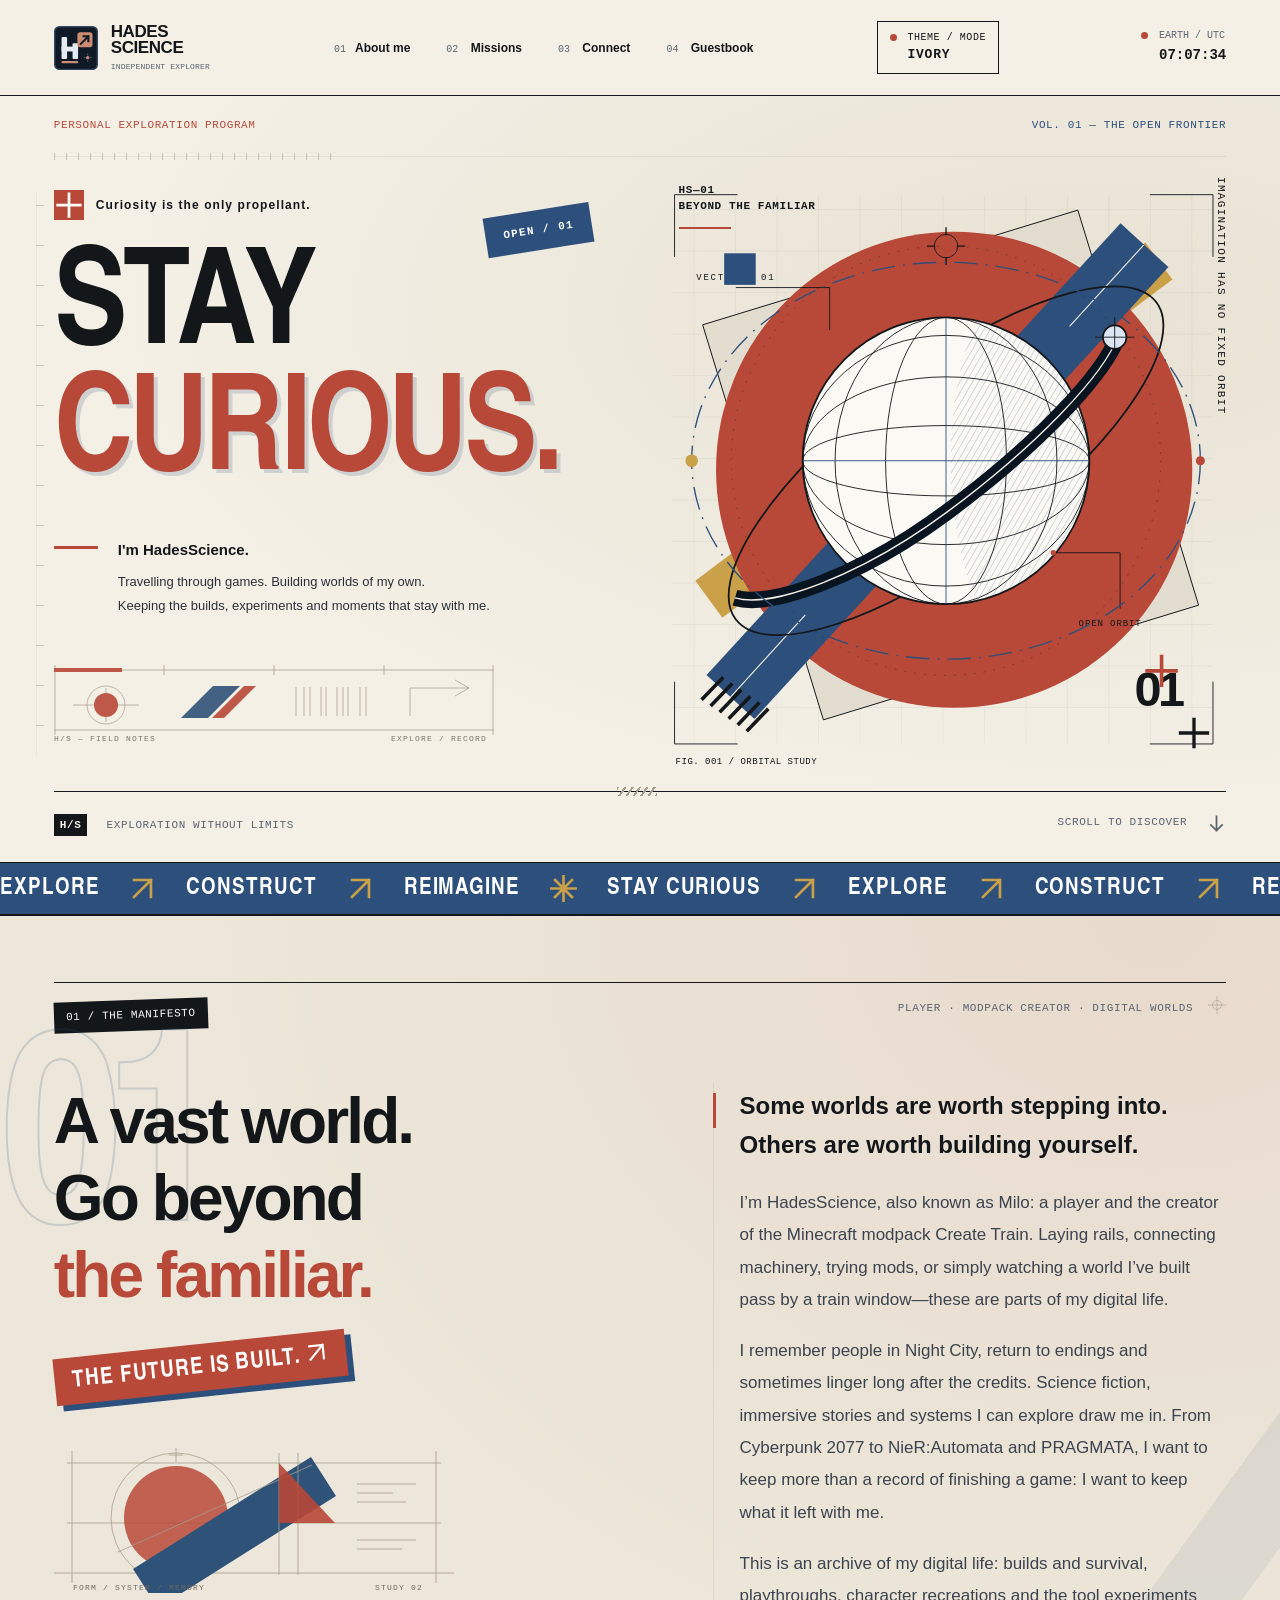
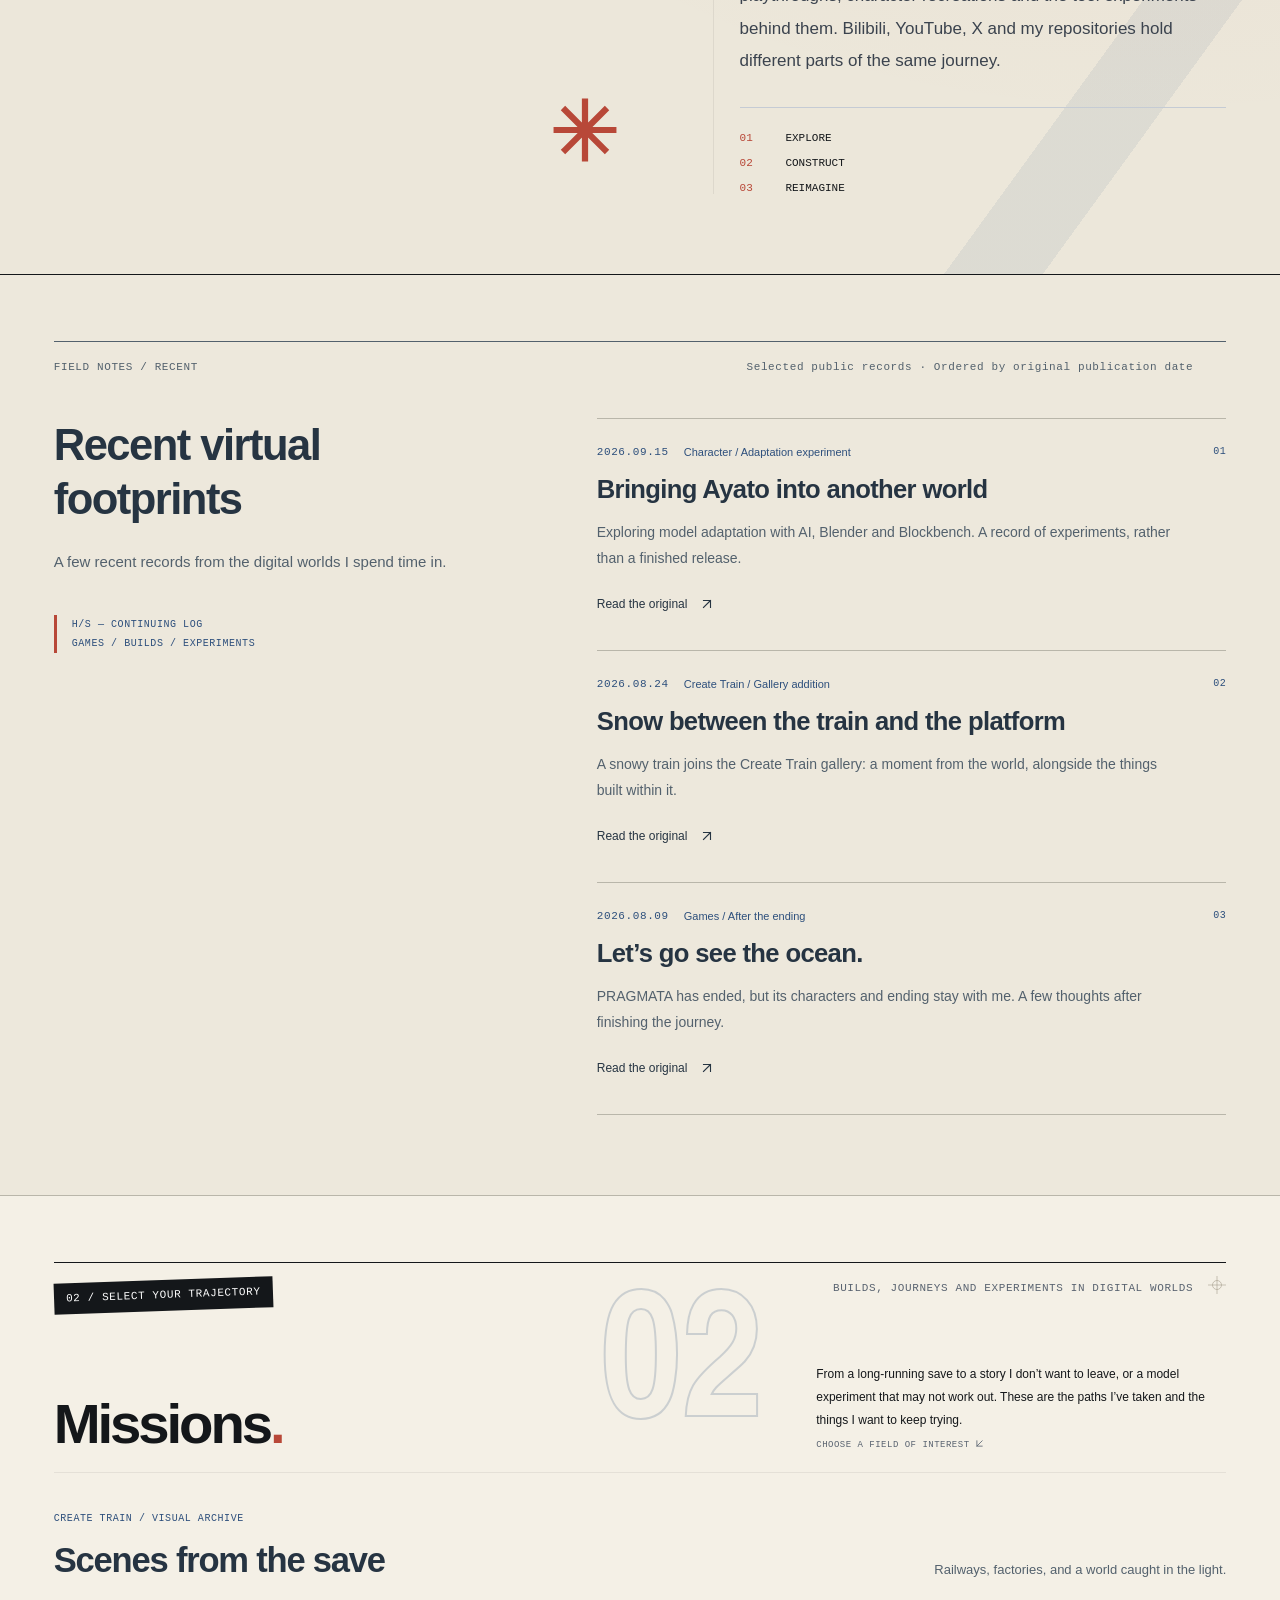
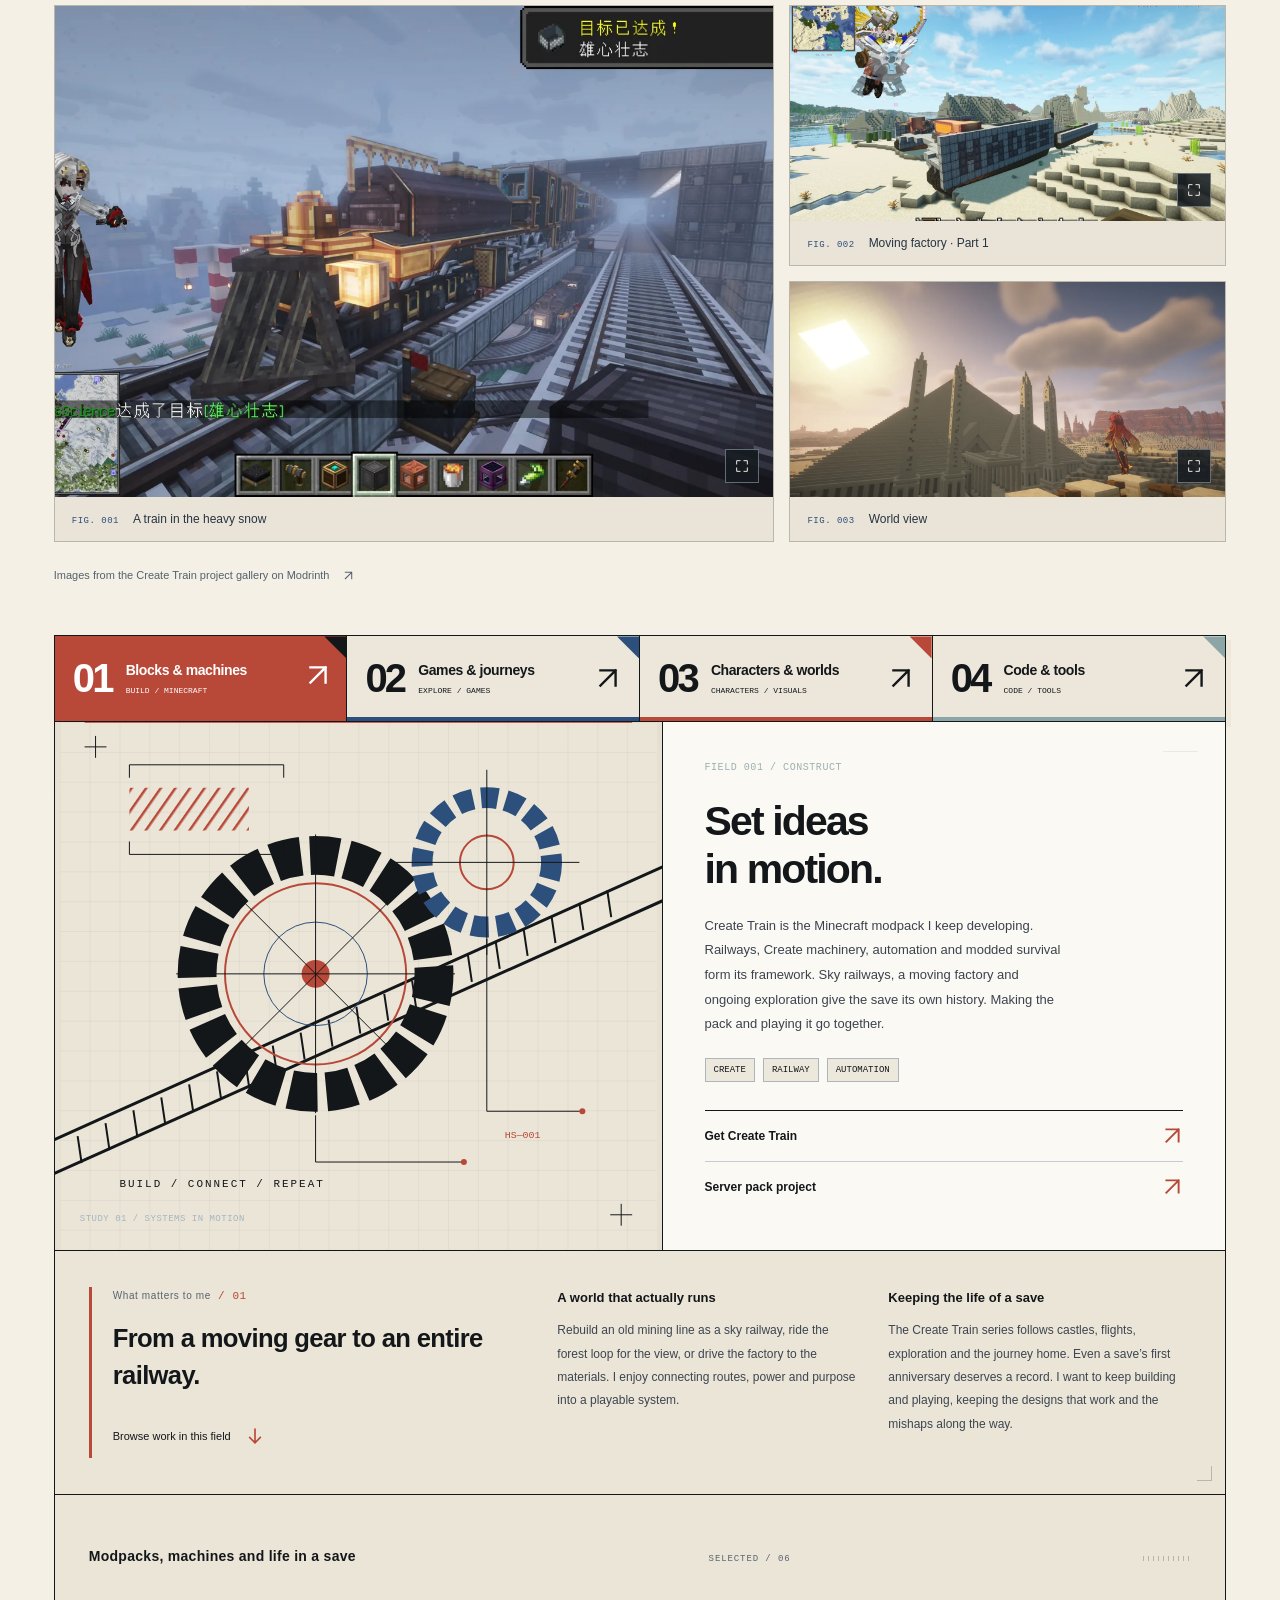
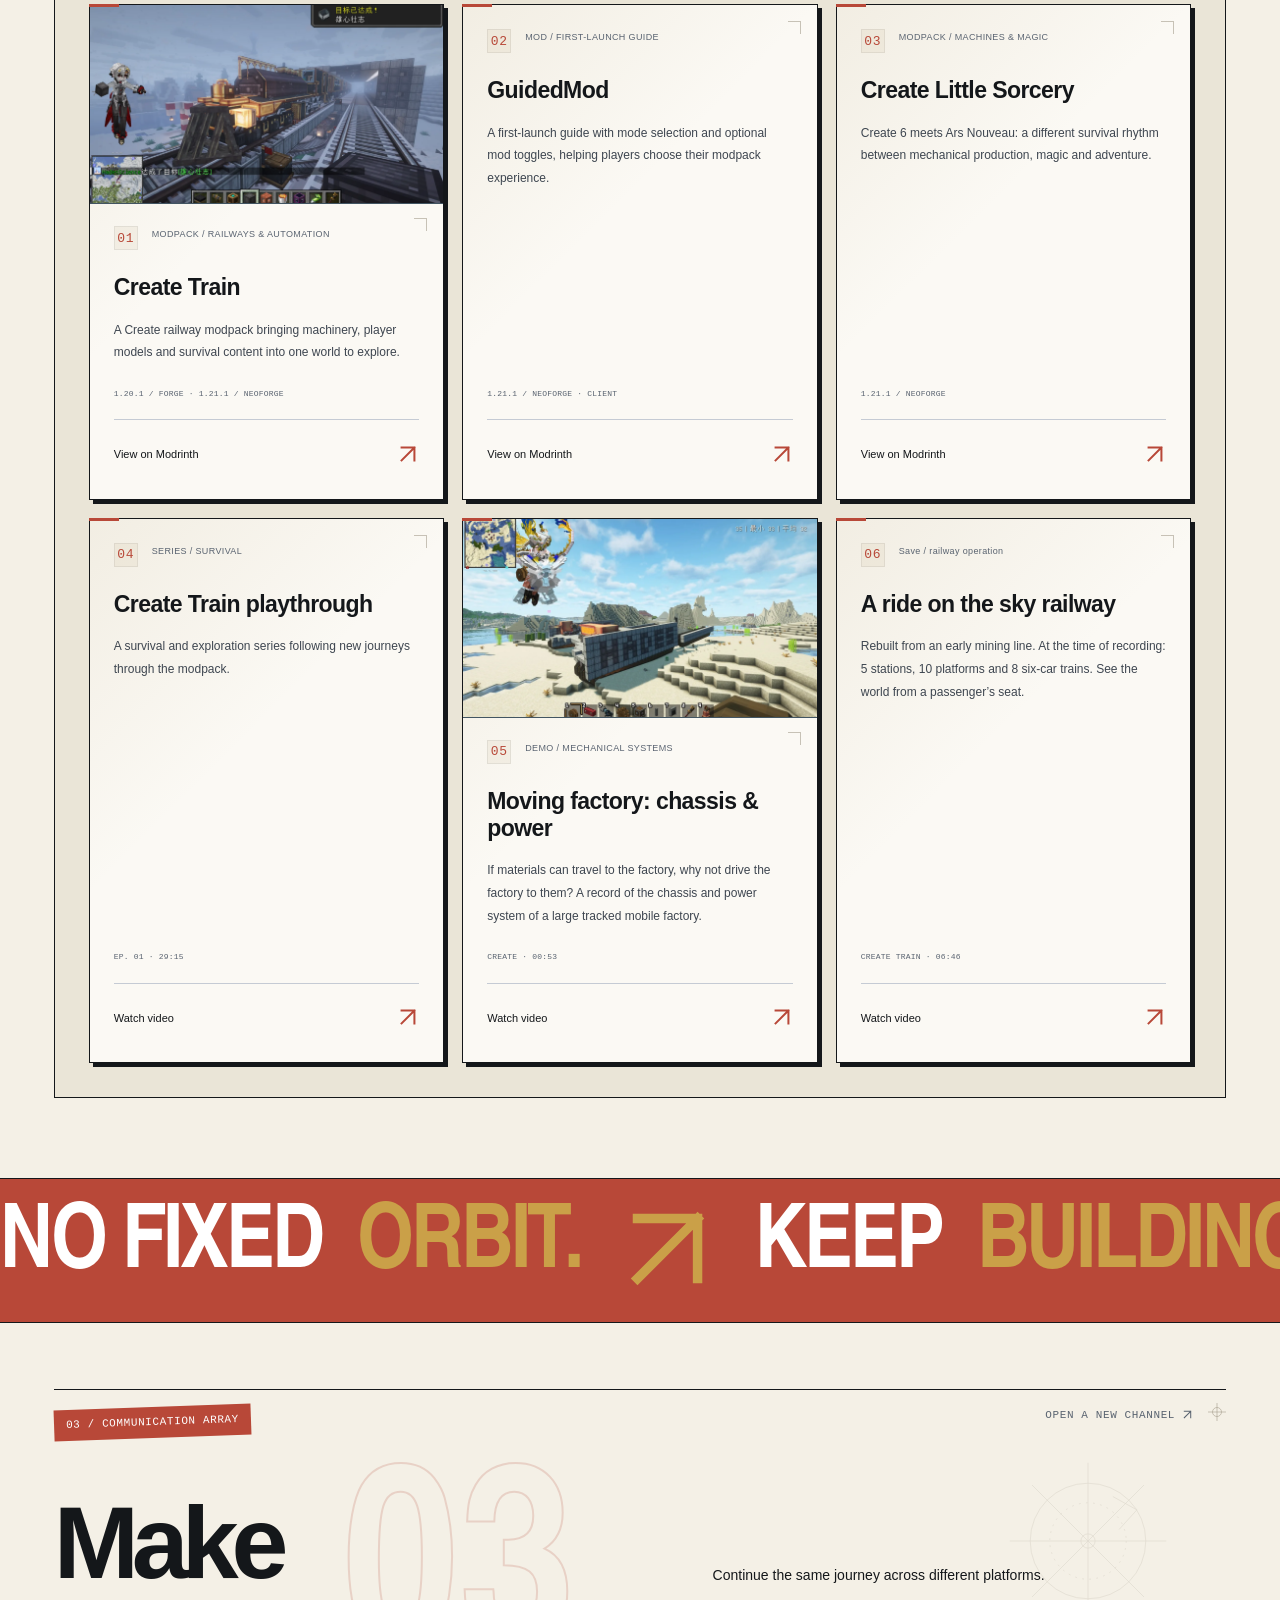
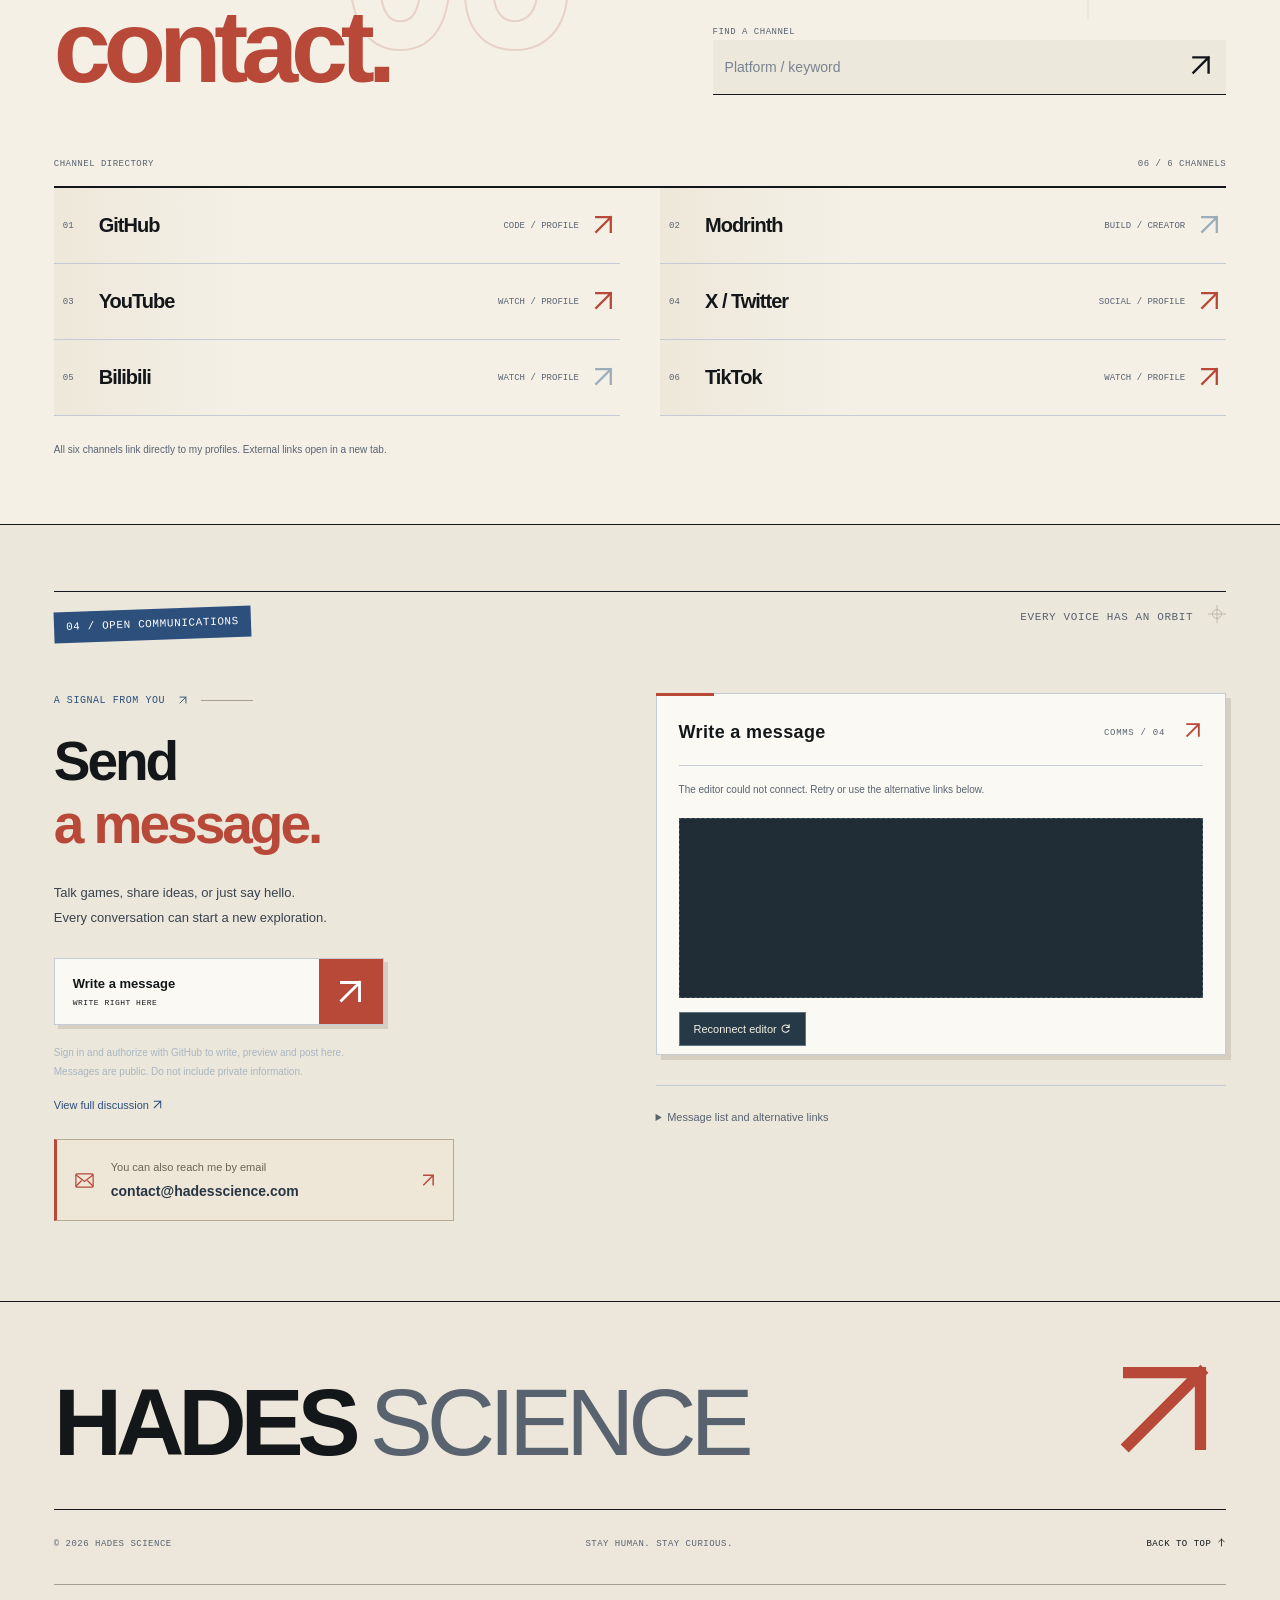
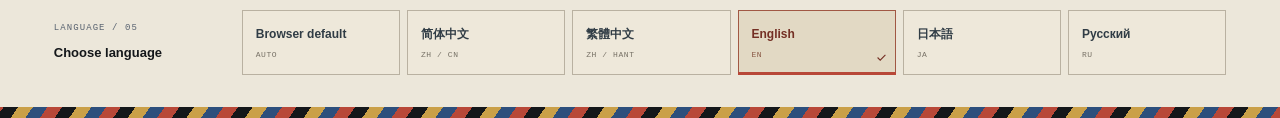
==== en/index.html @ 3c95ce99 "Add Create Train gallery and dated virtual-life footprints" ====
<!DOCTYPE html>
<html lang="en">
<head>
<meta charset="utf-8"><meta name="viewport" content="width=device-width,initial-scale=1"><meta name="theme-color" content="#151b21"><meta name="description" content="HadesScience’s digital life: Create Train, Minecraft railways and builds, game journeys, character models and tool experiments." data-i18n-attrs='{"content":"meta.description"}'><title>HadesScience — Personal Exploration Program</title><link rel="icon" type="image/x-icon" sizes="16x16 32x32 48x48 64x64" href="/favicon.ico?v=brand-fixed-20261018">
  <link rel="icon" type="image/svg+xml" sizes="any" href="/assets/insignia.svg?v=brand-fixed-20261018"><script>(()=>{let t;try{t=localStorage.getItem('hs-theme-preference');}catch{}if(t!=='ivory'&&t!=='mineral')t=matchMedia('(prefers-color-scheme: dark)').matches?'mineral':'ivory';document.documentElement.dataset.theme=t;const m=document.querySelector('meta[name="theme-color"]');if(m)m.content=t==='ivory'?'#f4f0e6':'#151b21';})();</script><link rel="stylesheet" href="/styles.css?v=virtual-footprints-20261019"><script src="/i18n.js?v=virtual-footprints-20261019" defer></script><script src="/script.js?v=virtual-footprints-20261019" defer></script><script src="/guestbook.js?v=languages-21" defer></script><script src="/guestbook-inline.js?v=languages-21" defer></script>
<link rel="apple-touch-icon" sizes="180x180" href="/apple-touch-icon.png?v=brand-fixed-20261018">
<link rel="canonical" href="https://hadesscience.com/en/">
<link rel="alternate" hreflang="zh-CN" href="https://hadesscience.com/zh-cn/">
<link rel="alternate" hreflang="zh-Hant" href="https://hadesscience.com/zh-hant/">
<link rel="alternate" hreflang="en" href="https://hadesscience.com/en/">
<link rel="alternate" hreflang="ja" href="https://hadesscience.com/ja/">
<link rel="alternate" hreflang="ru" href="https://hadesscience.com/ru/">
<link rel="alternate" hreflang="x-default" href="https://hadesscience.com/zh-cn/">
</head>
<body>
<svg xmlns="http://www.w3.org/2000/svg" class="icon-sprite" aria-hidden="true" focusable="false"><defs><symbol id="icon-arrow-ne" viewbox="0 0 24 24"><path d="M5 19 19 5M5 5h14v14"></path></symbol><symbol id="icon-arrow-sw" viewbox="0 0 24 24"><path d="M19 5 5 19M5 5v14h14"></path></symbol><symbol id="icon-arrow-down" viewbox="0 0 24 24"><path d="M12 3v18M5 14l7 7 7-7"></path></symbol><symbol id="icon-arrow-up" viewbox="0 0 24 24"><path d="M12 21V3M5 10l7-7 7 7"></path></symbol><symbol id="icon-spark" viewbox="0 0 24 24"><path d="M12 2v20M2 12h20M5 5l14 14M5 19 19 5"></path></symbol><symbol id="icon-plus" viewbox="0 0 24 24"><path d="M12 3v18M3 12h18"></path></symbol><symbol id="icon-refresh" viewbox="0 0 24 24"><path d="M20 4v6h-6M20 10a8 8 0 1 0-.5 6"></path></symbol></defs></svg>
<a class="skip-link" href="#main" data-i18n-nodes='["skip"]'>跳到正文</a>
<header class="masthead">
<a class="brand" href="#home" aria-label="HadesScience 首页" data-i18n-attrs='{"aria-label":"home"}'><span class="brand-symbol" aria-hidden="true"><img src="/assets/insignia.svg?v=brand-fixed-20261018" width="64" height="64" alt=""></span><span>HADES<br>SCIENCE<span class="brand-sub">INDEPENDENT EXPLORER</span></span></a>
<nav id="navigation" class="navigation" aria-label="主导航" data-i18n-attrs='{"aria-label":"nav.label"}'><a href="#manifesto" data-i18n-nodes='["nav.manifesto"]'><span>01</span>关于我</a><a href="#missions" data-i18n-nodes='["nav.missions"]'><span>02</span> 探索计划</a><a href="#contact" data-i18n-nodes='["nav.contact"]'><span>03</span> 联络站</a><a href="#guestbook" data-i18n-nodes='["nav.guestbook"]'><span>04</span> 留言板</a></nav>
<button id="theme-toggle" class="theme-toggle" type="button" aria-label="切换主题风格" data-i18n-attrs='{"aria-label":"theme.toggle"}'><span class="status-dot theme-dot" aria-hidden="true"></span><span>THEME / MODE<br><b id="theme-status">MINERAL</b></span></button>
<div class="header-clock"><span class="status-dot" aria-hidden="true"></span><span>EARTH / UTC<br><time id="utc-clock">--:--:--</time></span></div>
<button class="menu-toggle" type="button" aria-expanded="false" aria-controls="navigation" aria-label="打开导航" data-i18n-attrs='{"aria-label":"nav.open"}'><span></span><span></span></button>
</header>
<main id="main">
<section class="hero" id="home" aria-labelledby="hero-title">
<div class="hero-top mono"><span>PERSONAL EXPLORATION PROGRAM</span><span>VOL. 01 — THE OPEN FRONTIER</span></div>
<div class="hero-grid">
<div class="hero-copy"><p class="overline" data-i18n-nodes='["hero.kicker"]'><span class="cross" aria-hidden="true"><svg class="ui-icon" viewbox="0 0 24 24" aria-hidden="true" focusable="false"><use href="#icon-plus"></use></svg></span> 好奇心，是唯一的推进剂。</p><h1 id="hero-title">STAY<br><span>CURIOUS.</span></h1><div class="hero-intro"><span class="intro-rule" aria-hidden="true"></span><div><p data-i18n-nodes='["hero.intro"]'>我是 HadesScience。</p><p data-i18n-nodes='["hero.line1","hero.line2"]'>在游戏里旅行，也亲手构筑世界。<br>把创造、折腾与难忘的片段，留在这里。</p></div></div><div class="vector-register" aria-hidden="true"><svg viewbox="0 0 440 86" fill="none"><path class="register-line" d="M0 13h440M0 73h440M1 8v70m438-70v70M110 8v10m110-10v10m110-10v10"></path><path class="register-accent" d="M0 13h68" stroke-width="4"></path><path class="register-line" d="M19 48h66m-33-17v34"></path><circle class="register-fill" cx="52" cy="48" r="12"></circle><circle class="register-line" cx="52" cy="48" r="19"></circle><path class="register-blue" d="m127 61 32-32h27l-32 32z"></path><path class="register-accent-fill" d="m158 61 32-32h12l-32 32z"></path><path class="register-line" d="M242 30v29m8-29v29m6-29v29m11-29v29m5-29v29m11-29v29m6-29v29m5-29v29m12-29v29m6-29v29"></path><path class="register-line" d="M356 59V31h59m-14-8 14 8-14 8"></path><text x="0" y="84">H/S — FIELD NOTES</text><text x="337" y="84">EXPLORE / RECORD</text></svg></div></div>
<div class="orbital-poster"><div class="orbital-stage"><svg xmlns="http://www.w3.org/2000/svg" viewbox="0 0 650 680" fill="none" class="orbital-art" role="img" aria-label="深空蓝轨道与橙色圆盘构成的动态航天海报" data-i18n-attrs='{"aria-label":"hero.art"}'><defs><pattern id="orbital-grid" width="46" height="46" patternunits="userSpaceOnUse"><path d="M46 0H0v46" stroke="#91a6c2" stroke-opacity=".16" stroke-width=".8"></path></pattern><pattern id="orbital-hatch" width="6" height="6" patterntransform="rotate(30)" patternunits="userSpaceOnUse"><path d="M0 0v6" stroke="#91a6c2" stroke-width="1"></path></pattern><clippath id="orbital-sphere"><circle cx="326" cy="325" r="159"></circle></clippath></defs><path fill="url(#orbital-grid)" d="M22 30h600v609H22z"></path><path d="M25 99V30h70M552 30h70v69M25 570v69h70M552 639h70v-69" stroke="#91a6c2"></path><rect x="112" y="102" width="435" height="458" transform="rotate(-17 326 325)" fill="#4b6174"></rect><path d="M48 458 547 83 577 124 78 499z" fill="#aaa58d"></path><circle cx="335" cy="335" r="264" fill="#b47760"></circle><path d="M546 86 87 587" stroke="#091421" stroke-width="72"></path><path d="m545 86-82 90m-293 320-83 91" stroke="#dce6f3" stroke-width="1.2"></path><ellipse cx="326" cy="325" rx="292" ry="101" transform="rotate(-37 326 325)" stroke="#91a6c2" stroke-width="2"></ellipse><circle cx="326" cy="325" r="238" stroke="#91a6c2" stroke-width="1" stroke-dasharray="2 9" opacity=".38"></circle><circle cx="326" cy="325" r="159" fill="#1e2b36" stroke="#91a6c2" stroke-width="2"></circle><g class="globe-meridians" clip-path="url(#orbital-sphere)" stroke="#91a6c2" stroke-width="1"><ellipse cx="326" cy="325" rx="67" ry="159"></ellipse><ellipse cx="326" cy="325" rx="123" ry="159"></ellipse><path d="M326 166v318m-159-159h318"></path><ellipse cx="326" cy="325" rx="159" ry="39"></ellipse><ellipse cx="326" cy="325" rx="159" ry="93"></ellipse><ellipse cx="326" cy="325" rx="159" ry="139"></ellipse><path d="M365 159c-45 88-45 238 0 333h135V159z" fill="url(#orbital-hatch)" stroke="none" opacity=".45"></path></g><path d="M92 477c40 12 139-24 235-95s174-151 190-196" stroke="#091421" stroke-width="18"></path><path d="M92 477c40 12 139-24 235-95s174-151 190-196" stroke="#dce6f3" stroke-width="1.5"></path><circle cx="513" cy="188" r="13" fill="#dce6f3" stroke="#91a6c2" stroke-width="2"></circle><path d="M513 166v44m-22-22h44M197 183v-50H93m352 294h74v62" stroke="#91a6c2" stroke-width="1"></path><circle cx="197" cy="183" r="3" fill="#91a6c2"></circle><circle cx="445" cy="427" r="3" fill="#91a6c2"></circle><path d="m55 590 24-25m-14 32 24-25m-14 32 24-25m-14 32 24-25m-14 32 24-25m-14 32 24-25" stroke="#91a6c2" stroke-width="4"></path><text x="49" y="125" fill="#91a6c2" font-family="monospace" font-size="10" letter-spacing="2">VECTOR / 01</text><text x="473" y="508" fill="#91a6c2" font-family="monospace" font-size="10" letter-spacing="1">OPEN ORBIT</text><text x="535" y="597" fill="#91a6c2" font-family="Arial,sans-serif" font-size="54" font-weight="900" letter-spacing="-4">01</text><g class="orbit-satellite"><circle cx="326" cy="87" r="13" stroke="#91a6c2" stroke-width="1"></circle><circle cx="326" cy="87" r="6" fill="#91a6c2"></circle><path d="M326 66v9m0 24v9m-21-21h9m24 0h9" stroke="#91a6c2" stroke-width="1.5"></path></g><g class="orbit-counter"><ellipse cx="326" cy="325" rx="282" ry="220" stroke="#8ca5a7" stroke-width="1.5" stroke-dasharray="26 9 2 9"></ellipse><circle cx="44" cy="325" r="7" fill="#aaa58d"></circle><circle cx="608" cy="325" r="5" fill="#8ca5a7"></circle></g><g class="constructive-marker"><path d="M565 540v36m-18-18h36" stroke="#aaa58d" stroke-width="4"></path><path d="M80 95h35v35H80z" fill="#4b6174"></path></g></svg>
</div><span class="poster-label mono">HS—01<br>BEYOND THE FAMILIAR</span><span class="poster-edge mono">IMAGINATION HAS NO FIXED ORBIT</span><span class="poster-plus" aria-hidden="true"><svg class="ui-icon" viewbox="0 0 24 24" aria-hidden="true" focusable="false"><use href="#icon-plus"></use></svg></span><span class="poster-serial mono">FIG. 001 / ORBITAL STUDY</span></div>
</div>
<div class="hero-bottom mono"><span><b>H/S</b> EXPLORATION WITHOUT LIMITS</span><a href="#manifesto" aria-label="向下阅读个人介绍" data-i18n-nodes='["hero.scroll"]' data-i18n-attrs='{"aria-label":"hero.scrollLabel"}'>SCROLL TO DISCOVER <span aria-hidden="true"><svg class="ui-icon" viewbox="0 0 24 24" aria-hidden="true" focusable="false"><use href="#icon-arrow-down"></use></svg></span></a></div>
</section>
<div class="flight-ticker" aria-hidden="true"><div class="ticker-track"><span class="ticker-group">EXPLORE <i><svg class="ui-icon" viewbox="0 0 24 24" aria-hidden="true" focusable="false"><use href="#icon-arrow-ne"></use></svg></i> CONSTRUCT <i><svg class="ui-icon" viewbox="0 0 24 24" aria-hidden="true" focusable="false"><use href="#icon-arrow-ne"></use></svg></i> REIMAGINE <i><svg class="ui-icon" viewbox="0 0 24 24" aria-hidden="true" focusable="false"><use href="#icon-spark"></use></svg></i> STAY CURIOUS <i><svg class="ui-icon" viewbox="0 0 24 24" aria-hidden="true" focusable="false"><use href="#icon-arrow-ne"></use></svg></i> EXPLORE <i><svg class="ui-icon" viewbox="0 0 24 24" aria-hidden="true" focusable="false"><use href="#icon-arrow-ne"></use></svg></i> CONSTRUCT <i><svg class="ui-icon" viewbox="0 0 24 24" aria-hidden="true" focusable="false"><use href="#icon-arrow-ne"></use></svg></i> REIMAGINE <i><svg class="ui-icon" viewbox="0 0 24 24" aria-hidden="true" focusable="false"><use href="#icon-spark"></use></svg></i> STAY CURIOUS <i><svg class="ui-icon" viewbox="0 0 24 24" aria-hidden="true" focusable="false"><use href="#icon-arrow-ne"></use></svg></i> EXPLORE <i><svg class="ui-icon" viewbox="0 0 24 24" aria-hidden="true" focusable="false"><use href="#icon-arrow-ne"></use></svg></i> CONSTRUCT <i><svg class="ui-icon" viewbox="0 0 24 24" aria-hidden="true" focusable="false"><use href="#icon-arrow-ne"></use></svg></i> REIMAGINE <i><svg class="ui-icon" viewbox="0 0 24 24" aria-hidden="true" focusable="false"><use href="#icon-spark"></use></svg></i> STAY CURIOUS <i><svg class="ui-icon" viewbox="0 0 24 24" aria-hidden="true" focusable="false"><use href="#icon-arrow-ne"></use></svg></i> </span><span class="ticker-group">EXPLORE <i><svg class="ui-icon" viewbox="0 0 24 24" aria-hidden="true" focusable="false"><use href="#icon-arrow-ne"></use></svg></i> CONSTRUCT <i><svg class="ui-icon" viewbox="0 0 24 24" aria-hidden="true" focusable="false"><use href="#icon-arrow-ne"></use></svg></i> REIMAGINE <i><svg class="ui-icon" viewbox="0 0 24 24" aria-hidden="true" focusable="false"><use href="#icon-spark"></use></svg></i> STAY CURIOUS <i><svg class="ui-icon" viewbox="0 0 24 24" aria-hidden="true" focusable="false"><use href="#icon-arrow-ne"></use></svg></i> EXPLORE <i><svg class="ui-icon" viewbox="0 0 24 24" aria-hidden="true" focusable="false"><use href="#icon-arrow-ne"></use></svg></i> CONSTRUCT <i><svg class="ui-icon" viewbox="0 0 24 24" aria-hidden="true" focusable="false"><use href="#icon-arrow-ne"></use></svg></i> REIMAGINE <i><svg class="ui-icon" viewbox="0 0 24 24" aria-hidden="true" focusable="false"><use href="#icon-spark"></use></svg></i> STAY CURIOUS <i><svg class="ui-icon" viewbox="0 0 24 24" aria-hidden="true" focusable="false"><use href="#icon-arrow-ne"></use></svg></i> EXPLORE <i><svg class="ui-icon" viewbox="0 0 24 24" aria-hidden="true" focusable="false"><use href="#icon-arrow-ne"></use></svg></i> CONSTRUCT <i><svg class="ui-icon" viewbox="0 0 24 24" aria-hidden="true" focusable="false"><use href="#icon-arrow-ne"></use></svg></i> REIMAGINE <i><svg class="ui-icon" viewbox="0 0 24 24" aria-hidden="true" focusable="false"><use href="#icon-spark"></use></svg></i> STAY CURIOUS <i><svg class="ui-icon" viewbox="0 0 24 24" aria-hidden="true" focusable="false"><use href="#icon-arrow-ne"></use></svg></i> </span></div></div>
<section class="manifesto section" id="manifesto" aria-labelledby="manifesto-title"><div class="section-caption mono"><span>01 / THE MANIFESTO</span><span data-i18n-nodes='["manifesto.caption"]'>玩家 · 整合包作者 · 数字世界的记录者</span><span class="registration-mark" aria-hidden="true"><svg viewbox="0 0 24 24" fill="none"><circle cx="12" cy="12" r="6"></circle><path d="M12 0v24M0 12h24"></path></svg></span></div><div class="manifesto-grid"><div class="manifesto-title"><span class="construct-index" aria-hidden="true" data-drift>01</span><h2 id="manifesto-title" data-i18n-nodes='["manifesto.title1","manifesto.title2"]'>世界很大。<br>别停在<br><span data-i18n-nodes='["manifesto.title3"]'>已知之内。</span></h2><span class="manifesto-ribbon" aria-hidden="true">THE FUTURE IS BUILT. <svg class="ui-icon" viewbox="0 0 24 24" aria-hidden="true" focusable="false"><use href="#icon-arrow-ne"></use></svg></span><span class="manifesto-star" aria-hidden="true"><svg class="ui-icon" viewbox="0 0 24 24" aria-hidden="true" focusable="false"><use href="#icon-spark"></use></svg></span><div class="composition-study" aria-hidden="true"><svg viewbox="0 0 400 154" fill="none"><path class="study-line" d="M0 134h400M18 12v132M382 12v132M13 24h374M13 84h374"></path><circle class="study-disc" cx="122" cy="79" r="52"></circle><circle class="study-line" cx="122" cy="79" r="65"></circle><path class="study-bar" d="m79 130 178-112 25 39-178 112z"></path><path class="study-line" d="m64 113 194-87M225 14v122M244 14v122"></path><path class="study-accent" d="m225 24 56 60h-56z"></path><path class="study-line" d="M303 45h59m-59 9h36m-36 9h49m-49 38h59m-59 9h45M122 9v14m-7-7h14"></path><text x="19" y="151">FORM / SYSTEM / MEMORY</text><text x="321" y="151">STUDY 02</text></svg></div></div><div class="manifesto-copy"><p class="manifesto-lead" data-i18n-nodes='["manifesto.lead1","manifesto.lead2"]'>有些世界值得走进去。<br>有些世界，值得亲手建起来。</p><p data-i18n-nodes='["manifesto.body"]'>我是 HadesScience，也使用 Milo 这个名字。我是玩家，也是 Minecraft 整合包 Create Train 的作者。铺铁路、接传动、试模组，或只是坐上列车，看自己一点点搭起来的世界从窗外经过——这些都是我的虚拟生活。</p><p data-i18n-nodes='["about.journeys"]'>我也会在夜之城记住一个人，为一段结局反复回味，或在通关后久久不想离开。科幻、沉浸叙事与能自由探索的系统总能吸引我。从《赛博朋克 2077》到《尼尔：机械纪元》与《PRAGMATA》，我想留下的不只有通关记录，还有故事结束后的余韵。</p><p data-i18n-nodes='["manifesto.station"]'>这里存放我的虚拟生活：建造与生存、游戏实况、角色还原，以及让这些体验继续运转的工具实验。B 站、YouTube、X 与代码仓库，记录着同一个我在不同数字世界里的足迹。</p><div class="principles"><span data-i18n-nodes='["principle.explore"]'><b>01</b> EXPLORE / 探索</span><span data-i18n-nodes='["principle.build"]'><b>02</b> CONSTRUCT / 构筑</span><span data-i18n-nodes='["principle.create"]'><b>03</b> REIMAGINE / 重想</span></div></div></div></section>
<section class="virtual-trail section" id="virtual-trail" aria-labelledby="trail-title"><div class="section-caption mono"><span>FIELD NOTES / RECENT</span><span data-i18n-nodes='["trail.note"]' >选自公开记录 · 按原始发布时间排列</span></div><div class="trail-layout"><div class="trail-heading"><h2 data-i18n-nodes='["trail.title"]' id="trail-title">最近的虚拟足迹</h2><p data-i18n-nodes='["trail.intro"]' >在不同的数字世界里，留下几条近来的记录。</p><span class="trail-coordinate mono" aria-hidden="true">H/S — CONTINUING LOG<br>GAMES / BUILDS / EXPERIMENTS</span></div><ol class="trail-list"><li><article class="trail-entry"><div class="trail-meta"><time class="mono" datetime="2026-09-15">2026.09.15</time><span data-i18n-nodes='["trail.model.kind"]' >角色 / 适配实验</span></div><h3 data-i18n-nodes='["trail.model.title"]' >试着把绫人带进另一个世界</h3><p data-i18n-nodes='["trail.model.body"]' >继续探索 AI、Blender 与 Blockbench 的模型适配流程。这是尝试的记录，尚非成品发布。</p><a href="https://x.com/Milo_Hades/status/2099825494669889808" target="_blank" rel="noopener noreferrer"><span data-i18n-nodes='["trail.read"]' >查看原始记录</span><svg class="ui-icon" viewBox="0 0 24 24" aria-hidden="true"><use href="#icon-arrow-ne"></use></svg></a><span class="trail-number mono" aria-hidden="true">01</span></article></li><li><article class="trail-entry"><div class="trail-meta"><time class="mono" datetime="2026-08-24">2026.08.24</time><span data-i18n-nodes='["trail.snow.kind"]' >Create Train / 画廊收录</span></div><h3 data-i18n-nodes='["trail.snow.title"]' >雪落在列车与站台之间</h3><p data-i18n-nodes='["trail.snow.body"]' >把雪中的列车收入 Create Train 画廊。建造之外，也留住一个世界当时的模样。</p><a href="https://modrinth.com/modpack/create_train/gallery" target="_blank" rel="noopener noreferrer"><span data-i18n-nodes='["trail.read"]' >查看原始记录</span><svg class="ui-icon" viewBox="0 0 24 24" aria-hidden="true"><use href="#icon-arrow-ne"></use></svg></a><span class="trail-number mono" aria-hidden="true">02</span></article></li><li><article class="trail-entry"><div class="trail-meta"><time class="mono" datetime="2026-08-09">2026.08.09</time><span data-i18n-nodes='["trail.game.kind"]' >游戏 / 通关感想</span></div><h3 data-i18n-nodes='["trail.game.title"]' >去看大海吧。</h3><p data-i18n-nodes='["trail.game.body"]' >《PRAGMATA》告一段落，人物与结局留下的感受还在。把通关后的余韵写下来。</p><a href="https://x.com/Milo_Hades/status/2086317191205695578" target="_blank" rel="noopener noreferrer"><span data-i18n-nodes='["trail.read"]' >查看原始记录</span><svg class="ui-icon" viewBox="0 0 24 24" aria-hidden="true"><use href="#icon-arrow-ne"></use></svg></a><span class="trail-number mono" aria-hidden="true">03</span></article></li></ol></div></section>
<section class="missions section" id="missions" aria-labelledby="missions-title"><div class="section-caption mono"><span>02 / SELECT YOUR TRAJECTORY</span><span data-i18n-nodes='["missions.caption"]'>虚拟生活里的作品、旅程与实验</span><span class="registration-mark" aria-hidden="true"><svg viewbox="0 0 24 24" fill="none"><circle cx="12" cy="12" r="6"></circle><path d="M12 0v24M0 12h24"></path></svg></span></div><div class="section-heading"><span class="mission-index" aria-hidden="true" data-drift>02</span><h2 id="missions-title" data-i18n-nodes='["nav.missions"]'>探索计划<span class="orange">.</span></h2><p data-i18n-nodes='["missions.intro"]'>从一份长期游玩的存档，到一段舍不得结束的故事，再到一次未必成功的模型实验。这里记录我已经走过的路，也留下继续折腾的方向。<br><span class="mono">CHOOSE A FIELD OF INTEREST <svg class="ui-icon" viewbox="0 0 24 24" aria-hidden="true" focusable="false"><use href="#icon-arrow-sw"></use></svg></span></p></div>
<div class="save-gallery" aria-labelledby="gallery-title"><div class="gallery-heading"><div><span class="mono gallery-kicker">CREATE TRAIN / VISUAL ARCHIVE</span><h3 data-i18n-nodes='["gallery.title"]' id="gallery-title">来自存档的画面</h3></div><p data-i18n-nodes='["gallery.intro"]' >铁路、工厂，还有被光照亮的世界。</p></div><div class="save-gallery-grid"><figure class="save-frame"><button type="button" class="gallery-open" data-gallery="0" data-original="https://cdn.modrinth.com/data/ercfLWTY/images/711ce56a0e6b413732e1589ada411b223f347c52.png" aria-label="放大查看：雪中的列车"><img src="/assets/works/snow-train.webp" alt="雪中的列车" data-i18n-attrs='{"alt": "gallery.snow"}' width="1440" height="840" loading="lazy" decoding="async"><span class="gallery-zoom" aria-hidden="true"><svg viewBox="0 0 24 24" class="ui-icon"><path d="M4 9V4h5M15 4h5v5M20 15v5h-5M9 20H4v-5" fill="none" stroke="currentColor" stroke-width="1.5"/></svg></span></button><figcaption><span class="mono" aria-hidden="true">FIG. 001</span><span data-i18n-nodes='["gallery.snow"]' >雪中的列车</span></figcaption></figure><figure class="save-frame"><button type="button" class="gallery-open" data-gallery="1" data-original="https://cdn.modrinth.com/data/ercfLWTY/images/ab7bc8e9a4b9411de7f8172d5149e6c3c6d2244a.jpeg" aria-label="放大查看：移动工厂 · 第一部分"><img src="/assets/works/moving-factory.webp" alt="移动工厂 · 第一部分" data-i18n-attrs='{"alt": "gallery.factory"}' width="1440" height="840" loading="lazy" decoding="async"><span class="gallery-zoom" aria-hidden="true"><svg viewBox="0 0 24 24" class="ui-icon"><path d="M4 9V4h5M15 4h5v5M20 15v5h-5M9 20H4v-5" fill="none" stroke="currentColor" stroke-width="1.5"/></svg></span></button><figcaption><span class="mono" aria-hidden="true">FIG. 002</span><span data-i18n-nodes='["gallery.factory"]' >移动工厂 · 第一部分</span></figcaption></figure><figure class="save-frame"><button type="button" class="gallery-open" data-gallery="2" data-original="https://cdn.modrinth.com/data/ercfLWTY/images/2334d1ddd2b843ce19f6dee6181e4623cfd0ac6b.png" aria-label="放大查看：存档风景"><img src="/assets/works/world-view.webp" alt="存档风景" data-i18n-attrs='{"alt": "gallery.view"}' width="1440" height="840" loading="lazy" decoding="async"><span class="gallery-zoom" aria-hidden="true"><svg viewBox="0 0 24 24" class="ui-icon"><path d="M4 9V4h5M15 4h5v5M20 15v5h-5M9 20H4v-5" fill="none" stroke="currentColor" stroke-width="1.5"/></svg></span></button><figcaption><span class="mono" aria-hidden="true">FIG. 003</span><span data-i18n-nodes='["gallery.view"]' >存档风景</span></figcaption></figure></div><a class="gallery-source" href="https://modrinth.com/modpack/create_train/gallery" target="_blank" rel="noopener noreferrer"><span data-i18n-nodes='["gallery.source"]' >图片来自 Create Train 的 Modrinth 项目画廊</span><svg class="ui-icon" viewBox="0 0 24 24" aria-hidden="true"><use href="#icon-arrow-ne"></use></svg></a></div><div class="mission-tabs" role="tablist" aria-label="选择探索计划" data-i18n-attrs='{"aria-label":"missions.label"}'><button type="button" id="tab-build" role="tab" aria-selected="true" aria-controls="panel-build" data-mission="build"><span class="tab-number">01</span><span><b data-i18n-nodes='["build.tab"]'>方块与机械</b><small>BUILD / MINECRAFT</small></span><span class="tab-arrow" aria-hidden="true"><svg class="ui-icon" viewbox="0 0 24 24" aria-hidden="true" focusable="false"><use href="#icon-arrow-ne"></use></svg></span></button><button type="button" id="tab-explore" role="tab" aria-selected="false" aria-controls="panel-explore" tabindex="-1" data-mission="explore"><span class="tab-number">02</span><span><b data-i18n-nodes='["explore.tab"]'>游戏与旅程</b><small>EXPLORE / GAMES</small></span><span class="tab-arrow" aria-hidden="true"><svg class="ui-icon" viewbox="0 0 24 24" aria-hidden="true" focusable="false"><use href="#icon-arrow-ne"></use></svg></span></button><button type="button" id="tab-create" role="tab" aria-selected="false" aria-controls="panel-create" tabindex="-1" data-mission="create"><span class="tab-number">03</span><span><b data-i18n-nodes='["create.tab"]'>角色与重构</b><small>CHARACTERS / VISUALS</small></span><span class="tab-arrow" aria-hidden="true"><svg class="ui-icon" viewbox="0 0 24 24" aria-hidden="true" focusable="false"><use href="#icon-arrow-ne"></use></svg></span></button><button type="button" id="tab-tools" role="tab" aria-selected="false" aria-controls="panel-tools" tabindex="-1" data-mission="tools"><span class="tab-number">04</span><span><b data-i18n-nodes='["tools.tab"]'>代码与工具</b><small>CODE / TOOLS</small></span><span class="tab-arrow" aria-hidden="true"><svg class="ui-icon" viewbox="0 0 24 24" aria-hidden="true" focusable="false"><use href="#icon-arrow-ne"></use></svg></span></button></div>
<div class="mission-panel" id="panel-build" role="tabpanel" aria-labelledby="tab-build" tabindex="0"><div class="mission-visual blueprint"><svg xmlns="http://www.w3.org/2000/svg" viewbox="0 0 600 530" fill="none" class="construct-art" role="img" aria-label="深空蓝工业构成图，机械齿轮缓慢转动" data-i18n-attrs='{"aria-label":"build.art"}'><defs><pattern id="mechanical-grid" width="30" height="30" patternunits="userSpaceOnUse"><path d="M30 0H0v30" stroke="#b6c8df" stroke-opacity=".12" stroke-width=".7"></path></pattern><pattern id="mechanical-stripes" width="12" height="12" patternunits="userSpaceOnUse" patterntransform="rotate(35)"><path d="M0 0v12" stroke="#ca8c72" stroke-width="5"></path></pattern></defs><path fill="#18232d" d="M0 0h600v530H0z"></path><path fill="url(#mechanical-grid)" d="M0 0h600v530H0z"></path><path d="m-40 469 678-304m-687 274 678-304" stroke="#b6c8df" stroke-width="3"></path><path d="m-38 442 4 27m24-40 4 27m24-40 4 27m24-40 4 27m24-40 4 27m24-40 4 27m24-40 4 27m24-40 4 27m24-40 4 27m24-40 4 27m24-40 4 27m24-40 4 27m24-40 4 27m24-40 4 27m24-40 4 27m24-40 4 27m24-40 4 27m24-40 4 27m24-40 4 27m24-40 4 27m24-40 4 27m24-40 4 27" stroke="#b6c8df" stroke-width="2"></path><g class="gear-main"><circle cx="257" cy="253" r="119" stroke="#aaa58d" stroke-width="39" stroke-dasharray="28 9"></circle><circle cx="257" cy="253" r="91" stroke="#ca8c72" stroke-width="2"></circle><circle cx="257" cy="253" r="52" stroke="#b6c8df"></circle><circle cx="257" cy="253" r="14" fill="#ca8c72"></circle><path d="M257 113v280m-140-140h280m-233-93 187 187m0-187L164 347" stroke="#b6c8df" stroke-width="1"></path></g><g class="gear-secondary"><circle cx="429" cy="141" r="65" stroke="#7890a3" stroke-width="21" stroke-dasharray="17 8"></circle><circle cx="429" cy="141" r="27" stroke="#ca8c72" stroke-width="2"></circle><path d="M429 48v186m-92-93h185" stroke="#b6c8df" stroke-width="1"></path></g><path d="M70 66h120v43H70z" fill="url(#mechanical-stripes)"></path><path d="M70 56V43h155v13m-155 64v13h155v-13" stroke="#b6c8df"></path><path d="M257 395v47h149m23-224v173h96" stroke="#b6c8df" stroke-width="1"></path><circle cx="406" cy="442" r="3" fill="#ca8c72"></circle><circle cx="525" cy="391" r="3" fill="#ca8c72"></circle><text x="60" y="467" fill="#b6c8df" font-size="11" font-family="monospace" letter-spacing="2">BUILD / CONNECT / REPEAT</text><text x="447" y="418" fill="#ca8c72" font-size="10" font-family="monospace">HS—001</text><path d="M25 25h22m-11-11v22M553 495h22m-11-11v22" stroke="#b6c8df"></path><path class="diagram-scan" d="M25 0h550" stroke="#8ca5a7" stroke-width="2" opacity=".5"></path></svg>
<span class="visual-caption mono">STUDY 01 / SYSTEMS IN MOTION</span></div><div class="mission-copy"><span class="mono mission-code">FIELD 001 / CONSTRUCT</span><h3 data-i18n-nodes='["build.title1","build.title2"]'>让想象<br>开始运转。</h3><p data-i18n-nodes='["build.body"]'>Create Train 是我持续开发的 Minecraft 整合包。铁路、机械动力、自动化与模组生存，是这个世界的骨架；空中路网、移动工厂和一次次探索，则让存档慢慢有了自己的历史。开发整合包，也亲自进去玩，是同一件事的两面。</p><ul class="mission-tags"><li>CREATE</li><li>RAILWAY</li><li>AUTOMATION</li></ul><div class="mission-destinations"><a href="https://modrinth.com/modpack/create_train" target="_blank" rel="noopener noreferrer" data-i18n-nodes='["build.modrinth"]'>下载 Create Train <span aria-hidden="true"><svg class="ui-icon" viewbox="0 0 24 24" aria-hidden="true" focusable="false"><use href="#icon-arrow-ne"></use></svg></span></a><a href="https://github.com/HadesScience/Create-Train-Server" target="_blank" rel="noopener noreferrer" data-i18n-nodes='["build.github"]'>服务端项目 <span aria-hidden="true"><svg class="ui-icon" viewbox="0 0 24 24" aria-hidden="true" focusable="false"><use href="#icon-arrow-ne"></use></svg></span></a></div></div><section class="field-guide" aria-labelledby="focus-build"><div class="field-guide-heading"><span class="field-guide-label"><span data-i18n-nodes='["focus.label"]'>我在意的事</span><span class="mono" aria-hidden="true"> / 01</span></span><h4 id="focus-build" data-i18n-nodes='["focus.build.title"]'>从一段传动，到一整条铁路。</h4><a class="field-guide-link" href="#records-build"><span data-i18n-nodes='["focus.browse"]'>浏览这一方向的作品</span><svg class="ui-icon" viewbox="0 0 24 24" aria-hidden="true" focusable="false"><use href="#icon-arrow-down"></use></svg></a></div><dl class="field-guide-notes"><div><dt data-i18n-nodes='["focus.build.first.title"]'>让世界真正运转起来</dt><dd data-i18n-nodes='["focus.build.first.body"]'>把矿区旧线改成空中高速铁路，坐上环林线看沿途风景，或者干脆开着工厂去找材料。比起一件孤立的机器，我更喜欢把线路、动力与用途连成一个能游玩的系统。</dd></div><div><dt data-i18n-nodes='["focus.build.second.title"]'>把存档里的日子留下来</dt><dd data-i18n-nodes='["focus.build.second.body"]'>Create Train 实况从发现城堡、飞向远方，记录到探索与归途；存档一周年也值得单独留念。接下来仍想继续建设、继续游玩，把成功的设计和意外的翻车都留下。</dd></div></dl></section><div class="mission-records" id="records-build"><div class="records-heading"><h4 data-i18n-nodes='["records.projects"]'>整合包、机械与存档记录</h4><span class="mono" aria-hidden="true">SELECTED / 06</span></div><div class="record-grid"><article class="record-card"><img class="record-preview" src="/assets/works/snow-train.webp" alt="雪中的列车" data-i18n-attrs='{"alt": "gallery.snow"}' width="960" height="560" loading="lazy" decoding="async"><div class="record-top"><span class="mono" aria-hidden="true">01</span><span data-i18n-nodes='["record.train.kind"]' class="record-kind">整合包 / 铁路与自动化</span></div><h5>Create Train</h5><p data-i18n-nodes='["record.train.body"]'>以 Create 铁路为中心，组合机械、角色模型与生存内容，构建可以长期探索的模组世界。</p><small class="record-meta mono">1.20.1 / FORGE · 1.21.1 / NEOFORGE</small><a data-i18n-nodes='["record.modrinth"]' class="record-link" href="https://modrinth.com/modpack/create_train" target="_blank" rel="noopener noreferrer">在 Modrinth 查看<span aria-hidden="true"><svg class="ui-icon" viewbox="0 0 24 24" aria-hidden="true" focusable="false"><use href="#icon-arrow-ne"></use></svg></span></a></article><article class="record-card"><div class="record-top"><span class="mono" aria-hidden="true">02</span><span data-i18n-nodes='["record.guided.kind"]' class="record-kind">模组 / 启动引导</span></div><h5>GuidedMod</h5><p data-i18n-nodes='["record.guided.body"]'>为整合包制作首次启动引导、模式选择与可选模组开关，让玩家更清楚地选择自己的体验。</p><small class="record-meta mono">1.21.1 / NEOFORGE · CLIENT</small><a data-i18n-nodes='["record.modrinth"]' class="record-link" href="https://modrinth.com/mod/guidedmod" target="_blank" rel="noopener noreferrer">在 Modrinth 查看<span aria-hidden="true"><svg class="ui-icon" viewbox="0 0 24 24" aria-hidden="true" focusable="false"><use href="#icon-arrow-ne"></use></svg></span></a></article><article class="record-card"><div class="record-top"><span class="mono" aria-hidden="true">03</span><span data-i18n-nodes='["record.sorcery.kind"]' class="record-kind">整合包 / 机械与魔法</span></div><h5>Create Little Sorcery</h5><p data-i18n-nodes='["record.sorcery.body"]'>让 Create 6 与 Ars Nouveau 相遇，在机械生产、魔法与冒险之间，寻找另一种生存节奏。</p><small class="record-meta mono">1.21.1 / NEOFORGE</small><a data-i18n-nodes='["record.modrinth"]' class="record-link" href="https://modrinth.com/modpack/create-little-sorcery" target="_blank" rel="noopener noreferrer">在 Modrinth 查看<span aria-hidden="true"><svg class="ui-icon" viewbox="0 0 24 24" aria-hidden="true" focusable="false"><use href="#icon-arrow-ne"></use></svg></span></a></article><article class="record-card"><div class="record-top"><span class="mono" aria-hidden="true">04</span><span data-i18n-nodes='["record.series.kind"]' class="record-kind">系列 / 生存实况</span></div><h5 data-i18n-nodes='["record.series.title"]'>Create Train 实况</h5><p data-i18n-nodes='["record.series.body"]'>从新的征程到继续开拓，把整合包里的生存与探索串成连续记录。</p><small class="record-meta mono">EP. 01 · 29:15</small><a data-i18n-nodes='["record.watch"]' class="record-link" href="https://www.bilibili.com/video/BV11yZxBhE2Y/" target="_blank" rel="noopener noreferrer">观看视频<span aria-hidden="true"><svg class="ui-icon" viewbox="0 0 24 24" aria-hidden="true" focusable="false"><use href="#icon-arrow-ne"></use></svg></span></a></article><article class="record-card"><img class="record-preview" src="/assets/works/moving-factory.webp" alt="移动工厂 · 第一部分" data-i18n-attrs='{"alt": "gallery.factory"}' width="960" height="560" loading="lazy" decoding="async"><div class="record-top"><span class="mono" aria-hidden="true">05</span><span data-i18n-nodes='["record.factory.kind"]' class="record-kind">演示 / 机械系统</span></div><h5 data-i18n-nodes='["record.factory.title"]'>移动工厂：底盘与动力</h5><p data-i18n-nodes='["record.factory.body"]'>既然可以把材料送到工厂，为什么不能开着工厂去找材料？记录大型履带移动工厂的底盘与动力设计。</p><small class="record-meta mono">CREATE · 00:53</small><a data-i18n-nodes='["record.watch"]' class="record-link" href="https://www.bilibili.com/video/BV1cuqUBwEKt/" target="_blank" rel="noopener noreferrer">观看视频<span aria-hidden="true"><svg class="ui-icon" viewbox="0 0 24 24" aria-hidden="true" focusable="false"><use href="#icon-arrow-ne"></use></svg></span></a></article><article class="record-card"><div class="record-top"><span class="mono" aria-hidden="true">06</span><span class="record-kind" data-i18n-nodes='["record.rail.kind"]'>存档 / 铁路运行</span></div><h5 data-i18n-nodes='["record.rail.title"]'>沉浸式搭乘空中高速铁路</h5><p data-i18n-nodes='["record.rail.body"]'>由早期矿区线路改扩建而来。视频记录时已有 5 站、10 站台，8 列六节编组列车运行；从乘客视角看看这个世界。</p><small class="record-meta mono">CREATE TRAIN · 06:46</small><a class="record-link" target="_blank" rel="noopener noreferrer" data-i18n-nodes='["record.watch"]' href="https://www.bilibili.com/video/BV1UpYfz7ESd/">观看视频<span aria-hidden="true"><svg class="ui-icon" viewbox="0 0 24 24" aria-hidden="true" focusable="false"><use href="#icon-arrow-ne"></use></svg></span></a></article></div></div></div>
<div class="mission-panel" id="panel-explore" role="tabpanel" aria-labelledby="tab-explore" tabindex="0" hidden><div class="mission-visual exploration"><span class="world-circle" aria-hidden="true"></span><span class="world-lines" aria-hidden="true"></span><span class="world-type" aria-hidden="true">NO<br>LIMITS.</span><span class="visual-caption mono">STUDY 02 / WORLDS WORTH ENTERING</span></div><div class="mission-copy"><span class="mono mission-code">FIELD 002 / EXPLORE</span><h3 data-i18n-nodes='["explore.title1","explore.title2"]'>下一站，<br>另一个世界。</h3><p data-i18n-nodes='["explore.body"]'>科幻、沉浸叙事与动作 RPG，是我经常停留的地方。我会认真走完一段故事，也会保留旅途中普通的一刻：V 的早晨、一段同行、一次通关。游戏结束以后，人物和选择留下的感受还会继续。</p><ul class="game-log"><li><span>01</span> Cyberpunk 2077 <small data-i18n-nodes='["game.city"]'>城市 / 叙事</small></li><li><span>02</span> NieR:Automata <small data-i18n-nodes='["game.action"]'>动作 / 哲思</small></li><li><span>03</span> Red Dead Redemption 2 <small data-i18n-nodes='["game.world"]'>世界 / 故事</small></li><li><span>04</span> Portal 2 <small data-i18n-nodes='["game.puzzle"]'>空间 / 解谜</small></li><li><span>05</span> No Man’s Sky <small data-i18n-nodes='["game.space"]'>星海 / 探索</small></li></ul><a class="panel-link" href="https://space.bilibili.com/3537104449571135/upload" data-i18n-nodes='["explore.cta"]' target="_blank" rel="noopener noreferrer">观看 B 站游戏记录 <span aria-hidden="true"><svg class="ui-icon" viewbox="0 0 24 24" aria-hidden="true" focusable="false"><use href="#icon-arrow-ne"></use></svg></span></a></div><section class="field-guide" aria-labelledby="focus-explore"><div class="field-guide-heading"><span class="field-guide-label"><span data-i18n-nodes='["focus.label"]'>我在意的事</span><span class="mono" aria-hidden="true"> / 02</span></span><h4 id="focus-explore" data-i18n-nodes='["focus.explore.title"]'>有些游戏结束了，旅程还没有。</h4><a class="field-guide-link" href="#records-explore"><span data-i18n-nodes='["focus.browse"]'>浏览这一方向的作品</span><svg class="ui-icon" viewbox="0 0 24 24" aria-hidden="true" focusable="false"><use href="#icon-arrow-down"></use></svg></a></div><dl class="field-guide-notes"><div><dt data-i18n-nodes='["focus.explore.first.title"]'>会记住故事里的人</dt><dd data-i18n-nodes='["focus.explore.first.body"]'>在《赛博朋克 2077》里，我喜欢帕南，也偏爱星星结局。吸引我的不只是世界的规模，还有人物、关系与选择留下的感受。</dd></div><div><dt data-i18n-nodes='["focus.explore.second.title"]'>通关以后，仍然想起</dt><dd data-i18n-nodes='["focus.explore.second.body"]'>《PRAGMATA》让我为真结局继续努力，也记住了“去看大海吧”；《尼尔：机械纪元》的一周目终点，则留下另一种余韵。解开《传送门 2》的空间、继续探索《无人深空》，也是这份好奇心的去处。</dd></div></dl></section><div class="mission-records" id="records-explore"><div class="records-heading"><h4 data-i18n-nodes='["records.games"]'>留下来的游戏片段</h4><span class="mono" aria-hidden="true">SELECTED / 04</span></div><div class="record-grid two-records"><article class="record-card"><div class="record-top"><span class="mono" aria-hidden="true">01</span><span data-i18n-nodes='["record.cyber.kind"]' class="record-kind">游戏实况 / 叙事</span></div><h5 data-i18n-nodes='["record.cyber.title"]'>夜之城，太阳结局</h5><p data-i18n-nodes='["record.cyber.body"]'>《赛博朋克 2077》太阳结局的完整流程记录，保留这一段旅程。</p><small class="record-meta mono">CYBERPUNK 2077 · 01:00:03</small><a data-i18n-nodes='["record.watch"]' class="record-link" href="https://www.bilibili.com/video/BV1UCYqzWEQY/" target="_blank" rel="noopener noreferrer">观看视频<span aria-hidden="true"><svg class="ui-icon" viewbox="0 0 24 24" aria-hidden="true" focusable="false"><use href="#icon-arrow-ne"></use></svg></span></a></article><article class="record-card"><div class="record-top"><span class="mono" aria-hidden="true">02</span><span data-i18n-nodes='["record.cyber.kind"]' class="record-kind">游戏实况 / 叙事</span></div><h5 data-i18n-nodes='["record.nier.title"]'>NieR:Automata，一周目终点</h5><p data-i18n-nodes='["record.nier.body"]'>记录《尼尔：机械纪元》第一周目的收尾，关于旅途，也关于余韵。</p><small class="record-meta mono">NIER:AUTOMATA · 07:58</small><a data-i18n-nodes='["record.watch"]' class="record-link" href="https://www.bilibili.com/video/BV1A5byzXEFr/" target="_blank" rel="noopener noreferrer">观看视频<span aria-hidden="true"><svg class="ui-icon" viewbox="0 0 24 24" aria-hidden="true" focusable="false"><use href="#icon-arrow-ne"></use></svg></span></a></article><article class="record-card"><div class="record-top"><span class="mono" aria-hidden="true">03</span><span class="record-kind" data-i18n-nodes='["record.cyber.kind"]'>游戏实况 / 叙事</span></div><h5 data-i18n-nodes='["record.panam.title"]'>和帕南一行，前往荒坂塔</h5><p data-i18n-nodes='["record.panam.body"]'>保留与帕南一行同行的游戏实况。星星是我偏爱的结局；这段记录留下走向那个结局的旅程。</p><small class="record-meta mono">CYBERPUNK 2077 · 01:00:01</small><a class="record-link" target="_blank" rel="noopener noreferrer" data-i18n-nodes='["record.watch"]' href="https://www.bilibili.com/video/BV1NvX9YPEcX/">观看视频<span aria-hidden="true"><svg class="ui-icon" viewbox="0 0 24 24" aria-hidden="true" focusable="false"><use href="#icon-arrow-ne"></use></svg></span></a></article><article class="record-card"><img class="record-preview" src="/assets/works/pragmata.webp" alt="PRAGMATA：通关之后" data-i18n-attrs='{"alt": "record.pragmata.title"}' width="960" height="560" loading="lazy" decoding="async"><div class="record-top"><span class="mono" aria-hidden="true">04</span><span class="record-kind" data-i18n-nodes='["record.cyber.kind"]'>游戏实况 / 叙事</span></div><h5 data-i18n-nodes='["record.pragmata.title"]'>PRAGMATA：通关之后</h5><p data-i18n-nodes='["record.pragmata.body"]'>从预购到通关，再为真结局继续努力。“去看大海吧”留在了心里；游戏告一段落，感受还没有。</p><small class="record-meta mono">PRAGMATA · PLAYTHROUGH / REFLECTIONS</small><a class="record-link" target="_blank" rel="noopener noreferrer" data-i18n-nodes='["record.watch"]' href="https://www.bilibili.com/video/BV11vuH6cEqj/">观看视频<span aria-hidden="true"><svg class="ui-icon" viewbox="0 0 24 24" aria-hidden="true" focusable="false"><use href="#icon-arrow-ne"></use></svg></span></a><a class="record-link" target="_blank" rel="noopener noreferrer" data-i18n-nodes='["record.reflection"]' href="https://x.com/Milo_Hades/status/2086317191205695578">阅读通关感想<span aria-hidden="true"><svg class="ui-icon" viewbox="0 0 24 24" aria-hidden="true" focusable="false"><use href="#icon-arrow-ne"></use></svg></span></a></article></div></div></div>
<div class="mission-panel" id="panel-create" role="tabpanel" aria-labelledby="tab-create" tabindex="0" hidden><div class="mission-visual visual-culture"><span class="visual-disc" aria-hidden="true"></span><span class="visual-slash" aria-hidden="true"></span><span class="visual-word" aria-hidden="true">RE<br>FORM</span><span class="visual-caption mono">STUDY 03 / IMAGINATION, RECONSTRUCTED</span></div><div class="mission-copy"><span class="mono mission-code">FIELD 003 / REIMAGINE</span><h3 data-i18n-nodes='["create.title1","create.title2"]'>把喜欢的世界，<br>换一种方式重构。</h3><p data-i18n-nodes='["create.body"]'>喜欢一个角色或世界，我也会想换一种方式靠近它。在 Minecraft 里还原《圣斗士星矢》的黄金十二宫，或尝试把神里绫人的参考模型转为 YSM 适用的形式，都是把喜爱变成数字创作的过程。</p><ul class="mission-tags"><li>MINECRAFT BUILDS</li><li>CHARACTER MODELS</li><li>AI EXPERIMENTS</li></ul><p class="secondary-copy" data-i18n-nodes='["create.detail"]'>这里保留建筑还原与 AI 辅助模型实验的记录。参考素材、工具辅助和自己的尝试各有来源；过程中的截图是探索记录，不等于模型已经完成或发布。</p><a class="panel-link" href="https://www.youtube.com/@HadesScience" target="_blank" rel="noopener noreferrer" data-i18n-nodes='["create.youtube"]'>YouTube 频道主页 <span aria-hidden="true"><svg class="ui-icon" viewbox="0 0 24 24" aria-hidden="true" focusable="false"><use href="#icon-arrow-ne"></use></svg></span></a><a data-i18n-nodes='["create.bilibili"]' class="panel-link" href="https://space.bilibili.com/3537104449571135/upload" target="_blank" rel="noopener noreferrer">B 站实况、实验与创作<span aria-hidden="true"><svg class="ui-icon" viewbox="0 0 24 24" aria-hidden="true" focusable="false"><use href="#icon-arrow-ne"></use></svg></span></a></div><section class="field-guide" aria-labelledby="focus-create"><div class="field-guide-heading"><span class="field-guide-label"><span data-i18n-nodes='["focus.label"]'>我在意的事</span><span class="mono" aria-hidden="true"> / 03</span></span><h4 id="focus-create" data-i18n-nodes='["focus.create.title"]'>从圣域的台阶，到模型的轮廓。</h4><a class="field-guide-link" href="#records-create"><span data-i18n-nodes='["focus.browse"]'>浏览这一方向的作品</span><svg class="ui-icon" viewbox="0 0 24 24" aria-hidden="true" focusable="false"><use href="#icon-arrow-down"></use></svg></a></div><dl class="field-guide-notes"><div><dt data-i18n-nodes='["focus.create.first.title"]'>用方块留住一个熟悉的世界</dt><dd data-i18n-nodes='["focus.create.first.body"]'>黄金十二宫的还原，连接了我对《圣斗士星矢》和 Minecraft 的喜爱。柱廊、台阶与宫殿的轮廓，让原本在作品里见过的空间，变成可以自己走进去的地方。</dd></div><div><dt data-i18n-nodes='["focus.create.second.title"]'>试着把角色带进另一个游戏</dt><dd data-i18n-nodes='["focus.create.second.body"]'>我尝试让 AI 通过 MCP 连接 Blender 与 Blockbench，参考已有模型和三视图，探索 YSM 模型、UV 与骨骼适配。这条路线仍是实验；想继续弄清楚工具能做到哪里，也把尝试的过程留下。</dd></div></dl></section><div class="mission-records" id="records-create"><div class="records-heading"><h4 data-i18n-nodes='["records.videos"]'>建筑还原与角色实验</h4><span class="mono" aria-hidden="true">SELECTED / 02</span></div><div class="record-grid two-records"><article class="record-card"><div class="record-top"><span class="mono" aria-hidden="true">01</span><span data-i18n-nodes='["record.temple.kind"]' class="record-kind">创作 / 建筑还原</span></div><h5 data-i18n-nodes='["record.temple.title"]'>在 Minecraft 还原黄金十二宫</h5><p data-i18n-nodes='["record.temple.body"]'>把《圣斗士星矢》中的圣域建筑转化为方块世界里的空间。</p><small class="record-meta mono">SAINT SEIYA · 00:37</small><a data-i18n-nodes='["record.watch"]' class="record-link" href="https://www.bilibili.com/video/BV1TyvjerEv2/" target="_blank" rel="noopener noreferrer">观看视频<span aria-hidden="true"><svg class="ui-icon" viewbox="0 0 24 24" aria-hidden="true" focusable="false"><use href="#icon-arrow-ne"></use></svg></span></a></article><article class="record-card"><div class="record-top"><span class="mono" aria-hidden="true">02</span><span class="record-kind" data-i18n-nodes='["record.model.kind"]'>实验 / AI 辅助模型</span></div><h5 data-i18n-nodes='["record.model.title"]'>神里绫人 × YSM：适配尝试</h5><p data-i18n-nodes='["record.model.body"]'>以已有模型和三视图为参考，尝试用 AI、Blender 与 Blockbench 探索 YSM 适配。链接是过程记录，并非成品下载。</p><small class="record-meta mono">YSM · BLENDER / BLOCKBENCH · EXPERIMENT</small><a class="record-link" target="_blank" rel="noopener noreferrer" data-i18n-nodes='["record.process"]' href="https://x.com/Milo_Hades/status/2099825494669889808">查看实验记录<span aria-hidden="true"><svg class="ui-icon" viewbox="0 0 24 24" aria-hidden="true" focusable="false"><use href="#icon-arrow-ne"></use></svg></span></a></article></div></div></div>
<div class="mission-panel" id="panel-tools" role="tabpanel" aria-labelledby="tab-tools" tabindex="0" hidden=""><div class="mission-visual tools-visual"><svg class="construct-art" viewbox="0 0 600 530" fill="none" role="img" aria-label="由节点、连线与几何模块组成的代码工作流图" data-i18n-attrs='{"aria-label":"tools.art"}'><defs><pattern id="tools-grid" width="30" height="30" patternunits="userSpaceOnUse"><path d="M30 0H0v30" stroke="#98aebd" stroke-opacity=".15"></path></pattern></defs><path d="M0 0h600v530H0z" fill="#1b2933"></path><path d="M0 0h600v530H0z" fill="url(#tools-grid)"></path><path d="m-50 480 700-420" stroke="#4b6174" stroke-width="72"></path><rect x="84" y="87" width="432" height="340" fill="#17232c" stroke="#90a1aa"></rect><path d="M84 137h432" stroke="#90a1aa"></path><circle cx="110" cy="112" r="5" fill="#bf8e79"></circle><circle cx="130" cy="112" r="5" fill="#aaa58d"></circle><circle cx="150" cy="112" r="5" fill="#8ca5a7"></circle><path d="m185 200-45 45 45 45m230-90 45 45-45 45m-83-105-56 120" stroke="#bf8e79" stroke-width="12"></path><path d="M160 355h280M160 375h175" stroke="#677c8c" stroke-width="4"></path><g class="tools-flow" stroke="#aaa58d" stroke-width="2" stroke-dasharray="5 7"><path d="M38 181h46m432 169h47M300 427v55"></path></g><path d="M24 168h26v26H24zM550 337h26v26h-26zM287 469h26v26h-26z" fill="#8ca5a7"></path><text x="350" y="115" fill="#98aebd" font-size="10" font-family="monospace" letter-spacing="2">INPUT / OUTPUT</text><text x="89" y="461" fill="#98aebd" font-size="10" font-family="monospace" letter-spacing="2">SMALL TOOLS / REAL PROBLEMS</text></svg><span class="visual-caption mono">STUDY 04 / CONNECT THE PIECES</span></div><div class="mission-copy"><span class="mono mission-code">FIELD 004 / DEVELOP</span><h3><span data-i18n-nodes='["tools.title1"]'>从问题出发，</span><br><span data-i18n-nodes='["tools.title2"]'>做一个工具。</span></h3><p data-i18n-nodes='["tools.body"]'>遇到工具不顺手、工作流衔接不上，或兼容性出了问题，我也会尝试自己动手处理。这里放着一些实际问题带来的适配与修复，以及留给后来使用者的说明。</p><ul class="mission-tags"><li>OPEN SOURCE</li><li>WORKFLOWS</li><li>COMPATIBILITY</li></ul><p data-i18n-nodes='["tools.detail"]' class="secondary-copy">独立工具、基于上游的适配，以及开源项目的分支实验，是不同的参与方式。具体实现和来源都留在仓库中。</p><a data-i18n-nodes='["tools.github"]' class="panel-link" href="https://github.com/HadesScience" target="_blank" rel="noopener noreferrer">更多公开代码<span aria-hidden="true"><svg class="ui-icon" viewbox="0 0 24 24" aria-hidden="true" focusable="false"><use href="#icon-arrow-ne"></use></svg></span></a></div><section class="field-guide" aria-labelledby="focus-tools"><div class="field-guide-heading"><span class="field-guide-label"><span data-i18n-nodes='["focus.label"]'>我在意的事</span><span class="mono" aria-hidden="true"> / 04</span></span><h4 id="focus-tools" data-i18n-nodes='["focus.tools.title"]'>有个问题，那就试着把它解决。</h4><a class="field-guide-link" href="#records-tools"><span data-i18n-nodes='["focus.browse"]'>浏览这一方向的作品</span><svg class="ui-icon" viewbox="0 0 24 24" aria-hidden="true" focusable="false"><use href="#icon-arrow-down"></use></svg></a></div><dl class="field-guide-notes"><div><dt data-i18n-nodes='["focus.tools.first.title"]'>工具要能用在自己的环境里</dt><dd data-i18n-nodes='["focus.tools.first.body"]'>Browser Use for Codex 是围绕上游浏览器工具做的适配封装。我关注它如何进入日常工作流，也整理 Windows PowerShell 下的使用细节。</dd></div><div><dt data-i18n-nodes='["focus.tools.second.title"]'>解决了，也把过程说明白</dt><dd data-i18n-nodes='["focus.tools.second.body"]'>CC Switch Gemini Fixer 来自具体的兼容问题。把修复方式与使用说明留在仓库，是为了让一次折腾留下可以继续使用的东西。</dd></div></dl></section><div class="mission-records" id="records-tools"><div class="records-heading"><h4 data-i18n-nodes='["records.tools"]'>测试、适配与修复记录</h4><span class="mono" aria-hidden="true">SELECTED / 03</span></div><div class="record-grid two-records"><article class="record-card"><div class="record-top"><span class="mono" aria-hidden="true">01</span><span data-i18n-nodes='["record.browser.kind"]' class="record-kind">适配 / 基于上游项目</span></div><h5>Browser Use for Codex</h5><p data-i18n-nodes='["record.browser.body"]'>将 Browser Use CLI 工作流封装为 Codex 插件，补充 Windows PowerShell 使用说明。浏览器能力来自上游项目。</p><small class="record-meta mono">CODEX PLUGIN · WINDOWS / POWERSHELL</small><a data-i18n-nodes='["record.source"]' class="record-link" href="https://github.com/HadesScience/browser-use-codex-plugin" target="_blank" rel="noopener noreferrer">查看代码与说明<span aria-hidden="true"><svg class="ui-icon" viewbox="0 0 24 24" aria-hidden="true" focusable="false"><use href="#icon-arrow-ne"></use></svg></span></a></article><article class="record-card"><div class="record-top"><span class="mono" aria-hidden="true">02</span><span data-i18n-nodes='["record.fixer.kind"]' class="record-kind">工具 / 兼容性修复</span></div><h5>CC Switch Gemini Fixer</h5><p data-i18n-nodes='["record.fixer.body"]'>面向 Windows 上的 CC Switch 与 Gemini 工具调用兼容问题制作的修复工具，原理与使用方式记录在仓库。</p><small class="record-meta mono">WINDOWS · COMPATIBILITY UTILITY</small><a data-i18n-nodes='["record.source"]' class="record-link" href="https://github.com/HadesScience/cc-switch-gemini-fixer" target="_blank" rel="noopener noreferrer">查看代码与说明<span aria-hidden="true"><svg class="ui-icon" viewbox="0 0 24 24" aria-hidden="true" focusable="false"><use href="#icon-arrow-ne"></use></svg></span></a></article><article class="record-card"><div class="record-top"><span class="mono" aria-hidden="true">03</span><span data-i18n-nodes='["record.test.kind"]' class="record-kind">实验 / 性能对比</span></div><h5 data-i18n-nodes='["record.test.title"]'>有 C2ME，与没有 C2ME</h5><p data-i18n-nodes='["record.test.body"]'>记录高速飞行时的区块加载对比。YouTube 版简介列出 Minecraft 1.20.1、Forge 47.4.1 与 270 多个模组的测试环境。</p><small class="record-meta mono">C2ME · 04:25</small><a data-i18n-nodes='["record.watch"]' class="record-link" href="https://www.bilibili.com/video/BV1XQvDBpECe/" target="_blank" rel="noopener noreferrer">观看视频<span aria-hidden="true"><svg class="ui-icon" viewbox="0 0 24 24" aria-hidden="true" focusable="false"><use href="#icon-arrow-ne"></use></svg></span></a></article></div></div></div></section>
<div class="interlude" aria-hidden="true"><div class="marquee-track"><span class="marquee-group"><span>NO FIXED</span><b>ORBIT.</b><i><svg class="ui-icon" viewbox="0 0 24 24" aria-hidden="true" focusable="false"><use href="#icon-arrow-ne"></use></svg></i><span>KEEP</span><b>BUILDING.</b><i><svg class="ui-icon" viewbox="0 0 24 24" aria-hidden="true" focusable="false"><use href="#icon-spark"></use></svg></i></span><span class="marquee-group"><span>NO FIXED</span><b>ORBIT.</b><i><svg class="ui-icon" viewbox="0 0 24 24" aria-hidden="true" focusable="false"><use href="#icon-arrow-ne"></use></svg></i><span>KEEP</span><b>BUILDING.</b><i><svg class="ui-icon" viewbox="0 0 24 24" aria-hidden="true" focusable="false"><use href="#icon-spark"></use></svg></i></span></div></div>
<section class="contact section" id="contact" aria-labelledby="contact-title"><div class="section-caption mono"><span>03 / COMMUNICATION ARRAY</span><span class="contact-caption">OPEN A NEW CHANNEL <svg class="ui-icon" viewbox="0 0 24 24" aria-hidden="true" focusable="false"><use href="#icon-arrow-ne"></use></svg></span><span class="registration-mark" aria-hidden="true"><svg viewbox="0 0 24 24" fill="none"><circle cx="12" cy="12" r="6"></circle><path d="M12 0v24M0 12h24"></path></svg></span></div><div class="contact-heading"><span class="contact-index" aria-hidden="true" data-drift>03</span><h2 id="contact-title" data-i18n-nodes='["contact.title1"]'>建立<br><span data-i18n-nodes='["contact.title2"]'>连接。</span></h2><div><p data-i18n-nodes='["contact.intro"]'>在不同的平台，继续同一场探索。</p><label class="channel-search"><span class="mono" data-i18n-nodes='["search.heading"]'>FIND A CHANNEL</span><span class="input-row"><input id="channel-search" type="search" placeholder="查找平台 / 关键词" aria-label="查找平台或关键词" data-i18n-attrs='{"aria-label":"search.label","placeholder":"search.placeholder"}'><span aria-hidden="true"><svg class="ui-icon" viewbox="0 0 24 24" aria-hidden="true" focusable="false"><use href="#icon-arrow-ne"></use></svg></span></span></label></div><svg class="contact-orbit-detail" viewbox="0 0 180 180" fill="none" aria-hidden="true"><circle cx="90" cy="90" r="65"></circle><circle cx="90" cy="90" r="43" stroke-dasharray="2 6"></circle><path d="M90 2v176M2 90h176M27 27l126 126M27 153 153 27"></path><path d="m118 40 27 15-20 22"></path><circle cx="90" cy="90" r="8"></circle></svg></div>
<div class="directory-head mono"><span data-i18n-nodes='["channel.directory"]'>CHANNEL DIRECTORY</span><span id="channel-count" role="status" aria-live="polite" data-i18n-runtime="">06 / 6 CHANNELS</span></div><div class="channel-directory">
<a class="channel" href="https://github.com/HadesScience" target="_blank" rel="noopener noreferrer" data-keywords="代码 开源 创作 github code open source software コード 開発 オープンソース код разработка открытый исходный код 程式碼 開源"><span class="channel-index">01</span><strong>GitHub</strong><span class="channel-kind" data-i18n-nodes='["channel.code"]'>CODE / 个人主页</span><span class="channel-arrow" aria-hidden="true"><svg class="ui-icon" viewbox="0 0 24 24" aria-hidden="true" focusable="false"><use href="#icon-arrow-ne"></use></svg></span></a>
<a class="channel" href="https://modrinth.com/user/HadesScience" target="_blank" rel="noopener noreferrer" data-keywords="minecraft 模组 整合包 创作 modrinth mods modpack minecraft train create モッド 鉄道 сборки моды поезда 模組 整合包 機械動力"><span class="channel-index">02</span><strong>Modrinth</strong><span class="channel-kind" data-i18n-nodes='["channel.build"]'>BUILD / 作者主页</span><span class="channel-arrow" aria-hidden="true"><svg class="ui-icon" viewbox="0 0 24 24" aria-hidden="true" focusable="false"><use href="#icon-arrow-ne"></use></svg></span></a>


<a class="channel" href="https://www.youtube.com/@HadesScience" target="_blank" rel="noopener noreferrer" data-keywords="youtube 视频 video videos channel 動画 映像 видео канал 影片 頻道"><span class="channel-index">03</span><strong>YouTube</strong><span class="channel-kind" data-i18n-nodes='["channel.watch"]'>WATCH / 个人主页</span><span class="channel-arrow" aria-hidden="true"><svg class="ui-icon" viewbox="0 0 24 24" aria-hidden="true" focusable="false"><use href="#icon-arrow-ne"></use></svg></span></a>

<a class="channel" href="https://x.com/Milo_Hades" target="_blank" rel="noopener noreferrer" data-keywords="x twitter 推特 社交 social news posts ソーシャル 投稿 новости общение 社群 貼文"><span class="channel-index">04</span><strong>X / Twitter</strong><span class="channel-kind" data-i18n-nodes='["channel.social"]'>SOCIAL / 个人主页</span><span class="channel-arrow" aria-hidden="true"><svg class="ui-icon" viewbox="0 0 24 24" aria-hidden="true" focusable="false"><use href="#icon-arrow-ne"></use></svg></span></a>



<a class="channel" href="https://space.bilibili.com/3537104449571135" target="_blank" rel="noopener noreferrer" data-keywords="bilibili 哔哩哔哩 b站 视频 video videos 動画 видео 影片 嗶哩嗶哩"><span class="channel-index">05</span><strong>Bilibili</strong><span class="channel-kind" data-i18n-nodes='["channel.watch"]'>WATCH / 个人主页</span><span class="channel-arrow" aria-hidden="true"><svg class="ui-icon" viewbox="0 0 24 24" aria-hidden="true" focusable="false"><use href="#icon-arrow-ne"></use></svg></span></a>
<a class="channel" href="https://www.tiktok.com/@hadesscience" target="_blank" rel="noopener noreferrer" data-keywords="tiktok 短视频 视频 video shorts short clips ショート動画 короткие видео 短影音"><span class="channel-index">06</span><strong>TikTok</strong><span class="channel-kind" data-i18n-nodes='["channel.watch"]'>WATCH / 个人主页</span><span class="channel-arrow" aria-hidden="true"><svg class="ui-icon" viewbox="0 0 24 24" aria-hidden="true" focusable="false"><use href="#icon-arrow-ne"></use></svg></span></a>
</div><div class="empty-channels" hidden><p data-i18n-nodes='["search.empty"]'>没有找到这个频道。</p><button type="button" id="reset-search" data-i18n-nodes='["search.reset"]'>重置搜索 <svg class="ui-icon" viewbox="0 0 24 24" aria-hidden="true" focusable="false"><use href="#icon-arrow-ne"></use></svg></button></div><p class="directory-note" data-i18n-nodes='["channel.note"]'>六个平台均直达个人主页，所有外链在新标签页打开。</p>
</section>

<section class="guestbook section" id="guestbook" aria-labelledby="guestbook-title">
  <div class="section-caption mono"><span>04 / OPEN COMMUNICATIONS</span><span>EVERY VOICE HAS AN ORBIT</span><span class="registration-mark" aria-hidden="true"><svg viewbox="0 0 24 24" fill="none"><circle cx="12" cy="12" r="6"></circle><path d="M12 0v24M0 12h24"></path></svg></span></div>
  <div class="guestbook-layout">
    <div class="guestbook-intro">
      <p class="guestbook-kicker mono">A SIGNAL FROM YOU <svg class="ui-icon" viewbox="0 0 24 24" aria-hidden="true" focusable="false"><use href="#icon-arrow-ne"></use></svg></p>
      <h2 id="guestbook-title" data-i18n-nodes='["guest.title1"]'>留下<br><span data-i18n-nodes='["guest.title2"]'>一条讯息。</span></h2>
      <p data-i18n-nodes='["guest.intro1","guest.intro2"]'>关于游戏、创作，或只是打声招呼。<br>每一次交流，都可能是新探索的起点。</p>
      <a class="guestbook-write" href="#guestbook-editor"><span data-i18n-nodes='["guest.write"]'>在这里写留言<small>WRITE RIGHT HERE</small></span><span aria-hidden="true"><svg class="ui-icon" viewbox="0 0 24 24" aria-hidden="true" focusable="false"><use href="#icon-arrow-ne"></use></svg></span></a>
      <p class="guestbook-notice" data-i18n-nodes='["guest.notice"]'>首次留言需完成 GitHub 登录授权，随后即可在页内编辑器中输入、预览和发布。留言会公开展示，请勿填写私人信息。</p>
      <a class="guestbook-thread" href="https://github.com/HadesScience/hadesscience-personal-website/issues/1" target="_blank" rel="noopener noreferrer" data-i18n-nodes='["guest.thread"]'>查看完整讨论 <svg class="ui-icon" viewbox="0 0 24 24" aria-hidden="true" focusable="false"><use href="#icon-arrow-ne"></use></svg></a>
    <a class="guestbook-email" href="mailto:contact@hadesscience.com"><svg class="email-envelope" viewbox="0 0 24 24" fill="none" aria-hidden="true" focusable="false"><rect x="3" y="5" width="18" height="14" rx="1"></rect><path d="m3 6 9 7 9-7M3 18l6-6m12 6-6-6"></path></svg><span><small data-i18n-nodes='["guest.email"]'>也可以通过邮件联系</small><strong>contact@hadesscience.com</strong></span><svg class="ui-icon" viewbox="0 0 24 24" aria-hidden="true" focusable="false"><use href="#icon-arrow-ne"></use></svg></a></div>
    <div class="guestbook-feed">
      <div class="guestbook-editor" id="guestbook-editor" aria-labelledby="guestbook-editor-title">
        <div class="guestbook-editor-heading"><h3 id="guestbook-editor-title" data-i18n-nodes='["guest.editorTitle"]'>写一条讯息</h3><span class="mono">COMMS / 04 <span aria-hidden="true"><svg class="ui-icon" viewbox="0 0 24 24" aria-hidden="true" focusable="false"><use href="#icon-arrow-ne"></use></svg></span></span></div>
        <p id="guestbook-inline-status" data-i18n-message="guest.connecting" class="guestbook-inline-status" role="status" aria-live="polite" data-i18n-runtime="" data-i18n-nodes='["guest.connecting"]'>正在连接页内留言编辑器…</p>
        <div id="guestbook-widget" class="guestbook-widget"></div>
        <button type="button" id="guestbook-inline-retry" hidden data-i18n-nodes='["guest.retryEditor"]'>重新连接留言编辑器 <svg class="ui-icon" viewbox="0 0 24 24" aria-hidden="true" focusable="false"><use href="#icon-refresh"></use></svg></button>
      </div>
      <details class="guestbook-readback" id="guestbook-readback"><summary data-i18n-nodes='["guest.readback"]'>查看留言列表与备用入口</summary>
      <div class="guestbook-toolbar"><span class="mono">PUBLIC TRANSMISSIONS</span><button id="guestbook-refresh" type="button" data-i18n-nodes='["guest.refresh"]'>刷新留言 <span aria-hidden="true"><svg class="ui-icon" viewbox="0 0 24 24" aria-hidden="true" focusable="false"><use href="#icon-refresh"></use></svg></span></button></div>
      <p class="guestbook-status" id="guestbook-status" data-i18n-message="guest.idle" role="status" aria-live="polite" data-i18n-runtime="" data-i18n-nodes='["guest.idle"]'>滚动至此，读取公开留言。</p>
      <span class="guestbook-spinner" id="guestbook-spinner" aria-hidden="true" hidden></span>
      <div class="guestbook-empty" id="guestbook-empty" hidden><span class="empty-orbit" aria-hidden="true"><svg class="ui-icon" viewbox="0 0 24 24" aria-hidden="true" focusable="false"><use href="#icon-arrow-ne"></use></svg></span><p data-i18n-nodes='["guest.empty"]'>还没有留言。</p><small data-i18n-nodes='["guest.first"]'>第一条讯息，或许就来自你。</small></div>
      <div id="guestbook-messages" class="guestbook-messages" aria-label="公开留言" aria-busy="false" data-i18n-attrs='{"aria-label":"guest.public"}'></div>
      <button type="button" class="guestbook-more" id="guestbook-more" hidden data-i18n-nodes='["guest.more"]'>继续读取留言 <svg class="ui-icon" viewbox="0 0 24 24" aria-hidden="true" focusable="false"><use href="#icon-arrow-down"></use></svg></button>
      <p class="guestbook-order" data-i18n-nodes='["guest.order"]'>按发布时间排列 · 留言长期保存在 GitHub</p><a class="guestbook-thread" href="https://github.com/HadesScience/hadesscience-personal-website/issues/1#new_comment_field" target="_blank" rel="noopener noreferrer" data-i18n-nodes='["guest.github"]'>前往 GitHub 留言 <svg class="ui-icon" viewbox="0 0 24 24" aria-hidden="true" focusable="false"><use href="#icon-arrow-ne"></use></svg></a></details>
    </div>
  </div>
  <noscript><p data-i18n-nodes='["noscript.please",null]'>请<a href="https://github.com/HadesScience/hadesscience-personal-website/issues/1" target="_blank" rel="noopener noreferrer" data-i18n-nodes='["noscript.github"]'>前往 GitHub 查看和发布留言 <svg class="ui-icon" viewbox="0 0 24 24" aria-hidden="true" focusable="false"><use href="#icon-arrow-ne"></use></svg></a>。</p></noscript>
</section>

</main>
<footer class="footer"><a class="footer-wordmark" href="#home">HADES<span>SCIENCE</span><span class="footer-arrow" aria-hidden="true"><svg class="ui-icon" viewbox="0 0 24 24" aria-hidden="true" focusable="false"><use href="#icon-arrow-ne"></use></svg></span></a><div class="footer-meta mono"><span>© <span id="year">2026</span> HADES SCIENCE</span><span>STAY HUMAN. STAY CURIOUS.</span><a href="#home" data-i18n-nodes='["footer.top"]'>BACK TO TOP <svg class="ui-icon" viewbox="0 0 24 24" aria-hidden="true" focusable="false"><use href="#icon-arrow-up"></use></svg></a></div><div class="language-settings"><div class="language-heading"><span class="mono">LANGUAGE / 05</span><span data-i18n-nodes='["lang.label"]'>选择语言</span></div><div class="language-options" role="group" aria-label="选择语言" data-i18n-attrs='{"aria-label":"lang.label"}'><button type="button" class="language-option" aria-pressed="false" data-language="auto"><span class="language-name" data-i18n-nodes='["lang.auto"]'>跟随浏览器</span><span class="language-code mono">AUTO</span><svg class="language-check" viewbox="0 0 20 20" fill="none" aria-hidden="true" focusable="false"><path d="m4 10 4 4 8-8"></path></svg></button><button type="button" class="language-option" aria-pressed="false" data-language="zh-CN"><span class="language-name">简体中文</span><span class="language-code mono">ZH / CN</span><svg class="language-check" viewbox="0 0 20 20" fill="none" aria-hidden="true" focusable="false"><path d="m4 10 4 4 8-8"></path></svg></button><button type="button" class="language-option" aria-pressed="false" data-language="zh-Hant"><span class="language-name">繁體中文</span><span class="language-code mono">ZH / HANT</span><svg class="language-check" viewbox="0 0 20 20" fill="none" aria-hidden="true" focusable="false"><path d="m4 10 4 4 8-8"></path></svg></button><button type="button" class="language-option" aria-pressed="false" data-language="en"><span class="language-name">English</span><span class="language-code mono">EN</span><svg class="language-check" viewbox="0 0 20 20" fill="none" aria-hidden="true" focusable="false"><path d="m4 10 4 4 8-8"></path></svg></button><button type="button" class="language-option" aria-pressed="false" data-language="ja"><span class="language-name">日本語</span><span class="language-code mono">JA</span><svg class="language-check" viewbox="0 0 20 20" fill="none" aria-hidden="true" focusable="false"><path d="m4 10 4 4 8-8"></path></svg></button><button type="button" class="language-option" aria-pressed="false" data-language="ru"><span class="language-name">Русский</span><span class="language-code mono">RU</span><svg class="language-check" viewbox="0 0 20 20" fill="none" aria-hidden="true" focusable="false"><path d="m4 10 4 4 8-8"></path></svg></button></div></div><div class="hazard-line" aria-hidden="true"></div></footer>
<noscript><p class="noscript-note" data-i18n-nodes='["noscript.note"]'>页面导航与外链均可使用；探索计划全部展示。频道搜索和网页内的留言读取需要启用 JavaScript。</p><style>*,*::before,*::after{animation:none!important}.mission-panel[hidden]{display:grid!important}</style></noscript>
<dialog class="gallery-dialog" aria-labelledby="gallery-dialog-title"><div class="gallery-dialog-toolbar"><span id="gallery-dialog-title"></span><span class="mono gallery-counter"></span><button type="button" class="gallery-close"><span data-i18n-nodes='["gallery.close"]' >关闭图片</span> ×</button></div><img class="gallery-full-image" alt=""><div class="gallery-dialog-bottom"><button type="button" class="gallery-prev">← <span data-i18n-nodes='["gallery.prev"]' >上一张</span></button><a class="gallery-original" target="_blank" rel="noopener noreferrer"><span data-i18n-nodes='["gallery.original"]' >查看原图</span><svg class="ui-icon" viewBox="0 0 24 24" aria-hidden="true"><use href="#icon-arrow-ne"></use></svg></a><button type="button" class="gallery-next"><span data-i18n-nodes='["gallery.next"]' >下一张</span> →</button></div></dialog></body>
</html>
---- styles.css ----
@font-face{font-family:OrbitDisplay;src:url(assets/display.otf) format("opentype");font-weight:900;font-display:swap}
:root{--paper:#ece9df;--ink:#232520;--orange:#f14a24;--muted:#696b60;--line:#b8b8ab;--mono:'Courier New',monospace;--sans:Arial,'Helvetica Neue','Microsoft YaHei',sans-serif;--header:96px}*{box-sizing:border-box}html{scroll-behavior:smooth;scroll-padding-top:var(--header)}body{margin:0;background:var(--paper);color:var(--ink);font-family:var(--sans);-webkit-font-smoothing:antialiased}::selection{background:var(--orange);color:var(--paper)}a{color:inherit;text-decoration:none}button,input{font:inherit}button,a,input{-webkit-tap-highlight-color:transparent}button{cursor:pointer}button:focus-visible,a:focus-visible,input:focus-visible,[tabindex]:focus-visible{outline:3px solid var(--orange);outline-offset:5px}button{color:inherit}img{display:block;max-width:100%}[hidden]{display:none!important}h1,h2,h3,p{margin:0}a,button{touch-action:manipulation}.mono{font-family:var(--mono);font-size:11px;letter-spacing:.055em;line-height:1.5}.orange{color:var(--orange)}.skip-link{position:fixed;z-index:100;top:8px;left:8px;background:var(--ink);color:var(--paper);padding:14px;transform:translateY(-150%)}.skip-link:focus{transform:translateY(0)}
.masthead{height:var(--header);display:flex;align-items:center;justify-content:space-between;padding:0 4.2%;border-bottom:1px solid var(--ink);position:sticky;top:0;z-index:30;background:var(--paper)}.brand{display:flex;align-items:center;gap:13px;font-size:17px;font-weight:900;line-height:.95;letter-spacing:-.025em}.brand-symbol{width:44px;height:44px;border:3px solid var(--ink);display:grid;place-items:center;font-size:36px;position:relative}.brand-symbol>span{position:absolute;right:-8px;top:-11px;background:var(--orange);font-size:24px;line-height:25px}.brand-sub{display:block;font:8px var(--mono);letter-spacing:.02em;margin-top:6px}.navigation{display:flex;gap:36px}.navigation a{font-weight:700;font-size:12px;position:relative;padding:12px 0}.navigation a span{font:10px var(--mono);margin-right:9px;color:var(--muted)}.navigation a::after{position:absolute;content:'';height:3px;width:0;background:var(--orange);bottom:0;left:0;transition:width .2s}.navigation a:hover::after,.navigation a[aria-current]::after{width:100%}.header-clock{display:flex;align-items:flex-start;gap:11px;font:10px/1.6 var(--mono)}.header-clock time{font-weight:700;font-size:14px}.status-dot{width:7px;height:7px;border-radius:50%;background:var(--orange);margin-top:4px}.menu-toggle{display:none}
.hero{padding:0 4.2%;overflow:hidden}.hero-top{display:flex;justify-content:space-between;padding:21px 0 22px}.hero-grid{display:grid;grid-template-columns:1.02fr 1fr;min-height:600px;border-bottom:1px solid var(--ink)}.hero-copy{padding:33px 0 48px;position:relative;z-index:2}.overline{font-size:12px;font-weight:700;display:flex;align-items:center;gap:12px;letter-spacing:.09em}.cross{color:var(--orange);font-size:30px;font-family:var(--mono);line-height:.6}h1{font-family:OrbitDisplay,Impact,'Arial Narrow',Arial,sans-serif;font-size:clamp(80px,10.5vw,178px);letter-spacing:-.035em;line-height:.94;font-weight:900;margin:31px 0 33px}h1>span{color:var(--orange)}.hero-intro{display:flex;gap:20px;align-items:flex-start;font-size:13px;line-height:1.9}.intro-rule{height:3px;width:44px;background:var(--orange);margin-top:10px;flex-shrink:0}.hero-intro p:first-child{font-size:15px;font-weight:700;margin-bottom:5px}.orbital-poster{position:relative;min-width:0;align-self:stretch;margin:0 -2% 0 1%;overflow:hidden}.orbital-poster img{height:100%;width:100%;object-fit:contain}.poster-label{position:absolute;top:25px;left:27px;font-weight:700}.poster-edge{writing-mode:vertical-rl;position:absolute;right:9px;top:20px;letter-spacing:.12em}.poster-plus{position:absolute;bottom:34px;right:26px;font:36px var(--mono)}.poster-serial{position:absolute;bottom:22px;left:24px;font-size:9px}.hero-bottom{display:flex;justify-content:space-between;align-items:center;padding:22px 0 26px}.hero-bottom b{background:var(--ink);color:var(--paper);padding:5px 6px;margin-right:12px}.hero-bottom a{display:flex;gap:20px}.hero-bottom a>span{font-size:19px;line-height:1}
.section{padding:66px 4.2% 80px;scroll-margin-top:0}.section-caption{display:flex;justify-content:space-between;gap:20px;border-top:1px solid currentColor;padding-top:17px;margin-bottom:53px}.manifesto{background:var(--ink);color:var(--paper)}.manifesto .section-caption{color:#c8c8b8}.manifesto-grid{display:grid;grid-template-columns:1.1fr 1fr;gap:8%}.manifesto-title{position:relative}h2{font-size:clamp(40px,4.4vw,76px);line-height:1.1;font-weight:800;letter-spacing:-.055em}.manifesto h2{font-size:clamp(44px,5vw,86px);line-height:1.2;letter-spacing:-.045em}.manifesto h2 span{color:var(--orange)}.manifesto-star{position:absolute;right:10%;bottom:-15px;color:var(--orange);font-size:100px;font-family:Arial,sans-serif;line-height:1}.manifesto-copy{padding:4px 0 0;max-width:560px}.manifesto-copy>p{font-size:17px;line-height:1.9;color:#c6c7bb;margin-top:19px}.manifesto-copy>.manifesto-lead{font-size:24px;font-weight:700;line-height:1.6;color:var(--paper);margin:0 0 23px}.principles{display:flex;flex-direction:column;gap:13px;font:11px var(--mono);margin-top:30px;border-top:1px solid #57594f;padding-top:24px}.principles b{font-weight:400;color:var(--orange);margin-right:26px}.section-heading{display:flex;justify-content:space-between;align-items:flex-end;margin-bottom:38px}.section-heading>p{font-size:12px;line-height:1.9}.section-heading>p>.mono{font-size:9px;color:var(--muted)}.mission-tabs{display:grid;grid-template-columns:repeat(3,1fr);border:1px solid var(--ink);margin-bottom:0}.mission-tabs button{border:0;border-right:1px solid var(--ink);background:transparent;text-align:left;display:flex;align-items:center;padding:22px 23px;gap:22px;min-width:0;transition:background .2s}.mission-tabs button:last-child{border-right:0}.mission-tabs button:hover{background:#d9d7cc}.mission-tabs button[aria-selected=true]{background:var(--orange)}.tab-number{font-size:40px;font-weight:800;letter-spacing:-.07em}.mission-tabs b{display:block;font-size:16px;letter-spacing:-.03em}.mission-tabs small{display:block;font:9px var(--mono);margin-top:8px}.tab-arrow{font-size:26px;margin-left:auto}.mission-panel{display:grid;grid-template-columns:1.08fr 1fr;border:1px solid var(--ink);border-top:0;min-height:466px}.mission-visual{position:relative;overflow:hidden;min-height:450px;border-right:1px solid var(--ink)}.blueprint{background:var(--ink);color:var(--paper)}.blueprint img{width:100%;height:100%;object-fit:cover}.visual-caption{position:absolute;bottom:24px;left:25px;font-size:9px}.mission-copy{padding:38px 42px;display:flex;flex-direction:column;align-items:flex-start}.mission-code{color:var(--muted);font-size:10px;margin-bottom:23px}.mission-copy h3{font-size:clamp(34px,3.2vw,54px);line-height:1.15;letter-spacing:-.045em;margin-bottom:21px}.mission-copy>p{font-size:13px;line-height:1.9;max-width:360px}.mission-tags{list-style:none;display:flex;flex-wrap:wrap;gap:8px;padding:0;margin:21px 0 28px;font:9px var(--mono)}.mission-tags li{padding:6px 8px;border:1px solid #adafa2}.mission-destinations{margin-top:auto;width:100%;border-top:1px solid var(--ink)}.mission-destinations>a,.panel-link{display:flex;align-items:center;justify-content:space-between;font-size:12px;font-weight:700;padding:13px 0;gap:14px}.mission-destinations a:first-child{border-bottom:1px solid var(--line)}.mission-destinations a span,.panel-link span{font-size:21px;color:var(--orange)}.mission-destinations>a:hover,.panel-link:hover{color:var(--orange)}.panel-link{border-top:1px solid var(--ink);width:100%;margin-top:auto}.secondary-copy{color:var(--muted);margin-bottom:25px}.exploration{background:var(--orange)}.world-circle{position:absolute;width:300px;height:300px;border:1px solid var(--ink);border-radius:50%;top:70px;left:calc(50% - 150px);background:repeating-radial-gradient(ellipse at 40% 30%,transparent 0 13px,#232520 14px 15px,transparent 16px 27px)}.world-lines{position:absolute;border:1px solid var(--ink);border-radius:50%;width:480px;height:150px;top:43%;left:calc(50% - 240px);transform:rotate(-30deg);background:var(--orange)}.world-type{position:absolute;font-family:OrbitDisplay,Impact,'Arial Narrow',sans-serif;font-weight:900;font-size:86px;letter-spacing:-.04em;line-height:.9;left:30px;top:30px}.game-log{list-style:none;margin:5px 0 25px;padding:0;width:100%}.game-log li{padding:9px 0;display:flex;gap:10px;align-items:center;border-bottom:1px solid var(--line);font-size:11px;font-weight:700}.game-log li>span{font:9px var(--mono);color:var(--muted)}.game-log small{margin-left:auto;font-size:9px;font-weight:400;white-space:nowrap}.visual-culture{background:#d6d8cd}.visual-disc{position:absolute;background:var(--orange);width:350px;height:350px;border-radius:50%;top:60px;left:17%}.visual-slash{position:absolute;width:95px;height:700px;background:var(--ink);top:-130px;left:37%;transform:rotate(36deg)}.visual-word{font-weight:900;font-family:OrbitDisplay,Impact,'Arial Narrow',sans-serif;font-size:110px;letter-spacing:-.07em;line-height:.9;position:absolute;left:30px;top:65px;color:var(--paper);mix-blend-mode:difference}.interlude{display:flex;align-items:center;justify-content:space-between;background:var(--orange);padding:14px 4.2% 18px;overflow:hidden;border-top:1px solid var(--ink);border-bottom:1px solid var(--ink);gap:20px}.interlude>span:first-child{font-family:OrbitDisplay,Impact,'Arial Narrow',sans-serif;font-size:clamp(50px,8vw,140px);font-weight:900;white-space:nowrap;letter-spacing:-.04em;line-height:1.05}.interlude-arrow{font-size:clamp(70px,12vw,180px);font-weight:400;line-height:.7}
.contact{padding-bottom:65px}.contact-heading{display:grid;grid-template-columns:1.1fr 1fr;gap:8%;align-items:end;margin-bottom:58px}.contact-heading h2{font-size:clamp(70px,8vw,136px);line-height:1.02;letter-spacing:-.07em}.contact-heading h2>span{color:var(--orange)}.contact-heading>div{padding-bottom:5px}.contact-heading p{font-size:14px;margin-bottom:37px}.channel-search{display:block}.channel-search>.mono{font-size:9px;color:var(--muted)}.input-row{display:flex;align-items:center;border-bottom:1px solid var(--ink);padding:7px 0}.input-row input{min-width:0;width:100%;background:none;border:0;color:var(--ink);padding:12px 0;font-size:14px;border-radius:0}.input-row input:focus{outline:0}.input-row:focus-within{outline:2px solid var(--orange);outline-offset:5px}.input-row>span{font-size:26px}.directory-head{display:flex;justify-content:space-between;padding:0 0 15px;border-bottom:2px solid var(--ink);font-size:9px}.channel-directory{display:grid;grid-template-columns:1fr 1fr;column-gap:40px}.channel{display:grid;grid-template-columns:24px 1fr auto 20px;gap:12px;align-items:center;border-bottom:1px solid var(--line);padding:23px 0;transition:color .2s}.channel:hover{color:var(--orange)}.channel-index{font:9px var(--mono);color:var(--muted)}.channel strong{font-size:20px;letter-spacing:-.05em}.channel-kind{font:9px var(--mono);color:var(--muted)}.channel-arrow{font-size:25px;font-weight:400;text-align:right}.directory-note{font-size:10px;line-height:1.8;color:var(--muted);margin-top:25px}.empty-channels{padding:45px 0;border-bottom:1px solid var(--line)}.empty-channels>p{font-size:16px;margin-bottom:18px}.empty-channels button{border:1px solid var(--ink);background:transparent;padding:11px 20px;font-size:12px}.empty-channels button:hover{background:var(--ink);color:var(--paper)}.footer{background:var(--ink);color:var(--paper);padding:45px 4.2% 0;overflow:hidden}.footer-wordmark{display:flex;align-items:baseline;gap:.16em;font-size:clamp(28px,7.4vw,130px);letter-spacing:-.065em;font-weight:900;line-height:1.1}.footer-wordmark>span:first-child{font-weight:400}.footer-arrow{margin-left:auto;color:var(--orange);font-size:1.3em;line-height:.8}.footer-meta{display:flex;align-items:center;justify-content:space-between;border-top:1px solid #66685d;padding:28px 0 32px;margin-top:35px;font-size:9px;color:#c6c7b9}.footer-meta a:hover{color:var(--orange)}.hazard-line{height:8px;width:110%;margin-left:-5%;background:repeating-linear-gradient(-55deg,var(--orange) 0 9px,var(--ink) 9px 18px)}.noscript-note{background:var(--orange);color:var(--ink);padding:20px;font-size:13px}
@media(min-width:1600px){.hero-grid{min-height:700px}.hero-copy{padding-top:50px}h1{margin-top:42px;margin-bottom:40px}.section{padding-top:85px;padding-bottom:100px}.hero-intro{font-size:15px}.mission-panel{min-height:550px}.mission-copy{padding:48px 60px}.mission-visual{min-height:530px}.mission-copy>p{font-size:15px;max-width:430px}.game-log li{font-size:13px}.game-log small{font-size:11px}.channel strong{font-size:25px}.channel-kind{font-size:11px}}
@media(max-width:1100px){:root{--header:82px}.navigation{gap:22px}.hero-grid{min-height:550px}.hero-copy{padding-top:28px}h1{font-size:9.5vw}.orbital-poster{margin:0 -10% 0 -2%}.hero-top{font-size:9px}.hero-intro{font-size:12px}.hero-bottom{font-size:9px}.mission-tabs button{padding:18px 15px;gap:14px}.tab-number{font-size:34px}.mission-tabs b{font-size:14px}.mission-tabs small{font-size:8px}.mission-copy{padding:29px 27px}.channel-directory{column-gap:28px}.channel{gap:9px}.channel strong{font-size:18px}.channel-kind{font-size:8px}.manifesto-star{font-size:80px;right:2%;bottom:0}}
@media(max-width:760px){:root{--header:74px}.masthead{padding:0 6%}.brand{font-size:15px;gap:11px}.brand-symbol{width:36px;height:36px;font-size:29px}.brand-symbol>span{font-size:21px;line-height:21px;top:-8px;right:-7px}.brand-sub{font-size:6px;margin-top:5px}.header-clock{font-size:8px;margin-left:auto;margin-right:28px;gap:7px}.header-clock time{font-size:11px}.status-dot{width:5px;height:5px}.menu-toggle{display:flex;flex-direction:column;justify-content:center;gap:7px;width:36px;height:44px;border:0;background:transparent;padding:0 4px}.menu-toggle span{display:block;width:27px;height:2px;background:var(--ink);transition:transform .2s}.menu-toggle[aria-expanded=true] span:first-child{transform:translateY(4.5px) rotate(45deg)}.menu-toggle[aria-expanded=true] span:last-child{transform:translateY(-4.5px) rotate(-45deg)}.navigation{display:none;position:absolute;left:0;right:0;top:calc(var(--header) - 1px);padding:15px 6% 24px;border-bottom:1px solid var(--ink);background:var(--paper)}.navigation.open{display:flex;flex-direction:column;gap:0}.navigation a{font-size:17px;padding:17px 0;border-top:1px solid var(--line)}.navigation a::after{display:none}.navigation a span{font-size:11px;margin-right:18px}.hero{padding:0 6%}.hero-top{padding:17px 0 7px;font-size:8px}.hero-top>span:last-child{display:none}.hero-grid{grid-template-columns:1fr;min-height:0}.hero-copy{padding:29px 0 0}.overline{font-size:10px}h1{font-size:clamp(70px,17vw,125px);margin:24px 0 26px;line-height:.92}.hero-intro{gap:15px;font-size:12px;line-height:1.8}.hero-intro p:first-child{font-size:13px}.intro-rule{width:33px}.orbital-poster{margin:20px -3% 0;aspect-ratio:1.07;max-height:500px}.poster-label{top:17px;left:18px;font-size:9px}.poster-edge{font-size:8px;right:5px}.poster-serial{bottom:20px;left:17px;font-size:8px}.poster-plus{bottom:22px;right:17px;font-size:27px}.hero-bottom{padding:18px 0 21px;font-size:8px;gap:15px}.hero-bottom>span:nth-child(2){display:none}.hero-bottom b{padding:4px;margin-right:6px}.hero-bottom a{gap:7px;font-size:7px}.section{padding:43px 6% 50px}.section-caption{font-size:8px;margin-bottom:33px;padding-top:13px}.section-caption>span:last-child{font-size:8px}.manifesto-grid{grid-template-columns:1fr;gap:37px}.manifesto h2{font-size:clamp(42px,11.5vw,70px);line-height:1.15}.manifesto-star{right:0;bottom:0;font-size:82px}.manifesto-copy{max-width:none}.manifesto-copy>.manifesto-lead{font-size:21px;line-height:1.6;margin-bottom:20px}.manifesto-copy>p{font-size:15px;line-height:1.9}.principles{font-size:9px;gap:11px;padding-top:20px;margin-top:23px}.section-heading{align-items:flex-start;gap:18px;flex-direction:column;margin-bottom:25px}.section-heading h2{font-size:43px}.section-heading>p{font-size:11px}.section-heading>p>.mono{font-size:8px}.mission-tabs button{padding:14px 10px;flex-direction:column;gap:8px;align-items:flex-start;position:relative}.tab-number{font-size:28px}.mission-tabs b{font-size:12px}.mission-tabs small{font-size:6.5px;letter-spacing:0;margin-top:5px}.tab-arrow{position:absolute;top:13px;right:10px;font-size:19px}.mission-panel{grid-template-columns:1fr;min-height:0}.mission-visual{border-right:0;border-bottom:1px solid var(--ink);min-height:0;height:auto;aspect-ratio:1.3}.mission-copy{padding:28px 24px;min-height:400px}.mission-code{font-size:9px;margin-bottom:20px}.mission-copy h3{font-size:36px;margin-bottom:20px}.mission-copy>p{font-size:12px;max-width:none;line-height:1.95}.mission-tags{margin:20px 0 25px;font-size:8px;gap:7px}.mission-tags li{padding:5px 6px}.mission-destinations>a,.panel-link{font-size:11px}.mission-visual .visual-caption{font-size:7px;left:20px;bottom:18px}.game-log li{font-size:10px;padding:11px 0}.game-log small{font-size:8px}.world-circle{width:230px;height:230px;left:calc(50% - 115px);top:20px}.world-lines{height:90px;width:350px;left:calc(50% - 175px)}.world-type{font-size:66px;left:22px;top:25px}.visual-disc{width:220px;height:220px;top:20px;left:19%}.visual-slash{height:450px;width:60px;top:-100px}.visual-word{font-size:85px;left:23px;top:29px}.interlude{padding:18px 6%;gap:10px}.interlude>span:first-child{font-size:8.4vw}.interlude-arrow{font-size:14vw}.contact-heading{grid-template-columns:1fr;gap:35px;margin-bottom:34px}.contact-heading h2{font-size:clamp(48px,15vw,76px);line-height:.95}.contact-heading h2 br{display:none}.contact-heading h2>span{margin-left:.05em}.contact-heading p{font-size:12px;margin-bottom:23px}.channel-search>.mono{font-size:8px}.input-row input{font-size:12px}.contact-caption{display:none}.channel-directory{grid-template-columns:1fr;column-gap:0}.channel{grid-template-columns:22px 1fr auto 18px;gap:10px;padding:19px 0}.channel strong{font-size:21px}.channel-kind{font-size:8px}.channel-index{font-size:9px}.channel-arrow{font-size:23px}.directory-note{font-size:9px;margin-top:22px;line-height:1.9}.footer{padding:31px 6% 0}.footer-wordmark{font-size:7.5vw;gap:.13em}.footer-meta{font-size:7px;flex-wrap:wrap;gap:17px;padding:22px 0;margin-top:25px}.footer-meta>span:nth-child(2){display:none}.footer-meta a{margin-left:auto}.hazard-line{height:6px}.empty-channels>p{font-size:14px}}
@media(prefers-reduced-motion:reduce){html{scroll-behavior:auto}*,*::before,*::after{transition:none!important;animation:none!important}}
@media(min-width:761px) and (max-width:900px){.channel-directory{grid-template-columns:1fr}.channel{grid-template-columns:24px minmax(0,1fr) auto 24px}.channel strong{font-size:22px}.channel-kind{font-size:10px}}
/* Deep-space palette and motion system. */
:root{--space:#071b35;--space-mid:#123957;--signal:#8db7d3;--reading-progress:0}
.hero h1,.contact-heading h2{color:var(--space)}
.masthead::after{content:'';position:absolute;bottom:-2px;left:0;width:100%;height:3px;background:linear-gradient(90deg,var(--space) 0 72%,var(--orange) 72%);transform:scaleX(var(--reading-progress));transform-origin:left;pointer-events:none}
.manifesto{background-color:var(--space);background-image:radial-gradient(ellipse at 90% 0,rgba(31,79,116,.55),transparent 60%)}
.manifesto .section-caption{color:var(--signal)}.manifesto-copy>p{color:#c4d0dc}.principles{border-color:#38506c}.manifesto .manifesto-lead{color:var(--paper)}
.footer{background:var(--space)}.footer-meta{border-color:#344f6b;color:#b7c9db}.hazard-line{background:repeating-linear-gradient(-55deg,var(--orange) 0 9px,var(--space) 9px 18px)}
.blueprint{background:var(--space)}.brand-symbol{border-color:var(--space);color:var(--space)}.brand{color:var(--space)}
.orbital-stage{position:absolute;inset:0;--pointer-x:0px;--pointer-y:0px;--scroll-drift:0px;transform:translate3d(var(--pointer-x),calc(var(--pointer-y) + var(--scroll-drift)),0);transition:transform .8s cubic-bezier(.2,.65,.25,1);will-change:transform}
.orbital-art,.construct-art{display:block;width:100%;height:100%}.construct-art{position:absolute;inset:0}
.globe-meridians{transform-origin:326px 325px;animation:orbital-turn 100s linear infinite}
.orbit-satellite{transform-origin:326px 325px;animation:orbital-turn 28s linear infinite}
.gear-main{transform-origin:257px 253px;animation:orbital-turn 36s linear infinite}
.gear-secondary{transform-origin:429px 141px;animation:orbital-turn 23s linear infinite reverse}
.manifesto-star{animation:orbital-turn 48s linear infinite}.interlude-arrow{animation:arrow-drift 4s ease-in-out infinite}
.status-dot{animation:signal-breathe 3.4s ease-in-out infinite}
.hero .overline{animation:entry-lift .8s .05s both}.hero h1{animation:title-arrival 1.2s .16s cubic-bezier(.16,1,.3,1) both}.hero-intro{animation:entry-lift .9s .38s both}.orbital-poster{animation:poster-arrival 1.5s .18s cubic-bezier(.16,1,.3,1) both}
.poster-label::after{content:'';display:block;margin-top:12px;width:52px;height:2px;background:var(--space);transform-origin:left;animation:rule-draw 1.3s .9s both}
[data-reveal]{transition:opacity .8s cubic-bezier(.16,1,.3,1),transform .8s cubic-bezier(.16,1,.3,1);transition-delay:var(--reveal-delay,0ms)}
.motion-ready [data-reveal]:not(.is-revealed){opacity:0;transform:translate3d(0,26px,0)}
.mission-panel.is-entering .mission-copy{animation:panel-copy-in .65s cubic-bezier(.16,1,.3,1) both}
.mission-panel.is-entering .mission-visual{animation:panel-visual-in .8s cubic-bezier(.16,1,.3,1) both}.tab-arrow,.channel-arrow,.panel-link>span,.mission-destinations a>span{transition:transform .3s cubic-bezier(.16,1,.3,1)}
.tab-number{transition:transform .3s}.mission-tabs button:hover .tab-number{transform:translateY(-3px)}.mission-tabs button:hover .tab-arrow,.mission-tabs button[aria-selected=true] .tab-arrow{transform:translate(3px,-3px)}
.channel{position:relative}.channel::before{content:'';position:absolute;inset:0 -9px;background:var(--space);z-index:-1;transform:scaleX(0);transform-origin:left;transition:transform .35s cubic-bezier(.16,1,.3,1)}.channel{isolation:isolate}.channel:hover::before{transform:scaleX(1)}.channel:hover{color:var(--paper)}.channel:hover .channel-index,.channel:hover .channel-kind{color:#b0c6da}.channel:hover .channel-arrow{color:var(--orange);transform:translate(3px,-3px)}.panel-link:hover>span,.mission-destinations a:hover>span{transform:translate(3px,-3px)}
.motion-outside,.motion-outside *{animation-play-state:paused!important}
:root[data-motion=paused] *,:root[data-motion=paused] *::before,:root[data-motion=paused] *::after{animation-play-state:paused!important}
:root[data-motion=paused] .hero .overline,:root[data-motion=paused] .hero h1,:root[data-motion=paused] .hero-intro,:root[data-motion=paused] .orbital-poster,:root[data-motion=paused] .poster-label::after{animation:none!important;opacity:1;clip-path:none;transform:none}
:root[data-motion=paused] [data-reveal]{opacity:1!important;transform:none!important;transition:none!important}
:root[data-motion=paused] .orbital-stage{transform:none;transition:none}
@keyframes orbital-turn{to{transform:rotate(360deg)}}
@keyframes entry-lift{from{opacity:0;transform:translateY(20px)}to{opacity:1;transform:translateY(0)}}
@keyframes title-arrival{from{opacity:0;transform:translateY(28px)}to{opacity:1;transform:translateY(0)}}
@keyframes poster-arrival{from{opacity:0;transform:translateY(20px) scale(.95)}to{opacity:1;transform:translateY(0) scale(1)}}
@keyframes rule-draw{from{transform:scaleX(0)}to{transform:scaleX(1)}}
@keyframes panel-copy-in{from{opacity:0;transform:translateY(18px)}to{opacity:1;transform:translateY(0)}}
@keyframes panel-visual-in{from{opacity:.45;clip-path:inset(0 100% 0 0)}to{opacity:1;clip-path:inset(0 0 0 0)}}
@keyframes arrow-drift{0%,100%{transform:translate(0,0)}50%{transform:translate(8px,-8px)}}
@keyframes signal-breathe{0%,100%{box-shadow:0 0 0 0 rgba(241,74,36,0)}50%{box-shadow:0 0 0 5px rgba(241,74,36,.12)}}
@media(max-width:760px){.hero-bottom>span:first-child{font-size:0}.hero-bottom>span:first-child b{font-size:8px}.orbital-stage{--scroll-drift:0px!important;--pointer-x:0px!important;--pointer-y:0px!important}.interlude-arrow{animation-duration:5s}}
@media(prefers-reduced-motion:reduce){.hero .overline,.hero h1,.hero-intro,.orbital-poster,.poster-label::after{animation:none!important;opacity:1;clip-path:none;transform:none}.motion-ready [data-reveal]{opacity:1!important;transform:none!important}.orbital-stage{transform:none!important}.mission-panel.is-entering .mission-copy,.mission-panel.is-entering .mission-visual{opacity:1;clip-path:none;transform:none}}
:root[data-motion=paused]{scroll-behavior:auto}
:root[data-motion=paused] *,:root[data-motion=paused] *::before,:root[data-motion=paused] *::after{transition:none!important}
:root[data-motion=paused] .mission-panel.is-entering .mission-copy,:root[data-motion=paused] .mission-panel.is-entering .mission-visual{animation:none!important;opacity:1;clip-path:none;transform:none}
/* Night-flight edition: charcoal hulls, blue instruments and silver typography. */
:root{color-scheme:dark;--night:#080c13;--surface:#101927;--surface-raised:#172840;--paper:#e4eaf2;--ink:#0b1220;--orange:#ff7546;--muted:#9bacc1;--line:#344356;--space:#07101e;--space-mid:#10213a;--signal:#90afd4}
body{background:var(--night);color:var(--paper)}::selection{background:var(--orange);color:var(--ink)}
.masthead{background:#0b111b;border-color:var(--line)}.masthead::after{background:linear-gradient(90deg,var(--signal) 0 72%,var(--orange) 72%)}.brand,.brand-symbol{color:var(--paper)}.brand-symbol{border-color:var(--paper)}.brand-symbol>span{color:var(--ink)}.brand-sub{color:var(--muted)}.header-clock{color:var(--muted)}.header-clock time{color:var(--paper)}
.hero{background:radial-gradient(ellipse at 85% 28%,#101e32 0,transparent 58%)}.hero h1,.contact-heading h2{color:var(--paper)}.hero-top{color:var(--muted)}.hero-grid{border-color:var(--line)}.hero-intro{color:#b9c8da}.hero-intro p:first-child{color:var(--paper)}.poster-label,.poster-edge,.poster-plus,.poster-serial{color:#9eafc5}.poster-label::after{background:var(--signal)}.hero-bottom{color:var(--muted)}.hero-bottom b{background:var(--paper);color:var(--ink)}
.manifesto{background-color:#0d1c30;background-image:radial-gradient(ellipse at 90% 0,rgba(39,77,117,.32),transparent 60%);color:var(--paper);border-top:1px solid #263c55;border-bottom:1px solid #263c55}.manifesto-copy>p{color:#b8c9dd}.manifesto .manifesto-lead{color:var(--paper)}.principles{border-color:#3b516d}
.missions>.section-caption,.contact>.section-caption{color:var(--muted);border-color:var(--line)}.mission-tabs,.mission-tabs button,.mission-panel,.mission-visual{border-color:var(--line)}.mission-tabs{background:#0c1420}.mission-tabs button:hover{background:#172b45}.mission-tabs button[aria-selected=true]{background:var(--orange);color:var(--ink)}.mission-panel{background:var(--surface)}.mission-copy>p{color:#bdccdf}.mission-tags li{border-color:#4c607b;color:#bdccdf}.mission-destinations,.panel-link{border-color:#53647b}.mission-destinations a:first-child{border-color:var(--line)}.mission-copy>.secondary-copy{color:var(--muted)}.blueprint{background:#0a1728;color:var(--muted)}
.exploration{background:#101f34}.world-circle{border-color:#829cbd;background:repeating-radial-gradient(ellipse at 40% 30%,transparent 0 13px,#6683a4 14px 15px,transparent 16px 27px)}.world-lines{border-color:#819bbb;background:#0c1726}.world-type{color:var(--paper)}.visual-culture{background:#0f1c2e}.visual-slash{background:#050b13}.visual-word{color:var(--paper);mix-blend-mode:normal}.visual-caption{color:#b3c6dd}
.interlude{background:#0c1625;color:var(--orange);border-color:var(--line)}.interlude-arrow{color:#9eb8d9}.input-row{border-color:#61738e;background:#0c1420;padding-left:12px;padding-right:12px}.input-row input{color:var(--paper)}.input-row input::placeholder{color:#91a1b8;opacity:1}.directory-head{border-color:#61738e;color:var(--muted)}
.channel::before{background:var(--surface-raised)}.channel:hover{color:#fff}.channel:hover .channel-kind,.channel:hover .channel-index{color:#c0d0e4}.channel:hover .channel-arrow{color:var(--orange)}.empty-channels button{color:var(--paper);border-color:#61738e}.empty-channels button:hover{background:var(--orange);color:var(--ink)}
.footer{background:#05080e;border-top:1px solid #263345;color:var(--paper)}.footer-meta{border-color:#344356;color:#9faec2}.skip-link{background:var(--orange);color:var(--ink)}.noscript-note{color:var(--ink)}
@media(max-width:760px){.navigation{background:#0b111b;border-color:var(--line)}.navigation a{border-color:var(--line)}.menu-toggle span{background:var(--paper)}}
/* Kinetic constructivism: hard geometry, chromatic fields, moving typography. */
:root{--electric:#3c63f3;--acid:#d8ef65;--ice:#83d7e5}
.hero-top>span:first-child{color:var(--acid)}.hero-top>span:last-child{color:var(--ice)}.hero .overline{color:var(--acid)}.hero .cross{background:var(--acid);color:var(--ink);padding:7px 4px;line-height:.5;animation:cross-quarter 8s ease-in-out infinite}
.hero h1>span{text-shadow:5px 5px 0 #2848ad}.hero-copy::after{content:'OPEN / 01';position:absolute;right:9%;top:53px;background:var(--electric);color:#fff;font:bold 11px var(--mono);letter-spacing:.12em;padding:14px 18px;transform:rotate(-9deg);animation:stamp-float 6s ease-in-out infinite;z-index:-1}
.masthead::after{background:linear-gradient(90deg,var(--electric) 0 46%,var(--acid) 46% 73%,var(--orange) 73%)}.navigation a[aria-current]{color:var(--acid)}.navigation a::after{background:var(--acid)}
.orbit-counter{transform-origin:326px 325px;animation:counter-orbit 32s linear infinite}.globe-meridians{animation-duration:44s}.orbit-satellite{animation-duration:14s}.gear-main{animation-duration:16s}.gear-secondary{animation-duration:11s}.constructive-marker{animation:marker-drift 5s ease-in-out infinite}.diagram-scan{animation:diagram-scan 5s ease-in-out infinite}
.flight-ticker{overflow:hidden;background:var(--acid);color:var(--ink);border-block:1px solid var(--ink);padding:11px 0;position:relative;z-index:3}.ticker-track,.marquee-track{display:flex;width:max-content;animation:ticker-flow 28s linear infinite;will-change:transform}.ticker-group{display:flex;align-items:center;flex-shrink:0;gap:29px;padding-right:29px;white-space:nowrap;font:900 23px OrbitDisplay,Arial,sans-serif;letter-spacing:.04em}.ticker-group i{font:normal 29px Arial;line-height:.8}.flight-ticker:hover .ticker-track,.interlude:hover .marquee-track{animation-play-state:paused}
.manifesto{position:relative;overflow:hidden;background-image:linear-gradient(126deg,transparent 0 83%,rgba(65,107,255,.15) 83% 88%,transparent 88%),radial-gradient(ellipse at 90% 0,rgba(39,77,117,.32),transparent 60%)}
.manifesto .section-caption>span:first-child{color:var(--ink);background:var(--acid);padding:7px 12px;transform:rotate(-2deg)}.manifesto-title{isolation:isolate}.construct-index{position:absolute;left:-14px;top:-55px;color:transparent;-webkit-text-stroke:2px var(--electric);font:900 clamp(200px,21vw,360px)/1 OrbitDisplay,Arial;letter-spacing:-.07em;opacity:.35;z-index:-1;transform:translateX(var(--drift,0px));transition:transform .5s ease-out;pointer-events:none}
.manifesto-title h2{position:relative}.manifesto-ribbon{display:inline-block;background:var(--acid);color:var(--ink);font:900 clamp(14px,1.8vw,27px) OrbitDisplay,Arial;letter-spacing:.04em;padding:9px 18px;margin:30px 0 10px;transform:rotate(-6deg);box-shadow:9px 9px 0 var(--electric)}.manifesto-star{right:0;bottom:30px;font-size:68px;color:var(--ice);animation-duration:16s}
.section-heading{position:relative;isolation:isolate}.mission-index{position:absolute;right:36%;top:-75px;z-index:-1;font:900 clamp(130px,14vw,240px)/1 OrbitDisplay,Arial;color:transparent;-webkit-text-stroke:2px var(--electric);opacity:.5;transform:translateX(var(--drift,0px));transition:transform .5s ease-out;pointer-events:none}
.missions>.section-caption>span:first-child{color:#fff;background:var(--electric);padding:7px 12px;transform:rotate(-2deg)}.mission-tabs button{position:relative;overflow:hidden}.mission-tabs button::before{content:'';position:absolute;bottom:0;left:0;height:4px;width:100%;background:var(--tab-color)}.mission-tabs button::after{content:'';position:absolute;top:0;right:0;width:22px;height:22px;clip-path:polygon(100% 0,100% 100%,0 0);background:var(--tab-color)}.mission-tabs button[data-mission=build]{--tab-color:var(--acid)}.mission-tabs button[data-mission=explore]{--tab-color:var(--electric)}.mission-tabs button[data-mission=create]{--tab-color:var(--orange)}.mission-tabs button[aria-selected=true]{background:var(--tab-color)}.mission-tabs button[data-mission=explore][aria-selected=true]{color:#fff}.mission-tabs button[aria-selected=true]::after{background:var(--ink)}
.mission-tags li:nth-child(1){color:var(--acid);border-color:#718341}.mission-tags li:nth-child(2){color:var(--ice);border-color:#387080}.mission-tags li:nth-child(3){color:#a8bcff;border-color:#4b60a9}.mission-code{color:var(--ice)}.blueprint{box-shadow:inset 0 0 100px rgba(65,107,255,.12)}
.interlude{padding:18px 0 22px;background:var(--electric);border-block:1px solid #8ca7ff;color:#fff}.marquee-track{animation-duration:34s;animation-direction:reverse}.marquee-group{display:flex;align-items:center;gap:35px;padding-right:35px;flex-shrink:0;font:900 clamp(54px,7vw,120px)/1.05 OrbitDisplay,Arial;letter-spacing:-.035em;white-space:nowrap}.marquee-group b{color:var(--acid);font-weight:900}.marquee-group i{font:normal 1.15em Arial;line-height:.8;color:var(--acid)}
.contact-heading{position:relative;isolation:isolate}.contact-index{position:absolute;left:28%;top:-30px;font:900 clamp(160px,20vw,340px)/1 OrbitDisplay,Arial;z-index:-1;color:transparent;-webkit-text-stroke:2px var(--orange);opacity:.2;pointer-events:none;transform:translateX(var(--drift,0px));transition:transform .5s ease-out}.contact>.section-caption>span:first-child{background:var(--orange);color:var(--ink);padding:7px 12px;transform:rotate(-2deg)}.contact-heading h2>span{color:var(--acid)}.channel:nth-child(3n+1) .channel-arrow{color:var(--acid)}.channel:nth-child(3n+2) .channel-arrow{color:#92adff}.channel:nth-child(3n) .channel-arrow{color:var(--orange)}.channel::before{background:linear-gradient(110deg,#1d3260,#172840)}.footer-wordmark>span:first-child{color:#9fb9ff}.footer-arrow{color:var(--acid)}.hazard-line{height:11px;background:repeating-linear-gradient(-55deg,var(--acid) 0 12px,var(--electric) 12px 24px,var(--orange) 24px 36px,var(--space) 36px 48px)}
.mission-panel.is-entering .mission-visual{animation:construct-wipe .85s cubic-bezier(.16,1,.3,1) both}.mission-panel.is-entering .mission-copy{animation:panel-copy-in .75s .12s cubic-bezier(.16,1,.3,1) both}
@keyframes ticker-flow{to{transform:translateX(-50%)}}
@keyframes counter-orbit{to{transform:rotate(-360deg)}}
@keyframes marker-drift{0%,100%{transform:translate(0,0)}50%{transform:translate(-9px,7px)}}
@keyframes diagram-scan{0%{transform:translateY(35px);opacity:0}15%{opacity:.5}85%{opacity:.5}100%{transform:translateY(495px);opacity:0}}
@keyframes stamp-float{0%,100%{transform:translateY(0) rotate(-9deg)}50%{transform:translateY(-8px) rotate(-5deg)}}
@keyframes cross-quarter{0%,30%{transform:rotate(0)}50%,80%{transform:rotate(90deg)}100%{transform:rotate(180deg)}}
@keyframes construct-wipe{from{opacity:.4;clip-path:polygon(0 0,0 0,0 100%,0 100%)}to{opacity:1;clip-path:polygon(0 0,100% 0,100% 100%,0 100%)}}
@media(max-width:1100px){.hero-copy::after{right:3%;top:52px;font-size:8px;padding:10px 12px}.manifesto-star{font-size:52px;bottom:35px}.mission-index{right:37%;top:-48px}.manifesto-ribbon{font-size:17px}}
@media(max-width:760px){.hero-copy::after{right:0;top:21px;font-size:7px;padding:8px 10px}.hero h1>span{text-shadow:3px 3px 0 #2848ad}.ticker-group{font-size:19px;gap:21px;padding-right:21px}.ticker-group i{font-size:23px}.flight-ticker{padding:10px 0}.manifesto-ribbon{font-size:17px;margin-top:26px}.manifesto-star{font-size:46px;bottom:35px;right:0}.construct-index{font-size:240px;top:-25px;left:10%}.mission-index{font-size:145px;right:0;top:-30px}.contact-index{font-size:180px;top:-45px;left:36%}.section-caption>span:first-child{font-size:7px;padding:6px 8px}.section-caption{align-items:center}.interlude{padding:15px 0 17px}.marquee-group{font-size:57px;gap:24px;padding-right:24px}.marquee-track{animation-duration:28s}}
:root[data-motion=paused] [data-drift]{transform:none!important}
@media(prefers-reduced-motion:reduce){.hero-copy::after{transform:rotate(-9deg)}[data-drift]{transform:none!important}.ticker-track,.marquee-track{will-change:auto}}
.ticker-track,.marquee-track{flex-shrink:0}

.ticker-track{animation-duration:42s}
/* A quieter palette: smoke blue, clay and warm mineral tones. */
:root{--night:#151b21;--surface:#202932;--surface-raised:#2a3844;--paper:#cfd3d5;--ink:#1b2025;--orange:#ca8c72;--muted:#a2aeb8;--line:#3b4853;--space:#111820;--space-mid:#24323e;--signal:#9aabb8;--electric:#526d85;--acid:#b2ab8e;--ice:#8fa8aa}
body{background:var(--night)}.masthead{background:#192128;border-color:var(--line)}.hero{background:radial-gradient(ellipse at 85% 28%,#23313e 0,transparent 60%)}.hero h1>span{text-shadow:3px 3px 0 #34434f}.hero-intro{color:#aebac3}.hero-intro p:first-child{color:var(--paper)}.hero-copy::after{background:#4c6275;color:#e0e3e5}.hero .overline,.hero-top>span:first-child{color:#bab59f}.hero .cross{background:#aaa58d}.poster-label,.poster-edge,.poster-plus,.poster-serial{color:#98a7b3}
.flight-ticker{background:#2b353e;color:#bdb8a5;border-color:#58616a}.ticker-group{font-weight:900}.manifesto{background-color:#1b2834;border-color:#35424e;background-image:linear-gradient(126deg,transparent 0 83%,rgba(91,116,137,.12) 83% 88%,transparent 88%),radial-gradient(ellipse at 90% 0,rgba(74,99,119,.2),transparent 60%)}.manifesto-copy>p{color:#adb9c2}.manifesto .manifesto-lead{color:var(--paper)}.manifesto .section-caption>span:first-child,.manifesto-ribbon{background:#aaa58d}.manifesto-star{color:#8fa5a6}
.mission-tabs{background:#19232c}.mission-tabs button:hover{background:#2b3946}.mission-panel{background:var(--surface)}.mission-copy>p{color:#b1bdc5}.mission-tabs button[data-mission=explore][aria-selected=true]{color:#e8ebed}.mission-tags li:nth-child(1){color:#bcb59c;border-color:#6a695b}.mission-tags li:nth-child(2){color:#a1b5b6;border-color:#526c71}.mission-tags li:nth-child(3){color:#a1b0be;border-color:#586b7a}.mission-code{color:#9cb1b3}.blueprint{background:#18232d;box-shadow:inset 0 0 100px rgba(82,109,133,.08)}
.exploration{background:#24323e}.world-circle{border-color:#80929f;background:repeating-radial-gradient(ellipse at 40% 30%,transparent 0 13px,#657b8c 14px 15px,transparent 16px 27px)}.world-lines{border-color:#8495a1;background:#1e2b35}.visual-culture{background:#24323c}.visual-slash{background:#151e25}.visual-caption{color:#a6b5bf}.interlude{background:#2a3946;border-color:#566571;color:#c4ccd1}.marquee-group b,.marquee-group i{color:#b8b19a}
.input-row{background:#1c2730;border-color:#586a78}.input-row input::placeholder{color:#9caab5}.channel::before{background:#2c3b48}.channel:hover{color:#e0e4e6}.channel:nth-child(3n+2) .channel-arrow{color:#9badbb}.channel:hover .channel-kind,.channel:hover .channel-index{color:#b5c2cc}.contact>.section-caption>span:first-child{background:#bf8e79}.footer{background:#10161b;border-color:#35424d}.footer-wordmark>span:first-child{color:#9caebb}.footer-meta{color:#a4b0b8;border-color:#35434e}.hazard-line{background:repeating-linear-gradient(-55deg,#aaa58d 0 12px,#526d85 12px 24px,#ba846e 24px 36px,#202b34 36px 48px)}
@media(max-width:760px){.navigation{background:#192128}.hero h1>span{text-shadow:2px 2px 0 #34434f}}
/* A public guestbook, backed by the repository's dedicated conversation. */
.guestbook{background:#1a252f;border-top:1px solid var(--line)}.guestbook>.section-caption{color:var(--muted);border-color:#465560}.guestbook>.section-caption>span:first-child{display:inline-block;background:#526d85;color:#e7ebee;padding:7px 12px;transform:rotate(-2deg)}.guestbook-layout{display:grid;grid-template-columns:1fr 1.15fr;gap:9%}.guestbook-kicker{font-size:10px;color:var(--acid);margin-bottom:22px}.guestbook-intro h2{font-size:clamp(40px,4.3vw,72px);line-height:1.15}.guestbook-intro h2>span{color:var(--orange)}.guestbook-intro>p:not(.guestbook-kicker){font-size:13px;line-height:1.9;color:#b0bdc7;margin-top:25px}.guestbook-write{display:flex;justify-content:space-between;align-items:stretch;max-width:330px;border:1px solid #74828c;margin-top:27px;background:#24333f}.guestbook-write>span:first-child{padding:17px 18px;font-size:13px;font-weight:700}.guestbook-write small{display:block;margin-top:7px;font:8px var(--mono);letter-spacing:.06em}.guestbook-write>span:last-child{display:grid;place-items:center;font-size:31px;width:64px;background:var(--orange);color:var(--ink)}.guestbook-write:hover{background:#314451}.guestbook-write>span:last-child{transition:background .25s}.guestbook-write:hover>span:last-child{background:#d49a81}.guestbook-intro>.guestbook-notice{font-size:10px!important;line-height:1.9!important;color:#a8b6c1!important;max-width:335px;margin-top:18px!important}.guestbook-thread{display:inline-block;margin-top:18px;font-size:11px;color:var(--signal)}.guestbook-thread:hover{color:var(--orange)}.guestbook-feed{min-width:0;position:relative}.guestbook-toolbar{border-bottom:2px solid #5a6e7e;display:flex;justify-content:space-between;align-items:center;gap:18px;padding-bottom:16px}.guestbook-toolbar>.mono{font-size:10px;color:#b2c0cb}.guestbook-toolbar button{min-height:36px;background:transparent;border:1px solid #607483;padding:8px 11px;font-size:11px}.guestbook-toolbar button>span{color:var(--orange);margin-left:7px}.guestbook-toolbar button:hover{background:#2c3c48}.guestbook-toolbar button:disabled,.guestbook-more:disabled{opacity:.6;cursor:wait}.guestbook-status{font-size:11px;line-height:1.8;color:#b1c0cb;padding:17px 0}.guestbook-empty{border:1px solid #405562;background:#202e39;min-height:230px;padding:32px;text-align:left}.empty-orbit{display:block;font:60px/1 var(--sans);color:#889f9f;margin-bottom:18px}.guestbook-empty>p{font-size:19px;font-weight:700}.guestbook-empty>small{display:block;color:#aabcc9;font-size:12px;margin-top:12px}.guestbook-order{font-size:9px;color:#9faeb9;line-height:1.8;padding-top:17px}.guestbook-message{border-bottom:1px solid #40515e;padding:22px 0;animation:entry-lift .4s both}.guestbook-message-head{display:flex;gap:12px;align-items:center;margin-bottom:15px}.guestbook-monogram{background:#314656;color:#d2dcdf;width:34px;height:34px;display:grid;place-items:center;font:bold 14px var(--mono);flex-shrink:0}.guestbook-message-meta{display:flex;flex-direction:column;gap:5px;min-width:0}.guestbook-author{font-size:12px;font-weight:700;overflow-wrap:anywhere}.guestbook-date{font:9px var(--mono);color:#9eafbc}.guestbook-permalink{margin-left:auto;font-size:20px;color:var(--orange);padding:6px}.guestbook-author:hover{color:var(--orange)}.guestbook-body{font-size:13px;line-height:1.85;white-space:pre-wrap;overflow-wrap:anywhere;color:#c1ccd3;margin-left:46px;max-height:420px;overflow:auto;padding-right:8px}.guestbook-more{display:block;width:100%;min-height:44px;padding:13px;background:#253744;color:var(--paper);border:1px solid #617482;margin-top:23px;font-size:12px}.guestbook-more:hover{background:#344c5d}.guestbook-spinner{display:block;width:20px;height:20px;border:2px solid #405463;border-top-color:var(--orange);border-radius:50%;animation:orbital-turn 1s linear infinite;margin:12px 0 25px}.guestbook noscript p{font-size:12px;padding-top:20px}.guestbook noscript a{color:var(--orange)}
@media(max-width:1100px){.navigation{gap:21px}.navigation a span{margin-right:6px}.guestbook-layout{gap:6%}.guestbook-toolbar>.mono{font-size:8px}}
@media(max-width:760px){.navigation{gap:0}.guestbook-layout{grid-template-columns:1fr;gap:38px}.guestbook-intro h2{font-size:43px}.guestbook-kicker{font-size:9px;margin-bottom:18px}.guestbook-intro>p:not(.guestbook-kicker){font-size:12px;margin-top:20px}.guestbook-write{max-width:none}.guestbook-intro>.guestbook-notice{max-width:none;font-size:10px!important}.guestbook-toolbar>.mono{font-size:9px}.guestbook-message{padding:20px 0}.guestbook-body{margin-left:0;font-size:12px}.guestbook-empty{min-height:210px;padding:25px}.guestbook-status{font-size:10px}.guestbook>.section-caption>span:last-child{font-size:6px}}
@media(prefers-reduced-motion:reduce){.guestbook-message{animation:none}}
@media(max-width:760px){[data-drift]{transform:none!important}}
.guestbook-editor{scroll-margin-top:calc(var(--header) + 22px)}.guestbook-editor-heading{display:flex;justify-content:space-between;align-items:center;border-bottom:2px solid #5a6e7e;padding-bottom:19px;gap:16px}.guestbook-editor-heading h3{font-size:19px;font-weight:700}.guestbook-editor-heading>.mono{color:var(--muted);font-size:9px}.guestbook-inline-status{font-size:11px;line-height:1.9;color:#acbac5;padding:15px 0}.guestbook-widget{min-height:180px}.guestbook-widget .utterances{max-width:none;width:100%;margin:0}.guestbook-widget .utterances-frame{color-scheme:normal;background:transparent}.guestbook-readback{margin-top:28px;border-top:1px solid #435560;padding-top:17px}.guestbook-readback>summary{cursor:pointer;font-size:11px;color:var(--muted);line-height:1.8}.guestbook-readback[open]>summary{margin-bottom:22px}.guestbook-readback .guestbook-toolbar>.mono{font-size:8px}.guestbook-inline-status+#guestbook-widget:empty{border:1px dashed #435560;background:#202c36}#guestbook-inline-retry{font-size:11px;padding:10px 14px;border:1px solid #607483;background:#263947;color:var(--paper);margin-top:14px}@media(max-width:760px){.guestbook-editor-heading h3{font-size:18px}.guestbook-inline-status{font-size:10px}.guestbook-widget{min-height:210px}.guestbook-layout{gap:32px}}

/* Match the communications panel to the site's mineral palette.
   The transparent child document declares a light color scheme; match it on
   the iframe element to avoid the browser painting an opaque white canvas. */
.guestbook-editor{position:relative;border:1px solid #435360;background:#202c36;padding:24px 22px 8px;box-shadow:7px 7px 0 #15212b}
.guestbook-editor::before{content:"";position:absolute;top:-1px;left:-1px;width:58px;height:3px;background:var(--orange)}
.guestbook-editor-heading{padding-bottom:17px;border-bottom:1px solid #435360;align-items:center}
.guestbook-editor-heading h3{font-size:18px;letter-spacing:.02em}
.guestbook-editor-heading>.mono{color:#a7b4bc;letter-spacing:.08em}
.guestbook-editor-heading>.mono>span{color:var(--orange);font-size:20px;vertical-align:middle;margin-left:12px}
.guestbook-inline-status{color:#a7b6c1;font-size:10px;padding:14px 0 19px}
.guestbook-widget{background:transparent}
.guestbook-widget .utterances-frame{display:block;width:100%;border:0;color-scheme:normal;background:transparent}
.guestbook-readback{border-color:#354652;margin-top:30px}
.guestbook-readback>summary{padding:5px 0;color:#9babb7}
.guestbook-readback>summary:hover{color:var(--orange)}
@media(max-width:760px){.guestbook-editor{padding:20px 14px 4px;box-shadow:4px 4px 0 #15212b}.guestbook-editor-heading h3{font-size:17px}.guestbook-editor-heading>.mono{font-size:8px}.guestbook-editor-heading>.mono>span{margin-left:5px}.guestbook-inline-status{padding-bottom:15px}}

/* Keep the interface text fixed while preserving editable controls. */
body{-webkit-user-select:none;user-select:none}
input,textarea,[contenteditable]:not([contenteditable="false"]){-webkit-user-select:text;user-select:text}


/* Deterministic vector icons: no platform font or emoji rendering. */
.icon-sprite{position:absolute;width:0;height:0;overflow:hidden;pointer-events:none}
.ui-icon{display:inline-block;width:1em;height:1em;flex:none;vertical-align:-.125em;fill:none;stroke:currentColor;stroke-width:2.2;stroke-linecap:square;stroke-linejoin:miter;pointer-events:none}
.brand-symbol>.ui-icon{width:.78em;height:.78em}
.brand-symbol>span{display:flex;align-items:center;justify-content:center}
.brand-symbol>span>.ui-icon{width:1em;height:1em}
.hero .cross{display:inline-flex;align-items:center;justify-content:center;width:1em;height:1em;padding:4px;vertical-align:middle}
.manifesto-star{width:1em;height:1em;display:block}
.manifesto-star>.ui-icon{display:block;width:100%;height:100%;vertical-align:0}
.ticker-group i,.marquee-group i{display:inline-flex;align-items:center;justify-content:center;flex:none}
.empty-orbit>.ui-icon{display:block;margin:0 auto}

/* The header, favicon and iOS touch icon share one vector brand mark. */
.brand-symbol{border:0;background:transparent}
.brand-symbol>img{display:block;width:100%;height:100%;object-fit:contain}


/* One language control at the foot of the page{display:flex;align-items:center;justify-content:flex-end;gap:14px;padding:0 0 28px;color:var(--muted);font:11px var(--sans)}
.navigation{margin-left:auto;margin-right:clamp(16px,2.4vw,36px);gap:clamp(12px,2vw,36px)}
html[lang="ru"] .navigation a{font-size:11px}
html[lang="ru"] .manifesto h2{font-size:clamp(36px,4.2vw,68px)}
html[lang="ru"] .contact-heading h2{font-size:clamp(36px,4.8vw,78px);letter-spacing:-.045em}
html[lang="en"] .contact-heading h2{font-size:clamp(48px,6.2vw,104px)}
html[lang="ru"] .guestbook-intro h2,html[lang="en"] .guestbook-intro h2{font-size:clamp(36px,4vw,66px)}
.mission-tabs b,.mission-copy h3,.guestbook-editor-heading h3{overflow-wrap:anywhere}
@media(max-width:760px){.navigation{margin:0}.navigation.open{gap:0}html[lang="ru"] .navigation a{font-size:16px}html[lang="ru"] .contact-heading h2{font-size:clamp(36px,10vw,64px)}html[lang="en"] .contact-heading h2{font-size:clamp(42px,12vw,72px)}html[lang="ru"] .manifesto h2{font-size:clamp(36px,9.5vw,64px)}.channel-kind{font-size:9px}}

/* Field notes: published projects, recordings and practical tools. */
.mission-tabs{grid-template-columns:repeat(4,minmax(0,1fr))}
.mission-tabs button[data-mission=tools]{--tab-color:#8ca5a7}
.mission-tabs button{gap:14px;padding:20px 18px}
.mission-tabs small{font-size:8px}
.mission-tabs b{font-size:14px}
.mission-visual.tools-visual{background:#1b2933}
.mission-copy>.panel-link+.panel-link{margin-top:0}
.mission-records{grid-column:1/-1;min-width:0;padding:34px;border-top:1px solid var(--line);background:#18222b}
.records-heading{display:flex;justify-content:space-between;align-items:baseline;gap:20px;margin-bottom:22px}
.records-heading h4{font-size:14px;font-weight:700;color:#c7d1d7;letter-spacing:.02em}
.records-heading>.mono{font-size:9px;color:#93a5b1;flex-shrink:0;letter-spacing:.1em}
.record-grid{display:grid;grid-template-columns:repeat(3,minmax(0,1fr));gap:18px}
.record-grid.two-records{grid-template-columns:repeat(2,minmax(0,1fr))}
.record-card{min-width:0;display:flex;flex-direction:column;align-items:stretch;padding:24px;background:#202d37;border:1px solid #42525e;position:relative;transition:background .25s,border-color .25s,transform .25s}
.record-card::before{content:"";position:absolute;top:-1px;left:-1px;width:30px;height:3px;background:#8ca5a7;transition:width .35s}
.record-card:hover,.record-card:focus-within{background:#263641;border-color:#80939e;transform:translateY(-3px)}
.record-card:hover::before,.record-card:focus-within::before{width:64px}
.record-top{display:flex;gap:14px;align-items:flex-start;margin-bottom:24px;color:#afbaa9}
.record-top>.mono{font-size:13px;line-height:1.5;color:#bd9986;flex-shrink:0}
.record-kind{font:9px/1.8 var(--sans);letter-spacing:.04em;color:#9fb0bb;overflow-wrap:anywhere}
.record-card h5{font:700 clamp(20px,1.8vw,28px)/1.18 var(--sans);color:#d5dce0;letter-spacing:-.025em;margin:0 0 17px;overflow-wrap:anywhere}
.record-card>p{font-size:12px;line-height:1.9;color:#adbcc6;margin:0 0 22px}
.record-meta{font-size:8px;line-height:1.9;color:#91a6b4;letter-spacing:.025em;margin-top:auto;padding-bottom:18px;overflow-wrap:anywhere}
.record-link{border-top:1px solid #455663;display:flex;align-items:center;justify-content:space-between;gap:14px;padding-top:15px;font-size:11px;line-height:1.8;color:#c9d1d5}
.record-link>span{color:var(--orange);font-size:22px;transition:transform .25s;flex-shrink:0}
.record-link:hover,.record-link:focus-visible{color:var(--orange)}
.record-link:hover>span{transform:translate(3px,-3px)}
.record-link:focus-visible{outline:2px solid var(--orange);outline-offset:5px}
.tools-flow{animation:tools-flow 3s linear infinite}
@keyframes tools-flow{to{stroke-dashoffset:-48}}
:root[data-motion=paused] .tools-flow{animation:none}
@media(min-width:761px) and (max-width:1100px){.mission-tabs button{padding:17px 12px;gap:9px}.mission-tabs b{font-size:12px}.mission-tabs small{font-size:7px}.record-grid{gap:12px}.record-card{padding:20px}.mission-records{padding:26px}}
@media(max-width:760px){.mission-tabs{grid-template-columns:repeat(2,minmax(0,1fr))}.mission-tabs button{flex-direction:row;align-items:center;padding:17px 14px;gap:13px;border-bottom:1px solid var(--line)}.mission-tabs button:nth-child(2){border-right:0}.mission-tabs button:nth-child(n+3){border-bottom:0}.mission-tabs b{font-size:13px}.mission-tabs small{font-size:7px}.mission-tabs .tab-arrow{display:none}.mission-records{padding:25px 20px}.records-heading{align-items:flex-start;gap:12px}.records-heading h4{font-size:13px;line-height:1.6}.records-heading>.mono{font-size:8px;padding-top:4px}.record-grid,.record-grid.two-records{grid-template-columns:1fr;gap:16px}.record-card{padding:23px}.record-top{margin-bottom:19px}.record-card h5{font-size:25px}.record-kind{font-size:9px}.record-card>p{font-size:12px}.record-link{min-height:42px}.record-card:hover{transform:none}}
@media(prefers-reduced-motion:reduce){.tools-flow{animation:none}.record-card,.record-card::before,.record-link>span{transition:none}.record-card:hover,.record-card:focus-within{transform:none}}

/* Editorial field guides connect each collection to the questions behind it. */
.field-guide{grid-column:1/-1;display:grid;grid-template-columns:minmax(0,1fr) minmax(0,1.5fr);gap:46px;padding:36px 34px;border-top:1px solid var(--line);background:#1c2933;min-width:0}
.field-guide-heading{min-width:0;border-left:3px solid var(--orange);padding-left:21px;display:flex;flex-direction:column;align-items:flex-start}
.field-guide-label{display:block;color:#a5b9b9;font-size:10px;line-height:1.8;letter-spacing:.06em;margin-bottom:15px}
.field-guide-label>.mono{color:#be9c87}
.field-guide h4{font-size:clamp(20px,2vw,29px);line-height:1.45;letter-spacing:-.025em;color:#d5dce0;overflow-wrap:anywhere;margin:0 0 20px}
.field-guide-link{display:inline-flex;align-items:center;gap:15px;color:#c4cdd2;font-size:11px;line-height:1.7;min-height:44px;margin-top:auto;padding:8px 0}
.field-guide-link>.ui-icon{color:var(--orange);width:18px;height:18px;flex-shrink:0}
.field-guide-link:hover{color:var(--orange)}
.field-guide-link:focus-visible{outline:2px solid var(--orange);outline-offset:5px}
.field-guide-notes{display:grid;grid-template-columns:repeat(2,minmax(0,1fr));gap:28px;margin:0;min-width:0}
.field-guide-notes>div{min-width:0}
.field-guide dt{font-size:13px;line-height:1.7;font-weight:700;color:#c5d0d6;margin:0 0 10px}
.field-guide dd{font-size:12px;line-height:1.95;color:#aabac5;margin:0;overflow-wrap:anywhere}
.mission-records{scroll-margin-top:calc(var(--header) + 20px)}
.missions>.section-heading>p{max-width:410px;margin-left:26px}
@media(min-width:761px) and (max-width:1100px){.field-guide{gap:28px;padding:30px 26px;grid-template-columns:minmax(0,1fr) minmax(0,1.3fr)}.field-guide-notes{grid-template-columns:1fr;gap:20px}}
@media(max-width:760px){.field-guide{grid-template-columns:1fr;gap:24px;padding:28px 20px}.field-guide-heading{padding-left:17px}.field-guide h4{font-size:23px;max-width:32ch;margin-bottom:12px}.field-guide-label{margin-bottom:10px}.field-guide-notes{grid-template-columns:1fr;gap:22px}.field-guide-notes>div{border-top:1px solid #3c4e5b;padding-top:18px}.field-guide dt{font-size:14px;margin-bottom:8px}.field-guide dd{font-size:12px}.missions>.section-heading>p{margin-left:0;max-width:none}}

/* =====================================================================
   THEME TOGGLE BUTTON
   ===================================================================== */
.theme-toggle {
  display: flex;
  align-items: flex-start;
  gap: 10px;
  background: transparent;
  border: 1px solid var(--line);
  padding: 8px 12px;
  color: inherit;
  font: 10px/1.55 var(--mono);
  letter-spacing: .055em;
  text-align: left;
  cursor: pointer;
  margin-left: 0;
  margin-right: 18px;
  transition: border-color .2s, background-color .2s, color .2s;
  flex-shrink: 0;
}
.theme-toggle:hover {
  border-color: var(--orange);
  background: rgba(255, 117, 70, 0.08);
}
.theme-toggle:focus-visible {
  outline: 2px solid var(--orange);
  outline-offset: 3px;
}
.theme-toggle .theme-dot {
  width: 7px;
  height: 7px;
  border-radius: 50%;
  background: var(--orange);
  margin-top: 4px;
  flex-shrink: 0;
  transition: background-color .25s;
}
.theme-toggle b {
  display: block;
  font-size: 13px;
  font-weight: 800;
  letter-spacing: .06em;
  color: var(--paper);
}

@media(max-width: 900px) {
  .theme-toggle {
    margin-right: 12px;
    padding: 6px 10px;
    gap: 8px;
  }
}
@media(max-width: 760px) {
  .theme-toggle {
    font-size: 8px;
    line-height: 1.4;
    padding: 5px 8px;
    margin-left: auto;
    margin-right: 10px;
    gap: 6px;
  }
  .theme-toggle b {
    font-size: 10px;
  }
  .header-clock {
    margin-left: 0;
    margin-right: 16px;
  }
}

/* =====================================================================
   THEME: IVORY (Avant-Garde Constructivist Light / 至上主义米白 - 柔和低饱和)
   Foundation: #f4f0e6 (Warm rice-white paper)
   Ink: #14171a (Asphalt black)
   Primary Accent: #b84838 (Muted terracotta vermilion / 陶土赭红)
   Secondary Accent: #2d4f7c (Prussian slate indigo / 普鲁士灰靛蓝)
   Tertiary Accent: #caa048 (Warm ochre gold / 芥末赭黄)
   ===================================================================== */
html[data-theme="ivory"] {
  color-scheme: light;
  --night: #f4f0e6;
  --surface: #ede8dc;
  --surface-raised: #e2dccf;
  --paper: #f4f0e6;
  --ink: #14171a;
  --orange: #b84838;
  --blue: #2d4f7c;
  --gold: #caa048;
  --muted: #596370;
  --line: #c5cbd4;
  --space: #14171a;
  --space-mid: #2b3544;
  --signal: #2d4f7c;
  --electric: #2d4f7c;
  --acid: #b84838;
  --ice: #3c6f7e;
}

html[data-theme="ivory"] body {
  background: var(--paper);
  color: var(--ink);
}

html[data-theme="ivory"] ::selection {
  background: var(--orange);
  color: #fff;
}

/* Masthead in Ivory */
html[data-theme="ivory"] .masthead {
  background: var(--paper);
  border-color: var(--ink);
}
html[data-theme="ivory"] .masthead::after {
  background: linear-gradient(90deg, var(--blue) 0 50%, var(--orange) 50% 100%);
}
html[data-theme="ivory"] .brand,
html[data-theme="ivory"] .brand-symbol {
  color: var(--ink);
  border-color: var(--ink);
}
html[data-theme="ivory"] .brand-symbol>span {
  background: var(--orange);
  color: #fff;
}
html[data-theme="ivory"] .brand-sub {
  color: var(--muted);
}
html[data-theme="ivory"] .navigation {
  background: var(--paper);
  border-color: var(--ink);
}
html[data-theme="ivory"] .navigation a {
  color: var(--ink);
  border-color: var(--line);
}
html[data-theme="ivory"] .navigation a span {
  color: var(--muted);
}
html[data-theme="ivory"] .navigation a:hover,
html[data-theme="ivory"] .navigation a[aria-current] {
  color: var(--orange);
}
html[data-theme="ivory"] .navigation a::after {
  background: var(--orange);
}
html[data-theme="ivory"] .header-clock {
  color: var(--muted);
}
html[data-theme="ivory"] .header-clock time {
  color: var(--ink);
}
html[data-theme="ivory"] .status-dot {
  background: var(--orange);
}
html[data-theme="ivory"] .theme-toggle {
  border-color: var(--ink);
  color: var(--ink);
}
html[data-theme="ivory"] .theme-toggle:hover {
  border-color: var(--orange);
  background: rgba(184, 72, 56, 0.08);
}
html[data-theme="ivory"] .theme-toggle b {
  color: var(--ink);
}
html[data-theme="ivory"] .theme-toggle .theme-dot {
  background: var(--orange);
}
html[data-theme="ivory"] .menu-toggle span {
  background: var(--ink);
}

/* Hero in Ivory */
html[data-theme="ivory"] .hero {
  background: radial-gradient(ellipse at 85% 28%, #e8e2d4 0, transparent 65%);
}
html[data-theme="ivory"] .hero-top>span:first-child {
  color: var(--orange);
}
html[data-theme="ivory"] .hero-top>span:last-child {
  color: var(--blue);
}
html[data-theme="ivory"] .hero .overline {
  color: var(--ink);
}
html[data-theme="ivory"] .hero .cross {
  background: var(--orange);
  color: #fff;
}
html[data-theme="ivory"] .hero h1,
html[data-theme="ivory"] .contact-heading h2 {
  color: var(--ink);
}
html[data-theme="ivory"] .hero h1>span {
  color: var(--orange);
  text-shadow: 4px 4px 0 rgba(45, 79, 124, 0.18);
}
html[data-theme="ivory"] .hero-copy::after {
  background: var(--blue);
  color: #fff;
}
html[data-theme="ivory"] .hero-intro {
  color: #2b3038;
}
html[data-theme="ivory"] .hero-intro p:first-child {
  color: var(--ink);
}
html[data-theme="ivory"] .intro-rule {
  background: var(--orange);
}
html[data-theme="ivory"] .hero-grid {
  border-color: var(--ink);
}
html[data-theme="ivory"] .hero-bottom {
  color: var(--muted);
  border-color: var(--ink);
}
html[data-theme="ivory"] .hero-bottom b {
  background: var(--ink);
  color: var(--paper);
}
html[data-theme="ivory"] .poster-label,
html[data-theme="ivory"] .poster-edge,
html[data-theme="ivory"] .poster-plus,
html[data-theme="ivory"] .poster-serial {
  color: var(--ink);
}
html[data-theme="ivory"] .poster-label::after {
  background: var(--orange);
}

/* Flight Ticker in Ivory - Prussian Indigo Banner */
html[data-theme="ivory"] .flight-ticker {
  background: var(--blue);
  color: #fff;
  border-color: var(--ink);
}
html[data-theme="ivory"] .ticker-group i {
  color: var(--gold);
}

/* Manifesto in Ivory - Warm Parchment Base (No Dark Blocks) */
html[data-theme="ivory"] .manifesto {
  background-color: #ece7da;
  background-image: linear-gradient(126deg, transparent 0 83%, rgba(45, 79, 124, 0.08) 83% 88%, transparent 88%), radial-gradient(ellipse at 90% 0, rgba(184, 72, 56, 0.08), transparent 60%);
  color: var(--ink);
  border-color: var(--ink);
}
html[data-theme="ivory"] .manifesto .section-caption {
  color: var(--muted);
  border-color: var(--ink);
}
html[data-theme="ivory"] .manifesto .section-caption>span:first-child {
  background: var(--ink);
  color: #fff;
}
html[data-theme="ivory"] .manifesto h2 {
  color: var(--ink);
}
html[data-theme="ivory"] .manifesto h2 span {
  color: var(--orange);
}
html[data-theme="ivory"] .manifesto-ribbon {
  background: var(--orange);
  color: #fff;
  box-shadow: 6px 6px 0 var(--blue);
}
html[data-theme="ivory"] .manifesto-star {
  color: var(--orange);
}
html[data-theme="ivory"] .manifesto-copy>p {
  color: #3b434e;
}
html[data-theme="ivory"] .manifesto .manifesto-lead {
  color: var(--ink);
}
html[data-theme="ivory"] .principles {
  border-color: var(--line);
  color: var(--ink);
}
html[data-theme="ivory"] .principles b {
  color: var(--orange);
}
html[data-theme="ivory"] .construct-index {
  -webkit-text-stroke: 2px var(--blue);
  opacity: .18;
}

/* Missions in Ivory */
html[data-theme="ivory"] .missions>.section-caption {
  color: var(--muted);
  border-color: var(--ink);
}
html[data-theme="ivory"] .missions>.section-caption>span:first-child {
  background: var(--ink);
  color: #fff;
}
html[data-theme="ivory"] .mission-index {
  -webkit-text-stroke: 2px var(--blue);
  opacity: .2;
}
html[data-theme="ivory"] .section-heading h2 {
  color: var(--ink);
}
html[data-theme="ivory"] .mission-tabs {
  background: #ece7da;
  border-color: var(--ink);
}
html[data-theme="ivory"] .mission-tabs button {
  border-color: var(--ink);
  color: var(--ink);
}
html[data-theme="ivory"] .mission-tabs button:hover {
  background: #dfd9cb;
}
html[data-theme="ivory"] .mission-tabs button[aria-selected=true] {
  color: #fff;
}
html[data-theme="ivory"] .mission-tabs button[data-mission=build][aria-selected=true] {
  background: var(--orange);
}
html[data-theme="ivory"] .mission-tabs button[data-mission=explore][aria-selected=true] {
  background: var(--blue);
}
html[data-theme="ivory"] .mission-tabs button[data-mission=create][aria-selected=true] {
  background: #387562;
}
html[data-theme="ivory"] .mission-tabs button[data-mission=tools][aria-selected=true] {
  background: #14171a;
}
html[data-theme="ivory"] .mission-panel {
  background: #fbf9f4;
  border-color: var(--ink);
}
html[data-theme="ivory"] .mission-visual {
  border-color: var(--ink);
}
html[data-theme="ivory"] .mission-copy {
  color: var(--ink);
}
html[data-theme="ivory"] .mission-copy h3 {
  color: var(--ink);
}
html[data-theme="ivory"] .mission-copy>p {
  color: #3b434e;
}
html[data-theme="ivory"] .mission-tags li {
  background: #ede8dc;
  border-color: #adb5bf;
  color: var(--ink);
}
html[data-theme="ivory"] .mission-destinations,
html[data-theme="ivory"] .panel-link {
  border-color: var(--ink);
  color: var(--ink);
}
html[data-theme="ivory"] .mission-destinations a:first-child {
  border-color: var(--line);
}
html[data-theme="ivory"] .mission-destinations>a:hover,
html[data-theme="ivory"] .panel-link:hover {
  color: var(--orange);
}

/* Records and Field Guide in Ivory */
html[data-theme="ivory"] .mission-records {
  background: #eae5d7;
  border-color: var(--ink);
}
html[data-theme="ivory"] .records-heading h4 {
  color: var(--ink);
}
html[data-theme="ivory"] .records-heading>.mono {
  color: var(--muted);
}
html[data-theme="ivory"] .record-card {
  background: #fbf9f4;
  border: 1px solid var(--ink);
  box-shadow: 4px 4px 0 var(--ink);
}
html[data-theme="ivory"] .record-card::before {
  background: var(--orange);
}
html[data-theme="ivory"] .record-card:hover,
html[data-theme="ivory"] .record-card:focus-within {
  background: #fff;
  border-color: var(--ink);
  box-shadow: 6px 6px 0 var(--orange);
}
html[data-theme="ivory"] .record-card h5 {
  color: var(--ink);
}
html[data-theme="ivory"] .record-card>p {
  color: #3e4650;
}
html[data-theme="ivory"] .record-top {
  color: var(--ink);
}
html[data-theme="ivory"] .record-top>.mono {
  color: var(--orange);
}
html[data-theme="ivory"] .record-kind {
  color: var(--muted);
}
html[data-theme="ivory"] .record-meta {
  color: var(--muted);
}
html[data-theme="ivory"] .record-link {
  color: var(--ink);
  border-color: var(--line);
}
html[data-theme="ivory"] .record-link:hover,
html[data-theme="ivory"] .record-link:focus-visible {
  color: var(--orange);
}
html[data-theme="ivory"] .field-guide {
  background: #eae5d7;
  border-color: var(--ink);
}
html[data-theme="ivory"] .field-guide-heading {
  border-left-color: var(--orange);
}
html[data-theme="ivory"] .field-guide-label {
  color: var(--muted);
}
html[data-theme="ivory"] .field-guide-label>.mono {
  color: var(--orange);
}
html[data-theme="ivory"] .field-guide h4 {
  color: var(--ink);
}
html[data-theme="ivory"] .field-guide-link {
  color: var(--ink);
}
html[data-theme="ivory"] .field-guide dt {
  color: var(--ink);
}
html[data-theme="ivory"] .field-guide dd {
  color: #3d4550;
}

/* Interlude in Ivory - Terracotta Canvas with Ochre Type */
html[data-theme="ivory"] .interlude {
  background: var(--orange);
  border-color: var(--ink);
  color: #fff;
}
html[data-theme="ivory"] .marquee-group b {
  color: var(--gold);
}
html[data-theme="ivory"] .marquee-group i {
  color: var(--gold);
}

/* Contact in Ivory */
html[data-theme="ivory"] .contact {
  background: var(--paper);
}
html[data-theme="ivory"] .contact>.section-caption {
  color: var(--muted);
  border-color: var(--ink);
}
html[data-theme="ivory"] .contact>.section-caption>span:first-child {
  background: var(--orange);
  color: #fff;
}
html[data-theme="ivory"] .contact-index {
  -webkit-text-stroke: 2px var(--orange);
  opacity: .18;
}
html[data-theme="ivory"] .directory-head {
  border-color: var(--ink);
  color: var(--muted);
}
html[data-theme="ivory"] .channel {
  border-color: var(--line);
  color: var(--ink);
}
html[data-theme="ivory"] .channel::before {
  background: var(--ink);
}
html[data-theme="ivory"] .channel:hover {
  color: #f4f0e6;
}
html[data-theme="ivory"] .channel:hover .channel-kind,
html[data-theme="ivory"] .channel:hover .channel-index {
  color: #aab8c6;
}
html[data-theme="ivory"] .channel:hover .channel-arrow {
  color: var(--orange);
}
html[data-theme="ivory"] .input-row {
  background: #ede8dc;
  border-color: var(--ink);
}
html[data-theme="ivory"] .input-row input {
  color: var(--ink);
}
html[data-theme="ivory"] .input-row input::placeholder {
  color: #79838f;
}
html[data-theme="ivory"] .empty-channels button {
  color: var(--ink);
  border-color: var(--ink);
}
html[data-theme="ivory"] .empty-channels button:hover {
  background: var(--ink);
  color: var(--paper);
}

/* Guestbook in Ivory */
html[data-theme="ivory"] .guestbook {
  background: #ece7db;
  border-color: var(--ink);
}
html[data-theme="ivory"] .guestbook>.section-caption {
  border-color: var(--ink);
  color: var(--muted);
}
html[data-theme="ivory"] .guestbook>.section-caption>span:first-child {
  background: var(--blue);
  color: #fff;
}
html[data-theme="ivory"] .guestbook-intro h2 {
  color: var(--ink);
}
html[data-theme="ivory"] .guestbook-intro>p:not(.guestbook-kicker) {
  color: #3a424d;
}
html[data-theme="ivory"] .guestbook-kicker {
  color: var(--blue);
}
html[data-theme="ivory"] .guestbook-write {
  background: #fbf9f4;
  border: 1px solid var(--line);
  box-shadow: 4px 4px 0 #d5cfc2;
}
html[data-theme="ivory"] .guestbook-write>span:first-child {
  color: var(--ink);
}
html[data-theme="ivory"] .guestbook-write>span:last-child {
  background: var(--orange);
  color: #fff;
}
html[data-theme="ivory"] .guestbook-write:hover {
  background: #fff;
  border-color: var(--orange);
}
html[data-theme="ivory"] .guestbook-editor {
  background: #fbf9f4;
  border: 1px solid var(--line);
  box-shadow: 5px 5px 0 #d5cfc2;
}
html[data-theme="ivory"] .guestbook-editor-heading {
  border-color: var(--line);
}
html[data-theme="ivory"] .guestbook-editor-heading h3 {
  color: var(--ink);
}
html[data-theme="ivory"] .guestbook-editor-heading>.mono {
  color: var(--muted);
}
html[data-theme="ivory"] .guestbook-inline-status {
  color: var(--muted);
}
html[data-theme="ivory"] .guestbook-toolbar {
  border-color: var(--line);
}
html[data-theme="ivory"] .guestbook-toolbar button {
  border-color: var(--line);
  color: var(--ink);
}
html[data-theme="ivory"] .guestbook-toolbar button:hover {
  background: #ede8dc;
}
html[data-theme="ivory"] .guestbook-empty {
  background: #fbf9f4;
  border: 1px solid var(--line);
  color: var(--ink);
}
html[data-theme="ivory"] .guestbook-empty>small {
  color: var(--muted);
}
html[data-theme="ivory"] .guestbook-message {
  border-color: var(--line);
}
html[data-theme="ivory"] .guestbook-monogram {
  background: var(--ink);
  color: #fff;
}
html[data-theme="ivory"] .guestbook-author {
  color: var(--ink);
}
html[data-theme="ivory"] .guestbook-date {
  color: var(--muted);
}
html[data-theme="ivory"] .guestbook-body {
  color: #2b3038;
}
html[data-theme="ivory"] .guestbook-more {
  background: #fbf9f4;
  color: var(--ink);
  border: 1px solid var(--line);
}
html[data-theme="ivory"] .guestbook-more:hover {
  background: #ede8dc;
}
html[data-theme="ivory"] .guestbook-readback {
  border-color: var(--line);
}
html[data-theme="ivory"] .guestbook-readback>summary {
  color: var(--muted);
}
html[data-theme="ivory"] .guestbook-thread {
  color: var(--blue);
}

/* Footer in Ivory - Warm Parchment with Ink Boundaries */
html[data-theme="ivory"] .footer {
  background: #ece7da;
  border-top: 1px solid var(--ink);
  color: var(--ink);
}
html[data-theme="ivory"] .footer-wordmark {
  color: var(--ink);
}
html[data-theme="ivory"] .footer-wordmark>span:first-child {
  color: var(--muted);
}
html[data-theme="ivory"] .footer-arrow {
  color: var(--orange);
}
html[data-theme="ivory"] .footer-meta {
  border-color: var(--ink);
  color: var(--muted);
}
html[data-theme="ivory"] .footer-meta a {
  color: var(--ink);
}
html[data-theme="ivory"] .footer-meta a:hover {
  color: var(--orange);
}
html[data-theme="ivory"] .hazard-line {
  background: repeating-linear-gradient(
    -55deg,
    var(--orange) 0 12px,
    var(--blue) 12px 24px,
    var(--gold) 24px 36px,
    var(--ink) 36px 48px
  );
}

/* =====================================================================
   SVG ANIMATIONS & GRAPHICS ADAPTATION (IVORY THEME)
   Transforms all hardcoded dark SVG elements into constructivist draft art
   ===================================================================== */

/* 1. Hero Orbital Poster SVG */
html[data-theme="ivory"] #orbital-grid path {
  stroke: #14171a;
  stroke-opacity: 0.12;
}
html[data-theme="ivory"] .orbital-art path[fill="url(#orbital-grid)"] {
  fill: url(#orbital-grid);
}
html[data-theme="ivory"] .orbital-art path[stroke="#91a6c2"] {
  stroke: #14171a;
}
html[data-theme="ivory"] .orbital-art rect[transform*="-17"] {
  fill: #e3ddd0;
  stroke: #14171a;
  stroke-width: 1px;
}
html[data-theme="ivory"] .orbital-art path[fill="#aaa58d"] {
  fill: var(--gold);
}
html[data-theme="ivory"] .orbital-art circle[fill="#b47760"] {
  fill: var(--orange);
}
html[data-theme="ivory"] .orbital-art path[stroke-width="72"] {
  stroke: var(--blue);
}
html[data-theme="ivory"] .orbital-art path[stroke="#dce6f3"] {
  stroke: #f4f0e6;
}
html[data-theme="ivory"] .orbital-art circle[r="159"] {
  fill: #fbf9f4;
  stroke: #14171a;
}
html[data-theme="ivory"] .orbital-art .globe-meridians {
  stroke: var(--blue);
}
html[data-theme="ivory"] #orbital-hatch path {
  stroke: var(--blue);
}
html[data-theme="ivory"] .orbital-art ellipse {
  stroke: #14171a;
}
html[data-theme="ivory"] .orbital-art circle[fill="#91a6c2"] {
  fill: var(--orange);
}
html[data-theme="ivory"] .orbital-art circle[stroke="#91a6c2"] {
  stroke: #14171a;
}
html[data-theme="ivory"] .orbital-art text {
  fill: #14171a;
}
html[data-theme="ivory"] .orbital-art .orbit-satellite circle[fill] {
  fill: var(--orange);
}
html[data-theme="ivory"] .orbital-art .orbit-satellite path {
  stroke: #14171a;
}
html[data-theme="ivory"] .orbital-art .orbit-counter ellipse {
  stroke: var(--blue);
}
html[data-theme="ivory"] .orbital-art .orbit-counter circle[fill="#aaa58d"] {
  fill: var(--gold);
}
html[data-theme="ivory"] .orbital-art .orbit-counter circle[fill="#8ca5a7"] {
  fill: var(--orange);
}
html[data-theme="ivory"] .orbital-art .constructive-marker path[stroke="#aaa58d"] {
  stroke: var(--orange);
}
html[data-theme="ivory"] .orbital-art .constructive-marker path[fill="#4b6174"] {
  fill: var(--blue);
}

/* 2. Build Panel Mechanical Gear Blueprint SVG */
html[data-theme="ivory"] .blueprint {
  background: #eae5d7;
  color: var(--ink);
  box-shadow: inset 0 0 80px rgba(0, 0, 0, 0.04);
}
html[data-theme="ivory"] #panel-build .construct-art path[fill="#18232d"] {
  fill: #eae5d7;
}
html[data-theme="ivory"] #mechanical-grid path {
  stroke: #14171a;
  stroke-opacity: 0.12;
}
html[data-theme="ivory"] #mechanical-stripes path {
  stroke: var(--orange);
}
html[data-theme="ivory"] .gear-main circle[stroke-dasharray] {
  stroke: #14171a;
}
html[data-theme="ivory"] .gear-main circle[stroke="#ca8c72"] {
  stroke: var(--orange);
}
html[data-theme="ivory"] .gear-main circle[r="52"] {
  stroke: var(--blue);
}
html[data-theme="ivory"] .gear-main circle[fill="#ca8c72"] {
  fill: var(--orange);
}
html[data-theme="ivory"] .gear-main path {
  stroke: #14171a;
}
html[data-theme="ivory"] .gear-secondary circle[stroke-dasharray] {
  stroke: var(--blue);
}
html[data-theme="ivory"] .gear-secondary circle[stroke="#ca8c72"] {
  stroke: var(--orange);
}
html[data-theme="ivory"] .gear-secondary path {
  stroke: #14171a;
}
html[data-theme="ivory"] #panel-build .construct-art path[stroke="#b6c8df"] {
  stroke: #14171a;
}
html[data-theme="ivory"] #panel-build .construct-art circle[fill="#ca8c72"] {
  fill: var(--orange);
}
html[data-theme="ivory"] #panel-build .construct-art text {
  fill: #14171a;
}
html[data-theme="ivory"] #panel-build .construct-art text[fill="#ca8c72"] {
  fill: var(--orange);
}
html[data-theme="ivory"] #panel-build .diagram-scan {
  stroke: var(--orange);
  opacity: .8;
}

/* 3. Explore Panel Visual (World Circles) */
html[data-theme="ivory"] .exploration {
  background: #fbf9f4;
}
html[data-theme="ivory"] .world-circle {
  border-color: #14171a;
  background: repeating-radial-gradient(ellipse at 40% 30%, transparent 0 13px, var(--blue) 14px 15px, transparent 16px 27px);
}
html[data-theme="ivory"] .world-lines {
  border-color: var(--orange);
  background: #eae5d7;
}
html[data-theme="ivory"] .world-type {
  color: #14171a;
}
html[data-theme="ivory"] .exploration .visual-caption {
  color: var(--muted);
}
html[data-theme="ivory"] .game-log li {
  border-bottom-color: var(--line);
  color: var(--ink);
}
html[data-theme="ivory"] .game-log li>span {
  color: var(--orange);
}
html[data-theme="ivory"] .game-log small {
  color: var(--muted);
}

/* 4. Create Panel Visual (Visual Culture / Suprematist Cut) */
html[data-theme="ivory"] .visual-culture {
  background: #eae5d7;
}
html[data-theme="ivory"] .visual-disc {
  background: var(--orange);
}
html[data-theme="ivory"] .visual-slash {
  background: var(--blue);
}
html[data-theme="ivory"] .visual-word {
  color: #fff;
  mix-blend-mode: difference;
}
html[data-theme="ivory"] .visual-culture .visual-caption {
  color: var(--muted);
}

/* 5. Tools Panel Visual (Code Workflow Diagram SVG) */
html[data-theme="ivory"] .mission-visual.tools-visual {
  background: #eae5d7;
}
html[data-theme="ivory"] #panel-tools .construct-art path[fill="#1b2933"] {
  fill: #eae5d7;
}
html[data-theme="ivory"] #tools-grid path {
  stroke: #14171a;
  stroke-opacity: 0.12;
}
html[data-theme="ivory"] #panel-tools .construct-art path[stroke-width="72"] {
  stroke: #e2dbcb;
}
html[data-theme="ivory"] #panel-tools .construct-art rect[fill="#17232c"] {
  fill: #fbf9f4;
  stroke: #14171a;
  stroke-width: 2px;
}
html[data-theme="ivory"] #panel-tools .construct-art path[stroke="#90a1aa"] {
  stroke: #14171a;
}
html[data-theme="ivory"] #panel-tools .construct-art circle[fill="#bf8e79"] {
  fill: var(--orange);
}
html[data-theme="ivory"] #panel-tools .construct-art circle[fill="#aaa58d"] {
  fill: var(--gold);
}
html[data-theme="ivory"] #panel-tools .construct-art circle[fill="#8ca5a7"] {
  fill: var(--blue);
}
html[data-theme="ivory"] #panel-tools .construct-art path[stroke="#bf8e79"] {
  stroke: var(--blue);
}
html[data-theme="ivory"] #panel-tools .construct-art path[stroke="#677c8c"] {
  stroke: #14171a;
}
html[data-theme="ivory"] #panel-tools .tools-flow {
  stroke: var(--orange);
}
html[data-theme="ivory"] #panel-tools .construct-art path[fill="#8ca5a7"] {
  fill: #14171a;
}
html[data-theme="ivory"] #panel-tools .construct-art text {
  fill: #14171a;
}
html[data-theme="ivory"] .tools-visual .visual-caption {
  color: var(--muted);
}


/* Registration, print geometry and field-note details shared by both themes. */
:root {
  --detail-rule: #5b7181;
  --detail-faint: rgba(141,164,181,.12);
  --detail-blue: #536d85;
  --detail-disc: #b9816b;
  --detail-sheet: rgba(58,79,95,.22);
  --detail-text: #aab9c3;
}
html[data-theme="ivory"] {
  --detail-rule: #a69e8e;
  --detail-faint: rgba(68,70,64,.09);
  --detail-blue: #2f5278;
  --detail-disc: #b84838;
  --detail-sheet: rgba(194,177,136,.13);
  --detail-text: #6e695e;
}
.hero-copy {isolation:isolate}
.vector-register {width:min(440px,86%);margin-top:38px;opacity:.9}
.vector-register svg {display:block;width:100%;height:auto;overflow:visible}
.vector-register text,.composition-study text {font:8px 'Courier New',monospace;letter-spacing:1.2px;fill:var(--detail-text)}
.register-line,.study-line {stroke:var(--detail-rule);stroke-width:.8}
.register-accent {stroke:var(--orange)}
.register-fill,.register-accent-fill {fill:var(--orange)}
.register-blue {fill:var(--detail-blue)}
.hero-top {position:relative;border-bottom:1px solid var(--detail-faint)}
.hero-top::after {content:'';position:absolute;left:0;bottom:-4px;width:24%;height:7px;background:repeating-linear-gradient(90deg,var(--detail-rule) 0 1px,transparent 1px 12px);opacity:.55}
.hero-grid {position:relative}
.hero-grid::before {content:'';position:absolute;left:-18px;top:34px;bottom:34px;width:7px;pointer-events:none;border-left:1px solid var(--detail-faint);background:repeating-linear-gradient(0deg,transparent 0 31px,var(--detail-rule) 31px 32px,transparent 32px 40px);opacity:.5}
.hero-bottom {position:relative}
.hero-bottom::after {content:'';position:absolute;left:48%;top:-5px;width:40px;height:9px;background:repeating-linear-gradient(-55deg,var(--detail-rule) 0 2px,transparent 2px 6px)}
.section-caption {position:relative;padding-right:33px}
.registration-mark {position:absolute;right:0;top:13px;width:18px;height:18px;flex:none;color:var(--detail-rule)}
.registration-mark svg {display:block;width:100%;height:100%;stroke:currentColor;stroke-width:.8}
.manifesto-title {align-self:stretch}
.composition-study {width:min(400px,80%);margin-top:38px;overflow:hidden}
.composition-study svg {display:block;width:100%;height:auto}
.study-disc {fill:var(--detail-disc);opacity:.84}
.study-bar {fill:var(--detail-blue)}
.study-accent {fill:var(--acid);opacity:.9}
.manifesto-copy {border-left:1px solid var(--detail-faint);padding-left:26px}
.manifesto-copy>.manifesto-lead {position:relative}
.manifesto-copy>.manifesto-lead::before {content:'';position:absolute;left:-27px;top:6px;width:3px;height:35px;background:var(--orange)}
.missions>.section-heading {padding-bottom:17px;border-bottom:1px solid var(--detail-faint)}
.mission-tabs {box-shadow:5px 5px 0 var(--detail-sheet)}
.mission-copy {background-image:linear-gradient(var(--detail-faint),var(--detail-faint));background-size:35px 1px;background-repeat:no-repeat;background-position:right 27px top 29px}
.field-guide {position:relative}
.field-guide::after {content:'';position:absolute;right:13px;bottom:13px;width:14px;height:14px;border-right:1px solid var(--detail-rule);border-bottom:1px solid var(--detail-rule);pointer-events:none;opacity:.65}
.record-card {background-image:linear-gradient(135deg,var(--detail-sheet),transparent 42%)}
.record-top {position:relative}
.record-top::after {content:'';position:absolute;right:-8px;top:-8px;width:12px;height:12px;border-top:1px solid var(--detail-rule);border-right:1px solid var(--detail-rule);opacity:.6}
.record-top>.mono {display:grid;place-items:center;min-width:24px;min-height:24px;border:1px solid var(--detail-faint);background:var(--detail-sheet)}
.records-heading {position:relative}
.records-heading::after {content:'';height:5px;width:48px;flex:none;background:repeating-linear-gradient(90deg,var(--detail-rule) 0 1px,transparent 1px 5px);opacity:.7}
.contact-heading {position:relative;isolation:isolate}
.contact-orbit-detail {position:absolute;right:5%;top:-30px;width:160px;height:160px;z-index:-1;stroke:var(--detail-rule);stroke-width:.7;opacity:.27;pointer-events:none}
.channel-directory {position:relative}
.channel {background-image:linear-gradient(90deg,var(--detail-sheet),transparent 35%);background-size:100% 100%;padding-left:9px;padding-right:9px}
.guestbook-intro {position:relative}
.guestbook-kicker {display:flex;align-items:center;gap:13px}
.guestbook-kicker::after {content:'';height:1px;width:52px;background:var(--detail-rule)}
.footer {background-image:linear-gradient(90deg,transparent calc(100% - 1px),var(--detail-faint) 0),linear-gradient(transparent calc(100% - 1px),var(--detail-faint) 0);background-size:72px 72px}
html[data-theme="ivory"] .record-card {background-image:linear-gradient(135deg,rgba(194,177,136,.16),transparent 42%)}
@media(max-width:1100px) {
  .vector-register {margin-top:28px;width:min(380px,90%)}
  .manifesto-copy {padding-left:20px}
  .manifesto-copy>.manifesto-lead::before {left:-21px}
  .composition-study {width:84%;margin-top:27px}
}
@media(max-width:760px) {
  .vector-register {width:100%;max-width:340px;margin-top:29px;margin-bottom:10px}
  .hero-grid::before {display:none}
  .hero-top::after {width:42%;opacity:.35}
  .hero-bottom::after {left:44%;width:28px}
  .section-caption {padding-right:24px}
  .registration-mark {width:13px;height:13px;top:15px}
  .composition-study {width:68%;max-width:260px;margin-top:22px}
  .manifesto-copy {border-left:0;padding-left:0}
  .manifesto-copy>.manifesto-lead::before {display:none}
  .mission-tabs {box-shadow:3px 3px 0 var(--detail-sheet)}
  .contact-orbit-detail {width:120px;height:120px;right:0;top:0;opacity:.16}
  .records-heading::after {display:none}
  .footer {background-size:48px 48px}
}
/* Language edition selector and direct correspondence card. */
.language-settings{display:grid;grid-template-columns:160px minmax(0,1fr);gap:28px;align-items:center;border-top:1px solid var(--detail-rule);padding:25px 0 32px;margin-top:0;min-width:0}
.language-heading{display:flex;flex-direction:column;gap:8px;color:var(--paper);font:600 13px/1.5 var(--sans)}
.language-heading>.mono{font-size:9px;letter-spacing:.12em;color:var(--muted);font-weight:400}
.language-options{display:grid;grid-template-columns:repeat(6,minmax(0,1fr));gap:7px;min-width:0}
.language-option{position:relative;min-height:65px;min-width:0;padding:12px 13px 10px;text-align:left;border:1px solid #4a5d6b;background:#202e39;color:#c4d0d8;transition:background .18s,border-color .18s,color .18s}
.language-name{display:block;font:600 12px/1.5 var(--sans);padding-right:10px;overflow-wrap:anywhere}
.language-code{display:block;margin-top:6px;font-size:8px;letter-spacing:.07em;color:#8d9faa}
.language-check{position:absolute;right:7px;bottom:10px;width:13px;height:13px;stroke:currentColor;stroke-width:1.7;opacity:0}
.language-option::after{content:'';position:absolute;left:-1px;right:-1px;bottom:-1px;height:3px;background:transparent}
.language-option:hover{background:#2b3e4c;border-color:#8b9caa;color:#edf0ef}
.language-option[aria-pressed=true]{background:#30414e;border-color:#ad9d86;color:#e7decd}
.language-option[aria-pressed=true]::after{background:var(--orange)}
.language-option[aria-pressed=true] .language-check{opacity:1}
.language-option[aria-pressed=true] .language-code{color:#c4b89f}
.language-option:focus-visible{outline:2px solid var(--orange);outline-offset:3px}
.guestbook-email{display:flex;align-items:center;gap:15px;width:100%;max-width:400px;padding:18px 16px;margin-top:26px;border:1px solid #516675;border-left:3px solid var(--orange);background:#22323e;color:#d0dce2;transition:background .18s,border-color .18s}
.guestbook-email .email-envelope{flex:none;width:23px;height:23px;stroke:var(--orange);stroke-width:1.3}
.guestbook-email>span{min-width:0}
.guestbook-email small{display:block;font:11px/1.7 var(--sans);color:#aebfc9;margin-bottom:5px}
.guestbook-email strong{display:block;font:600 14px/1.5 var(--sans);overflow-wrap:anywhere}
.guestbook-email>.ui-icon{margin-left:auto;flex:none;width:17px;color:var(--orange)}
.guestbook-email:hover{background:#2c414f;border-color:#99aab5}
html[data-theme=ivory] .language-heading{color:#14171a}
html[data-theme=ivory] .language-option{background:#eee8da;color:#303c45;border-color:#b9b1a1}
html[data-theme=ivory] .language-code{color:#777166}
html[data-theme=ivory] .language-option:hover{background:#e1d9c7;border-color:#857967;color:#14171a}
html[data-theme=ivory] .language-option[aria-pressed=true]{background:#e2d9c4;border-color:#a15844;color:#742f24}
html[data-theme=ivory] .language-option[aria-pressed=true] .language-code{color:#895844}
html[data-theme=ivory] .guestbook-email{background:#eee7d8;border-color:#b6aa96;border-left-color:var(--orange);color:#253543}
html[data-theme=ivory] .guestbook-email small{color:#6b6257}
html[data-theme=ivory] .guestbook-email:hover{background:#e3d9c5;border-color:#937e63}
@media(max-width:1100px){.language-settings{grid-template-columns:120px minmax(0,1fr);gap:20px}.language-options{grid-template-columns:repeat(3,minmax(0,1fr))}.language-option{min-height:60px}}
@media(max-width:760px){.language-settings{grid-template-columns:1fr;gap:17px;padding:23px 0 28px}.language-heading{flex-direction:row;justify-content:space-between;align-items:center;font-size:12px}.language-heading>.mono{font-size:8px}.language-options{gap:8px}.language-option{padding:11px 10px 10px;min-height:65px}.language-name{font-size:11px;padding-right:0}.language-code{font-size:7px;margin-top:7px}.language-check{right:5px;bottom:9px;width:12px}.guestbook-email{max-width:none;margin-top:22px;padding:16px 13px;gap:12px}.guestbook-email strong{font-size:13px}.guestbook-email small{font-size:10px}}
@media(prefers-reduced-motion:reduce){.language-option,.guestbook-email{transition:none}}

/* Real project imagery and dated virtual-life records. */
.virtual-trail,.save-gallery{--archive-text:#d5dce0;--archive-muted:#a8b8c4;--archive-line:#425562;--archive-surface:#1c2832;--archive-accent:#9cb6ba;color:var(--archive-text)}
.virtual-trail{background:#19242e;border-bottom:1px solid var(--archive-line)}
.virtual-trail .section-caption{color:var(--archive-muted);margin-bottom:42px}
.trail-layout{display:grid;grid-template-columns:.82fr 1.18fr;gap:9%}
.trail-heading h2{font-size:clamp(32px,3.4vw,58px);line-height:1.25;letter-spacing:-.035em;max-width:8em}
.trail-heading>p{font-size:15px;line-height:1.9;color:var(--archive-muted);max-width:28em;margin-top:22px}
.trail-coordinate{display:block;margin-top:38px;color:var(--archive-accent);font-size:10px;line-height:1.9;padding-left:15px;border-left:3px solid var(--orange)}
.trail-list{list-style:none;margin:0;padding:0;border-top:1px solid var(--archive-line)}
.trail-entry{position:relative;padding:25px 34px 27px 0;border-bottom:1px solid var(--archive-line)}
.trail-meta{display:flex;flex-wrap:wrap;align-items:center;gap:15px;margin-bottom:12px;color:var(--archive-accent)}
.trail-meta>span{font-size:11px}.trail-meta time{font-size:11px}
.trail-entry h3{font-size:clamp(20px,2vw,27px);line-height:1.4;letter-spacing:-.025em}
.trail-entry>p{font-size:14px;line-height:1.85;color:var(--archive-muted);margin:12px 0 15px;max-width:42em}
.trail-entry>a{display:inline-flex;align-items:center;gap:14px;font-size:12px;min-height:36px;border-bottom:1px solid transparent}
.trail-entry>a:hover{color:var(--archive-accent);border-color:currentColor}
.trail-number{position:absolute;right:0;top:25px;color:var(--archive-accent);font-size:10px}
.save-gallery{margin:0 0 44px}.gallery-heading{display:flex;align-items:flex-end;justify-content:space-between;gap:30px;margin-bottom:23px}.gallery-kicker{color:var(--archive-accent);font-size:10px;display:block;margin-bottom:13px}.gallery-heading h3{font-size:clamp(27px,2.7vw,42px);line-height:1.25;letter-spacing:-.035em;margin:0}.gallery-heading>p{font-size:13px;line-height:1.8;color:var(--archive-muted);max-width:24em}
.save-gallery-grid{display:grid;grid-template-columns:1.65fr 1fr;grid-template-rows:repeat(2,minmax(0,1fr));gap:15px;height:clamp(410px,42vw,650px)}
.save-frame{margin:0;min-width:0;min-height:0;display:flex;flex-direction:column;background:var(--archive-surface);border:1px solid var(--archive-line)}
.save-frame:first-child{grid-row:span 2}.gallery-open{border:0;padding:0;position:relative;overflow:hidden;background:var(--archive-surface);display:block;flex:1;min-height:0;width:100%;text-align:left;color:var(--archive-text)}
.gallery-open img{width:100%;height:100%;object-fit:cover;transition:transform .5s ease;object-position:center}.gallery-open:hover img{transform:scale(1.025)}
.gallery-open:focus-visible{z-index:1;outline-offset:-4px}.gallery-zoom{position:absolute;bottom:14px;right:14px;width:34px;height:34px;display:grid;place-items:center;background:#151b21dd;color:#ece9df;border:1px solid #a2b4bd88}
.save-frame figcaption{display:flex;align-items:baseline;gap:14px;padding:13px 17px;font-size:12px;line-height:1.5;flex-shrink:0}.save-frame figcaption>.mono{font-size:9px;color:var(--archive-accent);white-space:nowrap}
.gallery-source{display:flex;align-items:center;gap:13px;width:fit-content;margin-top:17px;color:var(--archive-muted);font-size:11px;line-height:1.8;min-height:32px}.gallery-source:hover{color:var(--archive-text)}.gallery-source .ui-icon{flex-shrink:0}
.record-card>.record-preview{width:calc(100% + 48px);max-width:none;margin:-24px -24px 22px;aspect-ratio:16/9;height:auto;object-fit:cover;border-bottom:1px solid var(--archive-line,#425562)}
.gallery-dialog{width:min(1280px,94vw);max-width:94vw;max-height:94dvh;padding:18px;background:#151b21;color:#e0e6e8;border:1px solid #6b818e;overflow:auto}
.gallery-dialog::backdrop{background:#080d13ec}.gallery-dialog-toolbar,.gallery-dialog-bottom{display:flex;align-items:center;gap:20px;justify-content:space-between}.gallery-dialog-toolbar{margin-bottom:16px}.gallery-dialog-toolbar>span:first-child{font-size:15px;font-weight:700;flex:1}.gallery-counter{color:#9cb6ba}.gallery-dialog button,.gallery-original{border:1px solid #526572;background:transparent;color:inherit;padding:10px 14px;font-size:12px;min-height:44px;display:inline-flex;align-items:center;gap:10px}.gallery-dialog button:hover,.gallery-original:hover{background:#2a3b47}.gallery-full-image{width:100%;max-height:73dvh;object-fit:contain;height:auto;background:#0b1118}.gallery-dialog-bottom{margin-top:16px}.gallery-active{overflow:hidden}
html[data-theme="ivory"] .virtual-trail,html[data-theme="ivory"] .save-gallery{--archive-text:#263442;--archive-muted:#53616d;--archive-line:#b9b6aa;--archive-surface:#eae4d8;--archive-accent:#2d4f7c}
html[data-theme="ivory"] .virtual-trail{background:#ede8dc}
html[data-theme="ivory"] .gallery-dialog{background:#f4f0e6;color:#263442;border-color:#8e9a9f}
html[data-theme="ivory"] .gallery-dialog button:hover,html[data-theme="ivory"] .gallery-original:hover{background:#e2dccf}
html[data-theme="ivory"] .gallery-counter{color:#2d4f7c}
@media(min-width:761px) and (max-width:1100px){.record-card>.record-preview{width:calc(100% + 40px);margin:-20px -20px 20px}.trail-layout{gap:6%;grid-template-columns:.8fr 1.2fr}}
@media(max-width:760px){.virtual-trail .section-caption{margin-bottom:30px;flex-wrap:wrap;gap:10px}.virtual-trail .section-caption>span{font-size:9px}.trail-layout{grid-template-columns:1fr;gap:28px}.trail-heading h2{font-size:34px;max-width:none}.trail-heading>p{font-size:14px;margin-top:16px}.trail-coordinate{display:none}.trail-entry{padding-top:22px;padding-bottom:23px}.trail-meta{gap:9px}.trail-meta>span,.trail-meta time{font-size:10px}.trail-entry>p{font-size:14px}.trail-entry h3{font-size:22px}.gallery-heading{display:block;margin-bottom:18px}.gallery-heading>p{margin-top:14px;font-size:13px}.save-gallery{margin-bottom:30px}.save-gallery-grid{display:flex;flex-direction:column;height:auto;gap:16px}.gallery-open{flex:auto;aspect-ratio:16/10}.gallery-open img{height:100%}.save-frame figcaption{padding:12px 14px}.gallery-source{font-size:10px}.record-card>.record-preview{width:calc(100% + 46px);margin:-23px -23px 21px}.gallery-dialog{padding:12px;width:96vw;max-width:96vw}.gallery-dialog-toolbar{gap:8px}.gallery-dialog-toolbar>span:first-child{font-size:13px}.gallery-dialog button,.gallery-original{padding:9px;font-size:11px}.gallery-counter{font-size:9px}.gallery-dialog-bottom{gap:8px;flex-wrap:wrap}.gallery-full-image{max-height:65dvh}}
@media(prefers-reduced-motion:reduce){.gallery-open img{transition:none}.gallery-open:hover img{transform:none}}
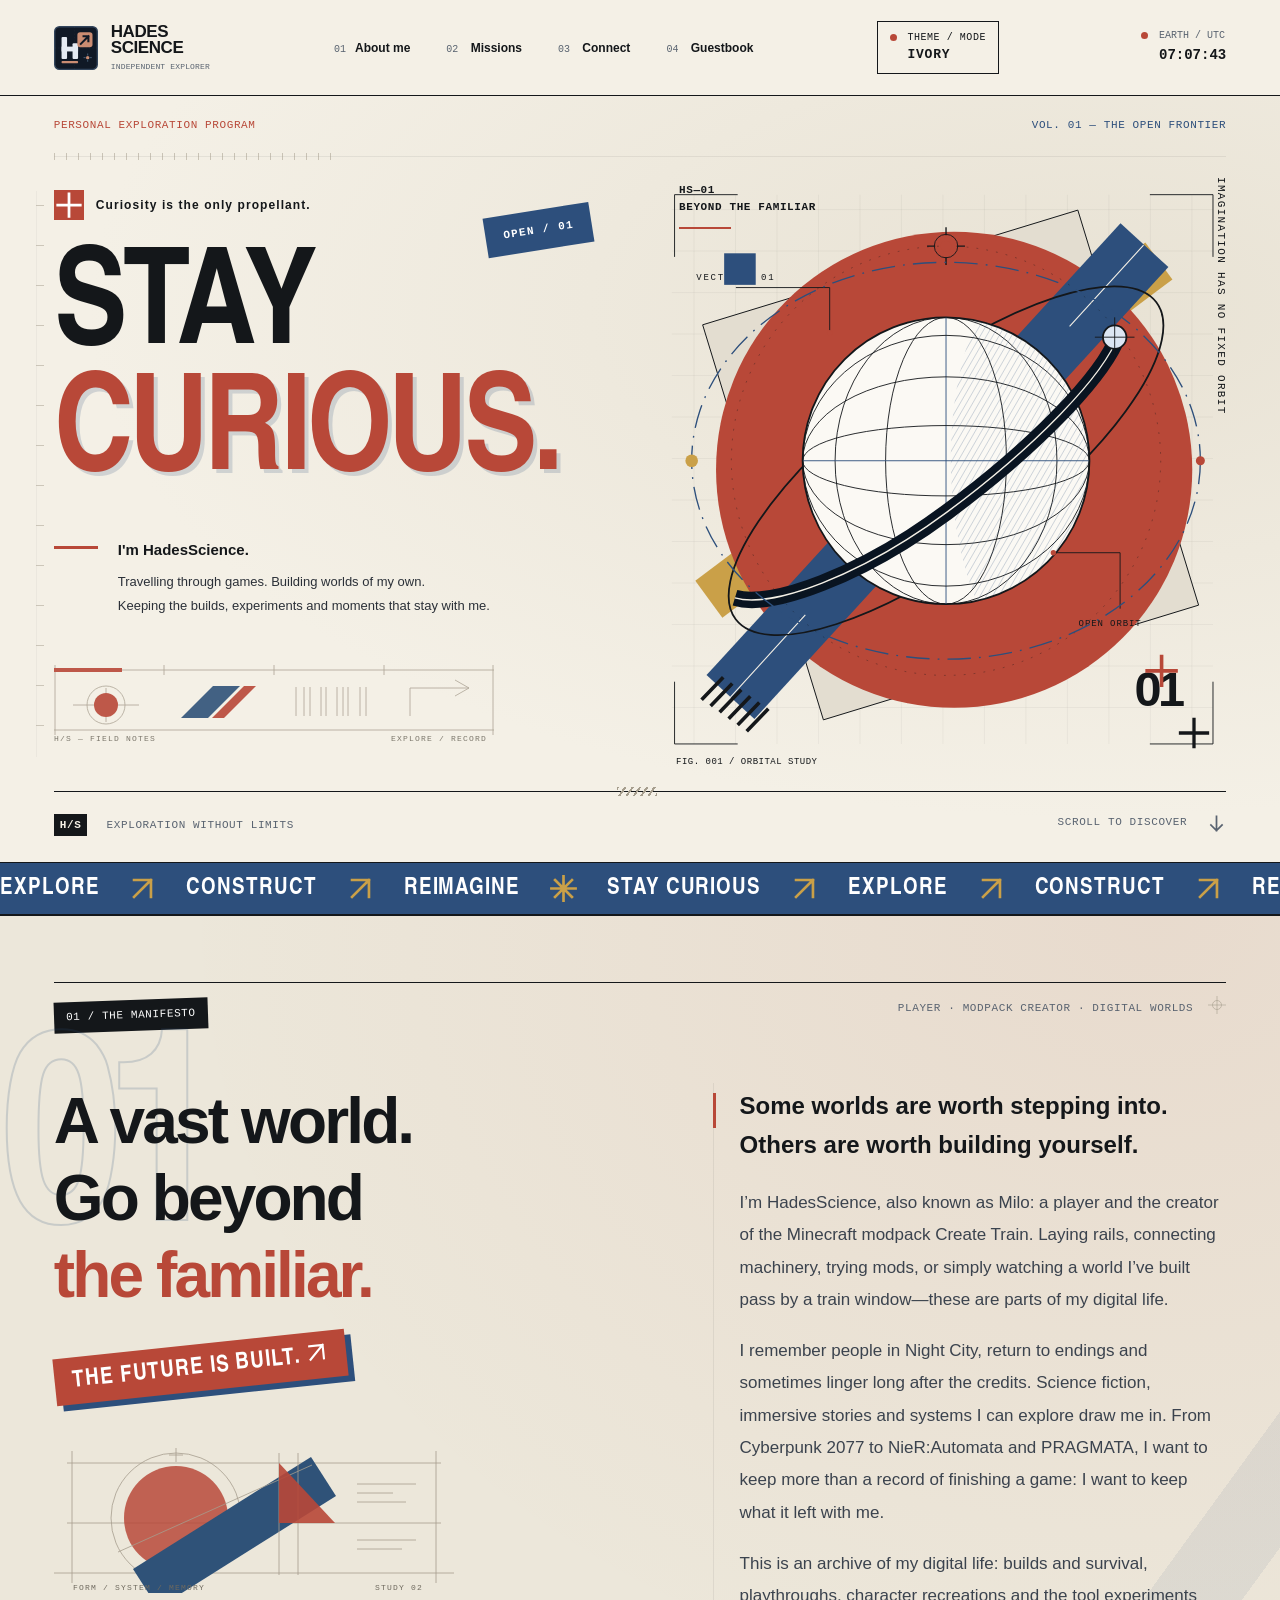
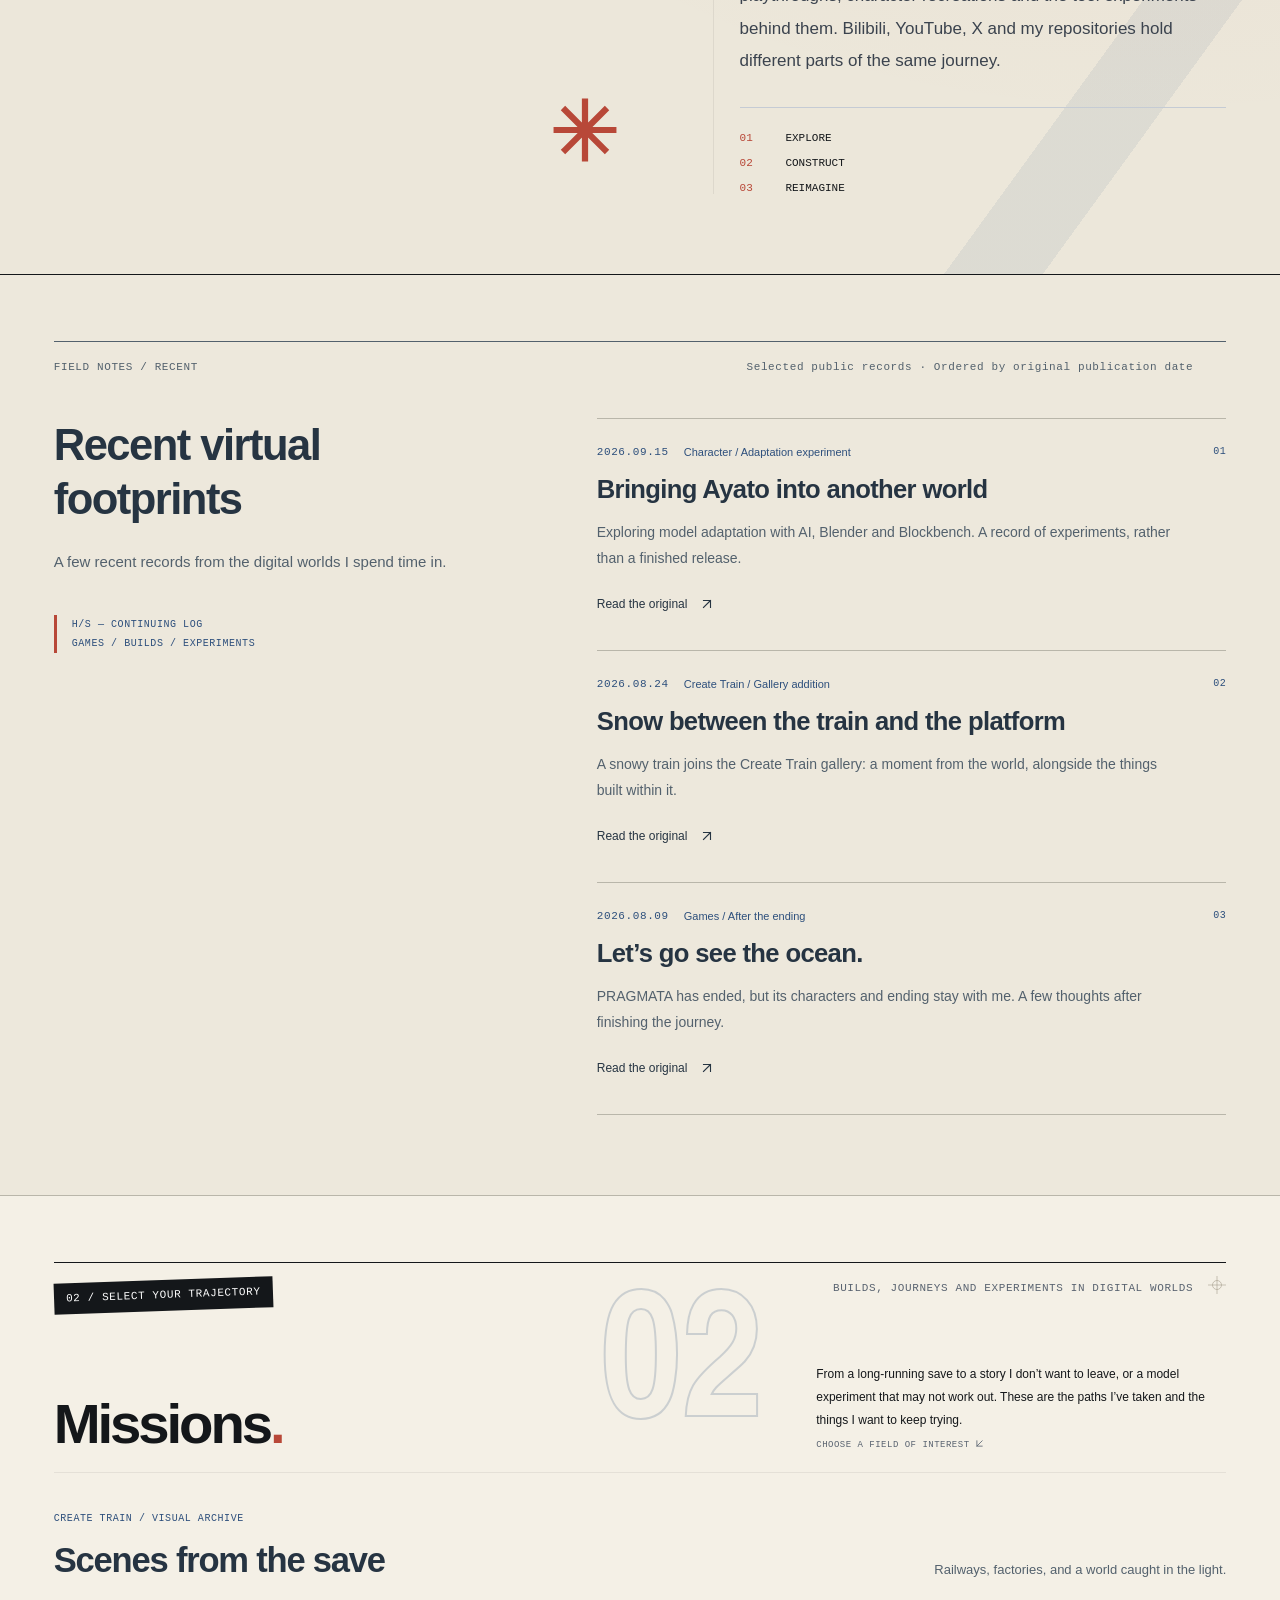
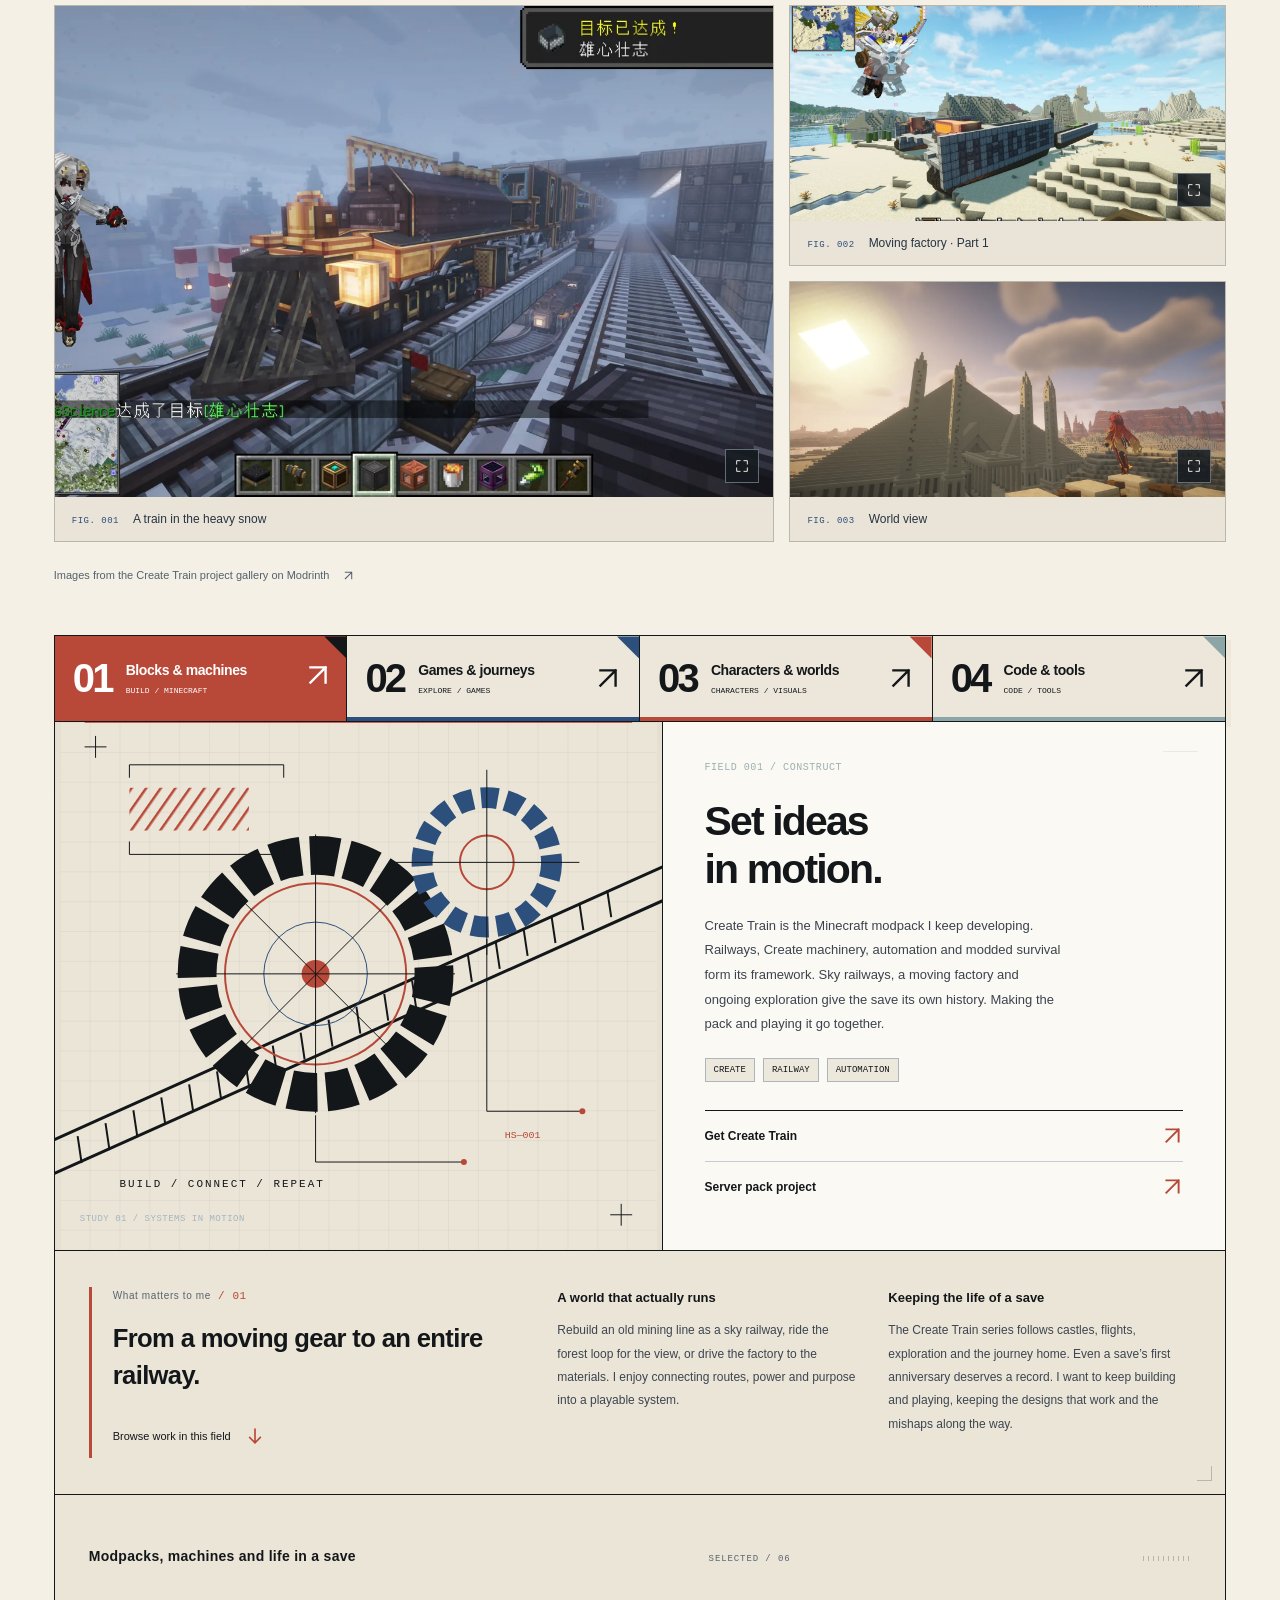
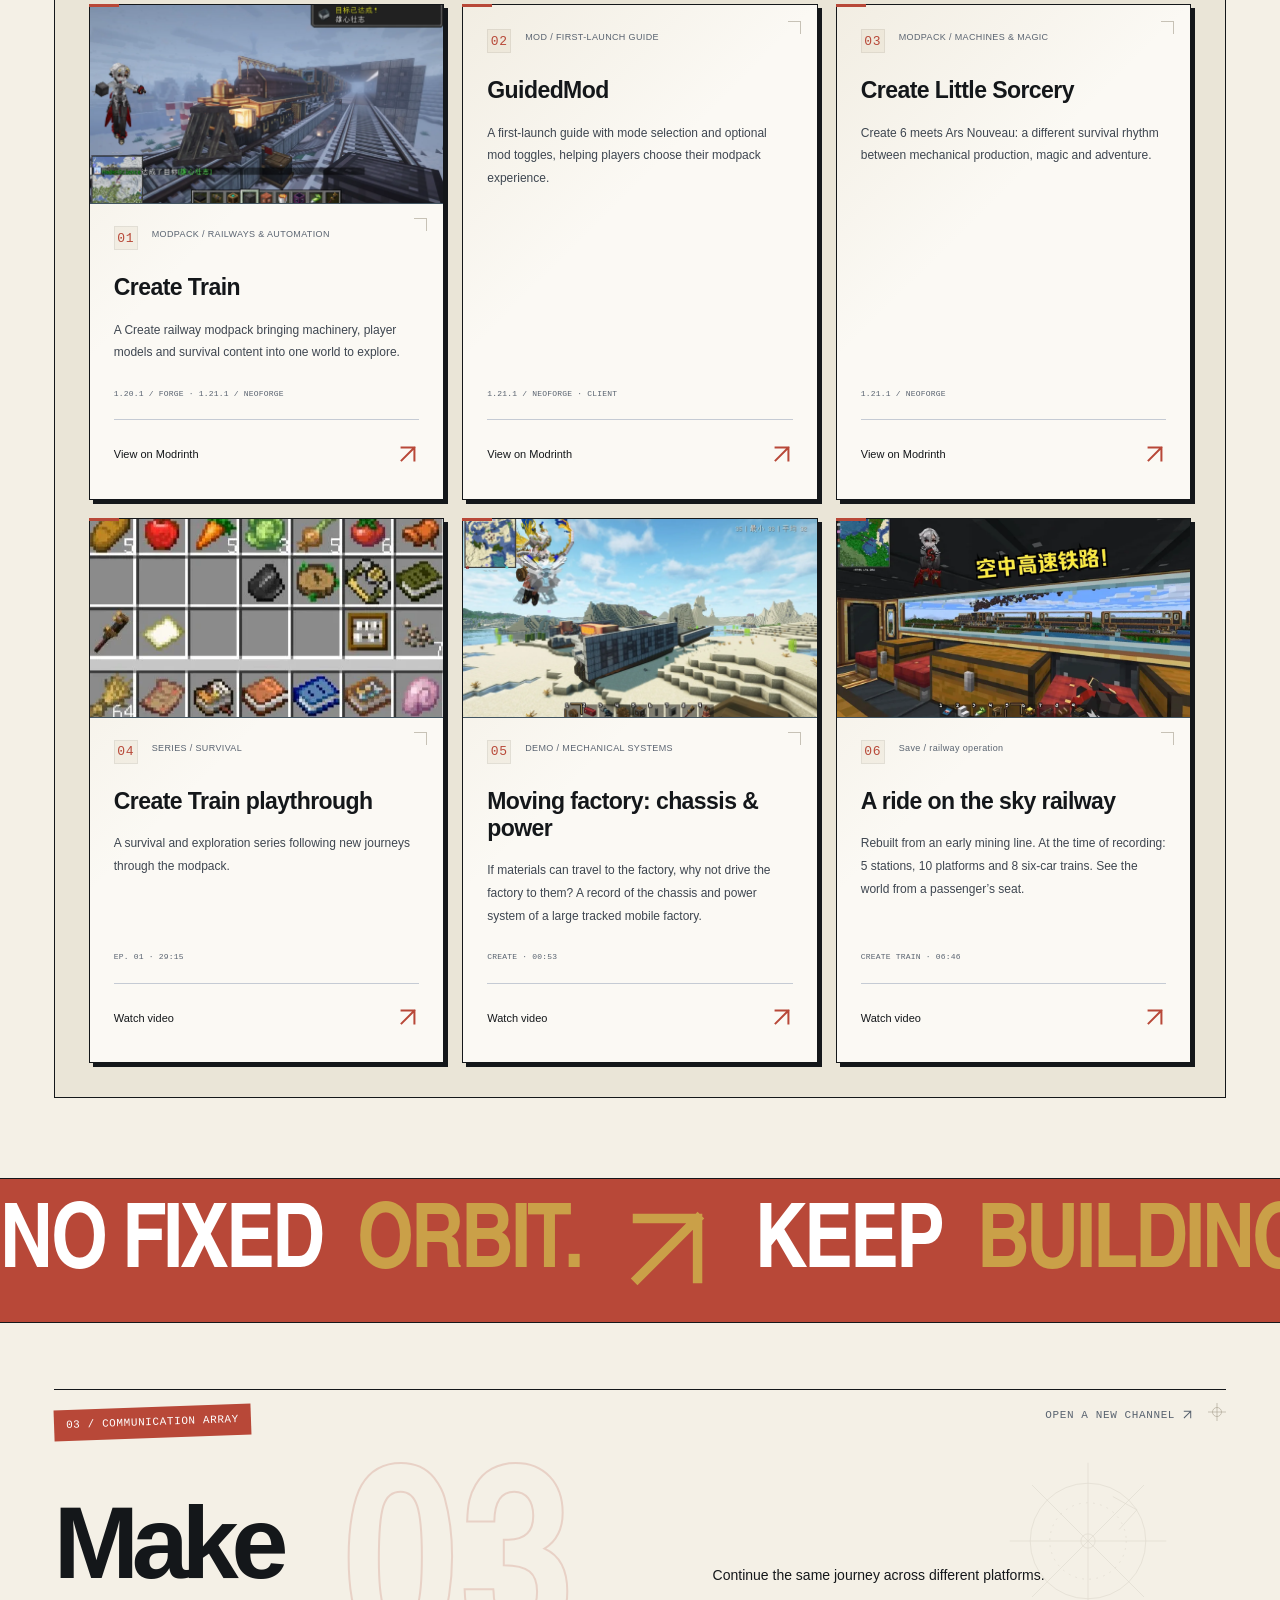
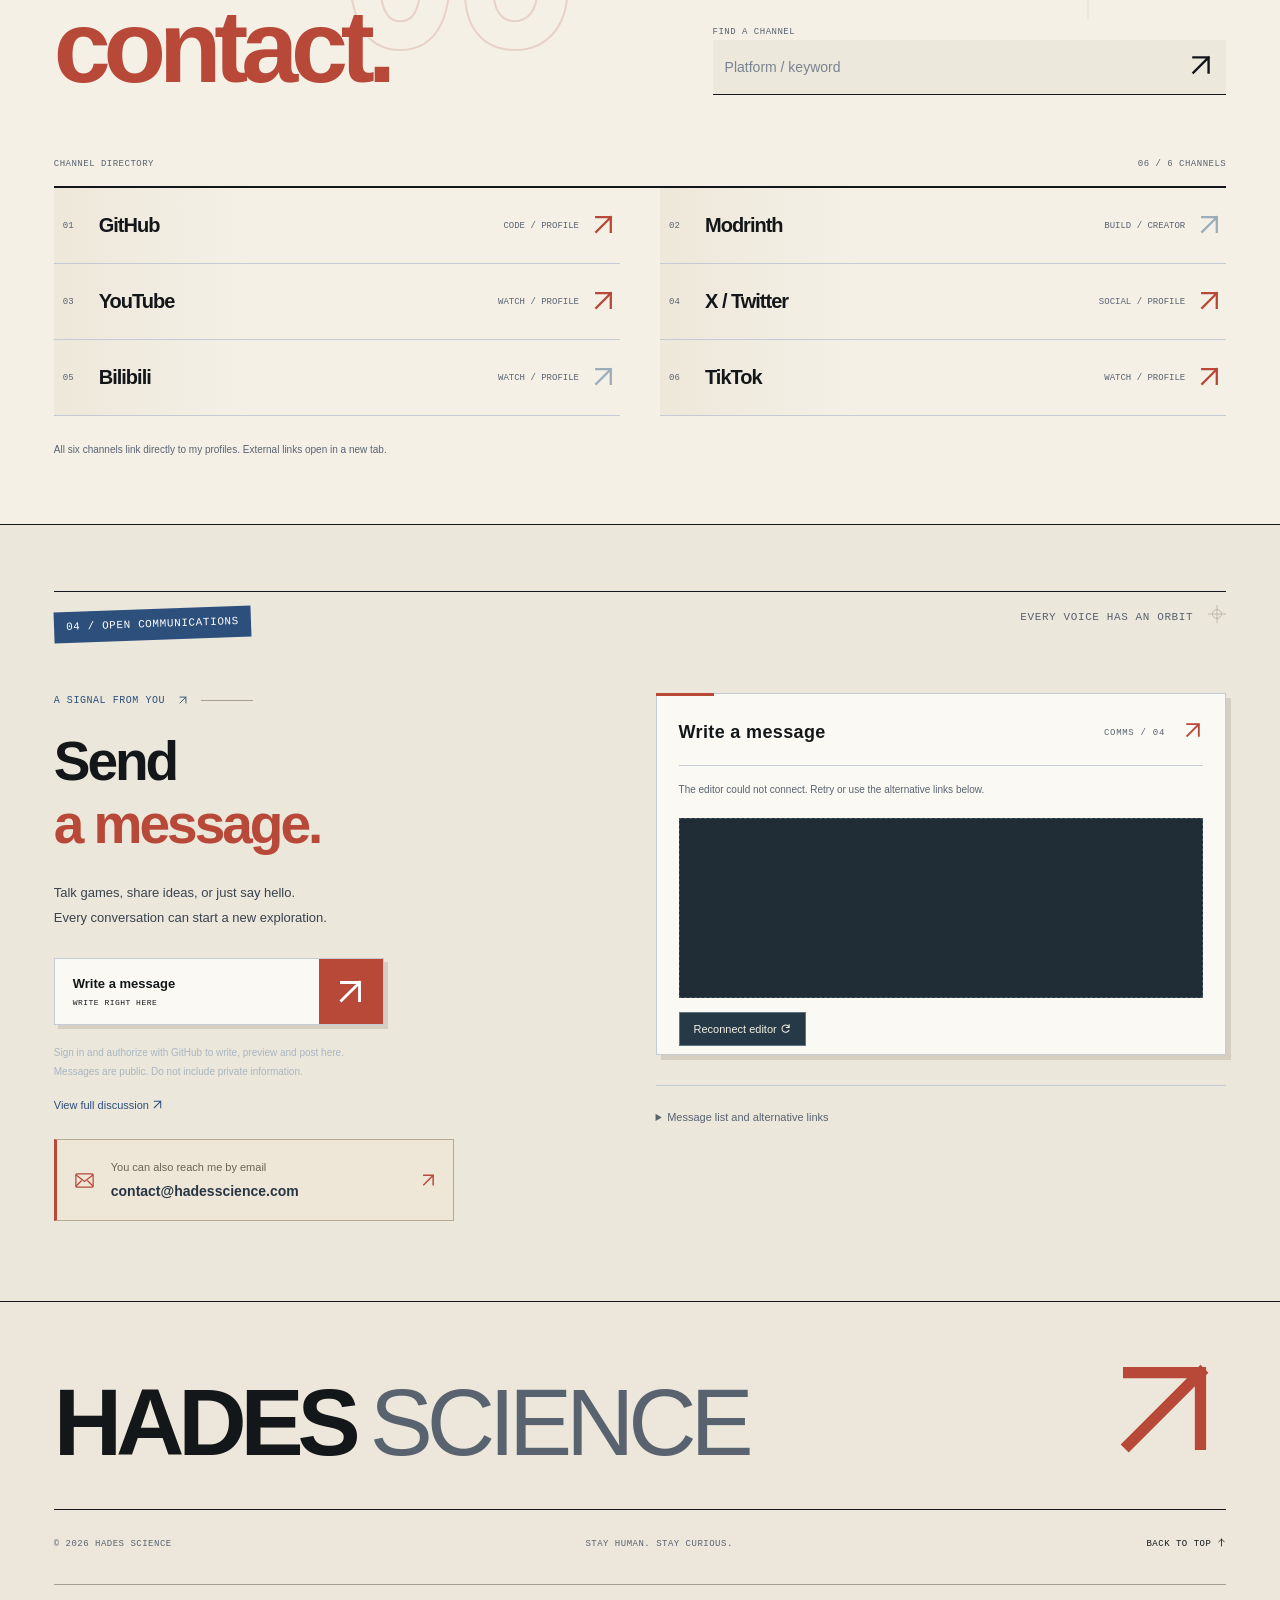
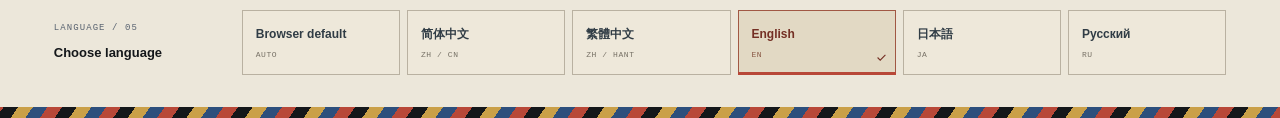
==== commit 0160d6c2: "Fill missing video cards with verified Bilibili cover images" ====
--- a/en/index.html
+++ b/en/index.html
@@ -38,10 +38,10 @@
 <section class="missions section" id="missions" aria-labelledby="missions-title"><div class="section-caption mono"><span>02 / SELECT YOUR TRAJECTORY</span><span data-i18n-nodes='["missions.caption"]'>虚拟生活里的作品、旅程与实验</span><span class="registration-mark" aria-hidden="true"><svg viewbox="0 0 24 24" fill="none"><circle cx="12" cy="12" r="6"></circle><path d="M12 0v24M0 12h24"></path></svg></span></div><div class="section-heading"><span class="mission-index" aria-hidden="true" data-drift>02</span><h2 id="missions-title" data-i18n-nodes='["nav.missions"]'>探索计划<span class="orange">.</span></h2><p data-i18n-nodes='["missions.intro"]'>从一份长期游玩的存档，到一段舍不得结束的故事，再到一次未必成功的模型实验。这里记录我已经走过的路，也留下继续折腾的方向。<br><span class="mono">CHOOSE A FIELD OF INTEREST <svg class="ui-icon" viewbox="0 0 24 24" aria-hidden="true" focusable="false"><use href="#icon-arrow-sw"></use></svg></span></p></div>
 <div class="save-gallery" aria-labelledby="gallery-title"><div class="gallery-heading"><div><span class="mono gallery-kicker">CREATE TRAIN / VISUAL ARCHIVE</span><h3 data-i18n-nodes='["gallery.title"]' id="gallery-title">来自存档的画面</h3></div><p data-i18n-nodes='["gallery.intro"]' >铁路、工厂，还有被光照亮的世界。</p></div><div class="save-gallery-grid"><figure class="save-frame"><button type="button" class="gallery-open" data-gallery="0" data-original="https://cdn.modrinth.com/data/ercfLWTY/images/711ce56a0e6b413732e1589ada411b223f347c52.png" aria-label="放大查看：雪中的列车"><img src="/assets/works/snow-train.webp" alt="雪中的列车" data-i18n-attrs='{"alt": "gallery.snow"}' width="1440" height="840" loading="lazy" decoding="async"><span class="gallery-zoom" aria-hidden="true"><svg viewBox="0 0 24 24" class="ui-icon"><path d="M4 9V4h5M15 4h5v5M20 15v5h-5M9 20H4v-5" fill="none" stroke="currentColor" stroke-width="1.5"/></svg></span></button><figcaption><span class="mono" aria-hidden="true">FIG. 001</span><span data-i18n-nodes='["gallery.snow"]' >雪中的列车</span></figcaption></figure><figure class="save-frame"><button type="button" class="gallery-open" data-gallery="1" data-original="https://cdn.modrinth.com/data/ercfLWTY/images/ab7bc8e9a4b9411de7f8172d5149e6c3c6d2244a.jpeg" aria-label="放大查看：移动工厂 · 第一部分"><img src="/assets/works/moving-factory.webp" alt="移动工厂 · 第一部分" data-i18n-attrs='{"alt": "gallery.factory"}' width="1440" height="840" loading="lazy" decoding="async"><span class="gallery-zoom" aria-hidden="true"><svg viewBox="0 0 24 24" class="ui-icon"><path d="M4 9V4h5M15 4h5v5M20 15v5h-5M9 20H4v-5" fill="none" stroke="currentColor" stroke-width="1.5"/></svg></span></button><figcaption><span class="mono" aria-hidden="true">FIG. 002</span><span data-i18n-nodes='["gallery.factory"]' >移动工厂 · 第一部分</span></figcaption></figure><figure class="save-frame"><button type="button" class="gallery-open" data-gallery="2" data-original="https://cdn.modrinth.com/data/ercfLWTY/images/2334d1ddd2b843ce19f6dee6181e4623cfd0ac6b.png" aria-label="放大查看：存档风景"><img src="/assets/works/world-view.webp" alt="存档风景" data-i18n-attrs='{"alt": "gallery.view"}' width="1440" height="840" loading="lazy" decoding="async"><span class="gallery-zoom" aria-hidden="true"><svg viewBox="0 0 24 24" class="ui-icon"><path d="M4 9V4h5M15 4h5v5M20 15v5h-5M9 20H4v-5" fill="none" stroke="currentColor" stroke-width="1.5"/></svg></span></button><figcaption><span class="mono" aria-hidden="true">FIG. 003</span><span data-i18n-nodes='["gallery.view"]' >存档风景</span></figcaption></figure></div><a class="gallery-source" href="https://modrinth.com/modpack/create_train/gallery" target="_blank" rel="noopener noreferrer"><span data-i18n-nodes='["gallery.source"]' >图片来自 Create Train 的 Modrinth 项目画廊</span><svg class="ui-icon" viewBox="0 0 24 24" aria-hidden="true"><use href="#icon-arrow-ne"></use></svg></a></div><div class="mission-tabs" role="tablist" aria-label="选择探索计划" data-i18n-attrs='{"aria-label":"missions.label"}'><button type="button" id="tab-build" role="tab" aria-selected="true" aria-controls="panel-build" data-mission="build"><span class="tab-number">01</span><span><b data-i18n-nodes='["build.tab"]'>方块与机械</b><small>BUILD / MINECRAFT</small></span><span class="tab-arrow" aria-hidden="true"><svg class="ui-icon" viewbox="0 0 24 24" aria-hidden="true" focusable="false"><use href="#icon-arrow-ne"></use></svg></span></button><button type="button" id="tab-explore" role="tab" aria-selected="false" aria-controls="panel-explore" tabindex="-1" data-mission="explore"><span class="tab-number">02</span><span><b data-i18n-nodes='["explore.tab"]'>游戏与旅程</b><small>EXPLORE / GAMES</small></span><span class="tab-arrow" aria-hidden="true"><svg class="ui-icon" viewbox="0 0 24 24" aria-hidden="true" focusable="false"><use href="#icon-arrow-ne"></use></svg></span></button><button type="button" id="tab-create" role="tab" aria-selected="false" aria-controls="panel-create" tabindex="-1" data-mission="create"><span class="tab-number">03</span><span><b data-i18n-nodes='["create.tab"]'>角色与重构</b><small>CHARACTERS / VISUALS</small></span><span class="tab-arrow" aria-hidden="true"><svg class="ui-icon" viewbox="0 0 24 24" aria-hidden="true" focusable="false"><use href="#icon-arrow-ne"></use></svg></span></button><button type="button" id="tab-tools" role="tab" aria-selected="false" aria-controls="panel-tools" tabindex="-1" data-mission="tools"><span class="tab-number">04</span><span><b data-i18n-nodes='["tools.tab"]'>代码与工具</b><small>CODE / TOOLS</small></span><span class="tab-arrow" aria-hidden="true"><svg class="ui-icon" viewbox="0 0 24 24" aria-hidden="true" focusable="false"><use href="#icon-arrow-ne"></use></svg></span></button></div>
 <div class="mission-panel" id="panel-build" role="tabpanel" aria-labelledby="tab-build" tabindex="0"><div class="mission-visual blueprint"><svg xmlns="http://www.w3.org/2000/svg" viewbox="0 0 600 530" fill="none" class="construct-art" role="img" aria-label="深空蓝工业构成图，机械齿轮缓慢转动" data-i18n-attrs='{"aria-label":"build.art"}'><defs><pattern id="mechanical-grid" width="30" height="30" patternunits="userSpaceOnUse"><path d="M30 0H0v30" stroke="#b6c8df" stroke-opacity=".12" stroke-width=".7"></path></pattern><pattern id="mechanical-stripes" width="12" height="12" patternunits="userSpaceOnUse" patterntransform="rotate(35)"><path d="M0 0v12" stroke="#ca8c72" stroke-width="5"></path></pattern></defs><path fill="#18232d" d="M0 0h600v530H0z"></path><path fill="url(#mechanical-grid)" d="M0 0h600v530H0z"></path><path d="m-40 469 678-304m-687 274 678-304" stroke="#b6c8df" stroke-width="3"></path><path d="m-38 442 4 27m24-40 4 27m24-40 4 27m24-40 4 27m24-40 4 27m24-40 4 27m24-40 4 27m24-40 4 27m24-40 4 27m24-40 4 27m24-40 4 27m24-40 4 27m24-40 4 27m24-40 4 27m24-40 4 27m24-40 4 27m24-40 4 27m24-40 4 27m24-40 4 27m24-40 4 27m24-40 4 27m24-40 4 27" stroke="#b6c8df" stroke-width="2"></path><g class="gear-main"><circle cx="257" cy="253" r="119" stroke="#aaa58d" stroke-width="39" stroke-dasharray="28 9"></circle><circle cx="257" cy="253" r="91" stroke="#ca8c72" stroke-width="2"></circle><circle cx="257" cy="253" r="52" stroke="#b6c8df"></circle><circle cx="257" cy="253" r="14" fill="#ca8c72"></circle><path d="M257 113v280m-140-140h280m-233-93 187 187m0-187L164 347" stroke="#b6c8df" stroke-width="1"></path></g><g class="gear-secondary"><circle cx="429" cy="141" r="65" stroke="#7890a3" stroke-width="21" stroke-dasharray="17 8"></circle><circle cx="429" cy="141" r="27" stroke="#ca8c72" stroke-width="2"></circle><path d="M429 48v186m-92-93h185" stroke="#b6c8df" stroke-width="1"></path></g><path d="M70 66h120v43H70z" fill="url(#mechanical-stripes)"></path><path d="M70 56V43h155v13m-155 64v13h155v-13" stroke="#b6c8df"></path><path d="M257 395v47h149m23-224v173h96" stroke="#b6c8df" stroke-width="1"></path><circle cx="406" cy="442" r="3" fill="#ca8c72"></circle><circle cx="525" cy="391" r="3" fill="#ca8c72"></circle><text x="60" y="467" fill="#b6c8df" font-size="11" font-family="monospace" letter-spacing="2">BUILD / CONNECT / REPEAT</text><text x="447" y="418" fill="#ca8c72" font-size="10" font-family="monospace">HS—001</text><path d="M25 25h22m-11-11v22M553 495h22m-11-11v22" stroke="#b6c8df"></path><path class="diagram-scan" d="M25 0h550" stroke="#8ca5a7" stroke-width="2" opacity=".5"></path></svg>
-<span class="visual-caption mono">STUDY 01 / SYSTEMS IN MOTION</span></div><div class="mission-copy"><span class="mono mission-code">FIELD 001 / CONSTRUCT</span><h3 data-i18n-nodes='["build.title1","build.title2"]'>让想象<br>开始运转。</h3><p data-i18n-nodes='["build.body"]'>Create Train 是我持续开发的 Minecraft 整合包。铁路、机械动力、自动化与模组生存，是这个世界的骨架；空中路网、移动工厂和一次次探索，则让存档慢慢有了自己的历史。开发整合包，也亲自进去玩，是同一件事的两面。</p><ul class="mission-tags"><li>CREATE</li><li>RAILWAY</li><li>AUTOMATION</li></ul><div class="mission-destinations"><a href="https://modrinth.com/modpack/create_train" target="_blank" rel="noopener noreferrer" data-i18n-nodes='["build.modrinth"]'>下载 Create Train <span aria-hidden="true"><svg class="ui-icon" viewbox="0 0 24 24" aria-hidden="true" focusable="false"><use href="#icon-arrow-ne"></use></svg></span></a><a href="https://github.com/HadesScience/Create-Train-Server" target="_blank" rel="noopener noreferrer" data-i18n-nodes='["build.github"]'>服务端项目 <span aria-hidden="true"><svg class="ui-icon" viewbox="0 0 24 24" aria-hidden="true" focusable="false"><use href="#icon-arrow-ne"></use></svg></span></a></div></div><section class="field-guide" aria-labelledby="focus-build"><div class="field-guide-heading"><span class="field-guide-label"><span data-i18n-nodes='["focus.label"]'>我在意的事</span><span class="mono" aria-hidden="true"> / 01</span></span><h4 id="focus-build" data-i18n-nodes='["focus.build.title"]'>从一段传动，到一整条铁路。</h4><a class="field-guide-link" href="#records-build"><span data-i18n-nodes='["focus.browse"]'>浏览这一方向的作品</span><svg class="ui-icon" viewbox="0 0 24 24" aria-hidden="true" focusable="false"><use href="#icon-arrow-down"></use></svg></a></div><dl class="field-guide-notes"><div><dt data-i18n-nodes='["focus.build.first.title"]'>让世界真正运转起来</dt><dd data-i18n-nodes='["focus.build.first.body"]'>把矿区旧线改成空中高速铁路，坐上环林线看沿途风景，或者干脆开着工厂去找材料。比起一件孤立的机器，我更喜欢把线路、动力与用途连成一个能游玩的系统。</dd></div><div><dt data-i18n-nodes='["focus.build.second.title"]'>把存档里的日子留下来</dt><dd data-i18n-nodes='["focus.build.second.body"]'>Create Train 实况从发现城堡、飞向远方，记录到探索与归途；存档一周年也值得单独留念。接下来仍想继续建设、继续游玩，把成功的设计和意外的翻车都留下。</dd></div></dl></section><div class="mission-records" id="records-build"><div class="records-heading"><h4 data-i18n-nodes='["records.projects"]'>整合包、机械与存档记录</h4><span class="mono" aria-hidden="true">SELECTED / 06</span></div><div class="record-grid"><article class="record-card"><img class="record-preview" src="/assets/works/snow-train.webp" alt="雪中的列车" data-i18n-attrs='{"alt": "gallery.snow"}' width="960" height="560" loading="lazy" decoding="async"><div class="record-top"><span class="mono" aria-hidden="true">01</span><span data-i18n-nodes='["record.train.kind"]' class="record-kind">整合包 / 铁路与自动化</span></div><h5>Create Train</h5><p data-i18n-nodes='["record.train.body"]'>以 Create 铁路为中心，组合机械、角色模型与生存内容，构建可以长期探索的模组世界。</p><small class="record-meta mono">1.20.1 / FORGE · 1.21.1 / NEOFORGE</small><a data-i18n-nodes='["record.modrinth"]' class="record-link" href="https://modrinth.com/modpack/create_train" target="_blank" rel="noopener noreferrer">在 Modrinth 查看<span aria-hidden="true"><svg class="ui-icon" viewbox="0 0 24 24" aria-hidden="true" focusable="false"><use href="#icon-arrow-ne"></use></svg></span></a></article><article class="record-card"><div class="record-top"><span class="mono" aria-hidden="true">02</span><span data-i18n-nodes='["record.guided.kind"]' class="record-kind">模组 / 启动引导</span></div><h5>GuidedMod</h5><p data-i18n-nodes='["record.guided.body"]'>为整合包制作首次启动引导、模式选择与可选模组开关，让玩家更清楚地选择自己的体验。</p><small class="record-meta mono">1.21.1 / NEOFORGE · CLIENT</small><a data-i18n-nodes='["record.modrinth"]' class="record-link" href="https://modrinth.com/mod/guidedmod" target="_blank" rel="noopener noreferrer">在 Modrinth 查看<span aria-hidden="true"><svg class="ui-icon" viewbox="0 0 24 24" aria-hidden="true" focusable="false"><use href="#icon-arrow-ne"></use></svg></span></a></article><article class="record-card"><div class="record-top"><span class="mono" aria-hidden="true">03</span><span data-i18n-nodes='["record.sorcery.kind"]' class="record-kind">整合包 / 机械与魔法</span></div><h5>Create Little Sorcery</h5><p data-i18n-nodes='["record.sorcery.body"]'>让 Create 6 与 Ars Nouveau 相遇，在机械生产、魔法与冒险之间，寻找另一种生存节奏。</p><small class="record-meta mono">1.21.1 / NEOFORGE</small><a data-i18n-nodes='["record.modrinth"]' class="record-link" href="https://modrinth.com/modpack/create-little-sorcery" target="_blank" rel="noopener noreferrer">在 Modrinth 查看<span aria-hidden="true"><svg class="ui-icon" viewbox="0 0 24 24" aria-hidden="true" focusable="false"><use href="#icon-arrow-ne"></use></svg></span></a></article><article class="record-card"><div class="record-top"><span class="mono" aria-hidden="true">04</span><span data-i18n-nodes='["record.series.kind"]' class="record-kind">系列 / 生存实况</span></div><h5 data-i18n-nodes='["record.series.title"]'>Create Train 实况</h5><p data-i18n-nodes='["record.series.body"]'>从新的征程到继续开拓，把整合包里的生存与探索串成连续记录。</p><small class="record-meta mono">EP. 01 · 29:15</small><a data-i18n-nodes='["record.watch"]' class="record-link" href="https://www.bilibili.com/video/BV11yZxBhE2Y/" target="_blank" rel="noopener noreferrer">观看视频<span aria-hidden="true"><svg class="ui-icon" viewbox="0 0 24 24" aria-hidden="true" focusable="false"><use href="#icon-arrow-ne"></use></svg></span></a></article><article class="record-card"><img class="record-preview" src="/assets/works/moving-factory.webp" alt="移动工厂 · 第一部分" data-i18n-attrs='{"alt": "gallery.factory"}' width="960" height="560" loading="lazy" decoding="async"><div class="record-top"><span class="mono" aria-hidden="true">05</span><span data-i18n-nodes='["record.factory.kind"]' class="record-kind">演示 / 机械系统</span></div><h5 data-i18n-nodes='["record.factory.title"]'>移动工厂：底盘与动力</h5><p data-i18n-nodes='["record.factory.body"]'>既然可以把材料送到工厂，为什么不能开着工厂去找材料？记录大型履带移动工厂的底盘与动力设计。</p><small class="record-meta mono">CREATE · 00:53</small><a data-i18n-nodes='["record.watch"]' class="record-link" href="https://www.bilibili.com/video/BV1cuqUBwEKt/" target="_blank" rel="noopener noreferrer">观看视频<span aria-hidden="true"><svg class="ui-icon" viewbox="0 0 24 24" aria-hidden="true" focusable="false"><use href="#icon-arrow-ne"></use></svg></span></a></article><article class="record-card"><div class="record-top"><span class="mono" aria-hidden="true">06</span><span class="record-kind" data-i18n-nodes='["record.rail.kind"]'>存档 / 铁路运行</span></div><h5 data-i18n-nodes='["record.rail.title"]'>沉浸式搭乘空中高速铁路</h5><p data-i18n-nodes='["record.rail.body"]'>由早期矿区线路改扩建而来。视频记录时已有 5 站、10 站台，8 列六节编组列车运行；从乘客视角看看这个世界。</p><small class="record-meta mono">CREATE TRAIN · 06:46</small><a class="record-link" target="_blank" rel="noopener noreferrer" data-i18n-nodes='["record.watch"]' href="https://www.bilibili.com/video/BV1UpYfz7ESd/">观看视频<span aria-hidden="true"><svg class="ui-icon" viewbox="0 0 24 24" aria-hidden="true" focusable="false"><use href="#icon-arrow-ne"></use></svg></span></a></article></div></div></div>
-<div class="mission-panel" id="panel-explore" role="tabpanel" aria-labelledby="tab-explore" tabindex="0" hidden><div class="mission-visual exploration"><span class="world-circle" aria-hidden="true"></span><span class="world-lines" aria-hidden="true"></span><span class="world-type" aria-hidden="true">NO<br>LIMITS.</span><span class="visual-caption mono">STUDY 02 / WORLDS WORTH ENTERING</span></div><div class="mission-copy"><span class="mono mission-code">FIELD 002 / EXPLORE</span><h3 data-i18n-nodes='["explore.title1","explore.title2"]'>下一站，<br>另一个世界。</h3><p data-i18n-nodes='["explore.body"]'>科幻、沉浸叙事与动作 RPG，是我经常停留的地方。我会认真走完一段故事，也会保留旅途中普通的一刻：V 的早晨、一段同行、一次通关。游戏结束以后，人物和选择留下的感受还会继续。</p><ul class="game-log"><li><span>01</span> Cyberpunk 2077 <small data-i18n-nodes='["game.city"]'>城市 / 叙事</small></li><li><span>02</span> NieR:Automata <small data-i18n-nodes='["game.action"]'>动作 / 哲思</small></li><li><span>03</span> Red Dead Redemption 2 <small data-i18n-nodes='["game.world"]'>世界 / 故事</small></li><li><span>04</span> Portal 2 <small data-i18n-nodes='["game.puzzle"]'>空间 / 解谜</small></li><li><span>05</span> No Man’s Sky <small data-i18n-nodes='["game.space"]'>星海 / 探索</small></li></ul><a class="panel-link" href="https://space.bilibili.com/3537104449571135/upload" data-i18n-nodes='["explore.cta"]' target="_blank" rel="noopener noreferrer">观看 B 站游戏记录 <span aria-hidden="true"><svg class="ui-icon" viewbox="0 0 24 24" aria-hidden="true" focusable="false"><use href="#icon-arrow-ne"></use></svg></span></a></div><section class="field-guide" aria-labelledby="focus-explore"><div class="field-guide-heading"><span class="field-guide-label"><span data-i18n-nodes='["focus.label"]'>我在意的事</span><span class="mono" aria-hidden="true"> / 02</span></span><h4 id="focus-explore" data-i18n-nodes='["focus.explore.title"]'>有些游戏结束了，旅程还没有。</h4><a class="field-guide-link" href="#records-explore"><span data-i18n-nodes='["focus.browse"]'>浏览这一方向的作品</span><svg class="ui-icon" viewbox="0 0 24 24" aria-hidden="true" focusable="false"><use href="#icon-arrow-down"></use></svg></a></div><dl class="field-guide-notes"><div><dt data-i18n-nodes='["focus.explore.first.title"]'>会记住故事里的人</dt><dd data-i18n-nodes='["focus.explore.first.body"]'>在《赛博朋克 2077》里，我喜欢帕南，也偏爱星星结局。吸引我的不只是世界的规模，还有人物、关系与选择留下的感受。</dd></div><div><dt data-i18n-nodes='["focus.explore.second.title"]'>通关以后，仍然想起</dt><dd data-i18n-nodes='["focus.explore.second.body"]'>《PRAGMATA》让我为真结局继续努力，也记住了“去看大海吧”；《尼尔：机械纪元》的一周目终点，则留下另一种余韵。解开《传送门 2》的空间、继续探索《无人深空》，也是这份好奇心的去处。</dd></div></dl></section><div class="mission-records" id="records-explore"><div class="records-heading"><h4 data-i18n-nodes='["records.games"]'>留下来的游戏片段</h4><span class="mono" aria-hidden="true">SELECTED / 04</span></div><div class="record-grid two-records"><article class="record-card"><div class="record-top"><span class="mono" aria-hidden="true">01</span><span data-i18n-nodes='["record.cyber.kind"]' class="record-kind">游戏实况 / 叙事</span></div><h5 data-i18n-nodes='["record.cyber.title"]'>夜之城，太阳结局</h5><p data-i18n-nodes='["record.cyber.body"]'>《赛博朋克 2077》太阳结局的完整流程记录，保留这一段旅程。</p><small class="record-meta mono">CYBERPUNK 2077 · 01:00:03</small><a data-i18n-nodes='["record.watch"]' class="record-link" href="https://www.bilibili.com/video/BV1UCYqzWEQY/" target="_blank" rel="noopener noreferrer">观看视频<span aria-hidden="true"><svg class="ui-icon" viewbox="0 0 24 24" aria-hidden="true" focusable="false"><use href="#icon-arrow-ne"></use></svg></span></a></article><article class="record-card"><div class="record-top"><span class="mono" aria-hidden="true">02</span><span data-i18n-nodes='["record.cyber.kind"]' class="record-kind">游戏实况 / 叙事</span></div><h5 data-i18n-nodes='["record.nier.title"]'>NieR:Automata，一周目终点</h5><p data-i18n-nodes='["record.nier.body"]'>记录《尼尔：机械纪元》第一周目的收尾，关于旅途，也关于余韵。</p><small class="record-meta mono">NIER:AUTOMATA · 07:58</small><a data-i18n-nodes='["record.watch"]' class="record-link" href="https://www.bilibili.com/video/BV1A5byzXEFr/" target="_blank" rel="noopener noreferrer">观看视频<span aria-hidden="true"><svg class="ui-icon" viewbox="0 0 24 24" aria-hidden="true" focusable="false"><use href="#icon-arrow-ne"></use></svg></span></a></article><article class="record-card"><div class="record-top"><span class="mono" aria-hidden="true">03</span><span class="record-kind" data-i18n-nodes='["record.cyber.kind"]'>游戏实况 / 叙事</span></div><h5 data-i18n-nodes='["record.panam.title"]'>和帕南一行，前往荒坂塔</h5><p data-i18n-nodes='["record.panam.body"]'>保留与帕南一行同行的游戏实况。星星是我偏爱的结局；这段记录留下走向那个结局的旅程。</p><small class="record-meta mono">CYBERPUNK 2077 · 01:00:01</small><a class="record-link" target="_blank" rel="noopener noreferrer" data-i18n-nodes='["record.watch"]' href="https://www.bilibili.com/video/BV1NvX9YPEcX/">观看视频<span aria-hidden="true"><svg class="ui-icon" viewbox="0 0 24 24" aria-hidden="true" focusable="false"><use href="#icon-arrow-ne"></use></svg></span></a></article><article class="record-card"><img class="record-preview" src="/assets/works/pragmata.webp" alt="PRAGMATA：通关之后" data-i18n-attrs='{"alt": "record.pragmata.title"}' width="960" height="560" loading="lazy" decoding="async"><div class="record-top"><span class="mono" aria-hidden="true">04</span><span class="record-kind" data-i18n-nodes='["record.cyber.kind"]'>游戏实况 / 叙事</span></div><h5 data-i18n-nodes='["record.pragmata.title"]'>PRAGMATA：通关之后</h5><p data-i18n-nodes='["record.pragmata.body"]'>从预购到通关，再为真结局继续努力。“去看大海吧”留在了心里；游戏告一段落，感受还没有。</p><small class="record-meta mono">PRAGMATA · PLAYTHROUGH / REFLECTIONS</small><a class="record-link" target="_blank" rel="noopener noreferrer" data-i18n-nodes='["record.watch"]' href="https://www.bilibili.com/video/BV11vuH6cEqj/">观看视频<span aria-hidden="true"><svg class="ui-icon" viewbox="0 0 24 24" aria-hidden="true" focusable="false"><use href="#icon-arrow-ne"></use></svg></span></a><a class="record-link" target="_blank" rel="noopener noreferrer" data-i18n-nodes='["record.reflection"]' href="https://x.com/Milo_Hades/status/2086317191205695578">阅读通关感想<span aria-hidden="true"><svg class="ui-icon" viewbox="0 0 24 24" aria-hidden="true" focusable="false"><use href="#icon-arrow-ne"></use></svg></span></a></article></div></div></div>
-<div class="mission-panel" id="panel-create" role="tabpanel" aria-labelledby="tab-create" tabindex="0" hidden><div class="mission-visual visual-culture"><span class="visual-disc" aria-hidden="true"></span><span class="visual-slash" aria-hidden="true"></span><span class="visual-word" aria-hidden="true">RE<br>FORM</span><span class="visual-caption mono">STUDY 03 / IMAGINATION, RECONSTRUCTED</span></div><div class="mission-copy"><span class="mono mission-code">FIELD 003 / REIMAGINE</span><h3 data-i18n-nodes='["create.title1","create.title2"]'>把喜欢的世界，<br>换一种方式重构。</h3><p data-i18n-nodes='["create.body"]'>喜欢一个角色或世界，我也会想换一种方式靠近它。在 Minecraft 里还原《圣斗士星矢》的黄金十二宫，或尝试把神里绫人的参考模型转为 YSM 适用的形式，都是把喜爱变成数字创作的过程。</p><ul class="mission-tags"><li>MINECRAFT BUILDS</li><li>CHARACTER MODELS</li><li>AI EXPERIMENTS</li></ul><p class="secondary-copy" data-i18n-nodes='["create.detail"]'>这里保留建筑还原与 AI 辅助模型实验的记录。参考素材、工具辅助和自己的尝试各有来源；过程中的截图是探索记录，不等于模型已经完成或发布。</p><a class="panel-link" href="https://www.youtube.com/@HadesScience" target="_blank" rel="noopener noreferrer" data-i18n-nodes='["create.youtube"]'>YouTube 频道主页 <span aria-hidden="true"><svg class="ui-icon" viewbox="0 0 24 24" aria-hidden="true" focusable="false"><use href="#icon-arrow-ne"></use></svg></span></a><a data-i18n-nodes='["create.bilibili"]' class="panel-link" href="https://space.bilibili.com/3537104449571135/upload" target="_blank" rel="noopener noreferrer">B 站实况、实验与创作<span aria-hidden="true"><svg class="ui-icon" viewbox="0 0 24 24" aria-hidden="true" focusable="false"><use href="#icon-arrow-ne"></use></svg></span></a></div><section class="field-guide" aria-labelledby="focus-create"><div class="field-guide-heading"><span class="field-guide-label"><span data-i18n-nodes='["focus.label"]'>我在意的事</span><span class="mono" aria-hidden="true"> / 03</span></span><h4 id="focus-create" data-i18n-nodes='["focus.create.title"]'>从圣域的台阶，到模型的轮廓。</h4><a class="field-guide-link" href="#records-create"><span data-i18n-nodes='["focus.browse"]'>浏览这一方向的作品</span><svg class="ui-icon" viewbox="0 0 24 24" aria-hidden="true" focusable="false"><use href="#icon-arrow-down"></use></svg></a></div><dl class="field-guide-notes"><div><dt data-i18n-nodes='["focus.create.first.title"]'>用方块留住一个熟悉的世界</dt><dd data-i18n-nodes='["focus.create.first.body"]'>黄金十二宫的还原，连接了我对《圣斗士星矢》和 Minecraft 的喜爱。柱廊、台阶与宫殿的轮廓，让原本在作品里见过的空间，变成可以自己走进去的地方。</dd></div><div><dt data-i18n-nodes='["focus.create.second.title"]'>试着把角色带进另一个游戏</dt><dd data-i18n-nodes='["focus.create.second.body"]'>我尝试让 AI 通过 MCP 连接 Blender 与 Blockbench，参考已有模型和三视图，探索 YSM 模型、UV 与骨骼适配。这条路线仍是实验；想继续弄清楚工具能做到哪里，也把尝试的过程留下。</dd></div></dl></section><div class="mission-records" id="records-create"><div class="records-heading"><h4 data-i18n-nodes='["records.videos"]'>建筑还原与角色实验</h4><span class="mono" aria-hidden="true">SELECTED / 02</span></div><div class="record-grid two-records"><article class="record-card"><div class="record-top"><span class="mono" aria-hidden="true">01</span><span data-i18n-nodes='["record.temple.kind"]' class="record-kind">创作 / 建筑还原</span></div><h5 data-i18n-nodes='["record.temple.title"]'>在 Minecraft 还原黄金十二宫</h5><p data-i18n-nodes='["record.temple.body"]'>把《圣斗士星矢》中的圣域建筑转化为方块世界里的空间。</p><small class="record-meta mono">SAINT SEIYA · 00:37</small><a data-i18n-nodes='["record.watch"]' class="record-link" href="https://www.bilibili.com/video/BV1TyvjerEv2/" target="_blank" rel="noopener noreferrer">观看视频<span aria-hidden="true"><svg class="ui-icon" viewbox="0 0 24 24" aria-hidden="true" focusable="false"><use href="#icon-arrow-ne"></use></svg></span></a></article><article class="record-card"><div class="record-top"><span class="mono" aria-hidden="true">02</span><span class="record-kind" data-i18n-nodes='["record.model.kind"]'>实验 / AI 辅助模型</span></div><h5 data-i18n-nodes='["record.model.title"]'>神里绫人 × YSM：适配尝试</h5><p data-i18n-nodes='["record.model.body"]'>以已有模型和三视图为参考，尝试用 AI、Blender 与 Blockbench 探索 YSM 适配。链接是过程记录，并非成品下载。</p><small class="record-meta mono">YSM · BLENDER / BLOCKBENCH · EXPERIMENT</small><a class="record-link" target="_blank" rel="noopener noreferrer" data-i18n-nodes='["record.process"]' href="https://x.com/Milo_Hades/status/2099825494669889808">查看实验记录<span aria-hidden="true"><svg class="ui-icon" viewbox="0 0 24 24" aria-hidden="true" focusable="false"><use href="#icon-arrow-ne"></use></svg></span></a></article></div></div></div>
-<div class="mission-panel" id="panel-tools" role="tabpanel" aria-labelledby="tab-tools" tabindex="0" hidden=""><div class="mission-visual tools-visual"><svg class="construct-art" viewbox="0 0 600 530" fill="none" role="img" aria-label="由节点、连线与几何模块组成的代码工作流图" data-i18n-attrs='{"aria-label":"tools.art"}'><defs><pattern id="tools-grid" width="30" height="30" patternunits="userSpaceOnUse"><path d="M30 0H0v30" stroke="#98aebd" stroke-opacity=".15"></path></pattern></defs><path d="M0 0h600v530H0z" fill="#1b2933"></path><path d="M0 0h600v530H0z" fill="url(#tools-grid)"></path><path d="m-50 480 700-420" stroke="#4b6174" stroke-width="72"></path><rect x="84" y="87" width="432" height="340" fill="#17232c" stroke="#90a1aa"></rect><path d="M84 137h432" stroke="#90a1aa"></path><circle cx="110" cy="112" r="5" fill="#bf8e79"></circle><circle cx="130" cy="112" r="5" fill="#aaa58d"></circle><circle cx="150" cy="112" r="5" fill="#8ca5a7"></circle><path d="m185 200-45 45 45 45m230-90 45 45-45 45m-83-105-56 120" stroke="#bf8e79" stroke-width="12"></path><path d="M160 355h280M160 375h175" stroke="#677c8c" stroke-width="4"></path><g class="tools-flow" stroke="#aaa58d" stroke-width="2" stroke-dasharray="5 7"><path d="M38 181h46m432 169h47M300 427v55"></path></g><path d="M24 168h26v26H24zM550 337h26v26h-26zM287 469h26v26h-26z" fill="#8ca5a7"></path><text x="350" y="115" fill="#98aebd" font-size="10" font-family="monospace" letter-spacing="2">INPUT / OUTPUT</text><text x="89" y="461" fill="#98aebd" font-size="10" font-family="monospace" letter-spacing="2">SMALL TOOLS / REAL PROBLEMS</text></svg><span class="visual-caption mono">STUDY 04 / CONNECT THE PIECES</span></div><div class="mission-copy"><span class="mono mission-code">FIELD 004 / DEVELOP</span><h3><span data-i18n-nodes='["tools.title1"]'>从问题出发，</span><br><span data-i18n-nodes='["tools.title2"]'>做一个工具。</span></h3><p data-i18n-nodes='["tools.body"]'>遇到工具不顺手、工作流衔接不上，或兼容性出了问题，我也会尝试自己动手处理。这里放着一些实际问题带来的适配与修复，以及留给后来使用者的说明。</p><ul class="mission-tags"><li>OPEN SOURCE</li><li>WORKFLOWS</li><li>COMPATIBILITY</li></ul><p data-i18n-nodes='["tools.detail"]' class="secondary-copy">独立工具、基于上游的适配，以及开源项目的分支实验，是不同的参与方式。具体实现和来源都留在仓库中。</p><a data-i18n-nodes='["tools.github"]' class="panel-link" href="https://github.com/HadesScience" target="_blank" rel="noopener noreferrer">更多公开代码<span aria-hidden="true"><svg class="ui-icon" viewbox="0 0 24 24" aria-hidden="true" focusable="false"><use href="#icon-arrow-ne"></use></svg></span></a></div><section class="field-guide" aria-labelledby="focus-tools"><div class="field-guide-heading"><span class="field-guide-label"><span data-i18n-nodes='["focus.label"]'>我在意的事</span><span class="mono" aria-hidden="true"> / 04</span></span><h4 id="focus-tools" data-i18n-nodes='["focus.tools.title"]'>有个问题，那就试着把它解决。</h4><a class="field-guide-link" href="#records-tools"><span data-i18n-nodes='["focus.browse"]'>浏览这一方向的作品</span><svg class="ui-icon" viewbox="0 0 24 24" aria-hidden="true" focusable="false"><use href="#icon-arrow-down"></use></svg></a></div><dl class="field-guide-notes"><div><dt data-i18n-nodes='["focus.tools.first.title"]'>工具要能用在自己的环境里</dt><dd data-i18n-nodes='["focus.tools.first.body"]'>Browser Use for Codex 是围绕上游浏览器工具做的适配封装。我关注它如何进入日常工作流，也整理 Windows PowerShell 下的使用细节。</dd></div><div><dt data-i18n-nodes='["focus.tools.second.title"]'>解决了，也把过程说明白</dt><dd data-i18n-nodes='["focus.tools.second.body"]'>CC Switch Gemini Fixer 来自具体的兼容问题。把修复方式与使用说明留在仓库，是为了让一次折腾留下可以继续使用的东西。</dd></div></dl></section><div class="mission-records" id="records-tools"><div class="records-heading"><h4 data-i18n-nodes='["records.tools"]'>测试、适配与修复记录</h4><span class="mono" aria-hidden="true">SELECTED / 03</span></div><div class="record-grid two-records"><article class="record-card"><div class="record-top"><span class="mono" aria-hidden="true">01</span><span data-i18n-nodes='["record.browser.kind"]' class="record-kind">适配 / 基于上游项目</span></div><h5>Browser Use for Codex</h5><p data-i18n-nodes='["record.browser.body"]'>将 Browser Use CLI 工作流封装为 Codex 插件，补充 Windows PowerShell 使用说明。浏览器能力来自上游项目。</p><small class="record-meta mono">CODEX PLUGIN · WINDOWS / POWERSHELL</small><a data-i18n-nodes='["record.source"]' class="record-link" href="https://github.com/HadesScience/browser-use-codex-plugin" target="_blank" rel="noopener noreferrer">查看代码与说明<span aria-hidden="true"><svg class="ui-icon" viewbox="0 0 24 24" aria-hidden="true" focusable="false"><use href="#icon-arrow-ne"></use></svg></span></a></article><article class="record-card"><div class="record-top"><span class="mono" aria-hidden="true">02</span><span data-i18n-nodes='["record.fixer.kind"]' class="record-kind">工具 / 兼容性修复</span></div><h5>CC Switch Gemini Fixer</h5><p data-i18n-nodes='["record.fixer.body"]'>面向 Windows 上的 CC Switch 与 Gemini 工具调用兼容问题制作的修复工具，原理与使用方式记录在仓库。</p><small class="record-meta mono">WINDOWS · COMPATIBILITY UTILITY</small><a data-i18n-nodes='["record.source"]' class="record-link" href="https://github.com/HadesScience/cc-switch-gemini-fixer" target="_blank" rel="noopener noreferrer">查看代码与说明<span aria-hidden="true"><svg class="ui-icon" viewbox="0 0 24 24" aria-hidden="true" focusable="false"><use href="#icon-arrow-ne"></use></svg></span></a></article><article class="record-card"><div class="record-top"><span class="mono" aria-hidden="true">03</span><span data-i18n-nodes='["record.test.kind"]' class="record-kind">实验 / 性能对比</span></div><h5 data-i18n-nodes='["record.test.title"]'>有 C2ME，与没有 C2ME</h5><p data-i18n-nodes='["record.test.body"]'>记录高速飞行时的区块加载对比。YouTube 版简介列出 Minecraft 1.20.1、Forge 47.4.1 与 270 多个模组的测试环境。</p><small class="record-meta mono">C2ME · 04:25</small><a data-i18n-nodes='["record.watch"]' class="record-link" href="https://www.bilibili.com/video/BV1XQvDBpECe/" target="_blank" rel="noopener noreferrer">观看视频<span aria-hidden="true"><svg class="ui-icon" viewbox="0 0 24 24" aria-hidden="true" focusable="false"><use href="#icon-arrow-ne"></use></svg></span></a></article></div></div></div></section>
+<span class="visual-caption mono">STUDY 01 / SYSTEMS IN MOTION</span></div><div class="mission-copy"><span class="mono mission-code">FIELD 001 / CONSTRUCT</span><h3 data-i18n-nodes='["build.title1","build.title2"]'>让想象<br>开始运转。</h3><p data-i18n-nodes='["build.body"]'>Create Train 是我持续开发的 Minecraft 整合包。铁路、机械动力、自动化与模组生存，是这个世界的骨架；空中路网、移动工厂和一次次探索，则让存档慢慢有了自己的历史。开发整合包，也亲自进去玩，是同一件事的两面。</p><ul class="mission-tags"><li>CREATE</li><li>RAILWAY</li><li>AUTOMATION</li></ul><div class="mission-destinations"><a href="https://modrinth.com/modpack/create_train" target="_blank" rel="noopener noreferrer" data-i18n-nodes='["build.modrinth"]'>下载 Create Train <span aria-hidden="true"><svg class="ui-icon" viewbox="0 0 24 24" aria-hidden="true" focusable="false"><use href="#icon-arrow-ne"></use></svg></span></a><a href="https://github.com/HadesScience/Create-Train-Server" target="_blank" rel="noopener noreferrer" data-i18n-nodes='["build.github"]'>服务端项目 <span aria-hidden="true"><svg class="ui-icon" viewbox="0 0 24 24" aria-hidden="true" focusable="false"><use href="#icon-arrow-ne"></use></svg></span></a></div></div><section class="field-guide" aria-labelledby="focus-build"><div class="field-guide-heading"><span class="field-guide-label"><span data-i18n-nodes='["focus.label"]'>我在意的事</span><span class="mono" aria-hidden="true"> / 01</span></span><h4 id="focus-build" data-i18n-nodes='["focus.build.title"]'>从一段传动，到一整条铁路。</h4><a class="field-guide-link" href="#records-build"><span data-i18n-nodes='["focus.browse"]'>浏览这一方向的作品</span><svg class="ui-icon" viewbox="0 0 24 24" aria-hidden="true" focusable="false"><use href="#icon-arrow-down"></use></svg></a></div><dl class="field-guide-notes"><div><dt data-i18n-nodes='["focus.build.first.title"]'>让世界真正运转起来</dt><dd data-i18n-nodes='["focus.build.first.body"]'>把矿区旧线改成空中高速铁路，坐上环林线看沿途风景，或者干脆开着工厂去找材料。比起一件孤立的机器，我更喜欢把线路、动力与用途连成一个能游玩的系统。</dd></div><div><dt data-i18n-nodes='["focus.build.second.title"]'>把存档里的日子留下来</dt><dd data-i18n-nodes='["focus.build.second.body"]'>Create Train 实况从发现城堡、飞向远方，记录到探索与归途；存档一周年也值得单独留念。接下来仍想继续建设、继续游玩，把成功的设计和意外的翻车都留下。</dd></div></dl></section><div class="mission-records" id="records-build"><div class="records-heading"><h4 data-i18n-nodes='["records.projects"]'>整合包、机械与存档记录</h4><span class="mono" aria-hidden="true">SELECTED / 06</span></div><div class="record-grid"><article class="record-card"><img class="record-preview" src="/assets/works/snow-train.webp" alt="雪中的列车" data-i18n-attrs='{"alt": "gallery.snow"}' width="960" height="560" loading="lazy" decoding="async"><div class="record-top"><span class="mono" aria-hidden="true">01</span><span data-i18n-nodes='["record.train.kind"]' class="record-kind">整合包 / 铁路与自动化</span></div><h5>Create Train</h5><p data-i18n-nodes='["record.train.body"]'>以 Create 铁路为中心，组合机械、角色模型与生存内容，构建可以长期探索的模组世界。</p><small class="record-meta mono">1.20.1 / FORGE · 1.21.1 / NEOFORGE</small><a data-i18n-nodes='["record.modrinth"]' class="record-link" href="https://modrinth.com/modpack/create_train" target="_blank" rel="noopener noreferrer">在 Modrinth 查看<span aria-hidden="true"><svg class="ui-icon" viewbox="0 0 24 24" aria-hidden="true" focusable="false"><use href="#icon-arrow-ne"></use></svg></span></a></article><article class="record-card"><div class="record-top"><span class="mono" aria-hidden="true">02</span><span data-i18n-nodes='["record.guided.kind"]' class="record-kind">模组 / 启动引导</span></div><h5>GuidedMod</h5><p data-i18n-nodes='["record.guided.body"]'>为整合包制作首次启动引导、模式选择与可选模组开关，让玩家更清楚地选择自己的体验。</p><small class="record-meta mono">1.21.1 / NEOFORGE · CLIENT</small><a data-i18n-nodes='["record.modrinth"]' class="record-link" href="https://modrinth.com/mod/guidedmod" target="_blank" rel="noopener noreferrer">在 Modrinth 查看<span aria-hidden="true"><svg class="ui-icon" viewbox="0 0 24 24" aria-hidden="true" focusable="false"><use href="#icon-arrow-ne"></use></svg></span></a></article><article class="record-card"><div class="record-top"><span class="mono" aria-hidden="true">03</span><span data-i18n-nodes='["record.sorcery.kind"]' class="record-kind">整合包 / 机械与魔法</span></div><h5>Create Little Sorcery</h5><p data-i18n-nodes='["record.sorcery.body"]'>让 Create 6 与 Ars Nouveau 相遇，在机械生产、魔法与冒险之间，寻找另一种生存节奏。</p><small class="record-meta mono">1.21.1 / NEOFORGE</small><a data-i18n-nodes='["record.modrinth"]' class="record-link" href="https://modrinth.com/modpack/create-little-sorcery" target="_blank" rel="noopener noreferrer">在 Modrinth 查看<span aria-hidden="true"><svg class="ui-icon" viewbox="0 0 24 24" aria-hidden="true" focusable="false"><use href="#icon-arrow-ne"></use></svg></span></a></article><article class="record-card"><img class="record-preview" src="/assets/works/BV11yZxBhE2Y.webp" alt="Create Train 实况" data-i18n-attrs='{"alt":"record.series.title"}' width="960" height="540" loading="lazy" decoding="async"><div class="record-top"><span class="mono" aria-hidden="true">04</span><span data-i18n-nodes='["record.series.kind"]' class="record-kind">系列 / 生存实况</span></div><h5 data-i18n-nodes='["record.series.title"]'>Create Train 实况</h5><p data-i18n-nodes='["record.series.body"]'>从新的征程到继续开拓，把整合包里的生存与探索串成连续记录。</p><small class="record-meta mono">EP. 01 · 29:15</small><a data-i18n-nodes='["record.watch"]' class="record-link" href="https://www.bilibili.com/video/BV11yZxBhE2Y/" target="_blank" rel="noopener noreferrer">观看视频<span aria-hidden="true"><svg class="ui-icon" viewbox="0 0 24 24" aria-hidden="true" focusable="false"><use href="#icon-arrow-ne"></use></svg></span></a></article><article class="record-card"><img class="record-preview" src="/assets/works/moving-factory.webp" alt="移动工厂 · 第一部分" data-i18n-attrs='{"alt": "gallery.factory"}' width="960" height="560" loading="lazy" decoding="async"><div class="record-top"><span class="mono" aria-hidden="true">05</span><span data-i18n-nodes='["record.factory.kind"]' class="record-kind">演示 / 机械系统</span></div><h5 data-i18n-nodes='["record.factory.title"]'>移动工厂：底盘与动力</h5><p data-i18n-nodes='["record.factory.body"]'>既然可以把材料送到工厂，为什么不能开着工厂去找材料？记录大型履带移动工厂的底盘与动力设计。</p><small class="record-meta mono">CREATE · 00:53</small><a data-i18n-nodes='["record.watch"]' class="record-link" href="https://www.bilibili.com/video/BV1cuqUBwEKt/" target="_blank" rel="noopener noreferrer">观看视频<span aria-hidden="true"><svg class="ui-icon" viewbox="0 0 24 24" aria-hidden="true" focusable="false"><use href="#icon-arrow-ne"></use></svg></span></a></article><article class="record-card"><img class="record-preview" src="/assets/works/BV1UpYfz7ESd.webp" alt="沉浸式搭乘空中高速铁路" data-i18n-attrs='{"alt":"record.rail.title"}' width="960" height="540" loading="lazy" decoding="async"><div class="record-top"><span class="mono" aria-hidden="true">06</span><span class="record-kind" data-i18n-nodes='["record.rail.kind"]'>存档 / 铁路运行</span></div><h5 data-i18n-nodes='["record.rail.title"]'>沉浸式搭乘空中高速铁路</h5><p data-i18n-nodes='["record.rail.body"]'>由早期矿区线路改扩建而来。视频记录时已有 5 站、10 站台，8 列六节编组列车运行；从乘客视角看看这个世界。</p><small class="record-meta mono">CREATE TRAIN · 06:46</small><a class="record-link" target="_blank" rel="noopener noreferrer" data-i18n-nodes='["record.watch"]' href="https://www.bilibili.com/video/BV1UpYfz7ESd/">观看视频<span aria-hidden="true"><svg class="ui-icon" viewbox="0 0 24 24" aria-hidden="true" focusable="false"><use href="#icon-arrow-ne"></use></svg></span></a></article></div></div></div>
+<div class="mission-panel" id="panel-explore" role="tabpanel" aria-labelledby="tab-explore" tabindex="0" hidden><div class="mission-visual exploration"><span class="world-circle" aria-hidden="true"></span><span class="world-lines" aria-hidden="true"></span><span class="world-type" aria-hidden="true">NO<br>LIMITS.</span><span class="visual-caption mono">STUDY 02 / WORLDS WORTH ENTERING</span></div><div class="mission-copy"><span class="mono mission-code">FIELD 002 / EXPLORE</span><h3 data-i18n-nodes='["explore.title1","explore.title2"]'>下一站，<br>另一个世界。</h3><p data-i18n-nodes='["explore.body"]'>科幻、沉浸叙事与动作 RPG，是我经常停留的地方。我会认真走完一段故事，也会保留旅途中普通的一刻：V 的早晨、一段同行、一次通关。游戏结束以后，人物和选择留下的感受还会继续。</p><ul class="game-log"><li><span>01</span> Cyberpunk 2077 <small data-i18n-nodes='["game.city"]'>城市 / 叙事</small></li><li><span>02</span> NieR:Automata <small data-i18n-nodes='["game.action"]'>动作 / 哲思</small></li><li><span>03</span> Red Dead Redemption 2 <small data-i18n-nodes='["game.world"]'>世界 / 故事</small></li><li><span>04</span> Portal 2 <small data-i18n-nodes='["game.puzzle"]'>空间 / 解谜</small></li><li><span>05</span> No Man’s Sky <small data-i18n-nodes='["game.space"]'>星海 / 探索</small></li></ul><a class="panel-link" href="https://space.bilibili.com/3537104449571135/upload" data-i18n-nodes='["explore.cta"]' target="_blank" rel="noopener noreferrer">观看 B 站游戏记录 <span aria-hidden="true"><svg class="ui-icon" viewbox="0 0 24 24" aria-hidden="true" focusable="false"><use href="#icon-arrow-ne"></use></svg></span></a></div><section class="field-guide" aria-labelledby="focus-explore"><div class="field-guide-heading"><span class="field-guide-label"><span data-i18n-nodes='["focus.label"]'>我在意的事</span><span class="mono" aria-hidden="true"> / 02</span></span><h4 id="focus-explore" data-i18n-nodes='["focus.explore.title"]'>有些游戏结束了，旅程还没有。</h4><a class="field-guide-link" href="#records-explore"><span data-i18n-nodes='["focus.browse"]'>浏览这一方向的作品</span><svg class="ui-icon" viewbox="0 0 24 24" aria-hidden="true" focusable="false"><use href="#icon-arrow-down"></use></svg></a></div><dl class="field-guide-notes"><div><dt data-i18n-nodes='["focus.explore.first.title"]'>会记住故事里的人</dt><dd data-i18n-nodes='["focus.explore.first.body"]'>在《赛博朋克 2077》里，我喜欢帕南，也偏爱星星结局。吸引我的不只是世界的规模，还有人物、关系与选择留下的感受。</dd></div><div><dt data-i18n-nodes='["focus.explore.second.title"]'>通关以后，仍然想起</dt><dd data-i18n-nodes='["focus.explore.second.body"]'>《PRAGMATA》让我为真结局继续努力，也记住了“去看大海吧”；《尼尔：机械纪元》的一周目终点，则留下另一种余韵。解开《传送门 2》的空间、继续探索《无人深空》，也是这份好奇心的去处。</dd></div></dl></section><div class="mission-records" id="records-explore"><div class="records-heading"><h4 data-i18n-nodes='["records.games"]'>留下来的游戏片段</h4><span class="mono" aria-hidden="true">SELECTED / 04</span></div><div class="record-grid two-records"><article class="record-card"><img class="record-preview" src="/assets/works/BV1UCYqzWEQY.webp" alt="夜之城，太阳结局" data-i18n-attrs='{"alt":"record.cyber.title"}' width="960" height="540" loading="lazy" decoding="async"><div class="record-top"><span class="mono" aria-hidden="true">01</span><span data-i18n-nodes='["record.cyber.kind"]' class="record-kind">游戏实况 / 叙事</span></div><h5 data-i18n-nodes='["record.cyber.title"]'>夜之城，太阳结局</h5><p data-i18n-nodes='["record.cyber.body"]'>《赛博朋克 2077》太阳结局的完整流程记录，保留这一段旅程。</p><small class="record-meta mono">CYBERPUNK 2077 · 01:00:03</small><a data-i18n-nodes='["record.watch"]' class="record-link" href="https://www.bilibili.com/video/BV1UCYqzWEQY/" target="_blank" rel="noopener noreferrer">观看视频<span aria-hidden="true"><svg class="ui-icon" viewbox="0 0 24 24" aria-hidden="true" focusable="false"><use href="#icon-arrow-ne"></use></svg></span></a></article><article class="record-card"><img class="record-preview" src="/assets/works/BV1A5byzXEFr.webp" alt="NieR:Automata，一周目终点" data-i18n-attrs='{"alt":"record.nier.title"}' width="960" height="540" loading="lazy" decoding="async"><div class="record-top"><span class="mono" aria-hidden="true">02</span><span data-i18n-nodes='["record.cyber.kind"]' class="record-kind">游戏实况 / 叙事</span></div><h5 data-i18n-nodes='["record.nier.title"]'>NieR:Automata，一周目终点</h5><p data-i18n-nodes='["record.nier.body"]'>记录《尼尔：机械纪元》第一周目的收尾，关于旅途，也关于余韵。</p><small class="record-meta mono">NIER:AUTOMATA · 07:58</small><a data-i18n-nodes='["record.watch"]' class="record-link" href="https://www.bilibili.com/video/BV1A5byzXEFr/" target="_blank" rel="noopener noreferrer">观看视频<span aria-hidden="true"><svg class="ui-icon" viewbox="0 0 24 24" aria-hidden="true" focusable="false"><use href="#icon-arrow-ne"></use></svg></span></a></article><article class="record-card"><img class="record-preview" src="/assets/works/BV1NvX9YPEcX.webp" alt="和帕南一行，前往荒坂塔" data-i18n-attrs='{"alt":"record.panam.title"}' width="960" height="540" loading="lazy" decoding="async"><div class="record-top"><span class="mono" aria-hidden="true">03</span><span class="record-kind" data-i18n-nodes='["record.cyber.kind"]'>游戏实况 / 叙事</span></div><h5 data-i18n-nodes='["record.panam.title"]'>和帕南一行，前往荒坂塔</h5><p data-i18n-nodes='["record.panam.body"]'>保留与帕南一行同行的游戏实况。星星是我偏爱的结局；这段记录留下走向那个结局的旅程。</p><small class="record-meta mono">CYBERPUNK 2077 · 01:00:01</small><a class="record-link" target="_blank" rel="noopener noreferrer" data-i18n-nodes='["record.watch"]' href="https://www.bilibili.com/video/BV1NvX9YPEcX/">观看视频<span aria-hidden="true"><svg class="ui-icon" viewbox="0 0 24 24" aria-hidden="true" focusable="false"><use href="#icon-arrow-ne"></use></svg></span></a></article><article class="record-card"><img class="record-preview" src="/assets/works/pragmata.webp" alt="PRAGMATA：通关之后" data-i18n-attrs='{"alt": "record.pragmata.title"}' width="960" height="560" loading="lazy" decoding="async"><div class="record-top"><span class="mono" aria-hidden="true">04</span><span class="record-kind" data-i18n-nodes='["record.cyber.kind"]'>游戏实况 / 叙事</span></div><h5 data-i18n-nodes='["record.pragmata.title"]'>PRAGMATA：通关之后</h5><p data-i18n-nodes='["record.pragmata.body"]'>从预购到通关，再为真结局继续努力。“去看大海吧”留在了心里；游戏告一段落，感受还没有。</p><small class="record-meta mono">PRAGMATA · PLAYTHROUGH / REFLECTIONS</small><a class="record-link" target="_blank" rel="noopener noreferrer" data-i18n-nodes='["record.watch"]' href="https://www.bilibili.com/video/BV11vuH6cEqj/">观看视频<span aria-hidden="true"><svg class="ui-icon" viewbox="0 0 24 24" aria-hidden="true" focusable="false"><use href="#icon-arrow-ne"></use></svg></span></a><a class="record-link" target="_blank" rel="noopener noreferrer" data-i18n-nodes='["record.reflection"]' href="https://x.com/Milo_Hades/status/2086317191205695578">阅读通关感想<span aria-hidden="true"><svg class="ui-icon" viewbox="0 0 24 24" aria-hidden="true" focusable="false"><use href="#icon-arrow-ne"></use></svg></span></a></article></div></div></div>
+<div class="mission-panel" id="panel-create" role="tabpanel" aria-labelledby="tab-create" tabindex="0" hidden><div class="mission-visual visual-culture"><span class="visual-disc" aria-hidden="true"></span><span class="visual-slash" aria-hidden="true"></span><span class="visual-word" aria-hidden="true">RE<br>FORM</span><span class="visual-caption mono">STUDY 03 / IMAGINATION, RECONSTRUCTED</span></div><div class="mission-copy"><span class="mono mission-code">FIELD 003 / REIMAGINE</span><h3 data-i18n-nodes='["create.title1","create.title2"]'>把喜欢的世界，<br>换一种方式重构。</h3><p data-i18n-nodes='["create.body"]'>喜欢一个角色或世界，我也会想换一种方式靠近它。在 Minecraft 里还原《圣斗士星矢》的黄金十二宫，或尝试把神里绫人的参考模型转为 YSM 适用的形式，都是把喜爱变成数字创作的过程。</p><ul class="mission-tags"><li>MINECRAFT BUILDS</li><li>CHARACTER MODELS</li><li>AI EXPERIMENTS</li></ul><p class="secondary-copy" data-i18n-nodes='["create.detail"]'>这里保留建筑还原与 AI 辅助模型实验的记录。参考素材、工具辅助和自己的尝试各有来源；过程中的截图是探索记录，不等于模型已经完成或发布。</p><a class="panel-link" href="https://www.youtube.com/@HadesScience" target="_blank" rel="noopener noreferrer" data-i18n-nodes='["create.youtube"]'>YouTube 频道主页 <span aria-hidden="true"><svg class="ui-icon" viewbox="0 0 24 24" aria-hidden="true" focusable="false"><use href="#icon-arrow-ne"></use></svg></span></a><a data-i18n-nodes='["create.bilibili"]' class="panel-link" href="https://space.bilibili.com/3537104449571135/upload" target="_blank" rel="noopener noreferrer">B 站实况、实验与创作<span aria-hidden="true"><svg class="ui-icon" viewbox="0 0 24 24" aria-hidden="true" focusable="false"><use href="#icon-arrow-ne"></use></svg></span></a></div><section class="field-guide" aria-labelledby="focus-create"><div class="field-guide-heading"><span class="field-guide-label"><span data-i18n-nodes='["focus.label"]'>我在意的事</span><span class="mono" aria-hidden="true"> / 03</span></span><h4 id="focus-create" data-i18n-nodes='["focus.create.title"]'>从圣域的台阶，到模型的轮廓。</h4><a class="field-guide-link" href="#records-create"><span data-i18n-nodes='["focus.browse"]'>浏览这一方向的作品</span><svg class="ui-icon" viewbox="0 0 24 24" aria-hidden="true" focusable="false"><use href="#icon-arrow-down"></use></svg></a></div><dl class="field-guide-notes"><div><dt data-i18n-nodes='["focus.create.first.title"]'>用方块留住一个熟悉的世界</dt><dd data-i18n-nodes='["focus.create.first.body"]'>黄金十二宫的还原，连接了我对《圣斗士星矢》和 Minecraft 的喜爱。柱廊、台阶与宫殿的轮廓，让原本在作品里见过的空间，变成可以自己走进去的地方。</dd></div><div><dt data-i18n-nodes='["focus.create.second.title"]'>试着把角色带进另一个游戏</dt><dd data-i18n-nodes='["focus.create.second.body"]'>我尝试让 AI 通过 MCP 连接 Blender 与 Blockbench，参考已有模型和三视图，探索 YSM 模型、UV 与骨骼适配。这条路线仍是实验；想继续弄清楚工具能做到哪里，也把尝试的过程留下。</dd></div></dl></section><div class="mission-records" id="records-create"><div class="records-heading"><h4 data-i18n-nodes='["records.videos"]'>建筑还原与角色实验</h4><span class="mono" aria-hidden="true">SELECTED / 02</span></div><div class="record-grid two-records"><article class="record-card"><img class="record-preview" src="/assets/works/BV1TyvjerEv2.webp" alt="在 Minecraft 还原黄金十二宫" data-i18n-attrs='{"alt":"record.temple.title"}' width="960" height="540" loading="lazy" decoding="async"><div class="record-top"><span class="mono" aria-hidden="true">01</span><span data-i18n-nodes='["record.temple.kind"]' class="record-kind">创作 / 建筑还原</span></div><h5 data-i18n-nodes='["record.temple.title"]'>在 Minecraft 还原黄金十二宫</h5><p data-i18n-nodes='["record.temple.body"]'>把《圣斗士星矢》中的圣域建筑转化为方块世界里的空间。</p><small class="record-meta mono">SAINT SEIYA · 00:37</small><a data-i18n-nodes='["record.watch"]' class="record-link" href="https://www.bilibili.com/video/BV1TyvjerEv2/" target="_blank" rel="noopener noreferrer">观看视频<span aria-hidden="true"><svg class="ui-icon" viewbox="0 0 24 24" aria-hidden="true" focusable="false"><use href="#icon-arrow-ne"></use></svg></span></a></article><article class="record-card"><div class="record-top"><span class="mono" aria-hidden="true">02</span><span class="record-kind" data-i18n-nodes='["record.model.kind"]'>实验 / AI 辅助模型</span></div><h5 data-i18n-nodes='["record.model.title"]'>神里绫人 × YSM：适配尝试</h5><p data-i18n-nodes='["record.model.body"]'>以已有模型和三视图为参考，尝试用 AI、Blender 与 Blockbench 探索 YSM 适配。链接是过程记录，并非成品下载。</p><small class="record-meta mono">YSM · BLENDER / BLOCKBENCH · EXPERIMENT</small><a class="record-link" target="_blank" rel="noopener noreferrer" data-i18n-nodes='["record.process"]' href="https://x.com/Milo_Hades/status/2099825494669889808">查看实验记录<span aria-hidden="true"><svg class="ui-icon" viewbox="0 0 24 24" aria-hidden="true" focusable="false"><use href="#icon-arrow-ne"></use></svg></span></a></article></div></div></div>
+<div class="mission-panel" id="panel-tools" role="tabpanel" aria-labelledby="tab-tools" tabindex="0" hidden=""><div class="mission-visual tools-visual"><svg class="construct-art" viewbox="0 0 600 530" fill="none" role="img" aria-label="由节点、连线与几何模块组成的代码工作流图" data-i18n-attrs='{"aria-label":"tools.art"}'><defs><pattern id="tools-grid" width="30" height="30" patternunits="userSpaceOnUse"><path d="M30 0H0v30" stroke="#98aebd" stroke-opacity=".15"></path></pattern></defs><path d="M0 0h600v530H0z" fill="#1b2933"></path><path d="M0 0h600v530H0z" fill="url(#tools-grid)"></path><path d="m-50 480 700-420" stroke="#4b6174" stroke-width="72"></path><rect x="84" y="87" width="432" height="340" fill="#17232c" stroke="#90a1aa"></rect><path d="M84 137h432" stroke="#90a1aa"></path><circle cx="110" cy="112" r="5" fill="#bf8e79"></circle><circle cx="130" cy="112" r="5" fill="#aaa58d"></circle><circle cx="150" cy="112" r="5" fill="#8ca5a7"></circle><path d="m185 200-45 45 45 45m230-90 45 45-45 45m-83-105-56 120" stroke="#bf8e79" stroke-width="12"></path><path d="M160 355h280M160 375h175" stroke="#677c8c" stroke-width="4"></path><g class="tools-flow" stroke="#aaa58d" stroke-width="2" stroke-dasharray="5 7"><path d="M38 181h46m432 169h47M300 427v55"></path></g><path d="M24 168h26v26H24zM550 337h26v26h-26zM287 469h26v26h-26z" fill="#8ca5a7"></path><text x="350" y="115" fill="#98aebd" font-size="10" font-family="monospace" letter-spacing="2">INPUT / OUTPUT</text><text x="89" y="461" fill="#98aebd" font-size="10" font-family="monospace" letter-spacing="2">SMALL TOOLS / REAL PROBLEMS</text></svg><span class="visual-caption mono">STUDY 04 / CONNECT THE PIECES</span></div><div class="mission-copy"><span class="mono mission-code">FIELD 004 / DEVELOP</span><h3><span data-i18n-nodes='["tools.title1"]'>从问题出发，</span><br><span data-i18n-nodes='["tools.title2"]'>做一个工具。</span></h3><p data-i18n-nodes='["tools.body"]'>遇到工具不顺手、工作流衔接不上，或兼容性出了问题，我也会尝试自己动手处理。这里放着一些实际问题带来的适配与修复，以及留给后来使用者的说明。</p><ul class="mission-tags"><li>OPEN SOURCE</li><li>WORKFLOWS</li><li>COMPATIBILITY</li></ul><p data-i18n-nodes='["tools.detail"]' class="secondary-copy">独立工具、基于上游的适配，以及开源项目的分支实验，是不同的参与方式。具体实现和来源都留在仓库中。</p><a data-i18n-nodes='["tools.github"]' class="panel-link" href="https://github.com/HadesScience" target="_blank" rel="noopener noreferrer">更多公开代码<span aria-hidden="true"><svg class="ui-icon" viewbox="0 0 24 24" aria-hidden="true" focusable="false"><use href="#icon-arrow-ne"></use></svg></span></a></div><section class="field-guide" aria-labelledby="focus-tools"><div class="field-guide-heading"><span class="field-guide-label"><span data-i18n-nodes='["focus.label"]'>我在意的事</span><span class="mono" aria-hidden="true"> / 04</span></span><h4 id="focus-tools" data-i18n-nodes='["focus.tools.title"]'>有个问题，那就试着把它解决。</h4><a class="field-guide-link" href="#records-tools"><span data-i18n-nodes='["focus.browse"]'>浏览这一方向的作品</span><svg class="ui-icon" viewbox="0 0 24 24" aria-hidden="true" focusable="false"><use href="#icon-arrow-down"></use></svg></a></div><dl class="field-guide-notes"><div><dt data-i18n-nodes='["focus.tools.first.title"]'>工具要能用在自己的环境里</dt><dd data-i18n-nodes='["focus.tools.first.body"]'>Browser Use for Codex 是围绕上游浏览器工具做的适配封装。我关注它如何进入日常工作流，也整理 Windows PowerShell 下的使用细节。</dd></div><div><dt data-i18n-nodes='["focus.tools.second.title"]'>解决了，也把过程说明白</dt><dd data-i18n-nodes='["focus.tools.second.body"]'>CC Switch Gemini Fixer 来自具体的兼容问题。把修复方式与使用说明留在仓库，是为了让一次折腾留下可以继续使用的东西。</dd></div></dl></section><div class="mission-records" id="records-tools"><div class="records-heading"><h4 data-i18n-nodes='["records.tools"]'>测试、适配与修复记录</h4><span class="mono" aria-hidden="true">SELECTED / 03</span></div><div class="record-grid two-records"><article class="record-card"><div class="record-top"><span class="mono" aria-hidden="true">01</span><span data-i18n-nodes='["record.browser.kind"]' class="record-kind">适配 / 基于上游项目</span></div><h5>Browser Use for Codex</h5><p data-i18n-nodes='["record.browser.body"]'>将 Browser Use CLI 工作流封装为 Codex 插件，补充 Windows PowerShell 使用说明。浏览器能力来自上游项目。</p><small class="record-meta mono">CODEX PLUGIN · WINDOWS / POWERSHELL</small><a data-i18n-nodes='["record.source"]' class="record-link" href="https://github.com/HadesScience/browser-use-codex-plugin" target="_blank" rel="noopener noreferrer">查看代码与说明<span aria-hidden="true"><svg class="ui-icon" viewbox="0 0 24 24" aria-hidden="true" focusable="false"><use href="#icon-arrow-ne"></use></svg></span></a></article><article class="record-card"><div class="record-top"><span class="mono" aria-hidden="true">02</span><span data-i18n-nodes='["record.fixer.kind"]' class="record-kind">工具 / 兼容性修复</span></div><h5>CC Switch Gemini Fixer</h5><p data-i18n-nodes='["record.fixer.body"]'>面向 Windows 上的 CC Switch 与 Gemini 工具调用兼容问题制作的修复工具，原理与使用方式记录在仓库。</p><small class="record-meta mono">WINDOWS · COMPATIBILITY UTILITY</small><a data-i18n-nodes='["record.source"]' class="record-link" href="https://github.com/HadesScience/cc-switch-gemini-fixer" target="_blank" rel="noopener noreferrer">查看代码与说明<span aria-hidden="true"><svg class="ui-icon" viewbox="0 0 24 24" aria-hidden="true" focusable="false"><use href="#icon-arrow-ne"></use></svg></span></a></article><article class="record-card"><img class="record-preview" src="/assets/works/BV1XQvDBpECe.webp" alt="有 C2ME，与没有 C2ME" data-i18n-attrs='{"alt":"record.test.title"}' width="960" height="540" loading="lazy" decoding="async"><div class="record-top"><span class="mono" aria-hidden="true">03</span><span data-i18n-nodes='["record.test.kind"]' class="record-kind">实验 / 性能对比</span></div><h5 data-i18n-nodes='["record.test.title"]'>有 C2ME，与没有 C2ME</h5><p data-i18n-nodes='["record.test.body"]'>记录高速飞行时的区块加载对比。YouTube 版简介列出 Minecraft 1.20.1、Forge 47.4.1 与 270 多个模组的测试环境。</p><small class="record-meta mono">C2ME · 04:25</small><a data-i18n-nodes='["record.watch"]' class="record-link" href="https://www.bilibili.com/video/BV1XQvDBpECe/" target="_blank" rel="noopener noreferrer">观看视频<span aria-hidden="true"><svg class="ui-icon" viewbox="0 0 24 24" aria-hidden="true" focusable="false"><use href="#icon-arrow-ne"></use></svg></span></a></article></div></div></div></section>
 <div class="interlude" aria-hidden="true"><div class="marquee-track"><span class="marquee-group"><span>NO FIXED</span><b>ORBIT.</b><i><svg class="ui-icon" viewbox="0 0 24 24" aria-hidden="true" focusable="false"><use href="#icon-arrow-ne"></use></svg></i><span>KEEP</span><b>BUILDING.</b><i><svg class="ui-icon" viewbox="0 0 24 24" aria-hidden="true" focusable="false"><use href="#icon-spark"></use></svg></i></span><span class="marquee-group"><span>NO FIXED</span><b>ORBIT.</b><i><svg class="ui-icon" viewbox="0 0 24 24" aria-hidden="true" focusable="false"><use href="#icon-arrow-ne"></use></svg></i><span>KEEP</span><b>BUILDING.</b><i><svg class="ui-icon" viewbox="0 0 24 24" aria-hidden="true" focusable="false"><use href="#icon-spark"></use></svg></i></span></div></div>
 <section class="contact section" id="contact" aria-labelledby="contact-title"><div class="section-caption mono"><span>03 / COMMUNICATION ARRAY</span><span class="contact-caption">OPEN A NEW CHANNEL <svg class="ui-icon" viewbox="0 0 24 24" aria-hidden="true" focusable="false"><use href="#icon-arrow-ne"></use></svg></span><span class="registration-mark" aria-hidden="true"><svg viewbox="0 0 24 24" fill="none"><circle cx="12" cy="12" r="6"></circle><path d="M12 0v24M0 12h24"></path></svg></span></div><div class="contact-heading"><span class="contact-index" aria-hidden="true" data-drift>03</span><h2 id="contact-title" data-i18n-nodes='["contact.title1"]'>建立<br><span data-i18n-nodes='["contact.title2"]'>连接。</span></h2><div><p data-i18n-nodes='["contact.intro"]'>在不同的平台，继续同一场探索。</p><label class="channel-search"><span class="mono" data-i18n-nodes='["search.heading"]'>FIND A CHANNEL</span><span class="input-row"><input id="channel-search" type="search" placeholder="查找平台 / 关键词" aria-label="查找平台或关键词" data-i18n-attrs='{"aria-label":"search.label","placeholder":"search.placeholder"}'><span aria-hidden="true"><svg class="ui-icon" viewbox="0 0 24 24" aria-hidden="true" focusable="false"><use href="#icon-arrow-ne"></use></svg></span></span></label></div><svg class="contact-orbit-detail" viewbox="0 0 180 180" fill="none" aria-hidden="true"><circle cx="90" cy="90" r="65"></circle><circle cx="90" cy="90" r="43" stroke-dasharray="2 6"></circle><path d="M90 2v176M2 90h176M27 27l126 126M27 153 153 27"></path><path d="m118 40 27 15-20 22"></path><circle cx="90" cy="90" r="8"></circle></svg></div>
 <div class="directory-head mono"><span data-i18n-nodes='["channel.directory"]'>CHANNEL DIRECTORY</span><span id="channel-count" role="status" aria-live="polite" data-i18n-runtime="">06 / 6 CHANNELS</span></div><div class="channel-directory">
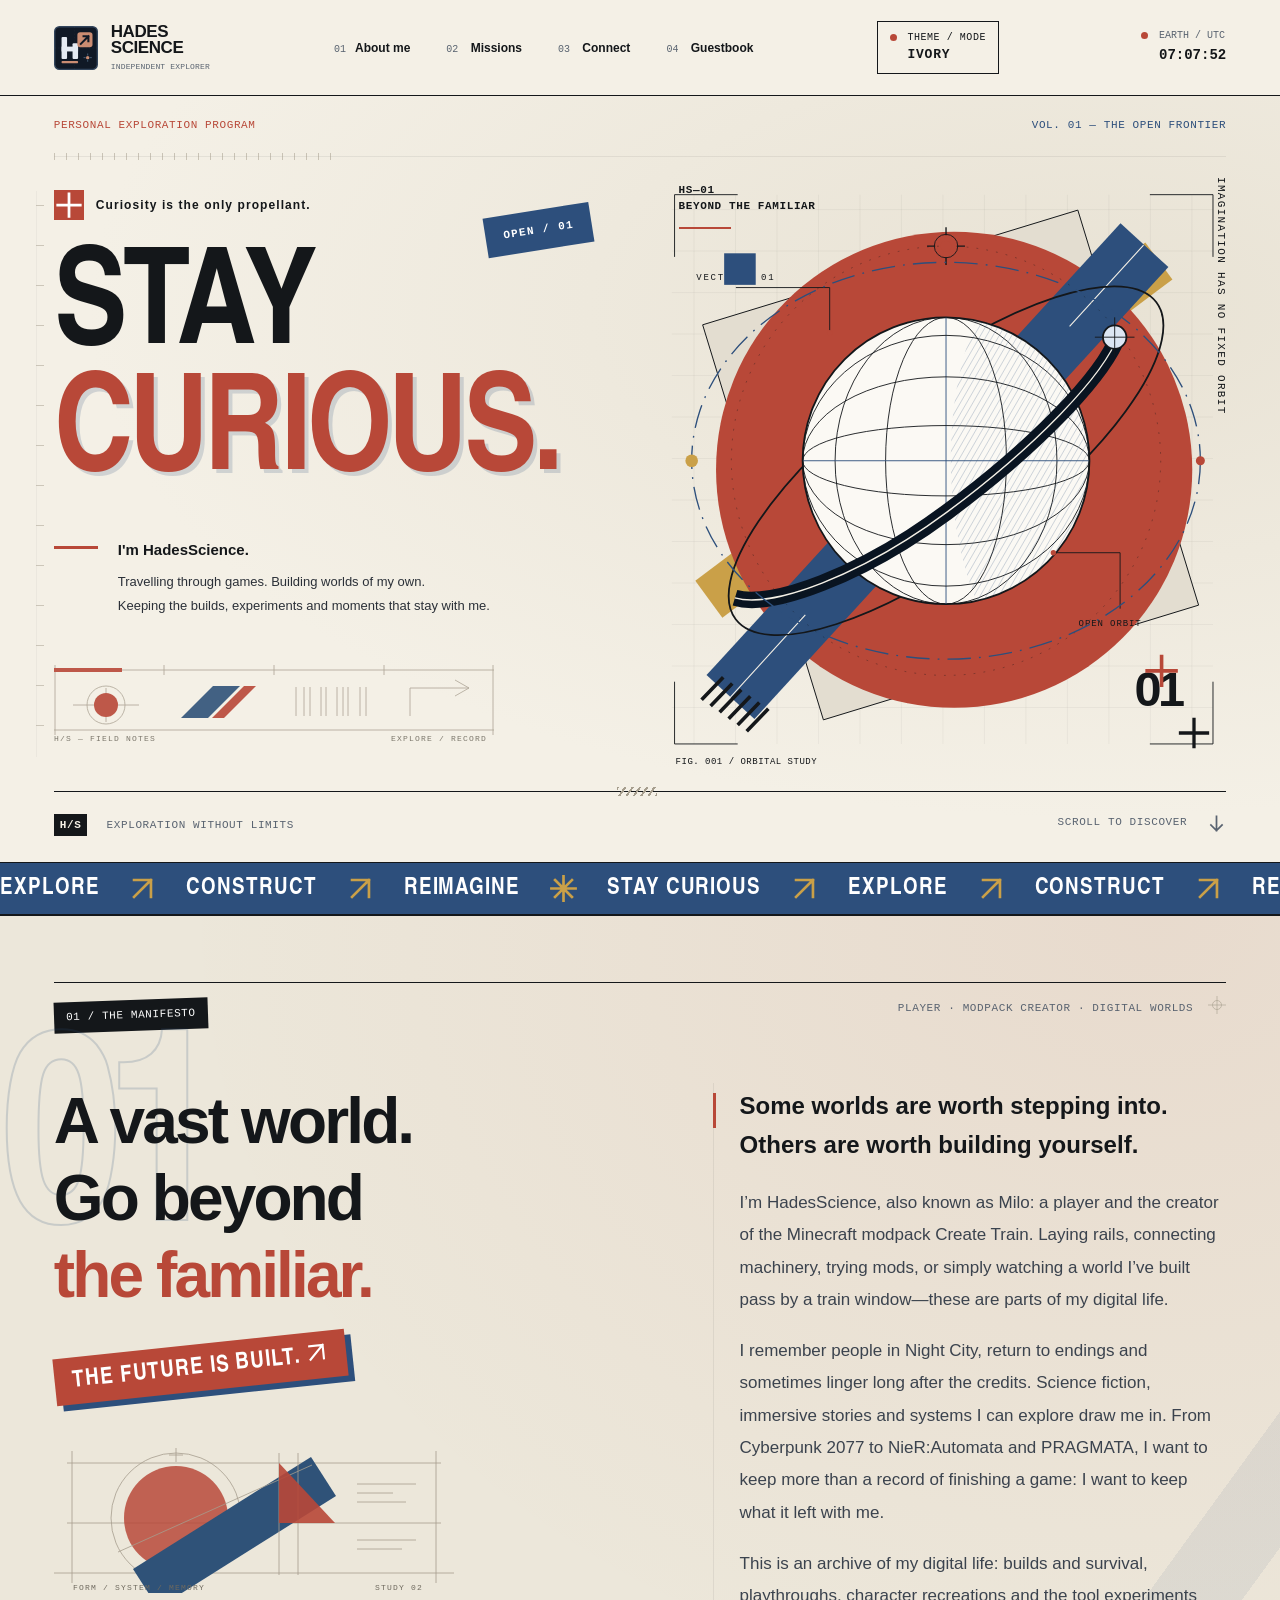
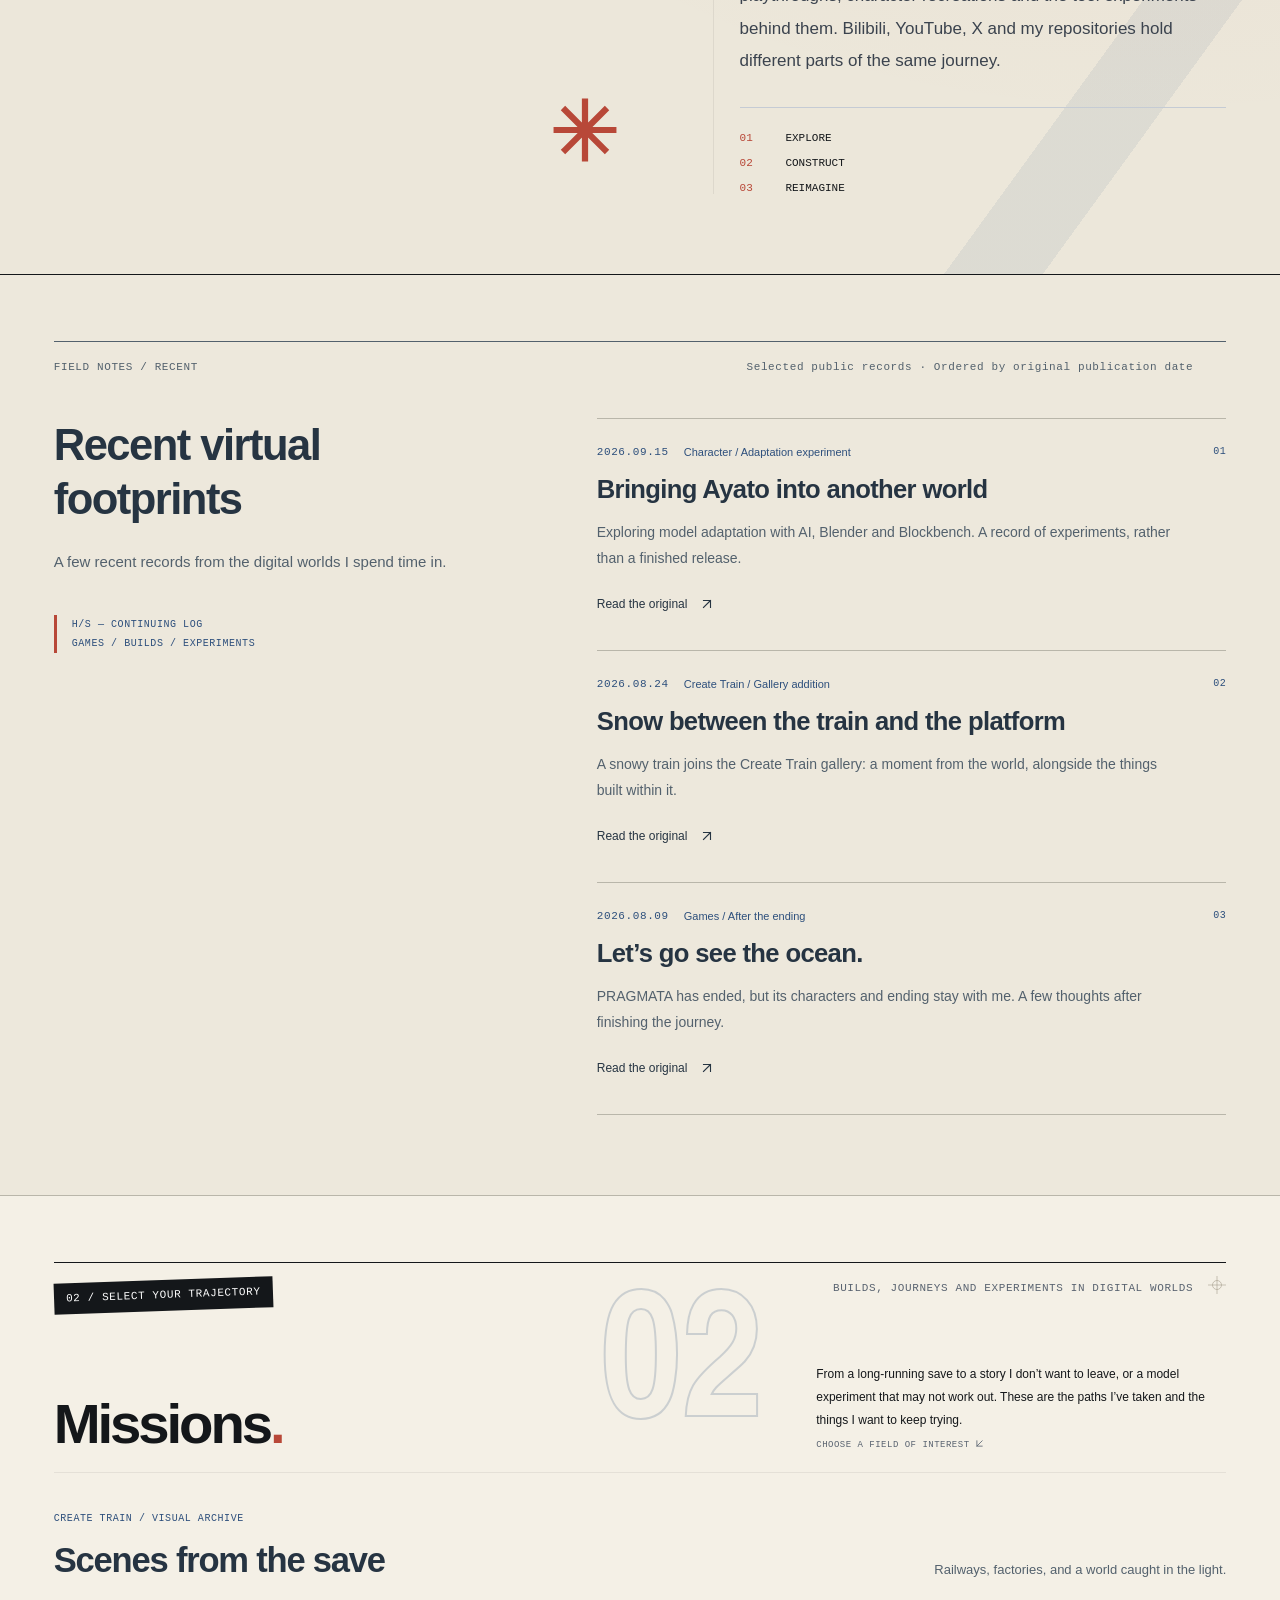
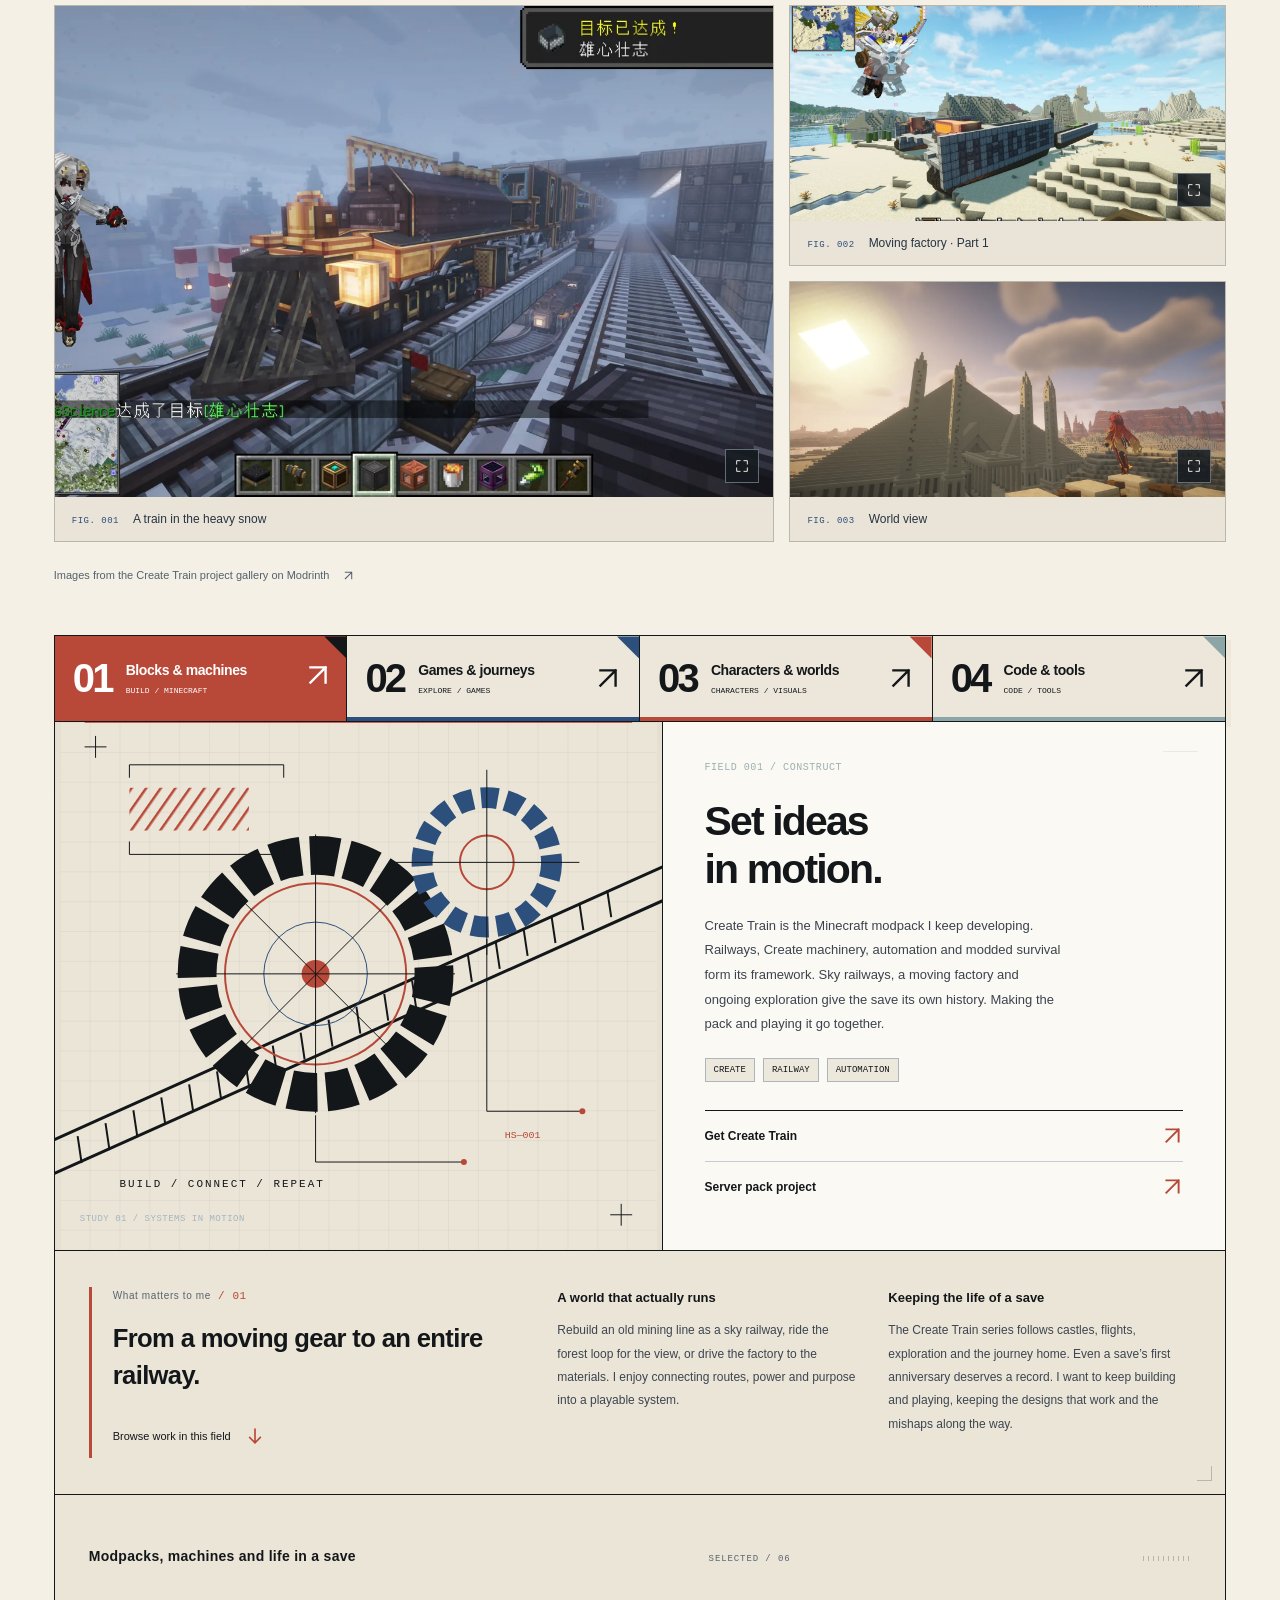
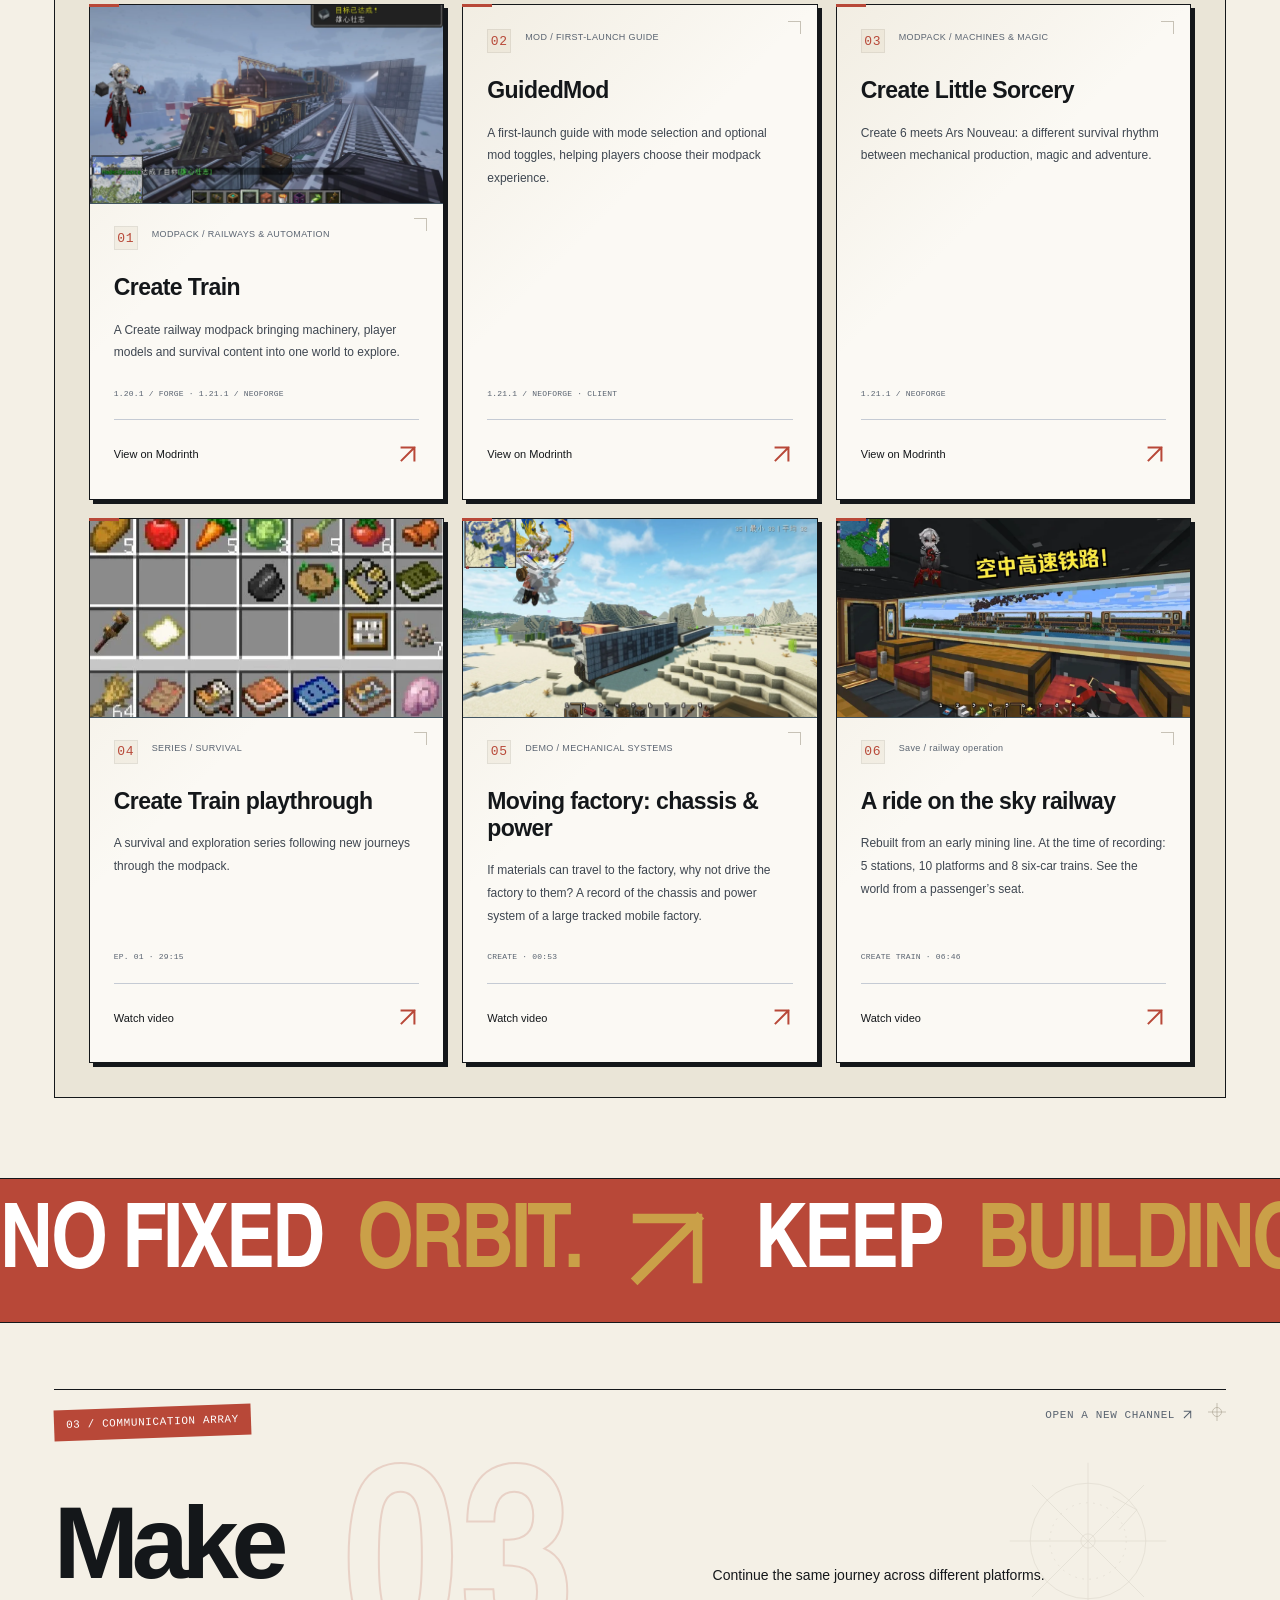
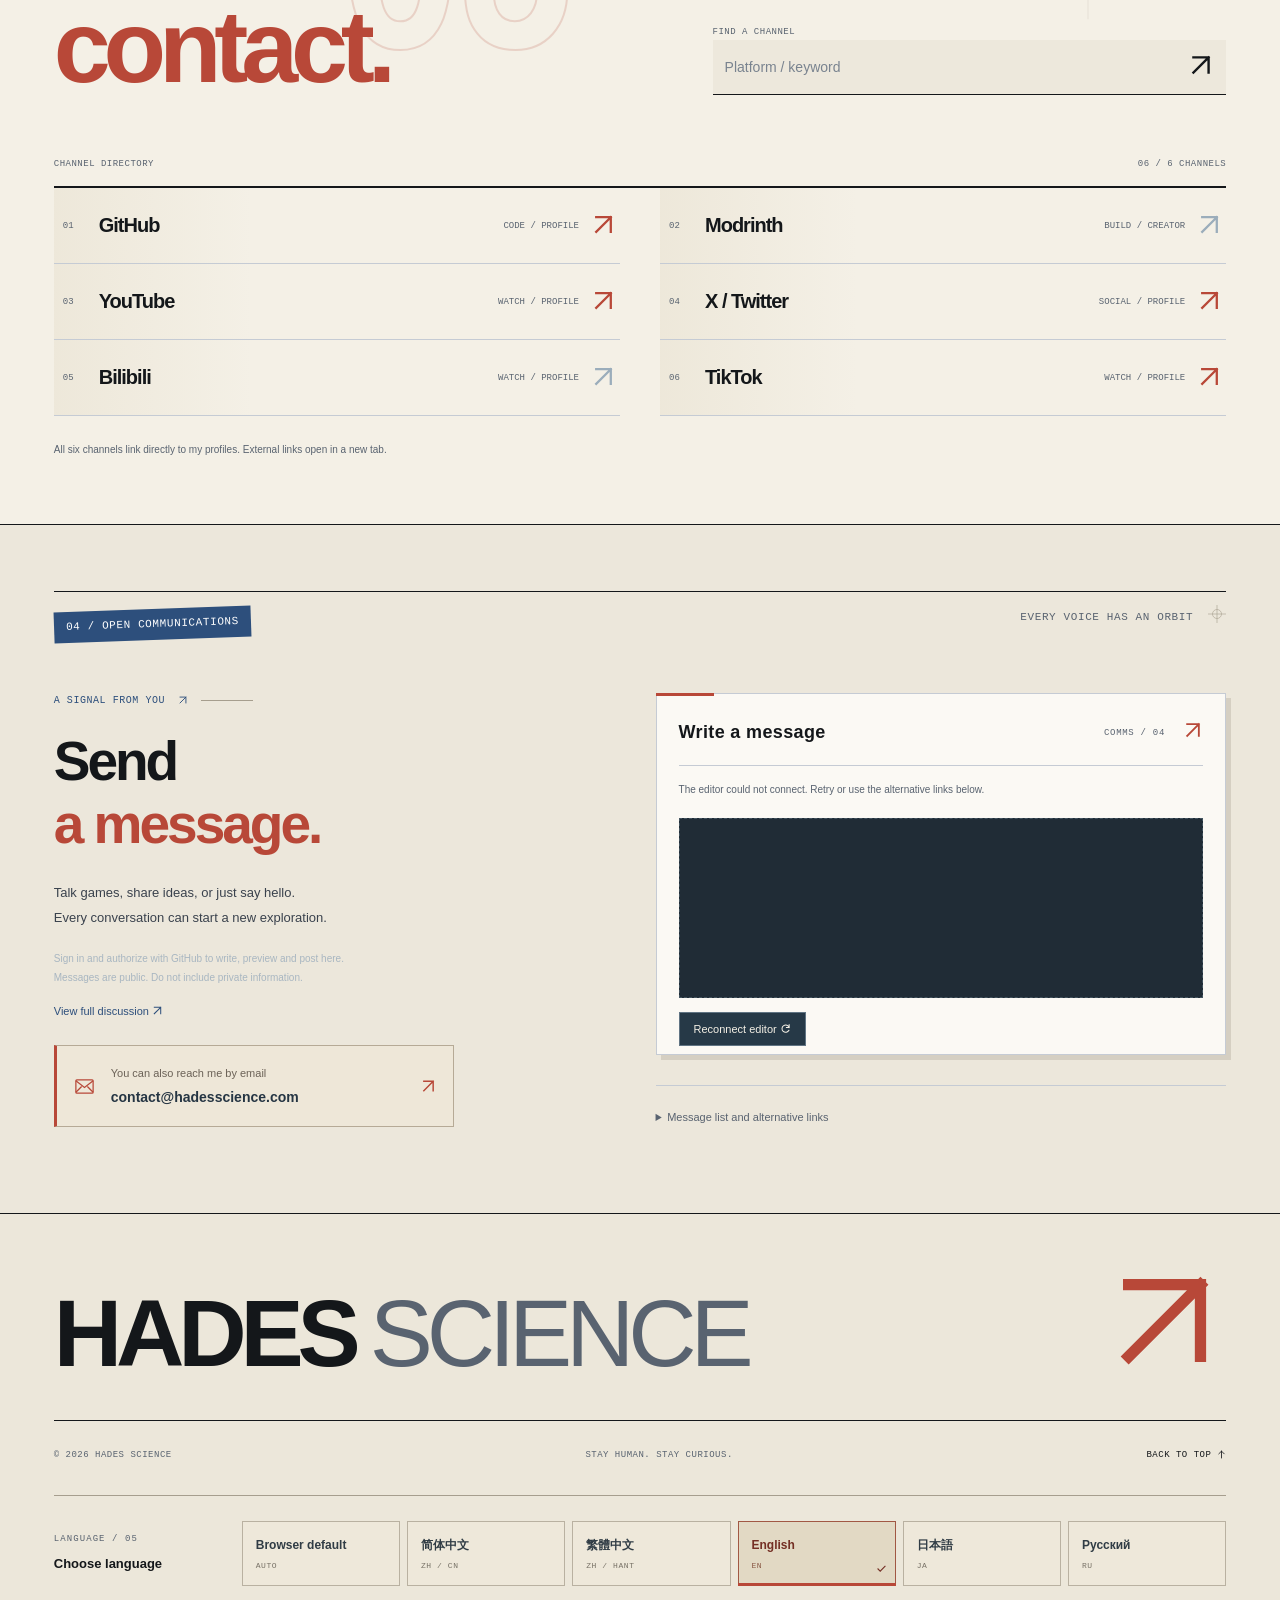
==== commit 075ad7a6: "Remove redundant guestbook jump button and unused styling" ====
--- a/en/index.html
+++ b/en/index.html
@@ -2,7 +2,7 @@
 <html lang="en">
 <head>
 <meta charset="utf-8"><meta name="viewport" content="width=device-width,initial-scale=1"><meta name="theme-color" content="#151b21"><meta name="description" content="HadesScience’s digital life: Create Train, Minecraft railways and builds, game journeys, character models and tool experiments." data-i18n-attrs='{"content":"meta.description"}'><title>HadesScience — Personal Exploration Program</title><link rel="icon" type="image/x-icon" sizes="16x16 32x32 48x48 64x64" href="/favicon.ico?v=brand-fixed-20261018">
-  <link rel="icon" type="image/svg+xml" sizes="any" href="/assets/insignia.svg?v=brand-fixed-20261018"><script>(()=>{let t;try{t=localStorage.getItem('hs-theme-preference');}catch{}if(t!=='ivory'&&t!=='mineral')t=matchMedia('(prefers-color-scheme: dark)').matches?'mineral':'ivory';document.documentElement.dataset.theme=t;const m=document.querySelector('meta[name="theme-color"]');if(m)m.content=t==='ivory'?'#f4f0e6':'#151b21';})();</script><link rel="stylesheet" href="/styles.css?v=virtual-footprints-20261019"><script src="/i18n.js?v=virtual-footprints-20261019" defer></script><script src="/script.js?v=virtual-footprints-20261019" defer></script><script src="/guestbook.js?v=languages-21" defer></script><script src="/guestbook-inline.js?v=languages-21" defer></script>
+  <link rel="icon" type="image/svg+xml" sizes="any" href="/assets/insignia.svg?v=brand-fixed-20261018"><script>(()=>{let t;try{t=localStorage.getItem('hs-theme-preference');}catch{}if(t!=='ivory'&&t!=='mineral')t=matchMedia('(prefers-color-scheme: dark)').matches?'mineral':'ivory';document.documentElement.dataset.theme=t;const m=document.querySelector('meta[name="theme-color"]');if(m)m.content=t==='ivory'?'#f4f0e6':'#151b21';})();</script><link rel="stylesheet" href="/styles.css?v=guestbook-trim-20261021"><script src="/i18n.js?v=guestbook-trim-20261021" defer></script><script src="/script.js?v=virtual-footprints-20261019" defer></script><script src="/guestbook.js?v=languages-21" defer></script><script src="/guestbook-inline.js?v=languages-21" defer></script>
 <link rel="apple-touch-icon" sizes="180x180" href="/apple-touch-icon.png?v=brand-fixed-20261018">
 <link rel="canonical" href="https://hadesscience.com/en/">
 <link rel="alternate" hreflang="zh-CN" href="https://hadesscience.com/zh-cn/">
@@ -67,7 +67,6 @@
       <p class="guestbook-kicker mono">A SIGNAL FROM YOU <svg class="ui-icon" viewbox="0 0 24 24" aria-hidden="true" focusable="false"><use href="#icon-arrow-ne"></use></svg></p>
       <h2 id="guestbook-title" data-i18n-nodes='["guest.title1"]'>留下<br><span data-i18n-nodes='["guest.title2"]'>一条讯息。</span></h2>
       <p data-i18n-nodes='["guest.intro1","guest.intro2"]'>关于游戏、创作，或只是打声招呼。<br>每一次交流，都可能是新探索的起点。</p>
-      <a class="guestbook-write" href="#guestbook-editor"><span data-i18n-nodes='["guest.write"]'>在这里写留言<small>WRITE RIGHT HERE</small></span><span aria-hidden="true"><svg class="ui-icon" viewbox="0 0 24 24" aria-hidden="true" focusable="false"><use href="#icon-arrow-ne"></use></svg></span></a>
       <p class="guestbook-notice" data-i18n-nodes='["guest.notice"]'>首次留言需完成 GitHub 登录授权，随后即可在页内编辑器中输入、预览和发布。留言会公开展示，请勿填写私人信息。</p>
       <a class="guestbook-thread" href="https://github.com/HadesScience/hadesscience-personal-website/issues/1" target="_blank" rel="noopener noreferrer" data-i18n-nodes='["guest.thread"]'>查看完整讨论 <svg class="ui-icon" viewbox="0 0 24 24" aria-hidden="true" focusable="false"><use href="#icon-arrow-ne"></use></svg></a>
     <a class="guestbook-email" href="mailto:contact@hadesscience.com"><svg class="email-envelope" viewbox="0 0 24 24" fill="none" aria-hidden="true" focusable="false"><rect x="3" y="5" width="18" height="14" rx="1"></rect><path d="m3 6 9 7 9-7M3 18l6-6m12 6-6-6"></path></svg><span><small data-i18n-nodes='["guest.email"]'>也可以通过邮件联系</small><strong>contact@hadesscience.com</strong></span><svg class="ui-icon" viewbox="0 0 24 24" aria-hidden="true" focusable="false"><use href="#icon-arrow-ne"></use></svg></a></div>
--- a/styles.css
+++ b/styles.css
@@ -103,9 +103,9 @@
 .input-row{background:#1c2730;border-color:#586a78}.input-row input::placeholder{color:#9caab5}.channel::before{background:#2c3b48}.channel:hover{color:#e0e4e6}.channel:nth-child(3n+2) .channel-arrow{color:#9badbb}.channel:hover .channel-kind,.channel:hover .channel-index{color:#b5c2cc}.contact>.section-caption>span:first-child{background:#bf8e79}.footer{background:#10161b;border-color:#35424d}.footer-wordmark>span:first-child{color:#9caebb}.footer-meta{color:#a4b0b8;border-color:#35434e}.hazard-line{background:repeating-linear-gradient(-55deg,#aaa58d 0 12px,#526d85 12px 24px,#ba846e 24px 36px,#202b34 36px 48px)}
 @media(max-width:760px){.navigation{background:#192128}.hero h1>span{text-shadow:2px 2px 0 #34434f}}
 /* A public guestbook, backed by the repository's dedicated conversation. */
-.guestbook{background:#1a252f;border-top:1px solid var(--line)}.guestbook>.section-caption{color:var(--muted);border-color:#465560}.guestbook>.section-caption>span:first-child{display:inline-block;background:#526d85;color:#e7ebee;padding:7px 12px;transform:rotate(-2deg)}.guestbook-layout{display:grid;grid-template-columns:1fr 1.15fr;gap:9%}.guestbook-kicker{font-size:10px;color:var(--acid);margin-bottom:22px}.guestbook-intro h2{font-size:clamp(40px,4.3vw,72px);line-height:1.15}.guestbook-intro h2>span{color:var(--orange)}.guestbook-intro>p:not(.guestbook-kicker){font-size:13px;line-height:1.9;color:#b0bdc7;margin-top:25px}.guestbook-write{display:flex;justify-content:space-between;align-items:stretch;max-width:330px;border:1px solid #74828c;margin-top:27px;background:#24333f}.guestbook-write>span:first-child{padding:17px 18px;font-size:13px;font-weight:700}.guestbook-write small{display:block;margin-top:7px;font:8px var(--mono);letter-spacing:.06em}.guestbook-write>span:last-child{display:grid;place-items:center;font-size:31px;width:64px;background:var(--orange);color:var(--ink)}.guestbook-write:hover{background:#314451}.guestbook-write>span:last-child{transition:background .25s}.guestbook-write:hover>span:last-child{background:#d49a81}.guestbook-intro>.guestbook-notice{font-size:10px!important;line-height:1.9!important;color:#a8b6c1!important;max-width:335px;margin-top:18px!important}.guestbook-thread{display:inline-block;margin-top:18px;font-size:11px;color:var(--signal)}.guestbook-thread:hover{color:var(--orange)}.guestbook-feed{min-width:0;position:relative}.guestbook-toolbar{border-bottom:2px solid #5a6e7e;display:flex;justify-content:space-between;align-items:center;gap:18px;padding-bottom:16px}.guestbook-toolbar>.mono{font-size:10px;color:#b2c0cb}.guestbook-toolbar button{min-height:36px;background:transparent;border:1px solid #607483;padding:8px 11px;font-size:11px}.guestbook-toolbar button>span{color:var(--orange);margin-left:7px}.guestbook-toolbar button:hover{background:#2c3c48}.guestbook-toolbar button:disabled,.guestbook-more:disabled{opacity:.6;cursor:wait}.guestbook-status{font-size:11px;line-height:1.8;color:#b1c0cb;padding:17px 0}.guestbook-empty{border:1px solid #405562;background:#202e39;min-height:230px;padding:32px;text-align:left}.empty-orbit{display:block;font:60px/1 var(--sans);color:#889f9f;margin-bottom:18px}.guestbook-empty>p{font-size:19px;font-weight:700}.guestbook-empty>small{display:block;color:#aabcc9;font-size:12px;margin-top:12px}.guestbook-order{font-size:9px;color:#9faeb9;line-height:1.8;padding-top:17px}.guestbook-message{border-bottom:1px solid #40515e;padding:22px 0;animation:entry-lift .4s both}.guestbook-message-head{display:flex;gap:12px;align-items:center;margin-bottom:15px}.guestbook-monogram{background:#314656;color:#d2dcdf;width:34px;height:34px;display:grid;place-items:center;font:bold 14px var(--mono);flex-shrink:0}.guestbook-message-meta{display:flex;flex-direction:column;gap:5px;min-width:0}.guestbook-author{font-size:12px;font-weight:700;overflow-wrap:anywhere}.guestbook-date{font:9px var(--mono);color:#9eafbc}.guestbook-permalink{margin-left:auto;font-size:20px;color:var(--orange);padding:6px}.guestbook-author:hover{color:var(--orange)}.guestbook-body{font-size:13px;line-height:1.85;white-space:pre-wrap;overflow-wrap:anywhere;color:#c1ccd3;margin-left:46px;max-height:420px;overflow:auto;padding-right:8px}.guestbook-more{display:block;width:100%;min-height:44px;padding:13px;background:#253744;color:var(--paper);border:1px solid #617482;margin-top:23px;font-size:12px}.guestbook-more:hover{background:#344c5d}.guestbook-spinner{display:block;width:20px;height:20px;border:2px solid #405463;border-top-color:var(--orange);border-radius:50%;animation:orbital-turn 1s linear infinite;margin:12px 0 25px}.guestbook noscript p{font-size:12px;padding-top:20px}.guestbook noscript a{color:var(--orange)}
+.guestbook{background:#1a252f;border-top:1px solid var(--line)}.guestbook>.section-caption{color:var(--muted);border-color:#465560}.guestbook>.section-caption>span:first-child{display:inline-block;background:#526d85;color:#e7ebee;padding:7px 12px;transform:rotate(-2deg)}.guestbook-layout{display:grid;grid-template-columns:1fr 1.15fr;gap:9%}.guestbook-kicker{font-size:10px;color:var(--acid);margin-bottom:22px}.guestbook-intro h2{font-size:clamp(40px,4.3vw,72px);line-height:1.15}.guestbook-intro h2>span{color:var(--orange)}.guestbook-intro>p:not(.guestbook-kicker){font-size:13px;line-height:1.9;color:#b0bdc7;margin-top:25px}.guestbook-intro>.guestbook-notice{font-size:10px!important;line-height:1.9!important;color:#a8b6c1!important;max-width:335px;margin-top:18px!important}.guestbook-thread{display:inline-block;margin-top:18px;font-size:11px;color:var(--signal)}.guestbook-thread:hover{color:var(--orange)}.guestbook-feed{min-width:0;position:relative}.guestbook-toolbar{border-bottom:2px solid #5a6e7e;display:flex;justify-content:space-between;align-items:center;gap:18px;padding-bottom:16px}.guestbook-toolbar>.mono{font-size:10px;color:#b2c0cb}.guestbook-toolbar button{min-height:36px;background:transparent;border:1px solid #607483;padding:8px 11px;font-size:11px}.guestbook-toolbar button>span{color:var(--orange);margin-left:7px}.guestbook-toolbar button:hover{background:#2c3c48}.guestbook-toolbar button:disabled,.guestbook-more:disabled{opacity:.6;cursor:wait}.guestbook-status{font-size:11px;line-height:1.8;color:#b1c0cb;padding:17px 0}.guestbook-empty{border:1px solid #405562;background:#202e39;min-height:230px;padding:32px;text-align:left}.empty-orbit{display:block;font:60px/1 var(--sans);color:#889f9f;margin-bottom:18px}.guestbook-empty>p{font-size:19px;font-weight:700}.guestbook-empty>small{display:block;color:#aabcc9;font-size:12px;margin-top:12px}.guestbook-order{font-size:9px;color:#9faeb9;line-height:1.8;padding-top:17px}.guestbook-message{border-bottom:1px solid #40515e;padding:22px 0;animation:entry-lift .4s both}.guestbook-message-head{display:flex;gap:12px;align-items:center;margin-bottom:15px}.guestbook-monogram{background:#314656;color:#d2dcdf;width:34px;height:34px;display:grid;place-items:center;font:bold 14px var(--mono);flex-shrink:0}.guestbook-message-meta{display:flex;flex-direction:column;gap:5px;min-width:0}.guestbook-author{font-size:12px;font-weight:700;overflow-wrap:anywhere}.guestbook-date{font:9px var(--mono);color:#9eafbc}.guestbook-permalink{margin-left:auto;font-size:20px;color:var(--orange);padding:6px}.guestbook-author:hover{color:var(--orange)}.guestbook-body{font-size:13px;line-height:1.85;white-space:pre-wrap;overflow-wrap:anywhere;color:#c1ccd3;margin-left:46px;max-height:420px;overflow:auto;padding-right:8px}.guestbook-more{display:block;width:100%;min-height:44px;padding:13px;background:#253744;color:var(--paper);border:1px solid #617482;margin-top:23px;font-size:12px}.guestbook-more:hover{background:#344c5d}.guestbook-spinner{display:block;width:20px;height:20px;border:2px solid #405463;border-top-color:var(--orange);border-radius:50%;animation:orbital-turn 1s linear infinite;margin:12px 0 25px}.guestbook noscript p{font-size:12px;padding-top:20px}.guestbook noscript a{color:var(--orange)}
 @media(max-width:1100px){.navigation{gap:21px}.navigation a span{margin-right:6px}.guestbook-layout{gap:6%}.guestbook-toolbar>.mono{font-size:8px}}
-@media(max-width:760px){.navigation{gap:0}.guestbook-layout{grid-template-columns:1fr;gap:38px}.guestbook-intro h2{font-size:43px}.guestbook-kicker{font-size:9px;margin-bottom:18px}.guestbook-intro>p:not(.guestbook-kicker){font-size:12px;margin-top:20px}.guestbook-write{max-width:none}.guestbook-intro>.guestbook-notice{max-width:none;font-size:10px!important}.guestbook-toolbar>.mono{font-size:9px}.guestbook-message{padding:20px 0}.guestbook-body{margin-left:0;font-size:12px}.guestbook-empty{min-height:210px;padding:25px}.guestbook-status{font-size:10px}.guestbook>.section-caption>span:last-child{font-size:6px}}
+@media(max-width:760px){.navigation{gap:0}.guestbook-layout{grid-template-columns:1fr;gap:38px}.guestbook-intro h2{font-size:43px}.guestbook-kicker{font-size:9px;margin-bottom:18px}.guestbook-intro>p:not(.guestbook-kicker){font-size:12px;margin-top:20px}.guestbook-intro>.guestbook-notice{max-width:none;font-size:10px!important}.guestbook-toolbar>.mono{font-size:9px}.guestbook-message{padding:20px 0}.guestbook-body{margin-left:0;font-size:12px}.guestbook-empty{min-height:210px;padding:25px}.guestbook-status{font-size:10px}.guestbook>.section-caption>span:last-child{font-size:6px}}
 @media(prefers-reduced-motion:reduce){.guestbook-message{animation:none}}
 @media(max-width:760px){[data-drift]{transform:none!important}}
 .guestbook-editor{scroll-margin-top:calc(var(--header) + 22px)}.guestbook-editor-heading{display:flex;justify-content:space-between;align-items:center;border-bottom:2px solid #5a6e7e;padding-bottom:19px;gap:16px}.guestbook-editor-heading h3{font-size:19px;font-weight:700}.guestbook-editor-heading>.mono{color:var(--muted);font-size:9px}.guestbook-inline-status{font-size:11px;line-height:1.9;color:#acbac5;padding:15px 0}.guestbook-widget{min-height:180px}.guestbook-widget .utterances{max-width:none;width:100%;margin:0}.guestbook-widget .utterances-frame{color-scheme:normal;background:transparent}.guestbook-readback{margin-top:28px;border-top:1px solid #435560;padding-top:17px}.guestbook-readback>summary{cursor:pointer;font-size:11px;color:var(--muted);line-height:1.8}.guestbook-readback[open]>summary{margin-bottom:22px}.guestbook-readback .guestbook-toolbar>.mono{font-size:8px}.guestbook-inline-status+#guestbook-widget:empty{border:1px dashed #435560;background:#202c36}#guestbook-inline-retry{font-size:11px;padding:10px 14px;border:1px solid #607483;background:#263947;color:var(--paper);margin-top:14px}@media(max-width:760px){.guestbook-editor-heading h3{font-size:18px}.guestbook-inline-status{font-size:10px}.guestbook-widget{min-height:210px}.guestbook-layout{gap:32px}}
@@ -746,22 +746,6 @@
 }
 html[data-theme="ivory"] .guestbook-kicker {
   color: var(--blue);
-}
-html[data-theme="ivory"] .guestbook-write {
-  background: #fbf9f4;
-  border: 1px solid var(--line);
-  box-shadow: 4px 4px 0 #d5cfc2;
-}
-html[data-theme="ivory"] .guestbook-write>span:first-child {
-  color: var(--ink);
-}
-html[data-theme="ivory"] .guestbook-write>span:last-child {
-  background: var(--orange);
-  color: #fff;
-}
-html[data-theme="ivory"] .guestbook-write:hover {
-  background: #fff;
-  border-color: var(--orange);
 }
 html[data-theme="ivory"] .guestbook-editor {
   background: #fbf9f4;
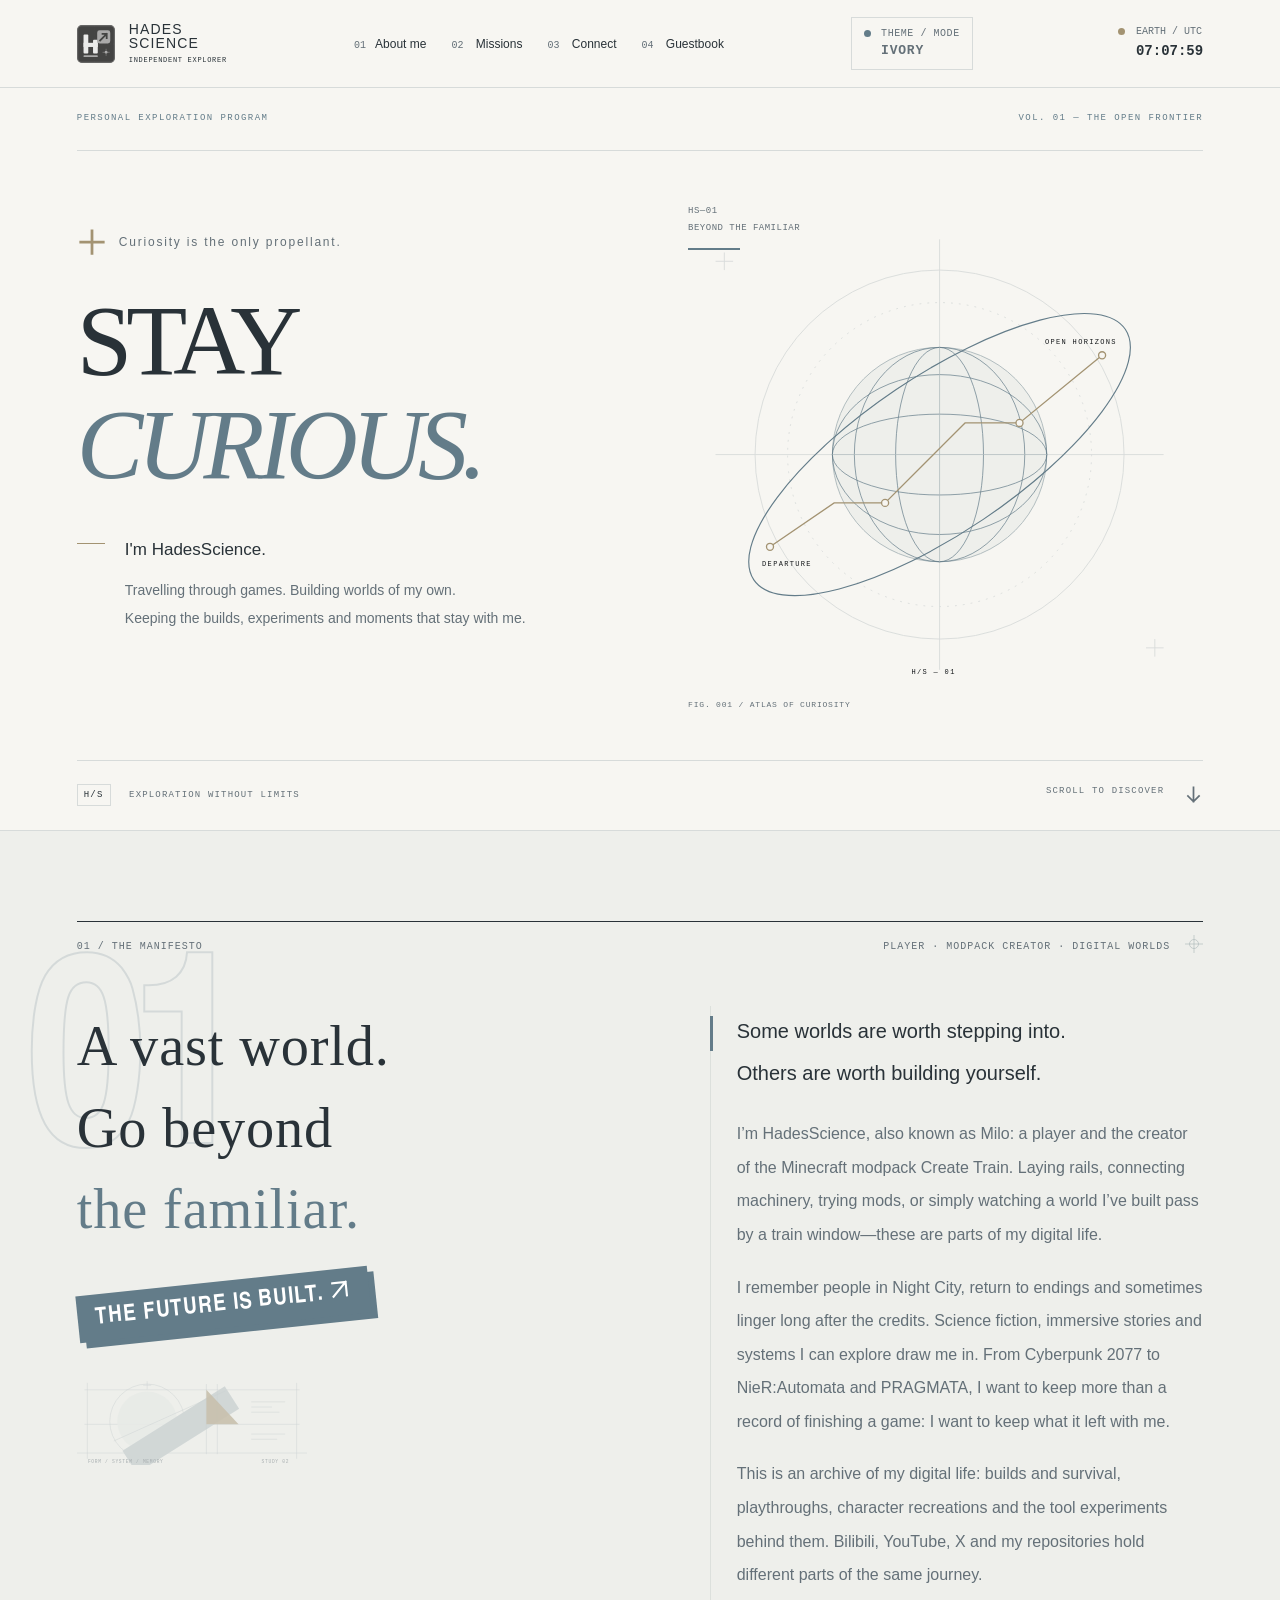
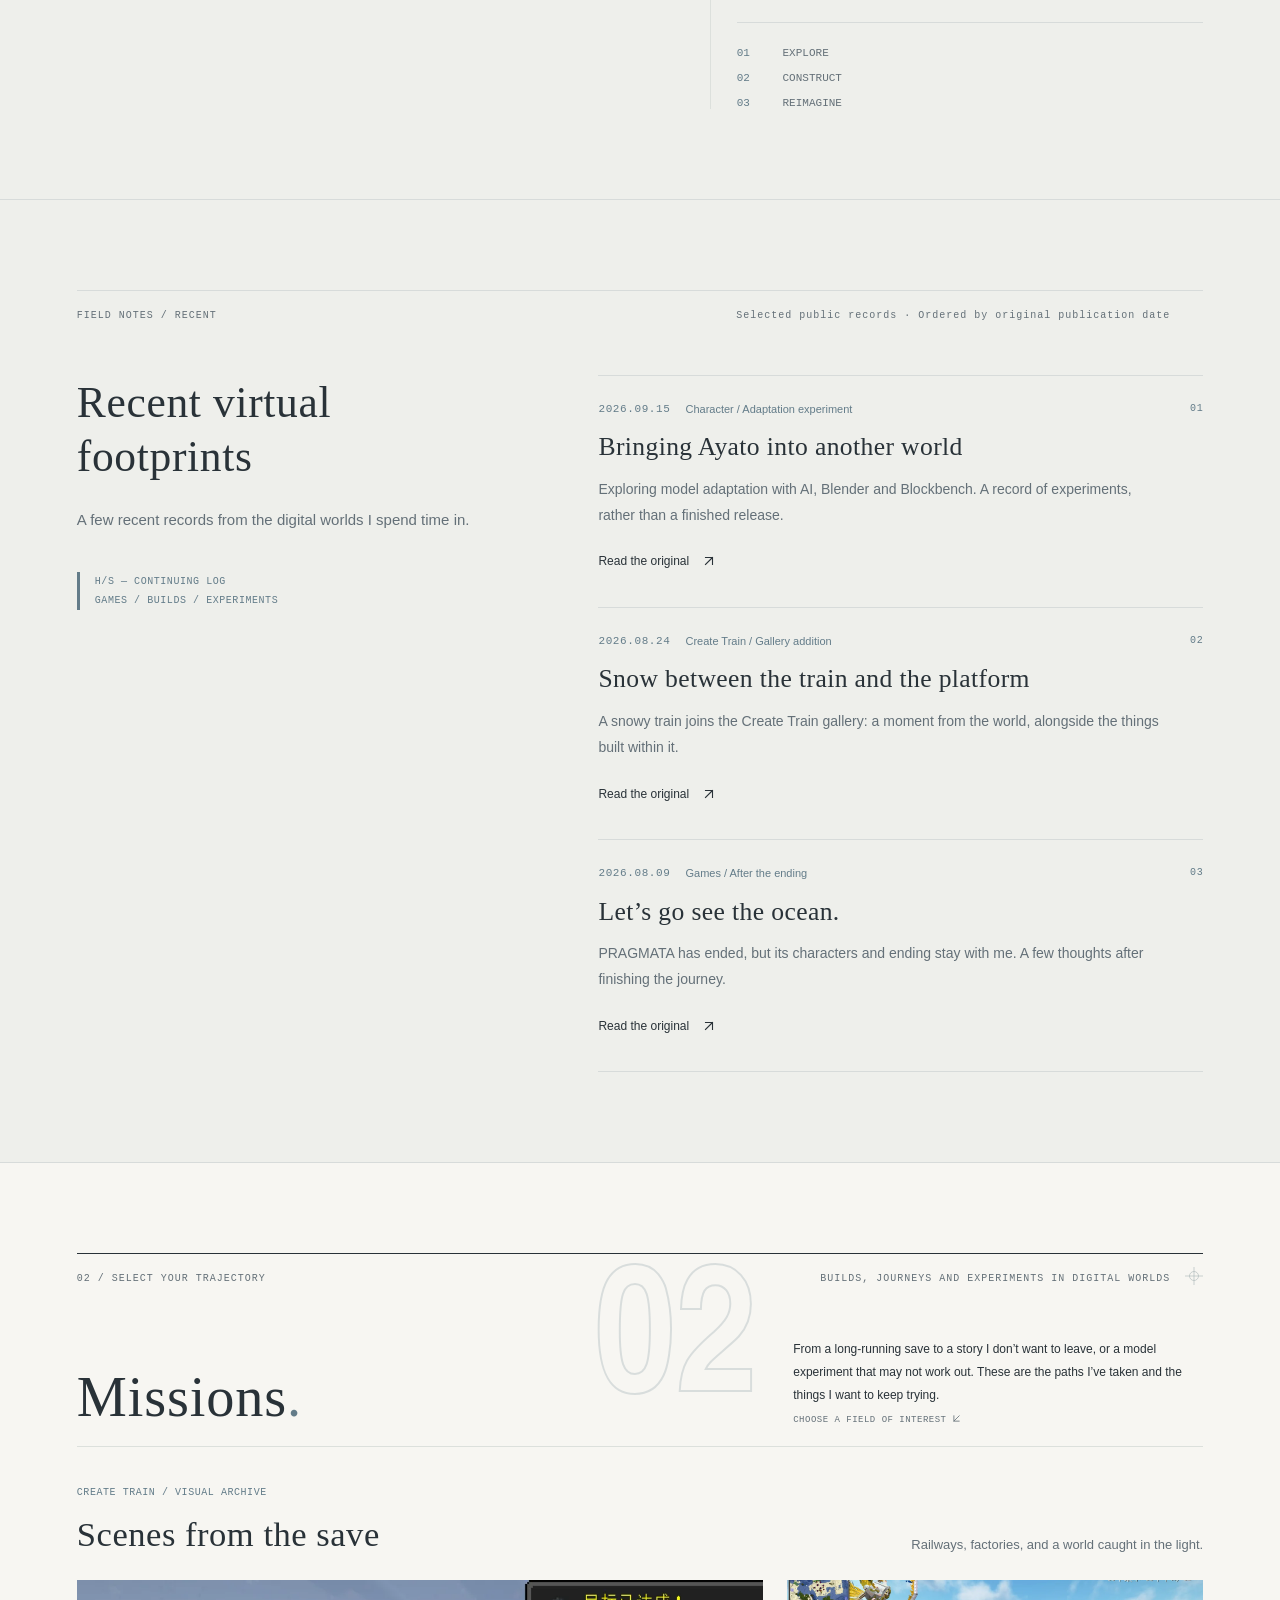
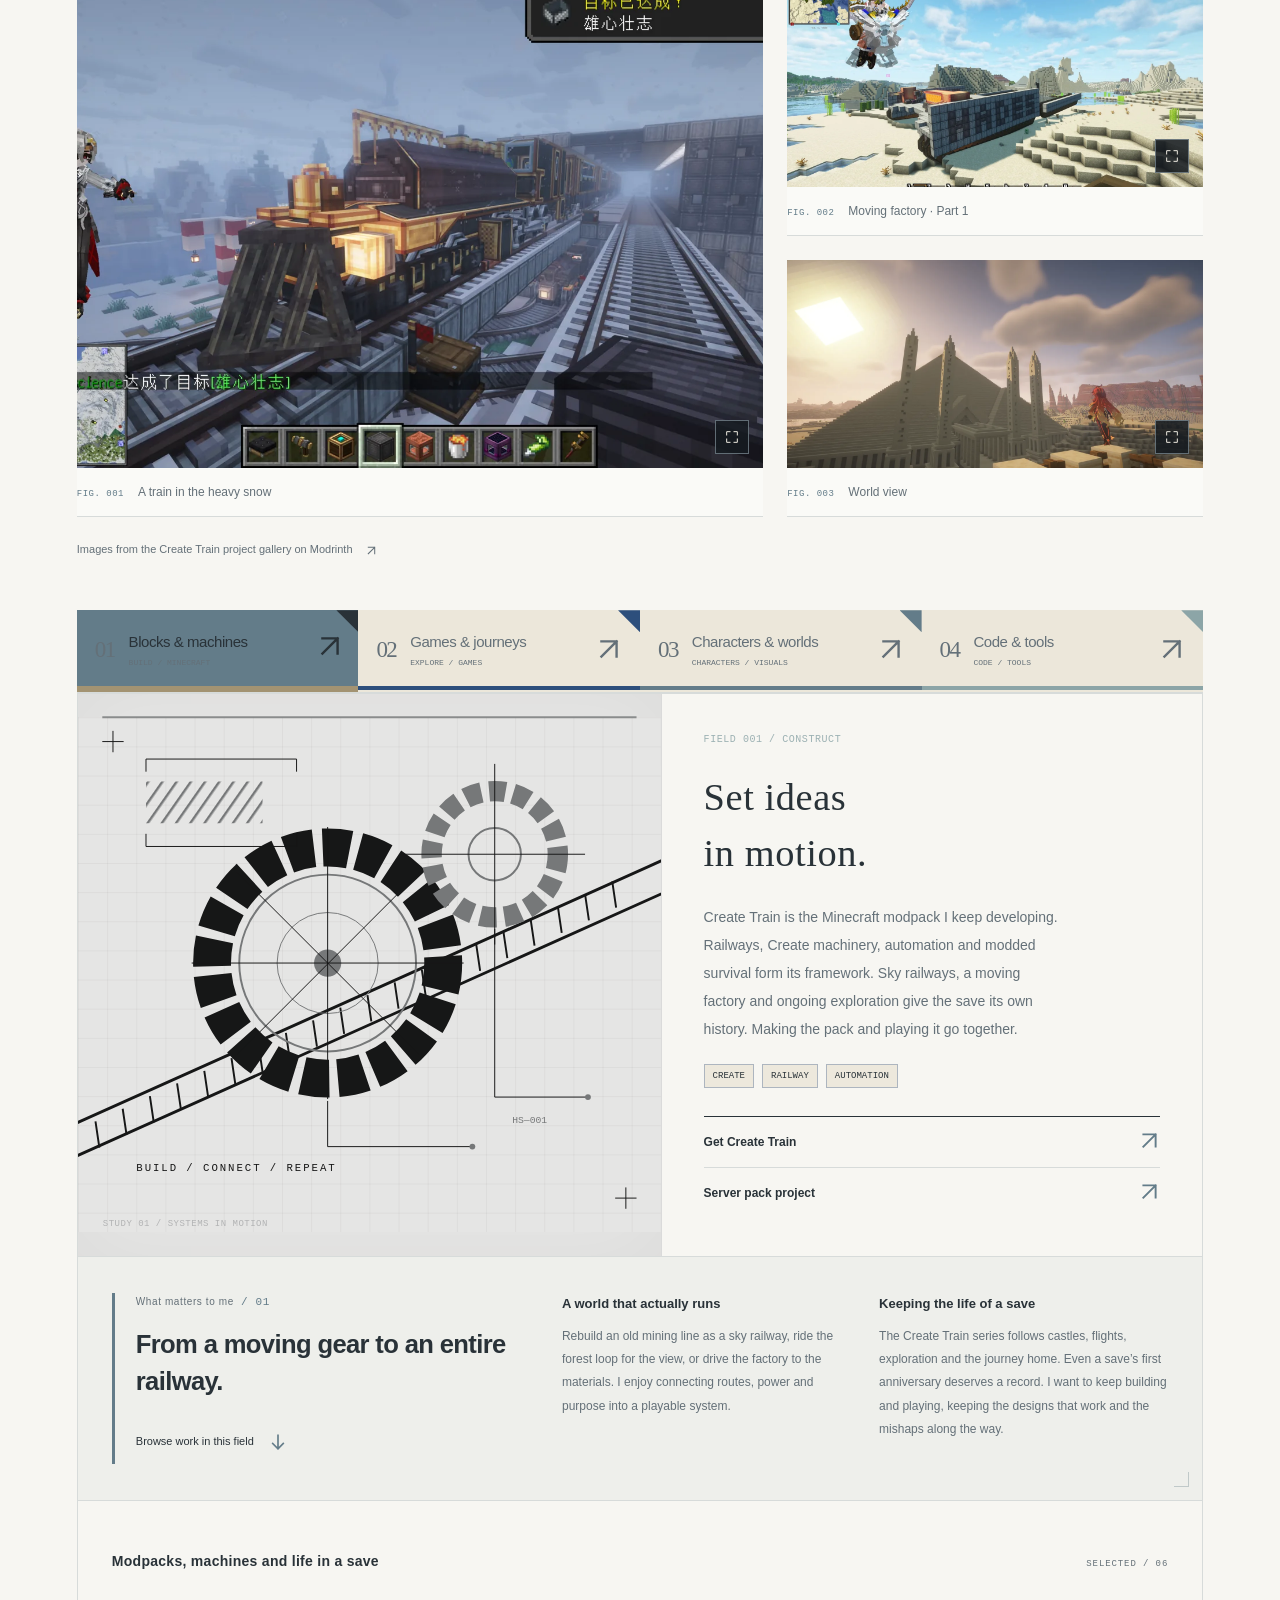
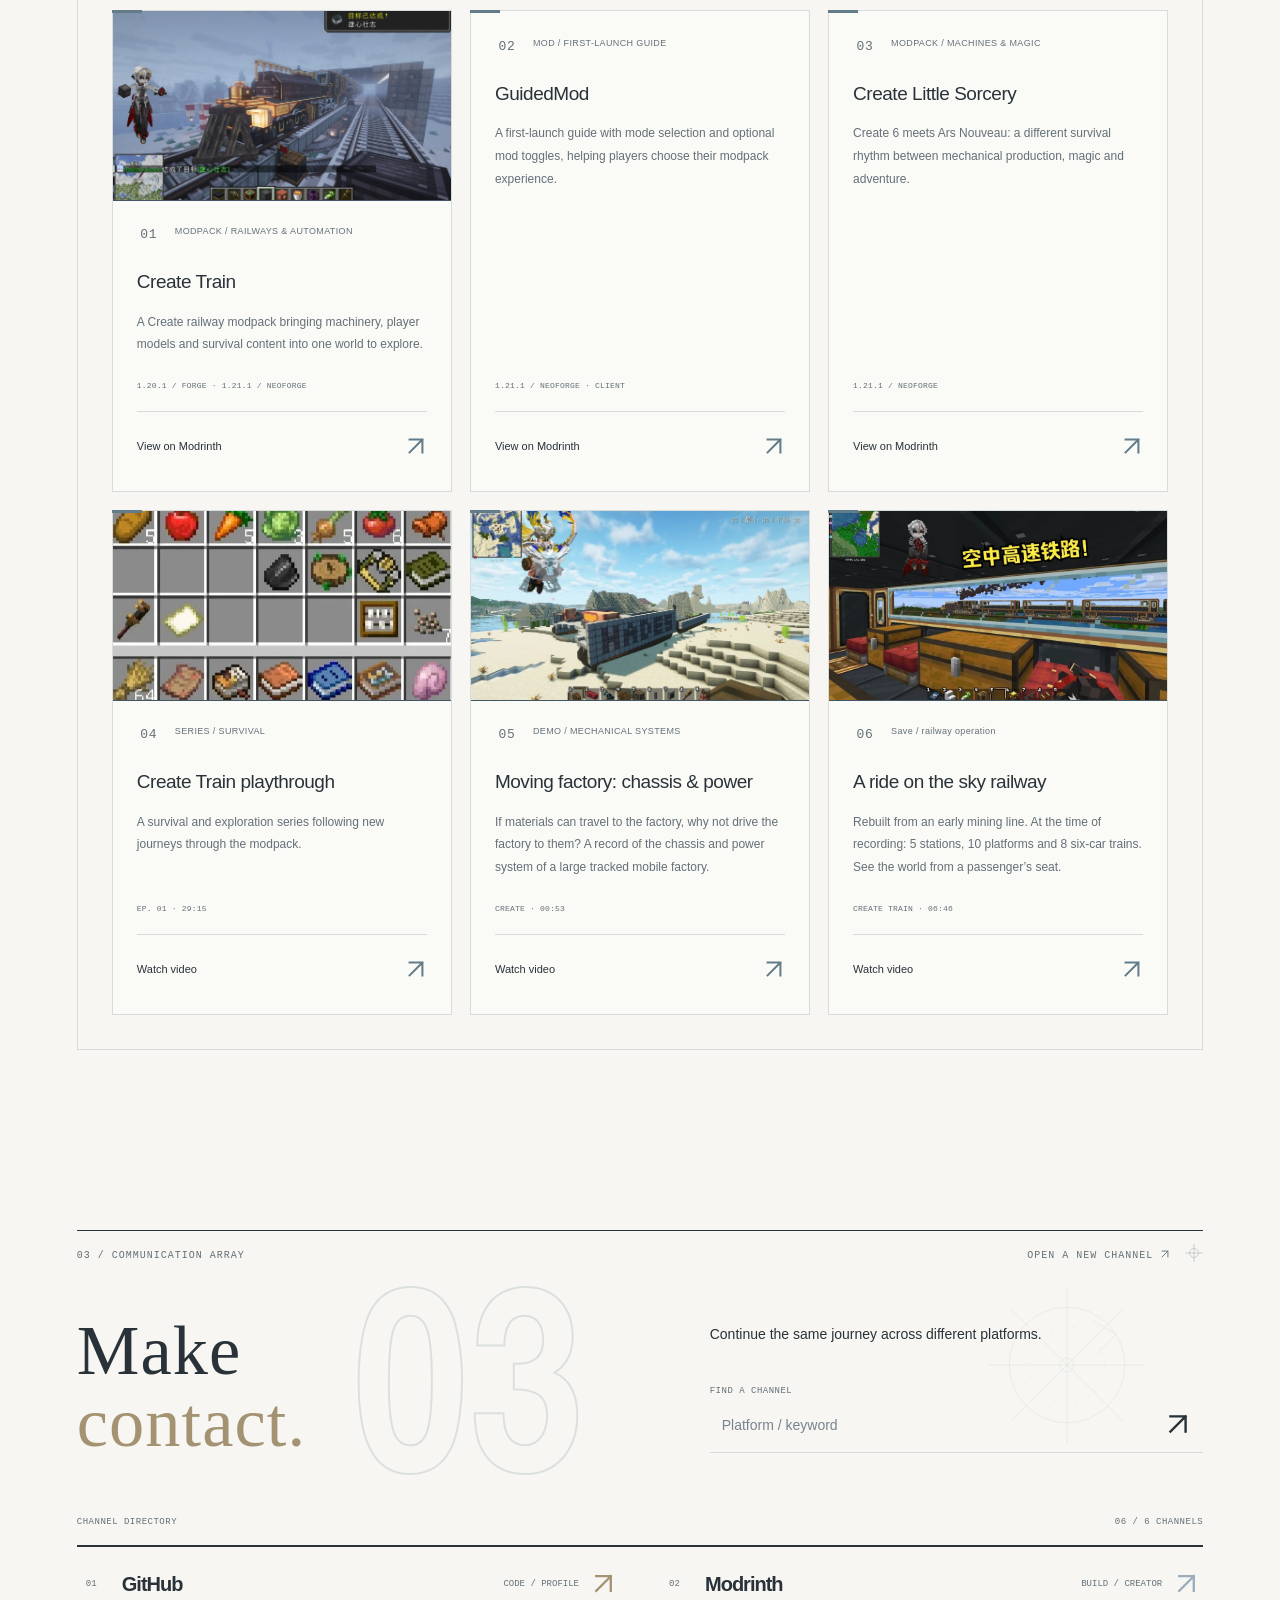
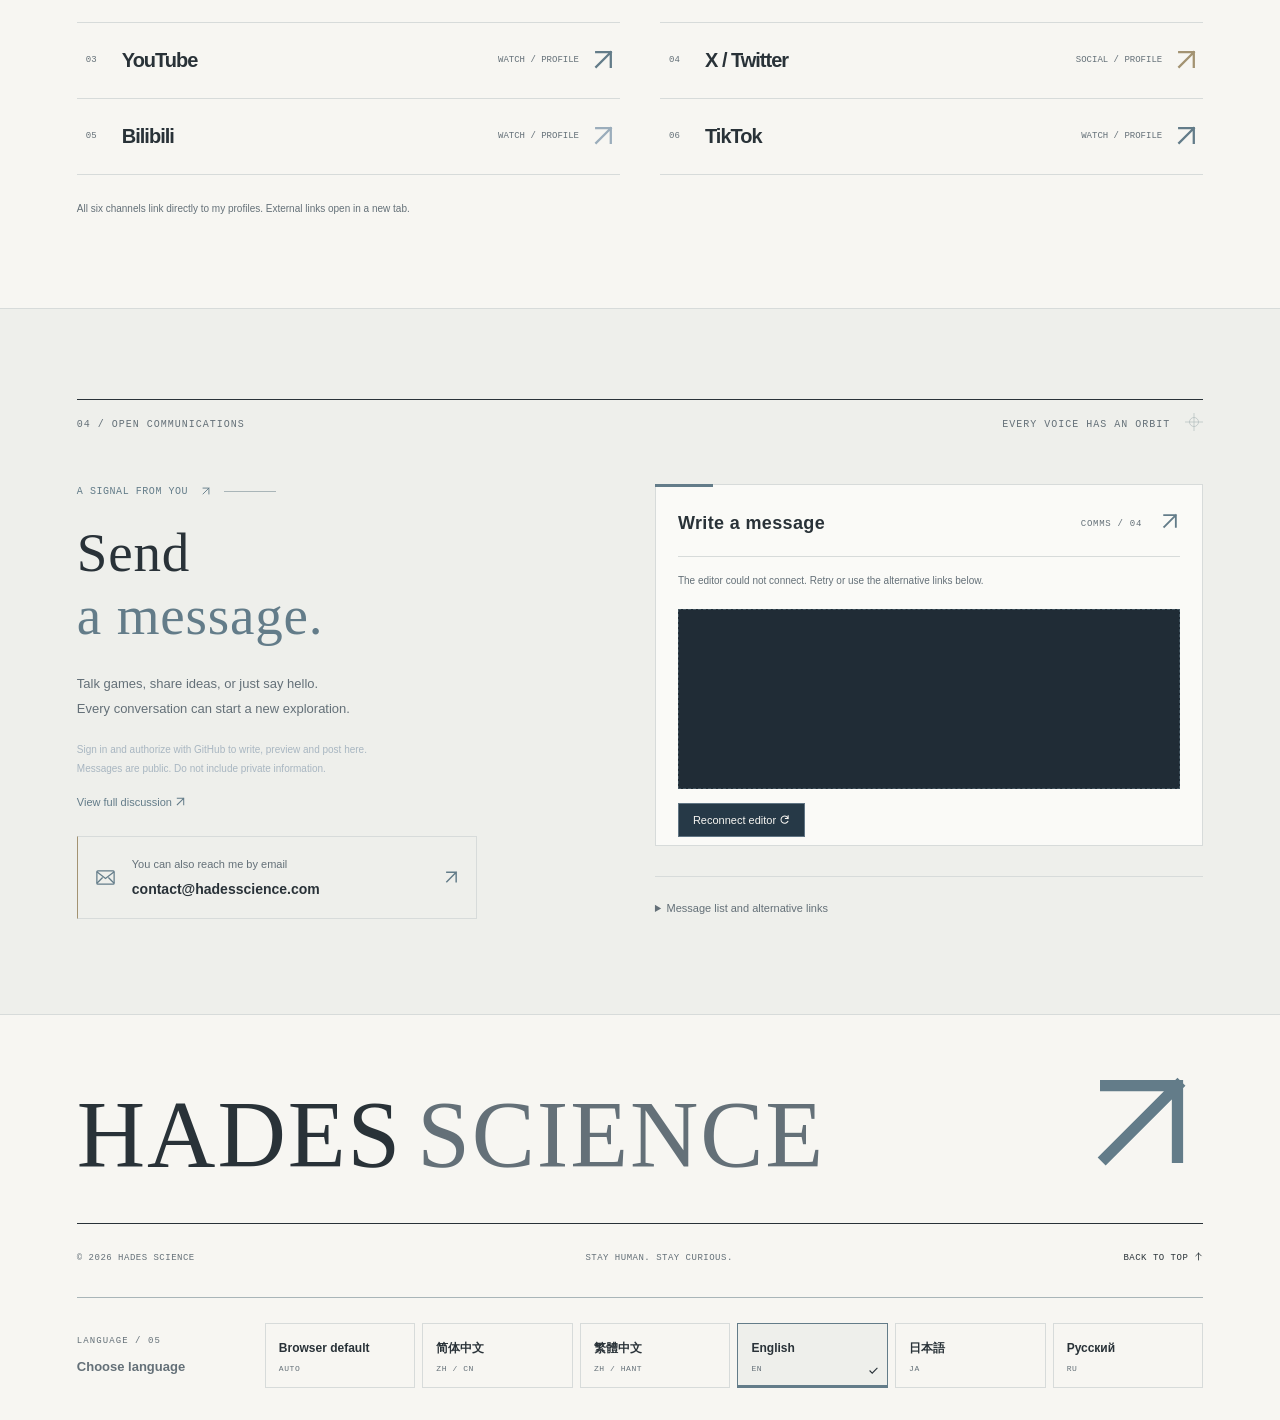
==== commit 1ce55b6b: "Preview a restrained archive design for the personal site" ====
--- a/en/index.html
+++ b/en/index.html
@@ -1,8 +1,8 @@
 <!DOCTYPE html>
 <html lang="en">
 <head>
-<meta charset="utf-8"><meta name="viewport" content="width=device-width,initial-scale=1"><meta name="theme-color" content="#151b21"><meta name="description" content="HadesScience’s digital life: Create Train, Minecraft railways and builds, game journeys, character models and tool experiments." data-i18n-attrs='{"content":"meta.description"}'><title>HadesScience — Personal Exploration Program</title><link rel="icon" type="image/x-icon" sizes="16x16 32x32 48x48 64x64" href="/favicon.ico?v=brand-fixed-20261018">
-  <link rel="icon" type="image/svg+xml" sizes="any" href="/assets/insignia.svg?v=brand-fixed-20261018"><script>(()=>{let t;try{t=localStorage.getItem('hs-theme-preference');}catch{}if(t!=='ivory'&&t!=='mineral')t=matchMedia('(prefers-color-scheme: dark)').matches?'mineral':'ivory';document.documentElement.dataset.theme=t;const m=document.querySelector('meta[name="theme-color"]');if(m)m.content=t==='ivory'?'#f4f0e6':'#151b21';})();</script><link rel="stylesheet" href="/styles.css?v=guestbook-trim-20261021"><script src="/i18n.js?v=guestbook-trim-20261021" defer></script><script src="/script.js?v=virtual-footprints-20261019" defer></script><script src="/guestbook.js?v=languages-21" defer></script><script src="/guestbook-inline.js?v=languages-21" defer></script>
+<meta charset="utf-8"><meta name="viewport" content="width=device-width,initial-scale=1"><meta name="theme-color" content="#1b2226"><meta name="description" content="HadesScience’s digital life: Create Train, Minecraft railways and builds, game journeys, character models and tool experiments." data-i18n-attrs='{"content":"meta.description"}'><title>HadesScience — Personal Exploration Program</title><link rel="icon" type="image/x-icon" sizes="16x16 32x32 48x48 64x64" href="/favicon.ico?v=brand-fixed-20261018">
+  <link rel="icon" type="image/svg+xml" sizes="any" href="/assets/insignia.svg?v=brand-fixed-20261018"><script>(()=>{let t;try{t=localStorage.getItem('hs-theme-preference');}catch{}if(t!=='ivory'&&t!=='mineral')t=matchMedia('(prefers-color-scheme: dark)').matches?'mineral':'ivory';document.documentElement.dataset.theme=t;const m=document.querySelector('meta[name="theme-color"]');if(m)m.content=t==='ivory'?'#f7f6f2':'#1b2226';})();</script><link rel="stylesheet" href="/styles.css?v=guestbook-trim-20261021"><link rel="stylesheet" href="/quiet-archive.css?v=20261107"><script src="/i18n.js?v=guestbook-trim-20261021" defer></script><script src="/script.js?v=virtual-footprints-20261019" defer></script><script src="/guestbook.js?v=languages-21" defer></script><script src="/guestbook-inline.js?v=languages-21" defer></script>
 <link rel="apple-touch-icon" sizes="180x180" href="/apple-touch-icon.png?v=brand-fixed-20261018">
 <link rel="canonical" href="https://hadesscience.com/en/">
 <link rel="alternate" hreflang="zh-CN" href="https://hadesscience.com/zh-cn/">
@@ -27,8 +27,8 @@
 <div class="hero-top mono"><span>PERSONAL EXPLORATION PROGRAM</span><span>VOL. 01 — THE OPEN FRONTIER</span></div>
 <div class="hero-grid">
 <div class="hero-copy"><p class="overline" data-i18n-nodes='["hero.kicker"]'><span class="cross" aria-hidden="true"><svg class="ui-icon" viewbox="0 0 24 24" aria-hidden="true" focusable="false"><use href="#icon-plus"></use></svg></span> 好奇心，是唯一的推进剂。</p><h1 id="hero-title">STAY<br><span>CURIOUS.</span></h1><div class="hero-intro"><span class="intro-rule" aria-hidden="true"></span><div><p data-i18n-nodes='["hero.intro"]'>我是 HadesScience。</p><p data-i18n-nodes='["hero.line1","hero.line2"]'>在游戏里旅行，也亲手构筑世界。<br>把创造、折腾与难忘的片段，留在这里。</p></div></div><div class="vector-register" aria-hidden="true"><svg viewbox="0 0 440 86" fill="none"><path class="register-line" d="M0 13h440M0 73h440M1 8v70m438-70v70M110 8v10m110-10v10m110-10v10"></path><path class="register-accent" d="M0 13h68" stroke-width="4"></path><path class="register-line" d="M19 48h66m-33-17v34"></path><circle class="register-fill" cx="52" cy="48" r="12"></circle><circle class="register-line" cx="52" cy="48" r="19"></circle><path class="register-blue" d="m127 61 32-32h27l-32 32z"></path><path class="register-accent-fill" d="m158 61 32-32h12l-32 32z"></path><path class="register-line" d="M242 30v29m8-29v29m6-29v29m11-29v29m5-29v29m11-29v29m6-29v29m5-29v29m12-29v29m6-29v29"></path><path class="register-line" d="M356 59V31h59m-14-8 14 8-14 8"></path><text x="0" y="84">H/S — FIELD NOTES</text><text x="337" y="84">EXPLORE / RECORD</text></svg></div></div>
-<div class="orbital-poster"><div class="orbital-stage"><svg xmlns="http://www.w3.org/2000/svg" viewbox="0 0 650 680" fill="none" class="orbital-art" role="img" aria-label="深空蓝轨道与橙色圆盘构成的动态航天海报" data-i18n-attrs='{"aria-label":"hero.art"}'><defs><pattern id="orbital-grid" width="46" height="46" patternunits="userSpaceOnUse"><path d="M46 0H0v46" stroke="#91a6c2" stroke-opacity=".16" stroke-width=".8"></path></pattern><pattern id="orbital-hatch" width="6" height="6" patterntransform="rotate(30)" patternunits="userSpaceOnUse"><path d="M0 0v6" stroke="#91a6c2" stroke-width="1"></path></pattern><clippath id="orbital-sphere"><circle cx="326" cy="325" r="159"></circle></clippath></defs><path fill="url(#orbital-grid)" d="M22 30h600v609H22z"></path><path d="M25 99V30h70M552 30h70v69M25 570v69h70M552 639h70v-69" stroke="#91a6c2"></path><rect x="112" y="102" width="435" height="458" transform="rotate(-17 326 325)" fill="#4b6174"></rect><path d="M48 458 547 83 577 124 78 499z" fill="#aaa58d"></path><circle cx="335" cy="335" r="264" fill="#b47760"></circle><path d="M546 86 87 587" stroke="#091421" stroke-width="72"></path><path d="m545 86-82 90m-293 320-83 91" stroke="#dce6f3" stroke-width="1.2"></path><ellipse cx="326" cy="325" rx="292" ry="101" transform="rotate(-37 326 325)" stroke="#91a6c2" stroke-width="2"></ellipse><circle cx="326" cy="325" r="238" stroke="#91a6c2" stroke-width="1" stroke-dasharray="2 9" opacity=".38"></circle><circle cx="326" cy="325" r="159" fill="#1e2b36" stroke="#91a6c2" stroke-width="2"></circle><g class="globe-meridians" clip-path="url(#orbital-sphere)" stroke="#91a6c2" stroke-width="1"><ellipse cx="326" cy="325" rx="67" ry="159"></ellipse><ellipse cx="326" cy="325" rx="123" ry="159"></ellipse><path d="M326 166v318m-159-159h318"></path><ellipse cx="326" cy="325" rx="159" ry="39"></ellipse><ellipse cx="326" cy="325" rx="159" ry="93"></ellipse><ellipse cx="326" cy="325" rx="159" ry="139"></ellipse><path d="M365 159c-45 88-45 238 0 333h135V159z" fill="url(#orbital-hatch)" stroke="none" opacity=".45"></path></g><path d="M92 477c40 12 139-24 235-95s174-151 190-196" stroke="#091421" stroke-width="18"></path><path d="M92 477c40 12 139-24 235-95s174-151 190-196" stroke="#dce6f3" stroke-width="1.5"></path><circle cx="513" cy="188" r="13" fill="#dce6f3" stroke="#91a6c2" stroke-width="2"></circle><path d="M513 166v44m-22-22h44M197 183v-50H93m352 294h74v62" stroke="#91a6c2" stroke-width="1"></path><circle cx="197" cy="183" r="3" fill="#91a6c2"></circle><circle cx="445" cy="427" r="3" fill="#91a6c2"></circle><path d="m55 590 24-25m-14 32 24-25m-14 32 24-25m-14 32 24-25m-14 32 24-25m-14 32 24-25" stroke="#91a6c2" stroke-width="4"></path><text x="49" y="125" fill="#91a6c2" font-family="monospace" font-size="10" letter-spacing="2">VECTOR / 01</text><text x="473" y="508" fill="#91a6c2" font-family="monospace" font-size="10" letter-spacing="1">OPEN ORBIT</text><text x="535" y="597" fill="#91a6c2" font-family="Arial,sans-serif" font-size="54" font-weight="900" letter-spacing="-4">01</text><g class="orbit-satellite"><circle cx="326" cy="87" r="13" stroke="#91a6c2" stroke-width="1"></circle><circle cx="326" cy="87" r="6" fill="#91a6c2"></circle><path d="M326 66v9m0 24v9m-21-21h9m24 0h9" stroke="#91a6c2" stroke-width="1.5"></path></g><g class="orbit-counter"><ellipse cx="326" cy="325" rx="282" ry="220" stroke="#8ca5a7" stroke-width="1.5" stroke-dasharray="26 9 2 9"></ellipse><circle cx="44" cy="325" r="7" fill="#aaa58d"></circle><circle cx="608" cy="325" r="5" fill="#8ca5a7"></circle></g><g class="constructive-marker"><path d="M565 540v36m-18-18h36" stroke="#aaa58d" stroke-width="4"></path><path d="M80 95h35v35H80z" fill="#4b6174"></path></g></svg>
-</div><span class="poster-label mono">HS—01<br>BEYOND THE FAMILIAR</span><span class="poster-edge mono">IMAGINATION HAS NO FIXED ORBIT</span><span class="poster-plus" aria-hidden="true"><svg class="ui-icon" viewbox="0 0 24 24" aria-hidden="true" focusable="false"><use href="#icon-plus"></use></svg></span><span class="poster-serial mono">FIG. 001 / ORBITAL STUDY</span></div>
+<div class="orbital-poster"><div class="orbital-stage"><svg xmlns="http://www.w3.org/2000/svg" viewBox="0 0 600 600" class="orbital-art" aria-hidden="true" fill="none"><g stroke="var(--line)" stroke-width="1"><path d="M45 300h510M300 55v490"/><circle cx="300" cy="300" r="210"/><circle cx="300" cy="300" r="173" stroke-dasharray="2 7"/><path d="M45 80h20M55 70v20m480 430h20m-10-10v20"/></g><circle cx="300" cy="300" r="122" fill="var(--surface)" stroke="var(--detail-rule)"/><g stroke="var(--detail-rule)" stroke-width=".8"><ellipse cx="300" cy="300" rx="50" ry="122"/><ellipse cx="300" cy="300" rx="97" ry="122"/><ellipse cx="300" cy="300" rx="122" ry="46"/><ellipse cx="300" cy="300" rx="122" ry="91"/><path d="M178 300h244m-122-122v244"/></g><ellipse cx="300" cy="300" rx="255" ry="89" transform="rotate(-34 300 300)" stroke="var(--orange)" stroke-width="1.3"/><path d="M107 405 180 355 238 355 329 264 391 264 485 187" stroke="var(--gold)" stroke-width="1.5"/><g fill="var(--paper)" stroke="var(--gold)" stroke-width="1.5"><circle cx="107" cy="405" r="4"/><circle cx="238" cy="355" r="4"/><circle cx="391" cy="264" r="4"/><circle cx="485" cy="187" r="4"/></g><g fill="var(--muted)" font-family="monospace" font-size="8" letter-spacing="1.5"><text x="98" y="427">DEPARTURE</text><text x="420" y="174">OPEN HORIZONS</text><text x="268" y="550">H/S — 01</text></g></svg>
+</div><span class="poster-label mono">HS—01<br>BEYOND THE FAMILIAR</span><span class="poster-edge mono">IMAGINATION HAS NO FIXED ORBIT</span><span class="poster-plus" aria-hidden="true"><svg class="ui-icon" viewbox="0 0 24 24" aria-hidden="true" focusable="false"><use href="#icon-plus"></use></svg></span><span class="poster-serial mono">FIG. 001 / ATLAS OF CURIOSITY</span></div>
 </div>
 <div class="hero-bottom mono"><span><b>H/S</b> EXPLORATION WITHOUT LIMITS</span><a href="#manifesto" aria-label="向下阅读个人介绍" data-i18n-nodes='["hero.scroll"]' data-i18n-attrs='{"aria-label":"hero.scrollLabel"}'>SCROLL TO DISCOVER <span aria-hidden="true"><svg class="ui-icon" viewbox="0 0 24 24" aria-hidden="true" focusable="false"><use href="#icon-arrow-down"></use></svg></span></a></div>
 </section>
--- a/quiet-archive.css
+++ b/quiet-archive.css
@@ -0,0 +1,108 @@
+/* Quiet Archive: a restrained editorial layer over the existing functional site. */
+html[data-theme="ivory"]{--paper:#f7f6f2;--ink:#293238;--muted:#647078;--line:#d7dbda;--orange:#637c89;--blue:#637c89;--gold:#a39372;--acid:#a39372;--surface:#eeefeb;--card:#fafaf7;--detail-rule:#a9b5b8;--detail-faint:#dce0dc;--detail-sheet:#eeefeb;--detail-text:#647078;--detail-blue:#b5c0c3;--detail-disc:#e2e6e3}
+html[data-theme="mineral"]{--paper:#1b2226;--ink:#e1e3df;--muted:#a5afb2;--line:#3c484e;--orange:#a7bbc3;--blue:#a7bbc3;--gold:#b3a486;--acid:#b3a486;--surface:#232d32;--card:#20292e;--detail-rule:#64767f;--detail-faint:#36434a;--detail-sheet:#232d32;--detail-text:#a5afb2;--detail-blue:#64767f;--detail-disc:#36434a}
+html[data-theme] body{background:var(--paper);color:var(--ink)}
+html[data-theme] .masthead{background:var(--paper);border-bottom:1px solid var(--line);box-shadow:none;height:88px;padding-inline:6%}
+html[data-theme] .brand{font-weight:500;letter-spacing:.08em;font-size:14px;gap:14px}
+html[data-theme] .brand-symbol{border:0;background:transparent;width:38px;height:38px}
+html[data-theme] .brand-symbol img{filter:grayscale(1);opacity:.8}
+html[data-theme="mineral"] .brand-symbol img{filter:grayscale(1) invert(1)}
+html[data-theme] .brand-sub{letter-spacing:.1em;font-size:7px}
+html[data-theme] .navigation{gap:25px}
+html[data-theme] .navigation a{font-weight:400;color:var(--ink)}
+html[data-theme] .navigation a::after{height:1px;background:var(--gold)}
+html[data-theme] .theme-toggle{border-color:var(--line);color:var(--muted);background:transparent}
+html[data-theme] .theme-toggle b,html[data-theme] .header-clock{color:var(--muted)}
+html[data-theme] .status-dot{background:var(--gold);box-shadow:none;animation:none}
+html[data-theme] .hero{background:var(--paper);padding-inline:6%}
+html[data-theme] .hero-top{padding-block:24px;color:var(--muted);border-bottom:1px solid var(--line)}
+html[data-theme] .hero-top>span{color:var(--muted);font-size:9px;letter-spacing:.16em}
+html[data-theme] .hero-grid{min-height:610px;grid-template-columns:1.08fr 1fr;border-color:var(--line);gap:30px}
+html[data-theme] .hero-copy{padding:76px 0 64px}
+html[data-theme] .hero .overline{font-size:12px;font-weight:400;letter-spacing:.15em;color:var(--muted)}
+html[data-theme] .hero .cross{background:transparent;color:var(--gold);padding:0}
+html[data-theme] h1{font-family:Georgia,'Times New Roman',serif;font-weight:400;font-size:clamp(64px,7.8vw,120px);letter-spacing:-.06em;line-height:1.05;margin:32px 0 35px;color:var(--ink);text-shadow:none}
+html[data-theme] .hero h1>span{color:var(--orange);font-style:italic;text-shadow:none}
+html[data-theme] .hero-intro{color:var(--muted);font-size:14px;line-height:2}
+html[data-theme] .hero-intro p:first-child{font-size:17px;color:var(--ink);font-weight:400;margin-bottom:9px}
+html[data-theme] .intro-rule{height:1px;width:28px;background:var(--gold)}
+html[data-theme] .hero-bottom{border-color:var(--line);color:var(--muted);padding-block:24px;font-size:9px;letter-spacing:.13em}
+html[data-theme] .hero-bottom b{background:transparent;color:var(--ink);border:1px solid var(--line);font-weight:400}
+html[data-theme] .hero-copy::after,html[data-theme] .hero-grid::before,html[data-theme] .hero-top::after,html[data-theme] .hero-bottom::after{display:none}
+html[data-theme] .vector-register{display:none}
+html[data-theme] .orbital-poster{margin:36px 0;align-self:center;aspect-ratio:1/1;background:transparent;border:0;box-shadow:none;transform:none}
+html[data-theme] .orbital-stage{height:100%;background:transparent;transform:none;animation:none}
+html[data-theme] .orbital-art{height:100%;width:100%;transform:none;animation:none}
+html[data-theme] .orbital-poster::before,html[data-theme] .orbital-poster::after,html[data-theme] .poster-edge,html[data-theme] .poster-plus{display:none}
+html[data-theme] .poster-label{top:12px;left:12px;color:var(--muted);font-size:9px;font-weight:400;line-height:1.8}
+html[data-theme] .poster-serial{bottom:8px;left:12px;color:var(--muted);font-size:8px;letter-spacing:.1em}
+html[data-theme] .flight-ticker,html[data-theme] .interlude,html[data-theme] .hazard-line{display:none}
+html[data-theme] .section{padding:90px 6%}
+html[data-theme] .section-caption{color:var(--muted);border-color:var(--line);font-size:10px;letter-spacing:.1em;margin-bottom:52px}
+html[data-theme] .section-caption>span:first-child{background:transparent;color:var(--muted);padding:0}
+html[data-theme] h2,html[data-theme] .mission-copy h3,html[data-theme] .gallery-heading h3,html[data-theme] .trail-entry h3{font-family:Georgia,'Songti SC','Noto Serif CJK SC',SimSun,serif;font-weight:400;letter-spacing:.015em}
+html[data-theme] .manifesto,html[data-theme] .virtual-trail,html[data-theme] .guestbook{background:var(--surface);color:var(--ink);border-color:var(--line)}
+html[data-theme] .manifesto h2{font-size:clamp(36px,4.4vw,64px);line-height:1.45}
+html[data-theme] .manifesto h2 span{color:var(--orange)}
+html[data-theme] .manifesto-copy>p,html[data-theme] .manifesto-copy>.manifesto-lead{color:var(--muted);font-weight:400;font-size:16px;line-height:2.1}
+html[data-theme] .manifesto-copy>.manifesto-lead{font-size:20px;color:var(--ink)}
+html[data-theme] .composition-study{opacity:.5;width:230px}
+html[data-theme] .manifesto-star{display:none}
+html[data-theme] .principles{border-color:var(--line);color:var(--muted)}
+html[data-theme] .missions,html[data-theme] .contact{background:var(--paper);color:var(--ink)}
+html[data-theme] .mission-tabs{border:0;border-bottom:1px solid var(--line);box-shadow:none;gap:0}
+html[data-theme] .mission-tabs button{background:transparent;color:var(--muted);border:0;border-bottom:2px solid transparent;padding:23px 18px}
+html[data-theme] .mission-tabs button[aria-selected=true]{background:var(--surface);color:var(--ink);border-bottom-color:var(--gold)}
+html[data-theme] .mission-tabs button:hover{background:var(--surface)}
+html[data-theme] .tab-number{font-family:Georgia,serif;font-size:23px;font-weight:400;color:var(--muted)}
+html[data-theme] .mission-tabs b{font-weight:500;font-size:15px}
+html[data-theme] .mission-tabs small{font-size:8px;color:var(--muted)}
+html[data-theme] .mission-panel{border:1px solid var(--line);background:transparent}
+html[data-theme] .mission-copy{background:none}
+html[data-theme] .mission-copy h3{font-size:clamp(28px,3vw,43px);line-height:1.45;color:var(--ink)}
+html[data-theme] .mission-copy>p{color:var(--muted);font-size:14px;line-height:2}
+html[data-theme] .mission-visual{filter:grayscale(.92);border-color:var(--line)}
+html[data-theme] .field-guide{background:var(--surface);border-color:var(--line)}
+html[data-theme] .field-guide dd,html[data-theme] .field-guide-label{color:var(--muted)}
+html[data-theme] .field-guide h4,html[data-theme] .field-guide dt,html[data-theme] .field-guide-link{color:var(--ink)}
+html[data-theme] .mission-records{background:transparent;border-color:var(--line)}
+html[data-theme] .record-card{background:var(--card);background-image:none;border:1px solid var(--line);box-shadow:none;transition:transform .2s,border-color .2s}
+html[data-theme] .record-card:hover{border-color:var(--orange);transform:translateY(-3px);box-shadow:none}
+html[data-theme] .record-card h5{color:var(--ink);font-weight:500;font-size:19px}
+html[data-theme] .record-card p,html[data-theme] .record-meta,html[data-theme] .record-kind{color:var(--muted)}
+html[data-theme] .record-link{color:var(--ink);border-color:var(--line)}
+html[data-theme] .record-top::after,html[data-theme] .records-heading::after{display:none}
+html[data-theme] .record-top>.mono{background:none;border:0;color:var(--muted)}
+html[data-theme] .virtual-trail,html[data-theme] .save-gallery{--archive-text:var(--ink);--archive-muted:var(--muted);--archive-line:var(--line);--archive-surface:var(--card);--archive-accent:var(--orange)}
+html[data-theme] .save-frame{background:var(--card);border:0}
+html[data-theme] .save-frame figcaption{padding:15px 0;color:var(--muted);border-bottom:1px solid var(--line)}
+html[data-theme] .save-gallery-grid{gap:24px}
+html[data-theme] .trail-entry{border-color:var(--line)}
+html[data-theme] .contact-heading h2{font-size:clamp(44px,5.5vw,80px);font-weight:400;color:var(--ink)}
+html[data-theme] .channel{background:none;color:var(--ink);border-color:var(--line)}
+html[data-theme] .channel::before{background:var(--surface)}
+html[data-theme] .channel:hover,html[data-theme] .channel:hover .channel-kind,html[data-theme] .channel:hover .channel-index{color:var(--ink)}
+html[data-theme] .channel-kind,html[data-theme] .channel-index,html[data-theme] .directory-head{color:var(--muted)}
+html[data-theme] .input-row{background:transparent;border-color:var(--line)}
+html[data-theme] .input-row input{color:var(--ink)}
+html[data-theme] .guestbook-editor,html[data-theme] .guestbook-empty,html[data-theme] .guestbook-more{background:var(--card);color:var(--ink);border:1px solid var(--line);box-shadow:none}
+html[data-theme] .guestbook-intro h2,html[data-theme] .guestbook-editor-heading h3{color:var(--ink)}
+html[data-theme] .guestbook-intro>p:not(.guestbook-kicker),html[data-theme] .guestbook-inline-status{color:var(--muted)}
+html[data-theme] .guestbook-email{background:transparent;border-color:var(--line);border-left:1px solid var(--gold);color:var(--ink)}
+html[data-theme] .guestbook-email small{color:var(--muted)}
+html[data-theme] .footer{background:var(--paper);background-image:none;color:var(--ink);border-color:var(--line);padding-inline:6%}
+html[data-theme] .footer-wordmark{font-family:Georgia,serif;font-weight:400;letter-spacing:.02em;color:var(--ink)}
+html[data-theme] .footer-wordmark>span:first-child{color:var(--muted)}
+html[data-theme] .footer-meta,html[data-theme] .language-heading{color:var(--muted)}
+html[data-theme] .language-option{background:transparent;border-color:var(--line);color:var(--ink)}
+html[data-theme] .language-option:hover,html[data-theme] .language-option[aria-pressed=true]{background:var(--surface);color:var(--ink);border-color:var(--orange)}
+html[data-theme] .language-code,html[data-theme] .language-option[aria-pressed=true] .language-code{color:var(--muted)}
+@media(min-width:1600px){html[data-theme] .hero,html[data-theme] .section,html[data-theme] .masthead,html[data-theme] .footer{padding-inline:max(6%,calc((100vw - 1400px)/2))}}
+@media(max-width:1100px){html[data-theme] .hero-grid{min-height:500px;gap:16px}html[data-theme] .hero-copy{padding-top:60px}html[data-theme] .header-clock{display:none}html[data-theme] .navigation{gap:16px}}
+@media(max-width:760px){html[data-theme] .masthead{height:74px;padding-inline:6%}html[data-theme] .navigation{background:var(--paper);border-color:var(--line)}html[data-theme] .hero-grid{grid-template-columns:1fr;gap:0;min-height:0}html[data-theme] .hero-copy{padding:48px 0 16px}html[data-theme] h1{font-size:clamp(56px,13.5vw,90px);margin-block:25px}html[data-theme] .hero-top{padding-block:18px}html[data-theme] .hero-top>span{font-size:8px}html[data-theme] .hero-top>span:last-child{display:none}html[data-theme] .orbital-poster{width:100%;max-width:420px;margin:15px auto 28px;aspect-ratio:1.2/1}html[data-theme] .hero-bottom{font-size:8px;gap:16px}html[data-theme] .section{padding:58px 6%}html[data-theme] .section-caption{margin-bottom:32px;font-size:9px}html[data-theme] .manifesto h2{font-size:35px}html[data-theme] .mission-tabs button{padding:16px 10px;gap:10px}html[data-theme] .tab-number{font-size:20px}html[data-theme] .mission-tabs b{font-size:13px}html[data-theme] .mission-tabs small{font-size:7px}html[data-theme] .tab-arrow{display:none}html[data-theme] .save-gallery-grid{gap:22px}html[data-theme] .contact-heading h2{font-size:44px}html[data-theme] .footer-wordmark{font-size:clamp(27px,8vw,45px)}}
+@media(prefers-reduced-motion:reduce){html[data-theme] .record-card{transition:none}html[data-theme] .record-card:hover{transform:none}}
+html[data-theme] .brand,html[data-theme] .brand-sub{color:var(--ink)}
+html[data-theme] .menu-toggle span{background:var(--ink)}
+html[data-theme] .orbital-art{color:var(--orange)}
+html[data-theme] .hero .orbital-art ellipse{stroke:var(--orange)}
+html[data-theme] .section>.section-caption>span:first-child{background:none;color:var(--muted);transform:none}
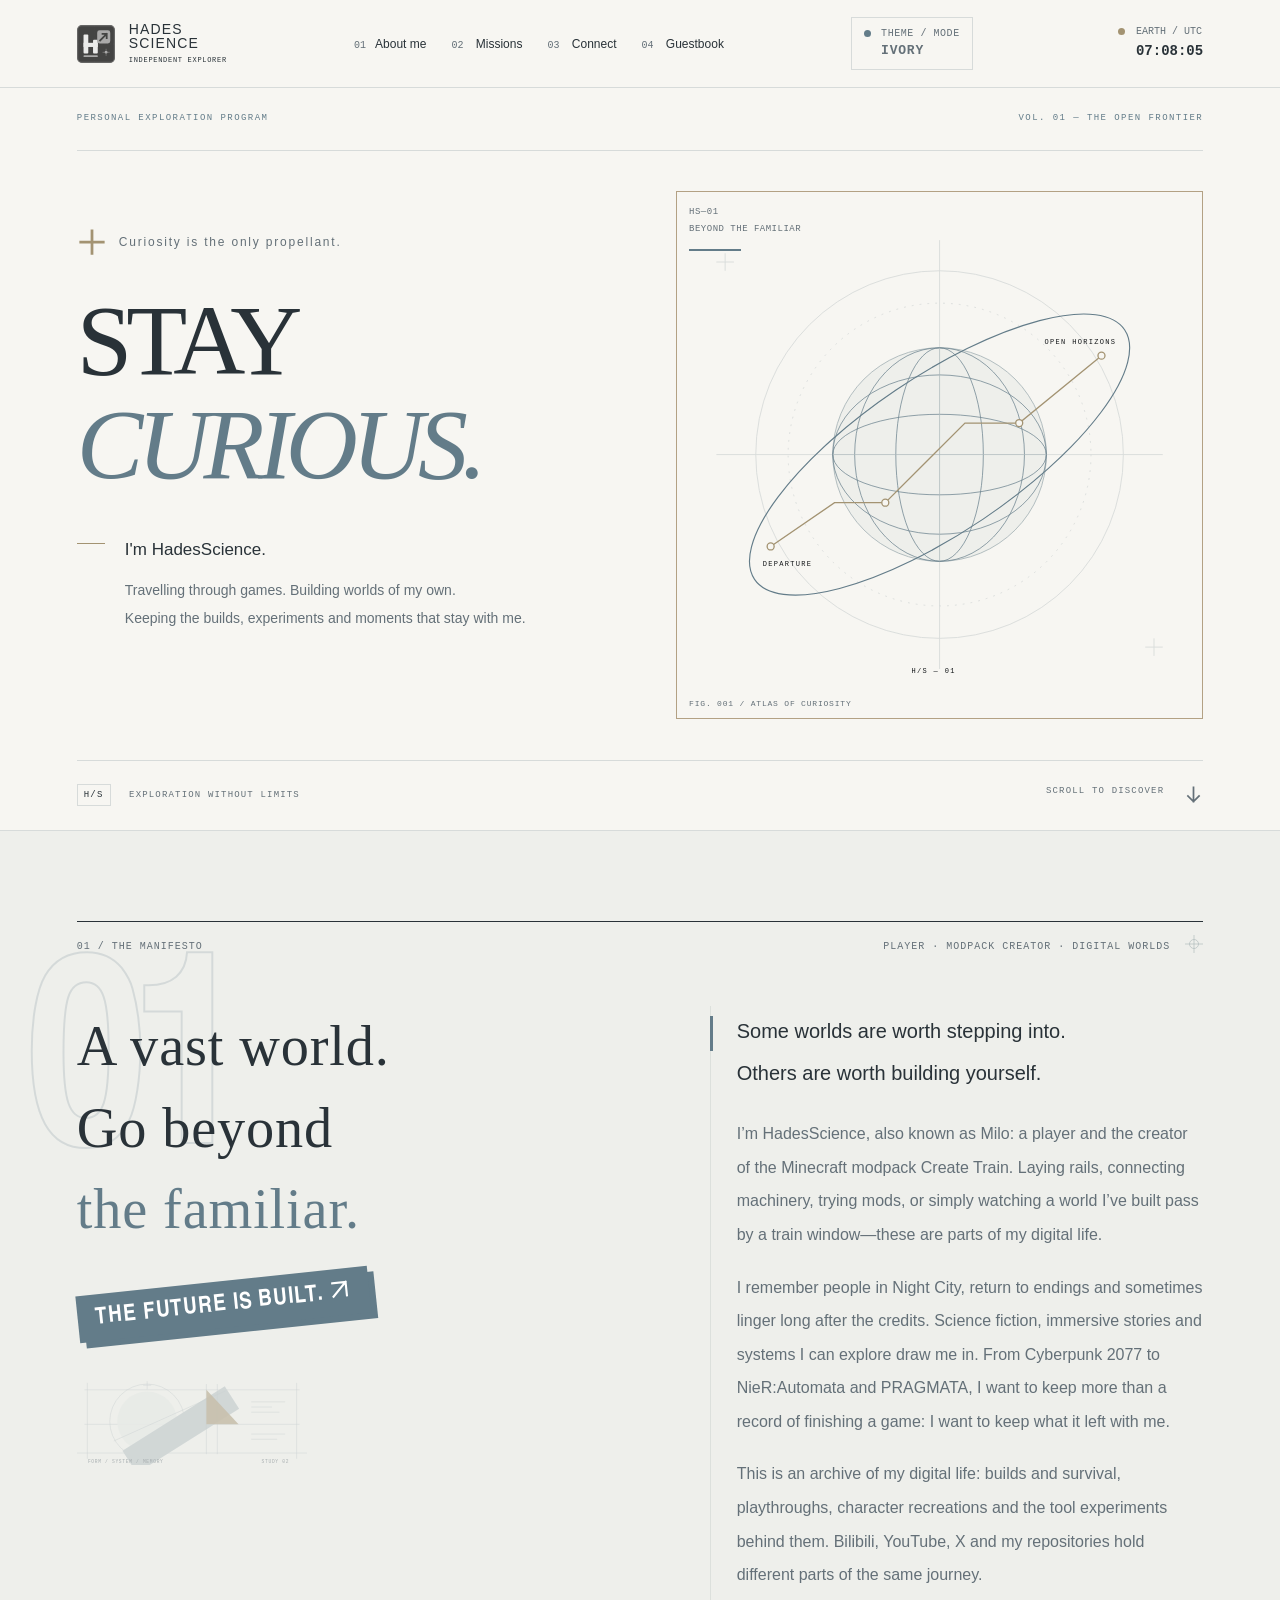
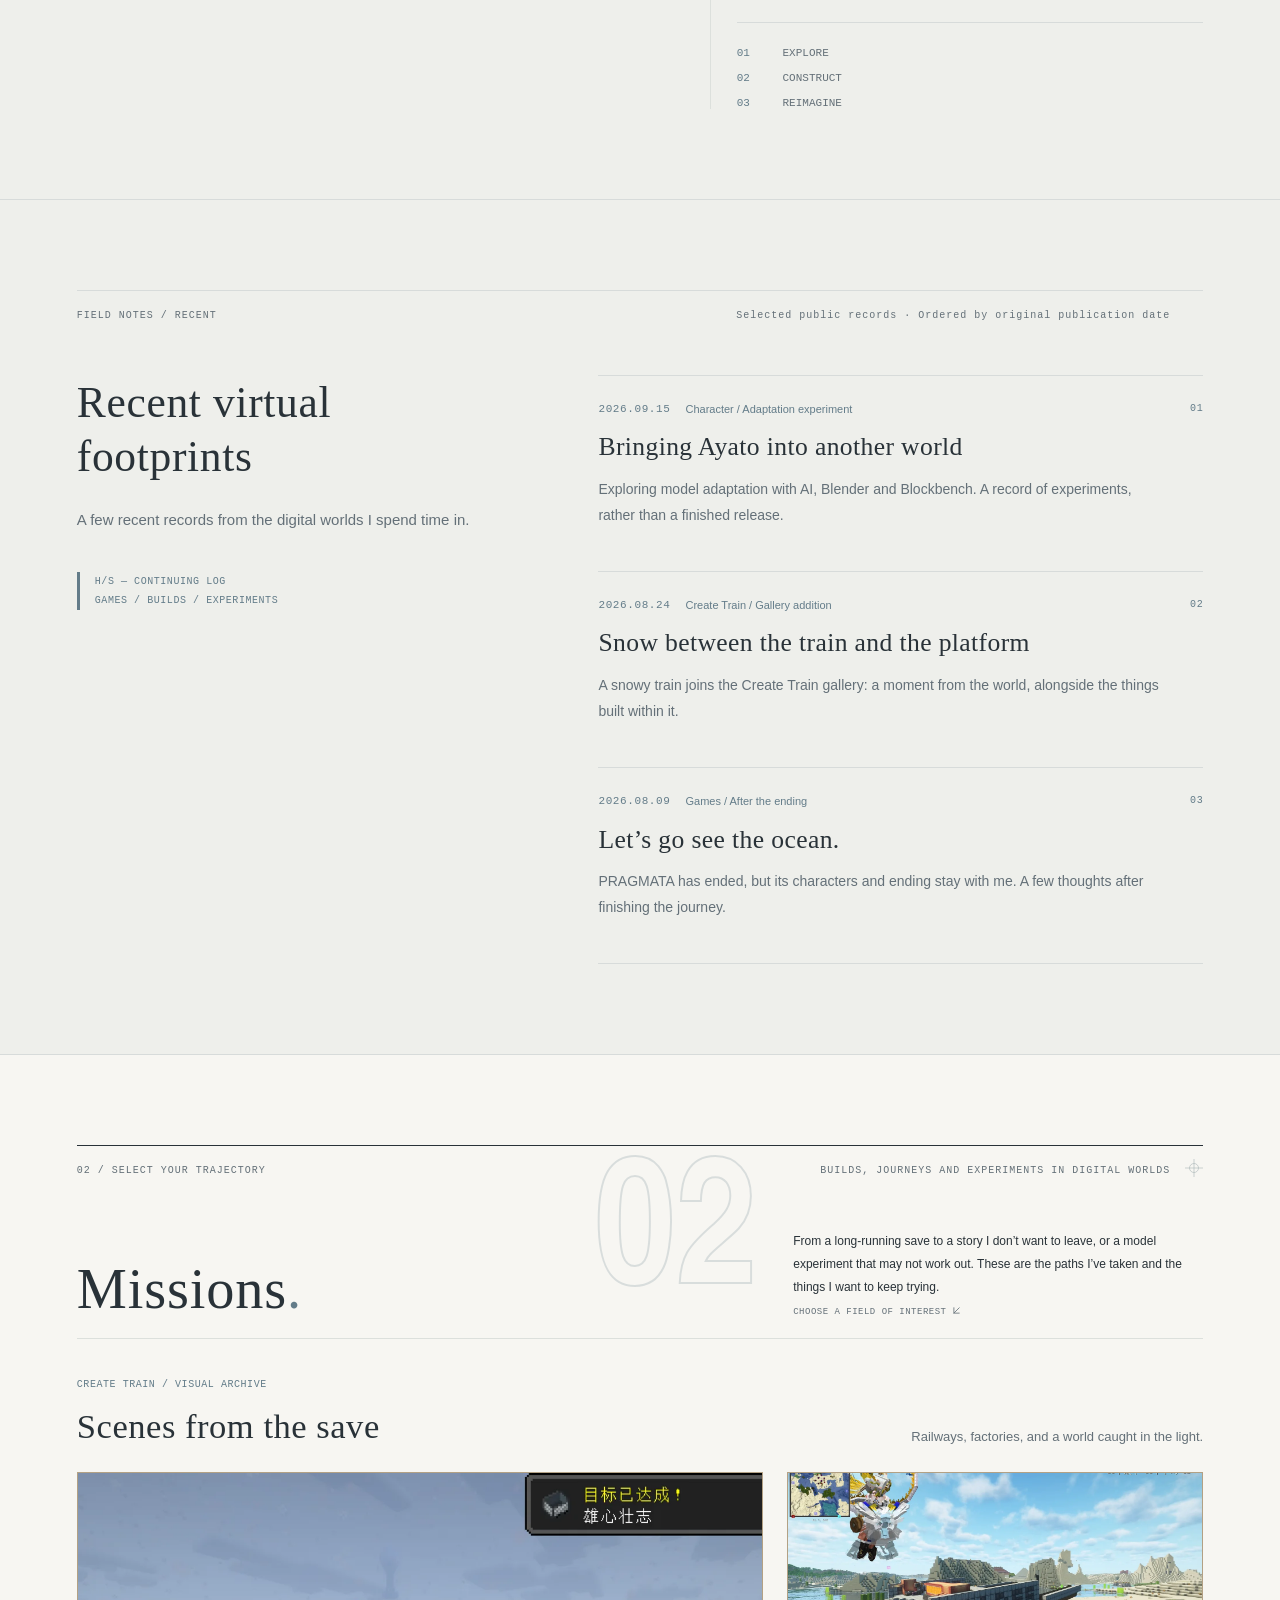
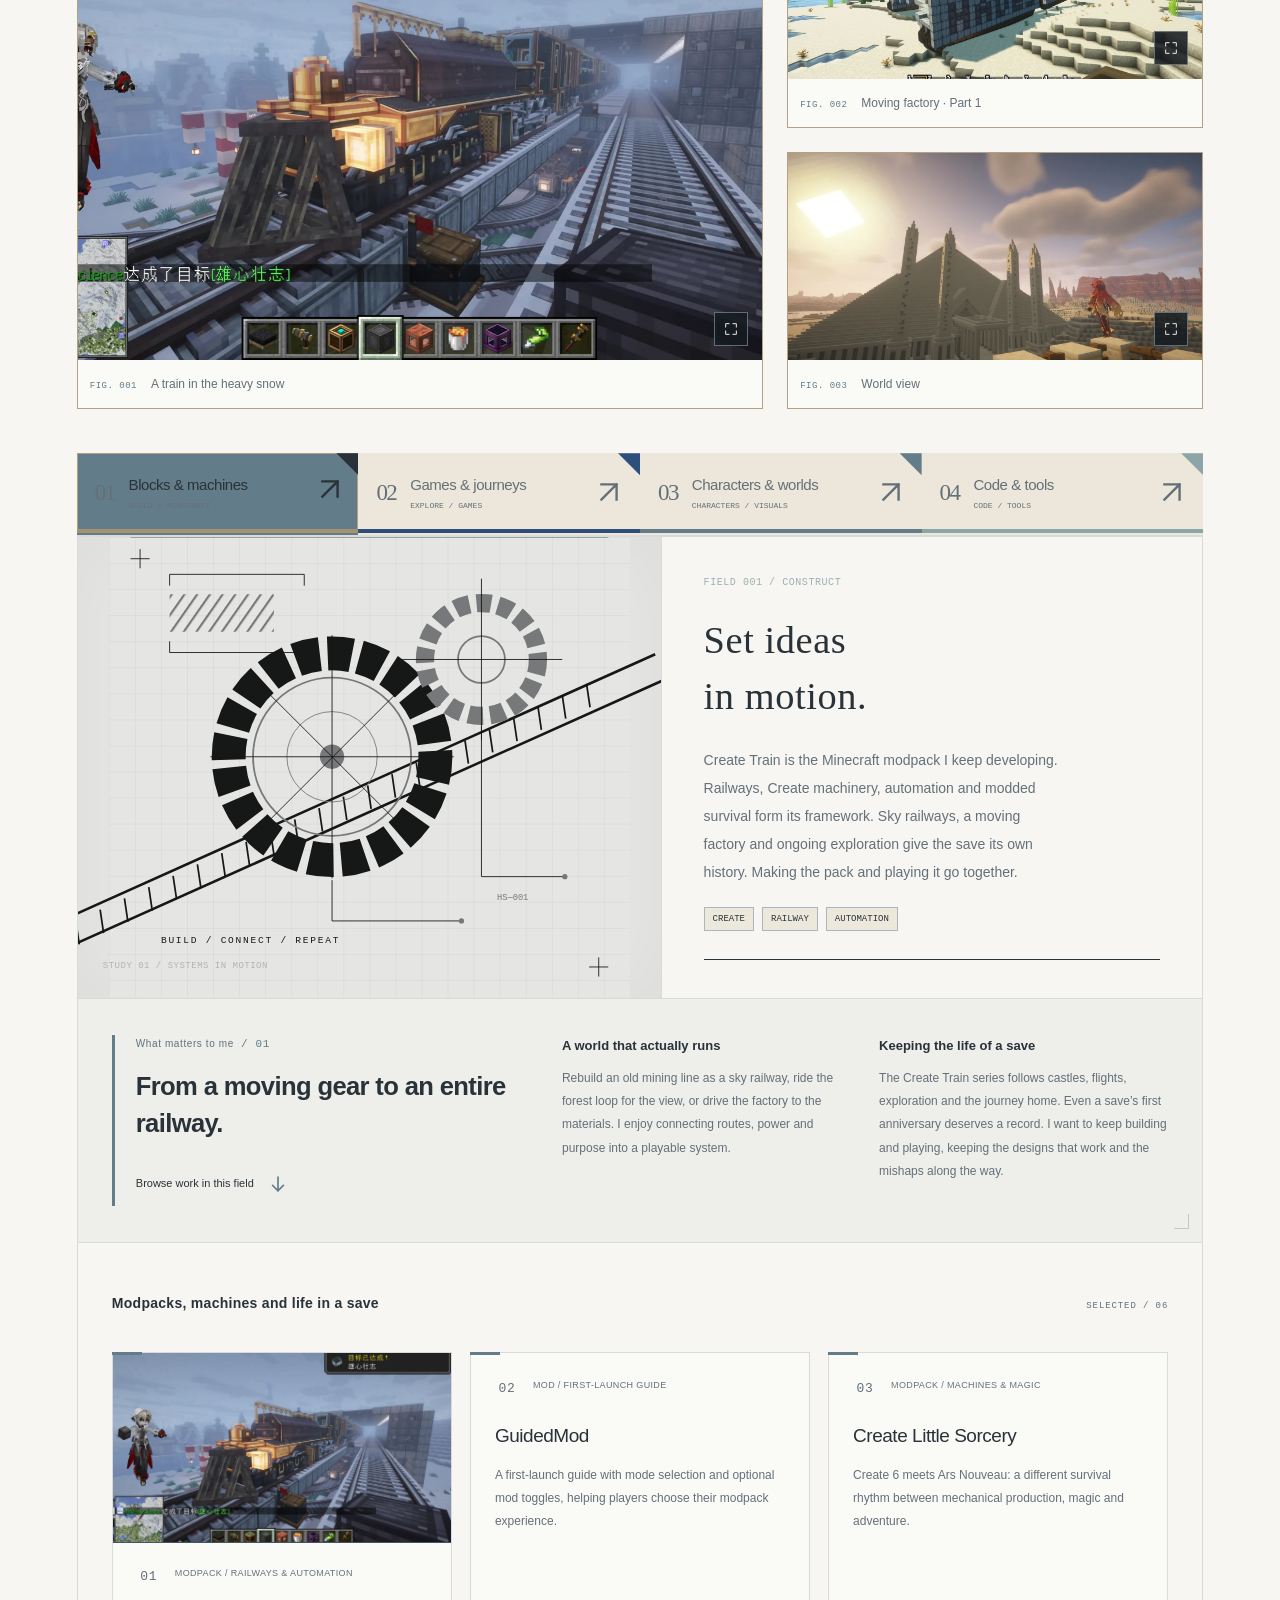
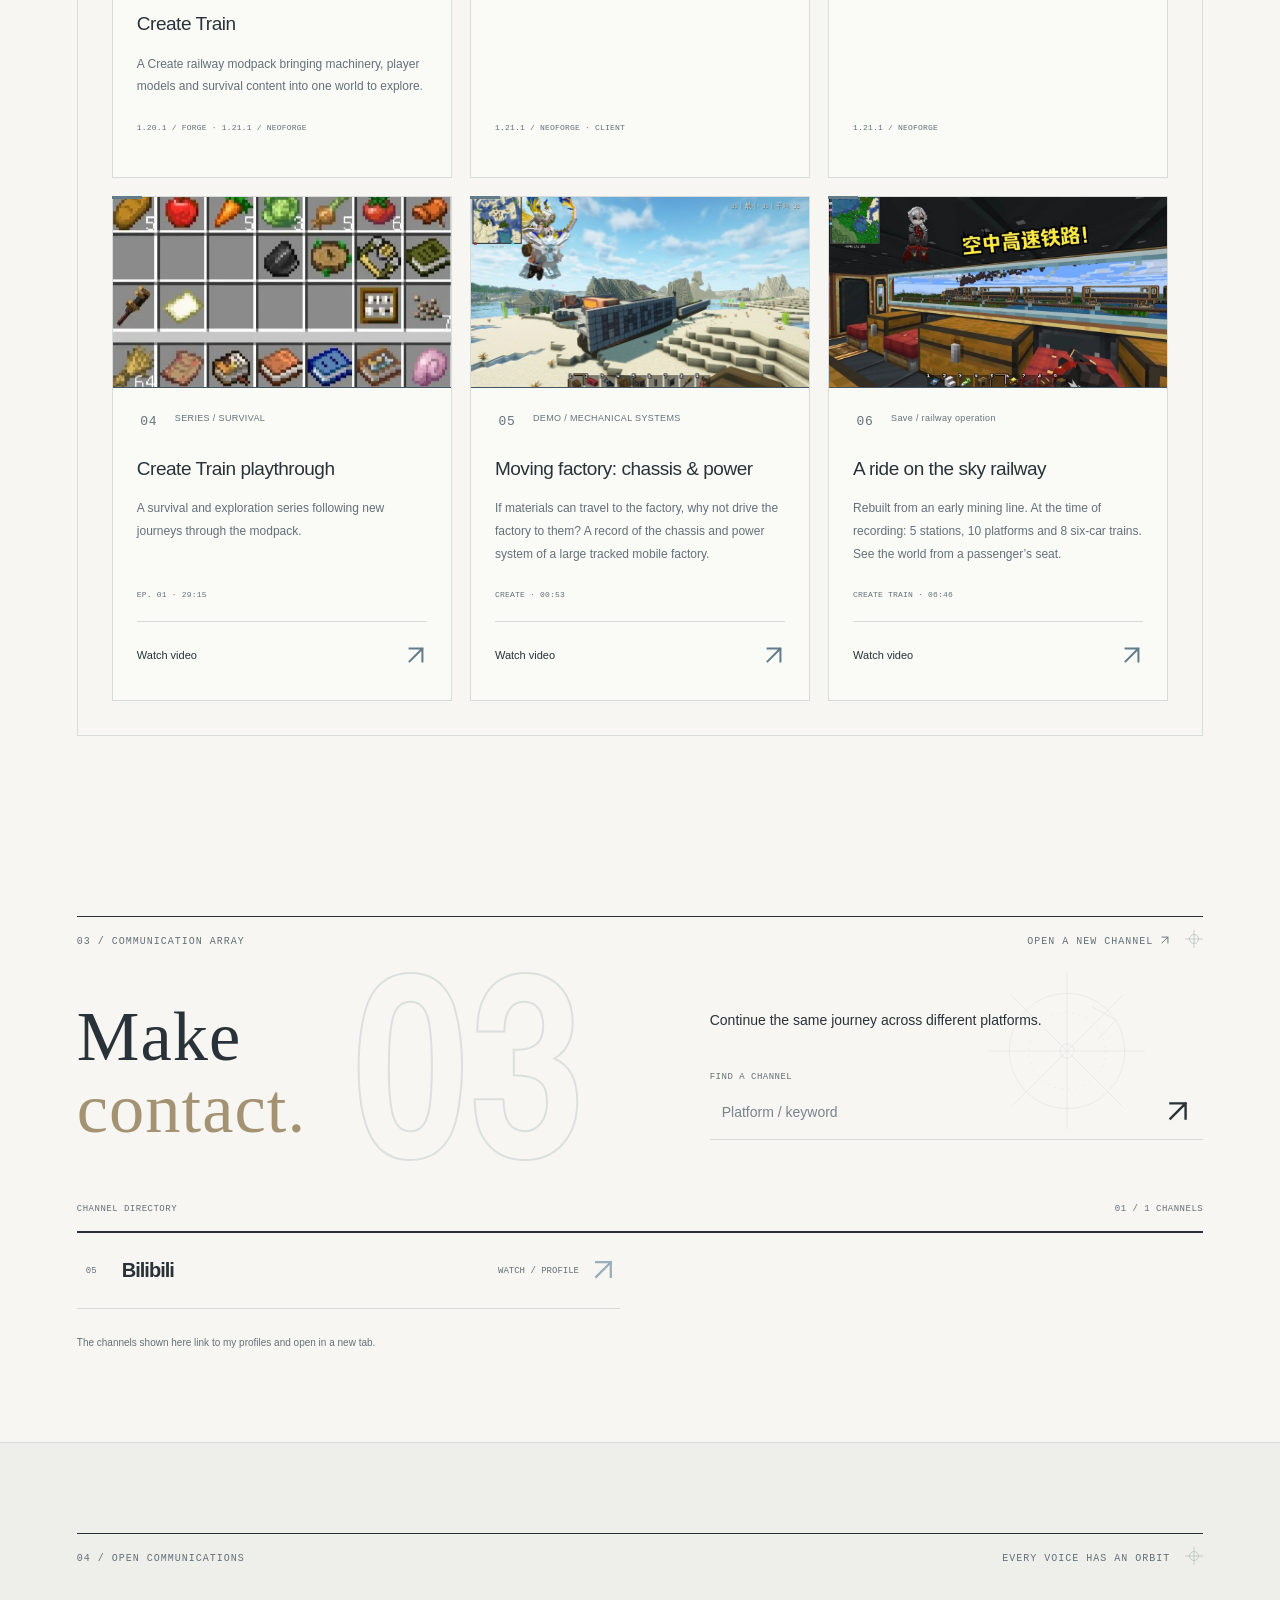
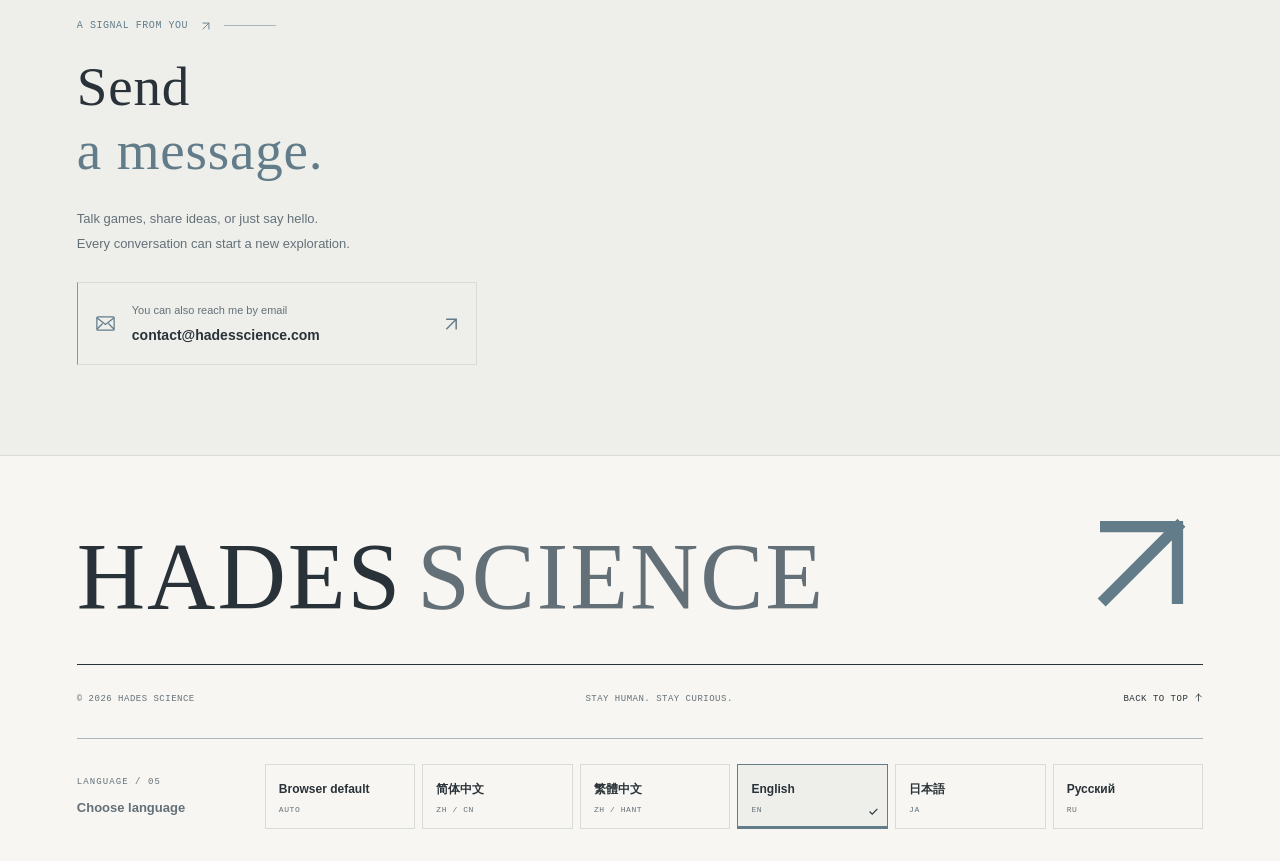
==== commit 72ca50b9: "Gate international platform links by visitor region" ====
--- a/en/index.html
+++ b/en/index.html
@@ -2,7 +2,7 @@
 <html lang="en">
 <head>
 <meta charset="utf-8"><meta name="viewport" content="width=device-width,initial-scale=1"><meta name="theme-color" content="#1b2226"><meta name="description" content="HadesScience’s digital life: Create Train, Minecraft railways and builds, game journeys, character models and tool experiments." data-i18n-attrs='{"content":"meta.description"}'><title>HadesScience — Personal Exploration Program</title><link rel="icon" type="image/x-icon" sizes="16x16 32x32 48x48 64x64" href="/favicon.ico?v=brand-fixed-20261018">
-  <link rel="icon" type="image/svg+xml" sizes="any" href="/assets/insignia.svg?v=brand-fixed-20261018"><script>(()=>{let t;try{t=localStorage.getItem('hs-theme-preference');}catch{}if(t!=='ivory'&&t!=='mineral')t=matchMedia('(prefers-color-scheme: dark)').matches?'mineral':'ivory';document.documentElement.dataset.theme=t;const m=document.querySelector('meta[name="theme-color"]');if(m)m.content=t==='ivory'?'#f7f6f2':'#1b2226';})();</script><link rel="stylesheet" href="/styles.css?v=guestbook-trim-20261021"><link rel="stylesheet" href="/quiet-archive.css?v=20261107"><script src="/i18n.js?v=guestbook-trim-20261021" defer></script><script src="/script.js?v=virtual-footprints-20261019" defer></script><script src="/guestbook.js?v=languages-21" defer></script><script src="/guestbook-inline.js?v=languages-21" defer></script>
+  <link rel="icon" type="image/svg+xml" sizes="any" href="/assets/insignia.svg?v=brand-fixed-20261018"><script>(()=>{let t;try{t=localStorage.getItem('hs-theme-preference');}catch{}if(t!=='ivory'&&t!=='mineral')t=matchMedia('(prefers-color-scheme: dark)').matches?'mineral':'ivory';document.documentElement.dataset.theme=t;const m=document.querySelector('meta[name="theme-color"]');if(m)m.content=t==='ivory'?'#f7f6f2':'#1b2226';})();</script><link rel="stylesheet" href="/styles.css?v=region-trial-1"><link rel="stylesheet" href="/quiet-archive.css?v=20261107"><script src="/i18n.js?v=region-trial-1" defer></script><script src="/script.js?v=region-trial-1" defer></script><script src="/guestbook.js?v=region-trial-1" defer></script><script src="/guestbook-inline.js?v=region-trial-1" defer></script>
 <link rel="apple-touch-icon" sizes="180x180" href="/apple-touch-icon.png?v=brand-fixed-20261018">
 <link rel="canonical" href="https://hadesscience.com/en/">
 <link rel="alternate" hreflang="zh-CN" href="https://hadesscience.com/zh-cn/">
@@ -34,30 +34,30 @@
 </section>
 <div class="flight-ticker" aria-hidden="true"><div class="ticker-track"><span class="ticker-group">EXPLORE <i><svg class="ui-icon" viewbox="0 0 24 24" aria-hidden="true" focusable="false"><use href="#icon-arrow-ne"></use></svg></i> CONSTRUCT <i><svg class="ui-icon" viewbox="0 0 24 24" aria-hidden="true" focusable="false"><use href="#icon-arrow-ne"></use></svg></i> REIMAGINE <i><svg class="ui-icon" viewbox="0 0 24 24" aria-hidden="true" focusable="false"><use href="#icon-spark"></use></svg></i> STAY CURIOUS <i><svg class="ui-icon" viewbox="0 0 24 24" aria-hidden="true" focusable="false"><use href="#icon-arrow-ne"></use></svg></i> EXPLORE <i><svg class="ui-icon" viewbox="0 0 24 24" aria-hidden="true" focusable="false"><use href="#icon-arrow-ne"></use></svg></i> CONSTRUCT <i><svg class="ui-icon" viewbox="0 0 24 24" aria-hidden="true" focusable="false"><use href="#icon-arrow-ne"></use></svg></i> REIMAGINE <i><svg class="ui-icon" viewbox="0 0 24 24" aria-hidden="true" focusable="false"><use href="#icon-spark"></use></svg></i> STAY CURIOUS <i><svg class="ui-icon" viewbox="0 0 24 24" aria-hidden="true" focusable="false"><use href="#icon-arrow-ne"></use></svg></i> EXPLORE <i><svg class="ui-icon" viewbox="0 0 24 24" aria-hidden="true" focusable="false"><use href="#icon-arrow-ne"></use></svg></i> CONSTRUCT <i><svg class="ui-icon" viewbox="0 0 24 24" aria-hidden="true" focusable="false"><use href="#icon-arrow-ne"></use></svg></i> REIMAGINE <i><svg class="ui-icon" viewbox="0 0 24 24" aria-hidden="true" focusable="false"><use href="#icon-spark"></use></svg></i> STAY CURIOUS <i><svg class="ui-icon" viewbox="0 0 24 24" aria-hidden="true" focusable="false"><use href="#icon-arrow-ne"></use></svg></i> </span><span class="ticker-group">EXPLORE <i><svg class="ui-icon" viewbox="0 0 24 24" aria-hidden="true" focusable="false"><use href="#icon-arrow-ne"></use></svg></i> CONSTRUCT <i><svg class="ui-icon" viewbox="0 0 24 24" aria-hidden="true" focusable="false"><use href="#icon-arrow-ne"></use></svg></i> REIMAGINE <i><svg class="ui-icon" viewbox="0 0 24 24" aria-hidden="true" focusable="false"><use href="#icon-spark"></use></svg></i> STAY CURIOUS <i><svg class="ui-icon" viewbox="0 0 24 24" aria-hidden="true" focusable="false"><use href="#icon-arrow-ne"></use></svg></i> EXPLORE <i><svg class="ui-icon" viewbox="0 0 24 24" aria-hidden="true" focusable="false"><use href="#icon-arrow-ne"></use></svg></i> CONSTRUCT <i><svg class="ui-icon" viewbox="0 0 24 24" aria-hidden="true" focusable="false"><use href="#icon-arrow-ne"></use></svg></i> REIMAGINE <i><svg class="ui-icon" viewbox="0 0 24 24" aria-hidden="true" focusable="false"><use href="#icon-spark"></use></svg></i> STAY CURIOUS <i><svg class="ui-icon" viewbox="0 0 24 24" aria-hidden="true" focusable="false"><use href="#icon-arrow-ne"></use></svg></i> EXPLORE <i><svg class="ui-icon" viewbox="0 0 24 24" aria-hidden="true" focusable="false"><use href="#icon-arrow-ne"></use></svg></i> CONSTRUCT <i><svg class="ui-icon" viewbox="0 0 24 24" aria-hidden="true" focusable="false"><use href="#icon-arrow-ne"></use></svg></i> REIMAGINE <i><svg class="ui-icon" viewbox="0 0 24 24" aria-hidden="true" focusable="false"><use href="#icon-spark"></use></svg></i> STAY CURIOUS <i><svg class="ui-icon" viewbox="0 0 24 24" aria-hidden="true" focusable="false"><use href="#icon-arrow-ne"></use></svg></i> </span></div></div>
 <section class="manifesto section" id="manifesto" aria-labelledby="manifesto-title"><div class="section-caption mono"><span>01 / THE MANIFESTO</span><span data-i18n-nodes='["manifesto.caption"]'>玩家 · 整合包作者 · 数字世界的记录者</span><span class="registration-mark" aria-hidden="true"><svg viewbox="0 0 24 24" fill="none"><circle cx="12" cy="12" r="6"></circle><path d="M12 0v24M0 12h24"></path></svg></span></div><div class="manifesto-grid"><div class="manifesto-title"><span class="construct-index" aria-hidden="true" data-drift>01</span><h2 id="manifesto-title" data-i18n-nodes='["manifesto.title1","manifesto.title2"]'>世界很大。<br>别停在<br><span data-i18n-nodes='["manifesto.title3"]'>已知之内。</span></h2><span class="manifesto-ribbon" aria-hidden="true">THE FUTURE IS BUILT. <svg class="ui-icon" viewbox="0 0 24 24" aria-hidden="true" focusable="false"><use href="#icon-arrow-ne"></use></svg></span><span class="manifesto-star" aria-hidden="true"><svg class="ui-icon" viewbox="0 0 24 24" aria-hidden="true" focusable="false"><use href="#icon-spark"></use></svg></span><div class="composition-study" aria-hidden="true"><svg viewbox="0 0 400 154" fill="none"><path class="study-line" d="M0 134h400M18 12v132M382 12v132M13 24h374M13 84h374"></path><circle class="study-disc" cx="122" cy="79" r="52"></circle><circle class="study-line" cx="122" cy="79" r="65"></circle><path class="study-bar" d="m79 130 178-112 25 39-178 112z"></path><path class="study-line" d="m64 113 194-87M225 14v122M244 14v122"></path><path class="study-accent" d="m225 24 56 60h-56z"></path><path class="study-line" d="M303 45h59m-59 9h36m-36 9h49m-49 38h59m-59 9h45M122 9v14m-7-7h14"></path><text x="19" y="151">FORM / SYSTEM / MEMORY</text><text x="321" y="151">STUDY 02</text></svg></div></div><div class="manifesto-copy"><p class="manifesto-lead" data-i18n-nodes='["manifesto.lead1","manifesto.lead2"]'>有些世界值得走进去。<br>有些世界，值得亲手建起来。</p><p data-i18n-nodes='["manifesto.body"]'>我是 HadesScience，也使用 Milo 这个名字。我是玩家，也是 Minecraft 整合包 Create Train 的作者。铺铁路、接传动、试模组，或只是坐上列车，看自己一点点搭起来的世界从窗外经过——这些都是我的虚拟生活。</p><p data-i18n-nodes='["about.journeys"]'>我也会在夜之城记住一个人，为一段结局反复回味，或在通关后久久不想离开。科幻、沉浸叙事与能自由探索的系统总能吸引我。从《赛博朋克 2077》到《尼尔：机械纪元》与《PRAGMATA》，我想留下的不只有通关记录，还有故事结束后的余韵。</p><p data-i18n-nodes='["manifesto.station"]'>这里存放我的虚拟生活：建造与生存、游戏实况、角色还原，以及让这些体验继续运转的工具实验。B 站、YouTube、X 与代码仓库，记录着同一个我在不同数字世界里的足迹。</p><div class="principles"><span data-i18n-nodes='["principle.explore"]'><b>01</b> EXPLORE / 探索</span><span data-i18n-nodes='["principle.build"]'><b>02</b> CONSTRUCT / 构筑</span><span data-i18n-nodes='["principle.create"]'><b>03</b> REIMAGINE / 重想</span></div></div></div></section>
-<section class="virtual-trail section" id="virtual-trail" aria-labelledby="trail-title"><div class="section-caption mono"><span>FIELD NOTES / RECENT</span><span data-i18n-nodes='["trail.note"]' >选自公开记录 · 按原始发布时间排列</span></div><div class="trail-layout"><div class="trail-heading"><h2 data-i18n-nodes='["trail.title"]' id="trail-title">最近的虚拟足迹</h2><p data-i18n-nodes='["trail.intro"]' >在不同的数字世界里，留下几条近来的记录。</p><span class="trail-coordinate mono" aria-hidden="true">H/S — CONTINUING LOG<br>GAMES / BUILDS / EXPERIMENTS</span></div><ol class="trail-list"><li><article class="trail-entry"><div class="trail-meta"><time class="mono" datetime="2026-09-15">2026.09.15</time><span data-i18n-nodes='["trail.model.kind"]' >角色 / 适配实验</span></div><h3 data-i18n-nodes='["trail.model.title"]' >试着把绫人带进另一个世界</h3><p data-i18n-nodes='["trail.model.body"]' >继续探索 AI、Blender 与 Blockbench 的模型适配流程。这是尝试的记录，尚非成品发布。</p><a href="https://x.com/Milo_Hades/status/2099825494669889808" target="_blank" rel="noopener noreferrer"><span data-i18n-nodes='["trail.read"]' >查看原始记录</span><svg class="ui-icon" viewBox="0 0 24 24" aria-hidden="true"><use href="#icon-arrow-ne"></use></svg></a><span class="trail-number mono" aria-hidden="true">01</span></article></li><li><article class="trail-entry"><div class="trail-meta"><time class="mono" datetime="2026-08-24">2026.08.24</time><span data-i18n-nodes='["trail.snow.kind"]' >Create Train / 画廊收录</span></div><h3 data-i18n-nodes='["trail.snow.title"]' >雪落在列车与站台之间</h3><p data-i18n-nodes='["trail.snow.body"]' >把雪中的列车收入 Create Train 画廊。建造之外，也留住一个世界当时的模样。</p><a href="https://modrinth.com/modpack/create_train/gallery" target="_blank" rel="noopener noreferrer"><span data-i18n-nodes='["trail.read"]' >查看原始记录</span><svg class="ui-icon" viewBox="0 0 24 24" aria-hidden="true"><use href="#icon-arrow-ne"></use></svg></a><span class="trail-number mono" aria-hidden="true">02</span></article></li><li><article class="trail-entry"><div class="trail-meta"><time class="mono" datetime="2026-08-09">2026.08.09</time><span data-i18n-nodes='["trail.game.kind"]' >游戏 / 通关感想</span></div><h3 data-i18n-nodes='["trail.game.title"]' >去看大海吧。</h3><p data-i18n-nodes='["trail.game.body"]' >《PRAGMATA》告一段落，人物与结局留下的感受还在。把通关后的余韵写下来。</p><a href="https://x.com/Milo_Hades/status/2086317191205695578" target="_blank" rel="noopener noreferrer"><span data-i18n-nodes='["trail.read"]' >查看原始记录</span><svg class="ui-icon" viewBox="0 0 24 24" aria-hidden="true"><use href="#icon-arrow-ne"></use></svg></a><span class="trail-number mono" aria-hidden="true">03</span></article></li></ol></div></section>
+<section class="virtual-trail section" id="virtual-trail" aria-labelledby="trail-title"><div class="section-caption mono"><span>FIELD NOTES / RECENT</span><span data-i18n-nodes='["trail.note"]' >选自公开记录 · 按原始发布时间排列</span></div><div class="trail-layout"><div class="trail-heading"><h2 data-i18n-nodes='["trail.title"]' id="trail-title">最近的虚拟足迹</h2><p data-i18n-nodes='["trail.intro"]' >在不同的数字世界里，留下几条近来的记录。</p><span class="trail-coordinate mono" aria-hidden="true">H/S — CONTINUING LOG<br>GAMES / BUILDS / EXPERIMENTS</span></div><ol class="trail-list"><li><article class="trail-entry"><div class="trail-meta"><time class="mono" datetime="2026-09-15">2026.09.15</time><span data-i18n-nodes='["trail.model.kind"]' >角色 / 适配实验</span></div><h3 data-i18n-nodes='["trail.model.title"]' >试着把绫人带进另一个世界</h3><p data-i18n-nodes='["trail.model.body"]' >继续探索 AI、Blender 与 Blockbench 的模型适配流程。这是尝试的记录，尚非成品发布。</p><a data-regional-href="https://x.com/Milo_Hades/status/2099825494669889808" target="_blank" rel="noopener noreferrer"><span data-i18n-nodes='["trail.read"]' >查看原始记录</span><svg class="ui-icon" viewBox="0 0 24 24" aria-hidden="true"><use href="#icon-arrow-ne"></use></svg></a><span class="trail-number mono" aria-hidden="true">01</span></article></li><li><article class="trail-entry"><div class="trail-meta"><time class="mono" datetime="2026-08-24">2026.08.24</time><span data-i18n-nodes='["trail.snow.kind"]' >Create Train / 画廊收录</span></div><h3 data-i18n-nodes='["trail.snow.title"]' >雪落在列车与站台之间</h3><p data-i18n-nodes='["trail.snow.body"]' >把雪中的列车收入 Create Train 画廊。建造之外，也留住一个世界当时的模样。</p><a data-regional-href="https://modrinth.com/modpack/create_train/gallery" target="_blank" rel="noopener noreferrer"><span data-i18n-nodes='["trail.read"]' >查看原始记录</span><svg class="ui-icon" viewBox="0 0 24 24" aria-hidden="true"><use href="#icon-arrow-ne"></use></svg></a><span class="trail-number mono" aria-hidden="true">02</span></article></li><li><article class="trail-entry"><div class="trail-meta"><time class="mono" datetime="2026-08-09">2026.08.09</time><span data-i18n-nodes='["trail.game.kind"]' >游戏 / 通关感想</span></div><h3 data-i18n-nodes='["trail.game.title"]' >去看大海吧。</h3><p data-i18n-nodes='["trail.game.body"]' >《PRAGMATA》告一段落，人物与结局留下的感受还在。把通关后的余韵写下来。</p><a data-regional-href="https://x.com/Milo_Hades/status/2086317191205695578" target="_blank" rel="noopener noreferrer"><span data-i18n-nodes='["trail.read"]' >查看原始记录</span><svg class="ui-icon" viewBox="0 0 24 24" aria-hidden="true"><use href="#icon-arrow-ne"></use></svg></a><span class="trail-number mono" aria-hidden="true">03</span></article></li></ol></div></section>
 <section class="missions section" id="missions" aria-labelledby="missions-title"><div class="section-caption mono"><span>02 / SELECT YOUR TRAJECTORY</span><span data-i18n-nodes='["missions.caption"]'>虚拟生活里的作品、旅程与实验</span><span class="registration-mark" aria-hidden="true"><svg viewbox="0 0 24 24" fill="none"><circle cx="12" cy="12" r="6"></circle><path d="M12 0v24M0 12h24"></path></svg></span></div><div class="section-heading"><span class="mission-index" aria-hidden="true" data-drift>02</span><h2 id="missions-title" data-i18n-nodes='["nav.missions"]'>探索计划<span class="orange">.</span></h2><p data-i18n-nodes='["missions.intro"]'>从一份长期游玩的存档，到一段舍不得结束的故事，再到一次未必成功的模型实验。这里记录我已经走过的路，也留下继续折腾的方向。<br><span class="mono">CHOOSE A FIELD OF INTEREST <svg class="ui-icon" viewbox="0 0 24 24" aria-hidden="true" focusable="false"><use href="#icon-arrow-sw"></use></svg></span></p></div>
-<div class="save-gallery" aria-labelledby="gallery-title"><div class="gallery-heading"><div><span class="mono gallery-kicker">CREATE TRAIN / VISUAL ARCHIVE</span><h3 data-i18n-nodes='["gallery.title"]' id="gallery-title">来自存档的画面</h3></div><p data-i18n-nodes='["gallery.intro"]' >铁路、工厂，还有被光照亮的世界。</p></div><div class="save-gallery-grid"><figure class="save-frame"><button type="button" class="gallery-open" data-gallery="0" data-original="https://cdn.modrinth.com/data/ercfLWTY/images/711ce56a0e6b413732e1589ada411b223f347c52.png" aria-label="放大查看：雪中的列车"><img src="/assets/works/snow-train.webp" alt="雪中的列车" data-i18n-attrs='{"alt": "gallery.snow"}' width="1440" height="840" loading="lazy" decoding="async"><span class="gallery-zoom" aria-hidden="true"><svg viewBox="0 0 24 24" class="ui-icon"><path d="M4 9V4h5M15 4h5v5M20 15v5h-5M9 20H4v-5" fill="none" stroke="currentColor" stroke-width="1.5"/></svg></span></button><figcaption><span class="mono" aria-hidden="true">FIG. 001</span><span data-i18n-nodes='["gallery.snow"]' >雪中的列车</span></figcaption></figure><figure class="save-frame"><button type="button" class="gallery-open" data-gallery="1" data-original="https://cdn.modrinth.com/data/ercfLWTY/images/ab7bc8e9a4b9411de7f8172d5149e6c3c6d2244a.jpeg" aria-label="放大查看：移动工厂 · 第一部分"><img src="/assets/works/moving-factory.webp" alt="移动工厂 · 第一部分" data-i18n-attrs='{"alt": "gallery.factory"}' width="1440" height="840" loading="lazy" decoding="async"><span class="gallery-zoom" aria-hidden="true"><svg viewBox="0 0 24 24" class="ui-icon"><path d="M4 9V4h5M15 4h5v5M20 15v5h-5M9 20H4v-5" fill="none" stroke="currentColor" stroke-width="1.5"/></svg></span></button><figcaption><span class="mono" aria-hidden="true">FIG. 002</span><span data-i18n-nodes='["gallery.factory"]' >移动工厂 · 第一部分</span></figcaption></figure><figure class="save-frame"><button type="button" class="gallery-open" data-gallery="2" data-original="https://cdn.modrinth.com/data/ercfLWTY/images/2334d1ddd2b843ce19f6dee6181e4623cfd0ac6b.png" aria-label="放大查看：存档风景"><img src="/assets/works/world-view.webp" alt="存档风景" data-i18n-attrs='{"alt": "gallery.view"}' width="1440" height="840" loading="lazy" decoding="async"><span class="gallery-zoom" aria-hidden="true"><svg viewBox="0 0 24 24" class="ui-icon"><path d="M4 9V4h5M15 4h5v5M20 15v5h-5M9 20H4v-5" fill="none" stroke="currentColor" stroke-width="1.5"/></svg></span></button><figcaption><span class="mono" aria-hidden="true">FIG. 003</span><span data-i18n-nodes='["gallery.view"]' >存档风景</span></figcaption></figure></div><a class="gallery-source" href="https://modrinth.com/modpack/create_train/gallery" target="_blank" rel="noopener noreferrer"><span data-i18n-nodes='["gallery.source"]' >图片来自 Create Train 的 Modrinth 项目画廊</span><svg class="ui-icon" viewBox="0 0 24 24" aria-hidden="true"><use href="#icon-arrow-ne"></use></svg></a></div><div class="mission-tabs" role="tablist" aria-label="选择探索计划" data-i18n-attrs='{"aria-label":"missions.label"}'><button type="button" id="tab-build" role="tab" aria-selected="true" aria-controls="panel-build" data-mission="build"><span class="tab-number">01</span><span><b data-i18n-nodes='["build.tab"]'>方块与机械</b><small>BUILD / MINECRAFT</small></span><span class="tab-arrow" aria-hidden="true"><svg class="ui-icon" viewbox="0 0 24 24" aria-hidden="true" focusable="false"><use href="#icon-arrow-ne"></use></svg></span></button><button type="button" id="tab-explore" role="tab" aria-selected="false" aria-controls="panel-explore" tabindex="-1" data-mission="explore"><span class="tab-number">02</span><span><b data-i18n-nodes='["explore.tab"]'>游戏与旅程</b><small>EXPLORE / GAMES</small></span><span class="tab-arrow" aria-hidden="true"><svg class="ui-icon" viewbox="0 0 24 24" aria-hidden="true" focusable="false"><use href="#icon-arrow-ne"></use></svg></span></button><button type="button" id="tab-create" role="tab" aria-selected="false" aria-controls="panel-create" tabindex="-1" data-mission="create"><span class="tab-number">03</span><span><b data-i18n-nodes='["create.tab"]'>角色与重构</b><small>CHARACTERS / VISUALS</small></span><span class="tab-arrow" aria-hidden="true"><svg class="ui-icon" viewbox="0 0 24 24" aria-hidden="true" focusable="false"><use href="#icon-arrow-ne"></use></svg></span></button><button type="button" id="tab-tools" role="tab" aria-selected="false" aria-controls="panel-tools" tabindex="-1" data-mission="tools"><span class="tab-number">04</span><span><b data-i18n-nodes='["tools.tab"]'>代码与工具</b><small>CODE / TOOLS</small></span><span class="tab-arrow" aria-hidden="true"><svg class="ui-icon" viewbox="0 0 24 24" aria-hidden="true" focusable="false"><use href="#icon-arrow-ne"></use></svg></span></button></div>
+<div class="save-gallery" aria-labelledby="gallery-title"><div class="gallery-heading"><div><span class="mono gallery-kicker">CREATE TRAIN / VISUAL ARCHIVE</span><h3 data-i18n-nodes='["gallery.title"]' id="gallery-title">来自存档的画面</h3></div><p data-i18n-nodes='["gallery.intro"]' >铁路、工厂，还有被光照亮的世界。</p></div><div class="save-gallery-grid"><figure class="save-frame"><button type="button" class="gallery-open" data-gallery="0" data-original="https://cdn.modrinth.com/data/ercfLWTY/images/711ce56a0e6b413732e1589ada411b223f347c52.png" aria-label="放大查看：雪中的列车"><img src="/assets/works/snow-train.webp" alt="雪中的列车" data-i18n-attrs='{"alt": "gallery.snow"}' width="1440" height="840" loading="lazy" decoding="async"><span class="gallery-zoom" aria-hidden="true"><svg viewBox="0 0 24 24" class="ui-icon"><path d="M4 9V4h5M15 4h5v5M20 15v5h-5M9 20H4v-5" fill="none" stroke="currentColor" stroke-width="1.5"/></svg></span></button><figcaption><span class="mono" aria-hidden="true">FIG. 001</span><span data-i18n-nodes='["gallery.snow"]' >雪中的列车</span></figcaption></figure><figure class="save-frame"><button type="button" class="gallery-open" data-gallery="1" data-original="https://cdn.modrinth.com/data/ercfLWTY/images/ab7bc8e9a4b9411de7f8172d5149e6c3c6d2244a.jpeg" aria-label="放大查看：移动工厂 · 第一部分"><img src="/assets/works/moving-factory.webp" alt="移动工厂 · 第一部分" data-i18n-attrs='{"alt": "gallery.factory"}' width="1440" height="840" loading="lazy" decoding="async"><span class="gallery-zoom" aria-hidden="true"><svg viewBox="0 0 24 24" class="ui-icon"><path d="M4 9V4h5M15 4h5v5M20 15v5h-5M9 20H4v-5" fill="none" stroke="currentColor" stroke-width="1.5"/></svg></span></button><figcaption><span class="mono" aria-hidden="true">FIG. 002</span><span data-i18n-nodes='["gallery.factory"]' >移动工厂 · 第一部分</span></figcaption></figure><figure class="save-frame"><button type="button" class="gallery-open" data-gallery="2" data-original="https://cdn.modrinth.com/data/ercfLWTY/images/2334d1ddd2b843ce19f6dee6181e4623cfd0ac6b.png" aria-label="放大查看：存档风景"><img src="/assets/works/world-view.webp" alt="存档风景" data-i18n-attrs='{"alt": "gallery.view"}' width="1440" height="840" loading="lazy" decoding="async"><span class="gallery-zoom" aria-hidden="true"><svg viewBox="0 0 24 24" class="ui-icon"><path d="M4 9V4h5M15 4h5v5M20 15v5h-5M9 20H4v-5" fill="none" stroke="currentColor" stroke-width="1.5"/></svg></span></button><figcaption><span class="mono" aria-hidden="true">FIG. 003</span><span data-i18n-nodes='["gallery.view"]' >存档风景</span></figcaption></figure></div><a class="gallery-source" data-regional-href="https://modrinth.com/modpack/create_train/gallery" target="_blank" rel="noopener noreferrer"><span data-i18n-nodes='["gallery.source"]' >图片来自 Create Train 的 Modrinth 项目画廊</span><svg class="ui-icon" viewBox="0 0 24 24" aria-hidden="true"><use href="#icon-arrow-ne"></use></svg></a></div><div class="mission-tabs" role="tablist" aria-label="选择探索计划" data-i18n-attrs='{"aria-label":"missions.label"}'><button type="button" id="tab-build" role="tab" aria-selected="true" aria-controls="panel-build" data-mission="build"><span class="tab-number">01</span><span><b data-i18n-nodes='["build.tab"]'>方块与机械</b><small>BUILD / MINECRAFT</small></span><span class="tab-arrow" aria-hidden="true"><svg class="ui-icon" viewbox="0 0 24 24" aria-hidden="true" focusable="false"><use href="#icon-arrow-ne"></use></svg></span></button><button type="button" id="tab-explore" role="tab" aria-selected="false" aria-controls="panel-explore" tabindex="-1" data-mission="explore"><span class="tab-number">02</span><span><b data-i18n-nodes='["explore.tab"]'>游戏与旅程</b><small>EXPLORE / GAMES</small></span><span class="tab-arrow" aria-hidden="true"><svg class="ui-icon" viewbox="0 0 24 24" aria-hidden="true" focusable="false"><use href="#icon-arrow-ne"></use></svg></span></button><button type="button" id="tab-create" role="tab" aria-selected="false" aria-controls="panel-create" tabindex="-1" data-mission="create"><span class="tab-number">03</span><span><b data-i18n-nodes='["create.tab"]'>角色与重构</b><small>CHARACTERS / VISUALS</small></span><span class="tab-arrow" aria-hidden="true"><svg class="ui-icon" viewbox="0 0 24 24" aria-hidden="true" focusable="false"><use href="#icon-arrow-ne"></use></svg></span></button><button type="button" id="tab-tools" role="tab" aria-selected="false" aria-controls="panel-tools" tabindex="-1" data-mission="tools"><span class="tab-number">04</span><span><b data-i18n-nodes='["tools.tab"]'>代码与工具</b><small>CODE / TOOLS</small></span><span class="tab-arrow" aria-hidden="true"><svg class="ui-icon" viewbox="0 0 24 24" aria-hidden="true" focusable="false"><use href="#icon-arrow-ne"></use></svg></span></button></div>
 <div class="mission-panel" id="panel-build" role="tabpanel" aria-labelledby="tab-build" tabindex="0"><div class="mission-visual blueprint"><svg xmlns="http://www.w3.org/2000/svg" viewbox="0 0 600 530" fill="none" class="construct-art" role="img" aria-label="深空蓝工业构成图，机械齿轮缓慢转动" data-i18n-attrs='{"aria-label":"build.art"}'><defs><pattern id="mechanical-grid" width="30" height="30" patternunits="userSpaceOnUse"><path d="M30 0H0v30" stroke="#b6c8df" stroke-opacity=".12" stroke-width=".7"></path></pattern><pattern id="mechanical-stripes" width="12" height="12" patternunits="userSpaceOnUse" patterntransform="rotate(35)"><path d="M0 0v12" stroke="#ca8c72" stroke-width="5"></path></pattern></defs><path fill="#18232d" d="M0 0h600v530H0z"></path><path fill="url(#mechanical-grid)" d="M0 0h600v530H0z"></path><path d="m-40 469 678-304m-687 274 678-304" stroke="#b6c8df" stroke-width="3"></path><path d="m-38 442 4 27m24-40 4 27m24-40 4 27m24-40 4 27m24-40 4 27m24-40 4 27m24-40 4 27m24-40 4 27m24-40 4 27m24-40 4 27m24-40 4 27m24-40 4 27m24-40 4 27m24-40 4 27m24-40 4 27m24-40 4 27m24-40 4 27m24-40 4 27m24-40 4 27m24-40 4 27m24-40 4 27m24-40 4 27" stroke="#b6c8df" stroke-width="2"></path><g class="gear-main"><circle cx="257" cy="253" r="119" stroke="#aaa58d" stroke-width="39" stroke-dasharray="28 9"></circle><circle cx="257" cy="253" r="91" stroke="#ca8c72" stroke-width="2"></circle><circle cx="257" cy="253" r="52" stroke="#b6c8df"></circle><circle cx="257" cy="253" r="14" fill="#ca8c72"></circle><path d="M257 113v280m-140-140h280m-233-93 187 187m0-187L164 347" stroke="#b6c8df" stroke-width="1"></path></g><g class="gear-secondary"><circle cx="429" cy="141" r="65" stroke="#7890a3" stroke-width="21" stroke-dasharray="17 8"></circle><circle cx="429" cy="141" r="27" stroke="#ca8c72" stroke-width="2"></circle><path d="M429 48v186m-92-93h185" stroke="#b6c8df" stroke-width="1"></path></g><path d="M70 66h120v43H70z" fill="url(#mechanical-stripes)"></path><path d="M70 56V43h155v13m-155 64v13h155v-13" stroke="#b6c8df"></path><path d="M257 395v47h149m23-224v173h96" stroke="#b6c8df" stroke-width="1"></path><circle cx="406" cy="442" r="3" fill="#ca8c72"></circle><circle cx="525" cy="391" r="3" fill="#ca8c72"></circle><text x="60" y="467" fill="#b6c8df" font-size="11" font-family="monospace" letter-spacing="2">BUILD / CONNECT / REPEAT</text><text x="447" y="418" fill="#ca8c72" font-size="10" font-family="monospace">HS—001</text><path d="M25 25h22m-11-11v22M553 495h22m-11-11v22" stroke="#b6c8df"></path><path class="diagram-scan" d="M25 0h550" stroke="#8ca5a7" stroke-width="2" opacity=".5"></path></svg>
-<span class="visual-caption mono">STUDY 01 / SYSTEMS IN MOTION</span></div><div class="mission-copy"><span class="mono mission-code">FIELD 001 / CONSTRUCT</span><h3 data-i18n-nodes='["build.title1","build.title2"]'>让想象<br>开始运转。</h3><p data-i18n-nodes='["build.body"]'>Create Train 是我持续开发的 Minecraft 整合包。铁路、机械动力、自动化与模组生存，是这个世界的骨架；空中路网、移动工厂和一次次探索，则让存档慢慢有了自己的历史。开发整合包，也亲自进去玩，是同一件事的两面。</p><ul class="mission-tags"><li>CREATE</li><li>RAILWAY</li><li>AUTOMATION</li></ul><div class="mission-destinations"><a href="https://modrinth.com/modpack/create_train" target="_blank" rel="noopener noreferrer" data-i18n-nodes='["build.modrinth"]'>下载 Create Train <span aria-hidden="true"><svg class="ui-icon" viewbox="0 0 24 24" aria-hidden="true" focusable="false"><use href="#icon-arrow-ne"></use></svg></span></a><a href="https://github.com/HadesScience/Create-Train-Server" target="_blank" rel="noopener noreferrer" data-i18n-nodes='["build.github"]'>服务端项目 <span aria-hidden="true"><svg class="ui-icon" viewbox="0 0 24 24" aria-hidden="true" focusable="false"><use href="#icon-arrow-ne"></use></svg></span></a></div></div><section class="field-guide" aria-labelledby="focus-build"><div class="field-guide-heading"><span class="field-guide-label"><span data-i18n-nodes='["focus.label"]'>我在意的事</span><span class="mono" aria-hidden="true"> / 01</span></span><h4 id="focus-build" data-i18n-nodes='["focus.build.title"]'>从一段传动，到一整条铁路。</h4><a class="field-guide-link" href="#records-build"><span data-i18n-nodes='["focus.browse"]'>浏览这一方向的作品</span><svg class="ui-icon" viewbox="0 0 24 24" aria-hidden="true" focusable="false"><use href="#icon-arrow-down"></use></svg></a></div><dl class="field-guide-notes"><div><dt data-i18n-nodes='["focus.build.first.title"]'>让世界真正运转起来</dt><dd data-i18n-nodes='["focus.build.first.body"]'>把矿区旧线改成空中高速铁路，坐上环林线看沿途风景，或者干脆开着工厂去找材料。比起一件孤立的机器，我更喜欢把线路、动力与用途连成一个能游玩的系统。</dd></div><div><dt data-i18n-nodes='["focus.build.second.title"]'>把存档里的日子留下来</dt><dd data-i18n-nodes='["focus.build.second.body"]'>Create Train 实况从发现城堡、飞向远方，记录到探索与归途；存档一周年也值得单独留念。接下来仍想继续建设、继续游玩，把成功的设计和意外的翻车都留下。</dd></div></dl></section><div class="mission-records" id="records-build"><div class="records-heading"><h4 data-i18n-nodes='["records.projects"]'>整合包、机械与存档记录</h4><span class="mono" aria-hidden="true">SELECTED / 06</span></div><div class="record-grid"><article class="record-card"><img class="record-preview" src="/assets/works/snow-train.webp" alt="雪中的列车" data-i18n-attrs='{"alt": "gallery.snow"}' width="960" height="560" loading="lazy" decoding="async"><div class="record-top"><span class="mono" aria-hidden="true">01</span><span data-i18n-nodes='["record.train.kind"]' class="record-kind">整合包 / 铁路与自动化</span></div><h5>Create Train</h5><p data-i18n-nodes='["record.train.body"]'>以 Create 铁路为中心，组合机械、角色模型与生存内容，构建可以长期探索的模组世界。</p><small class="record-meta mono">1.20.1 / FORGE · 1.21.1 / NEOFORGE</small><a data-i18n-nodes='["record.modrinth"]' class="record-link" href="https://modrinth.com/modpack/create_train" target="_blank" rel="noopener noreferrer">在 Modrinth 查看<span aria-hidden="true"><svg class="ui-icon" viewbox="0 0 24 24" aria-hidden="true" focusable="false"><use href="#icon-arrow-ne"></use></svg></span></a></article><article class="record-card"><div class="record-top"><span class="mono" aria-hidden="true">02</span><span data-i18n-nodes='["record.guided.kind"]' class="record-kind">模组 / 启动引导</span></div><h5>GuidedMod</h5><p data-i18n-nodes='["record.guided.body"]'>为整合包制作首次启动引导、模式选择与可选模组开关，让玩家更清楚地选择自己的体验。</p><small class="record-meta mono">1.21.1 / NEOFORGE · CLIENT</small><a data-i18n-nodes='["record.modrinth"]' class="record-link" href="https://modrinth.com/mod/guidedmod" target="_blank" rel="noopener noreferrer">在 Modrinth 查看<span aria-hidden="true"><svg class="ui-icon" viewbox="0 0 24 24" aria-hidden="true" focusable="false"><use href="#icon-arrow-ne"></use></svg></span></a></article><article class="record-card"><div class="record-top"><span class="mono" aria-hidden="true">03</span><span data-i18n-nodes='["record.sorcery.kind"]' class="record-kind">整合包 / 机械与魔法</span></div><h5>Create Little Sorcery</h5><p data-i18n-nodes='["record.sorcery.body"]'>让 Create 6 与 Ars Nouveau 相遇，在机械生产、魔法与冒险之间，寻找另一种生存节奏。</p><small class="record-meta mono">1.21.1 / NEOFORGE</small><a data-i18n-nodes='["record.modrinth"]' class="record-link" href="https://modrinth.com/modpack/create-little-sorcery" target="_blank" rel="noopener noreferrer">在 Modrinth 查看<span aria-hidden="true"><svg class="ui-icon" viewbox="0 0 24 24" aria-hidden="true" focusable="false"><use href="#icon-arrow-ne"></use></svg></span></a></article><article class="record-card"><img class="record-preview" src="/assets/works/BV11yZxBhE2Y.webp" alt="Create Train 实况" data-i18n-attrs='{"alt":"record.series.title"}' width="960" height="540" loading="lazy" decoding="async"><div class="record-top"><span class="mono" aria-hidden="true">04</span><span data-i18n-nodes='["record.series.kind"]' class="record-kind">系列 / 生存实况</span></div><h5 data-i18n-nodes='["record.series.title"]'>Create Train 实况</h5><p data-i18n-nodes='["record.series.body"]'>从新的征程到继续开拓，把整合包里的生存与探索串成连续记录。</p><small class="record-meta mono">EP. 01 · 29:15</small><a data-i18n-nodes='["record.watch"]' class="record-link" href="https://www.bilibili.com/video/BV11yZxBhE2Y/" target="_blank" rel="noopener noreferrer">观看视频<span aria-hidden="true"><svg class="ui-icon" viewbox="0 0 24 24" aria-hidden="true" focusable="false"><use href="#icon-arrow-ne"></use></svg></span></a></article><article class="record-card"><img class="record-preview" src="/assets/works/moving-factory.webp" alt="移动工厂 · 第一部分" data-i18n-attrs='{"alt": "gallery.factory"}' width="960" height="560" loading="lazy" decoding="async"><div class="record-top"><span class="mono" aria-hidden="true">05</span><span data-i18n-nodes='["record.factory.kind"]' class="record-kind">演示 / 机械系统</span></div><h5 data-i18n-nodes='["record.factory.title"]'>移动工厂：底盘与动力</h5><p data-i18n-nodes='["record.factory.body"]'>既然可以把材料送到工厂，为什么不能开着工厂去找材料？记录大型履带移动工厂的底盘与动力设计。</p><small class="record-meta mono">CREATE · 00:53</small><a data-i18n-nodes='["record.watch"]' class="record-link" href="https://www.bilibili.com/video/BV1cuqUBwEKt/" target="_blank" rel="noopener noreferrer">观看视频<span aria-hidden="true"><svg class="ui-icon" viewbox="0 0 24 24" aria-hidden="true" focusable="false"><use href="#icon-arrow-ne"></use></svg></span></a></article><article class="record-card"><img class="record-preview" src="/assets/works/BV1UpYfz7ESd.webp" alt="沉浸式搭乘空中高速铁路" data-i18n-attrs='{"alt":"record.rail.title"}' width="960" height="540" loading="lazy" decoding="async"><div class="record-top"><span class="mono" aria-hidden="true">06</span><span class="record-kind" data-i18n-nodes='["record.rail.kind"]'>存档 / 铁路运行</span></div><h5 data-i18n-nodes='["record.rail.title"]'>沉浸式搭乘空中高速铁路</h5><p data-i18n-nodes='["record.rail.body"]'>由早期矿区线路改扩建而来。视频记录时已有 5 站、10 站台，8 列六节编组列车运行；从乘客视角看看这个世界。</p><small class="record-meta mono">CREATE TRAIN · 06:46</small><a class="record-link" target="_blank" rel="noopener noreferrer" data-i18n-nodes='["record.watch"]' href="https://www.bilibili.com/video/BV1UpYfz7ESd/">观看视频<span aria-hidden="true"><svg class="ui-icon" viewbox="0 0 24 24" aria-hidden="true" focusable="false"><use href="#icon-arrow-ne"></use></svg></span></a></article></div></div></div>
-<div class="mission-panel" id="panel-explore" role="tabpanel" aria-labelledby="tab-explore" tabindex="0" hidden><div class="mission-visual exploration"><span class="world-circle" aria-hidden="true"></span><span class="world-lines" aria-hidden="true"></span><span class="world-type" aria-hidden="true">NO<br>LIMITS.</span><span class="visual-caption mono">STUDY 02 / WORLDS WORTH ENTERING</span></div><div class="mission-copy"><span class="mono mission-code">FIELD 002 / EXPLORE</span><h3 data-i18n-nodes='["explore.title1","explore.title2"]'>下一站，<br>另一个世界。</h3><p data-i18n-nodes='["explore.body"]'>科幻、沉浸叙事与动作 RPG，是我经常停留的地方。我会认真走完一段故事，也会保留旅途中普通的一刻：V 的早晨、一段同行、一次通关。游戏结束以后，人物和选择留下的感受还会继续。</p><ul class="game-log"><li><span>01</span> Cyberpunk 2077 <small data-i18n-nodes='["game.city"]'>城市 / 叙事</small></li><li><span>02</span> NieR:Automata <small data-i18n-nodes='["game.action"]'>动作 / 哲思</small></li><li><span>03</span> Red Dead Redemption 2 <small data-i18n-nodes='["game.world"]'>世界 / 故事</small></li><li><span>04</span> Portal 2 <small data-i18n-nodes='["game.puzzle"]'>空间 / 解谜</small></li><li><span>05</span> No Man’s Sky <small data-i18n-nodes='["game.space"]'>星海 / 探索</small></li></ul><a class="panel-link" href="https://space.bilibili.com/3537104449571135/upload" data-i18n-nodes='["explore.cta"]' target="_blank" rel="noopener noreferrer">观看 B 站游戏记录 <span aria-hidden="true"><svg class="ui-icon" viewbox="0 0 24 24" aria-hidden="true" focusable="false"><use href="#icon-arrow-ne"></use></svg></span></a></div><section class="field-guide" aria-labelledby="focus-explore"><div class="field-guide-heading"><span class="field-guide-label"><span data-i18n-nodes='["focus.label"]'>我在意的事</span><span class="mono" aria-hidden="true"> / 02</span></span><h4 id="focus-explore" data-i18n-nodes='["focus.explore.title"]'>有些游戏结束了，旅程还没有。</h4><a class="field-guide-link" href="#records-explore"><span data-i18n-nodes='["focus.browse"]'>浏览这一方向的作品</span><svg class="ui-icon" viewbox="0 0 24 24" aria-hidden="true" focusable="false"><use href="#icon-arrow-down"></use></svg></a></div><dl class="field-guide-notes"><div><dt data-i18n-nodes='["focus.explore.first.title"]'>会记住故事里的人</dt><dd data-i18n-nodes='["focus.explore.first.body"]'>在《赛博朋克 2077》里，我喜欢帕南，也偏爱星星结局。吸引我的不只是世界的规模，还有人物、关系与选择留下的感受。</dd></div><div><dt data-i18n-nodes='["focus.explore.second.title"]'>通关以后，仍然想起</dt><dd data-i18n-nodes='["focus.explore.second.body"]'>《PRAGMATA》让我为真结局继续努力，也记住了“去看大海吧”；《尼尔：机械纪元》的一周目终点，则留下另一种余韵。解开《传送门 2》的空间、继续探索《无人深空》，也是这份好奇心的去处。</dd></div></dl></section><div class="mission-records" id="records-explore"><div class="records-heading"><h4 data-i18n-nodes='["records.games"]'>留下来的游戏片段</h4><span class="mono" aria-hidden="true">SELECTED / 04</span></div><div class="record-grid two-records"><article class="record-card"><img class="record-preview" src="/assets/works/BV1UCYqzWEQY.webp" alt="夜之城，太阳结局" data-i18n-attrs='{"alt":"record.cyber.title"}' width="960" height="540" loading="lazy" decoding="async"><div class="record-top"><span class="mono" aria-hidden="true">01</span><span data-i18n-nodes='["record.cyber.kind"]' class="record-kind">游戏实况 / 叙事</span></div><h5 data-i18n-nodes='["record.cyber.title"]'>夜之城，太阳结局</h5><p data-i18n-nodes='["record.cyber.body"]'>《赛博朋克 2077》太阳结局的完整流程记录，保留这一段旅程。</p><small class="record-meta mono">CYBERPUNK 2077 · 01:00:03</small><a data-i18n-nodes='["record.watch"]' class="record-link" href="https://www.bilibili.com/video/BV1UCYqzWEQY/" target="_blank" rel="noopener noreferrer">观看视频<span aria-hidden="true"><svg class="ui-icon" viewbox="0 0 24 24" aria-hidden="true" focusable="false"><use href="#icon-arrow-ne"></use></svg></span></a></article><article class="record-card"><img class="record-preview" src="/assets/works/BV1A5byzXEFr.webp" alt="NieR:Automata，一周目终点" data-i18n-attrs='{"alt":"record.nier.title"}' width="960" height="540" loading="lazy" decoding="async"><div class="record-top"><span class="mono" aria-hidden="true">02</span><span data-i18n-nodes='["record.cyber.kind"]' class="record-kind">游戏实况 / 叙事</span></div><h5 data-i18n-nodes='["record.nier.title"]'>NieR:Automata，一周目终点</h5><p data-i18n-nodes='["record.nier.body"]'>记录《尼尔：机械纪元》第一周目的收尾，关于旅途，也关于余韵。</p><small class="record-meta mono">NIER:AUTOMATA · 07:58</small><a data-i18n-nodes='["record.watch"]' class="record-link" href="https://www.bilibili.com/video/BV1A5byzXEFr/" target="_blank" rel="noopener noreferrer">观看视频<span aria-hidden="true"><svg class="ui-icon" viewbox="0 0 24 24" aria-hidden="true" focusable="false"><use href="#icon-arrow-ne"></use></svg></span></a></article><article class="record-card"><img class="record-preview" src="/assets/works/BV1NvX9YPEcX.webp" alt="和帕南一行，前往荒坂塔" data-i18n-attrs='{"alt":"record.panam.title"}' width="960" height="540" loading="lazy" decoding="async"><div class="record-top"><span class="mono" aria-hidden="true">03</span><span class="record-kind" data-i18n-nodes='["record.cyber.kind"]'>游戏实况 / 叙事</span></div><h5 data-i18n-nodes='["record.panam.title"]'>和帕南一行，前往荒坂塔</h5><p data-i18n-nodes='["record.panam.body"]'>保留与帕南一行同行的游戏实况。星星是我偏爱的结局；这段记录留下走向那个结局的旅程。</p><small class="record-meta mono">CYBERPUNK 2077 · 01:00:01</small><a class="record-link" target="_blank" rel="noopener noreferrer" data-i18n-nodes='["record.watch"]' href="https://www.bilibili.com/video/BV1NvX9YPEcX/">观看视频<span aria-hidden="true"><svg class="ui-icon" viewbox="0 0 24 24" aria-hidden="true" focusable="false"><use href="#icon-arrow-ne"></use></svg></span></a></article><article class="record-card"><img class="record-preview" src="/assets/works/pragmata.webp" alt="PRAGMATA：通关之后" data-i18n-attrs='{"alt": "record.pragmata.title"}' width="960" height="560" loading="lazy" decoding="async"><div class="record-top"><span class="mono" aria-hidden="true">04</span><span class="record-kind" data-i18n-nodes='["record.cyber.kind"]'>游戏实况 / 叙事</span></div><h5 data-i18n-nodes='["record.pragmata.title"]'>PRAGMATA：通关之后</h5><p data-i18n-nodes='["record.pragmata.body"]'>从预购到通关，再为真结局继续努力。“去看大海吧”留在了心里；游戏告一段落，感受还没有。</p><small class="record-meta mono">PRAGMATA · PLAYTHROUGH / REFLECTIONS</small><a class="record-link" target="_blank" rel="noopener noreferrer" data-i18n-nodes='["record.watch"]' href="https://www.bilibili.com/video/BV11vuH6cEqj/">观看视频<span aria-hidden="true"><svg class="ui-icon" viewbox="0 0 24 24" aria-hidden="true" focusable="false"><use href="#icon-arrow-ne"></use></svg></span></a><a class="record-link" target="_blank" rel="noopener noreferrer" data-i18n-nodes='["record.reflection"]' href="https://x.com/Milo_Hades/status/2086317191205695578">阅读通关感想<span aria-hidden="true"><svg class="ui-icon" viewbox="0 0 24 24" aria-hidden="true" focusable="false"><use href="#icon-arrow-ne"></use></svg></span></a></article></div></div></div>
-<div class="mission-panel" id="panel-create" role="tabpanel" aria-labelledby="tab-create" tabindex="0" hidden><div class="mission-visual visual-culture"><span class="visual-disc" aria-hidden="true"></span><span class="visual-slash" aria-hidden="true"></span><span class="visual-word" aria-hidden="true">RE<br>FORM</span><span class="visual-caption mono">STUDY 03 / IMAGINATION, RECONSTRUCTED</span></div><div class="mission-copy"><span class="mono mission-code">FIELD 003 / REIMAGINE</span><h3 data-i18n-nodes='["create.title1","create.title2"]'>把喜欢的世界，<br>换一种方式重构。</h3><p data-i18n-nodes='["create.body"]'>喜欢一个角色或世界，我也会想换一种方式靠近它。在 Minecraft 里还原《圣斗士星矢》的黄金十二宫，或尝试把神里绫人的参考模型转为 YSM 适用的形式，都是把喜爱变成数字创作的过程。</p><ul class="mission-tags"><li>MINECRAFT BUILDS</li><li>CHARACTER MODELS</li><li>AI EXPERIMENTS</li></ul><p class="secondary-copy" data-i18n-nodes='["create.detail"]'>这里保留建筑还原与 AI 辅助模型实验的记录。参考素材、工具辅助和自己的尝试各有来源；过程中的截图是探索记录，不等于模型已经完成或发布。</p><a class="panel-link" href="https://www.youtube.com/@HadesScience" target="_blank" rel="noopener noreferrer" data-i18n-nodes='["create.youtube"]'>YouTube 频道主页 <span aria-hidden="true"><svg class="ui-icon" viewbox="0 0 24 24" aria-hidden="true" focusable="false"><use href="#icon-arrow-ne"></use></svg></span></a><a data-i18n-nodes='["create.bilibili"]' class="panel-link" href="https://space.bilibili.com/3537104449571135/upload" target="_blank" rel="noopener noreferrer">B 站实况、实验与创作<span aria-hidden="true"><svg class="ui-icon" viewbox="0 0 24 24" aria-hidden="true" focusable="false"><use href="#icon-arrow-ne"></use></svg></span></a></div><section class="field-guide" aria-labelledby="focus-create"><div class="field-guide-heading"><span class="field-guide-label"><span data-i18n-nodes='["focus.label"]'>我在意的事</span><span class="mono" aria-hidden="true"> / 03</span></span><h4 id="focus-create" data-i18n-nodes='["focus.create.title"]'>从圣域的台阶，到模型的轮廓。</h4><a class="field-guide-link" href="#records-create"><span data-i18n-nodes='["focus.browse"]'>浏览这一方向的作品</span><svg class="ui-icon" viewbox="0 0 24 24" aria-hidden="true" focusable="false"><use href="#icon-arrow-down"></use></svg></a></div><dl class="field-guide-notes"><div><dt data-i18n-nodes='["focus.create.first.title"]'>用方块留住一个熟悉的世界</dt><dd data-i18n-nodes='["focus.create.first.body"]'>黄金十二宫的还原，连接了我对《圣斗士星矢》和 Minecraft 的喜爱。柱廊、台阶与宫殿的轮廓，让原本在作品里见过的空间，变成可以自己走进去的地方。</dd></div><div><dt data-i18n-nodes='["focus.create.second.title"]'>试着把角色带进另一个游戏</dt><dd data-i18n-nodes='["focus.create.second.body"]'>我尝试让 AI 通过 MCP 连接 Blender 与 Blockbench，参考已有模型和三视图，探索 YSM 模型、UV 与骨骼适配。这条路线仍是实验；想继续弄清楚工具能做到哪里，也把尝试的过程留下。</dd></div></dl></section><div class="mission-records" id="records-create"><div class="records-heading"><h4 data-i18n-nodes='["records.videos"]'>建筑还原与角色实验</h4><span class="mono" aria-hidden="true">SELECTED / 02</span></div><div class="record-grid two-records"><article class="record-card"><img class="record-preview" src="/assets/works/BV1TyvjerEv2.webp" alt="在 Minecraft 还原黄金十二宫" data-i18n-attrs='{"alt":"record.temple.title"}' width="960" height="540" loading="lazy" decoding="async"><div class="record-top"><span class="mono" aria-hidden="true">01</span><span data-i18n-nodes='["record.temple.kind"]' class="record-kind">创作 / 建筑还原</span></div><h5 data-i18n-nodes='["record.temple.title"]'>在 Minecraft 还原黄金十二宫</h5><p data-i18n-nodes='["record.temple.body"]'>把《圣斗士星矢》中的圣域建筑转化为方块世界里的空间。</p><small class="record-meta mono">SAINT SEIYA · 00:37</small><a data-i18n-nodes='["record.watch"]' class="record-link" href="https://www.bilibili.com/video/BV1TyvjerEv2/" target="_blank" rel="noopener noreferrer">观看视频<span aria-hidden="true"><svg class="ui-icon" viewbox="0 0 24 24" aria-hidden="true" focusable="false"><use href="#icon-arrow-ne"></use></svg></span></a></article><article class="record-card"><div class="record-top"><span class="mono" aria-hidden="true">02</span><span class="record-kind" data-i18n-nodes='["record.model.kind"]'>实验 / AI 辅助模型</span></div><h5 data-i18n-nodes='["record.model.title"]'>神里绫人 × YSM：适配尝试</h5><p data-i18n-nodes='["record.model.body"]'>以已有模型和三视图为参考，尝试用 AI、Blender 与 Blockbench 探索 YSM 适配。链接是过程记录，并非成品下载。</p><small class="record-meta mono">YSM · BLENDER / BLOCKBENCH · EXPERIMENT</small><a class="record-link" target="_blank" rel="noopener noreferrer" data-i18n-nodes='["record.process"]' href="https://x.com/Milo_Hades/status/2099825494669889808">查看实验记录<span aria-hidden="true"><svg class="ui-icon" viewbox="0 0 24 24" aria-hidden="true" focusable="false"><use href="#icon-arrow-ne"></use></svg></span></a></article></div></div></div>
-<div class="mission-panel" id="panel-tools" role="tabpanel" aria-labelledby="tab-tools" tabindex="0" hidden=""><div class="mission-visual tools-visual"><svg class="construct-art" viewbox="0 0 600 530" fill="none" role="img" aria-label="由节点、连线与几何模块组成的代码工作流图" data-i18n-attrs='{"aria-label":"tools.art"}'><defs><pattern id="tools-grid" width="30" height="30" patternunits="userSpaceOnUse"><path d="M30 0H0v30" stroke="#98aebd" stroke-opacity=".15"></path></pattern></defs><path d="M0 0h600v530H0z" fill="#1b2933"></path><path d="M0 0h600v530H0z" fill="url(#tools-grid)"></path><path d="m-50 480 700-420" stroke="#4b6174" stroke-width="72"></path><rect x="84" y="87" width="432" height="340" fill="#17232c" stroke="#90a1aa"></rect><path d="M84 137h432" stroke="#90a1aa"></path><circle cx="110" cy="112" r="5" fill="#bf8e79"></circle><circle cx="130" cy="112" r="5" fill="#aaa58d"></circle><circle cx="150" cy="112" r="5" fill="#8ca5a7"></circle><path d="m185 200-45 45 45 45m230-90 45 45-45 45m-83-105-56 120" stroke="#bf8e79" stroke-width="12"></path><path d="M160 355h280M160 375h175" stroke="#677c8c" stroke-width="4"></path><g class="tools-flow" stroke="#aaa58d" stroke-width="2" stroke-dasharray="5 7"><path d="M38 181h46m432 169h47M300 427v55"></path></g><path d="M24 168h26v26H24zM550 337h26v26h-26zM287 469h26v26h-26z" fill="#8ca5a7"></path><text x="350" y="115" fill="#98aebd" font-size="10" font-family="monospace" letter-spacing="2">INPUT / OUTPUT</text><text x="89" y="461" fill="#98aebd" font-size="10" font-family="monospace" letter-spacing="2">SMALL TOOLS / REAL PROBLEMS</text></svg><span class="visual-caption mono">STUDY 04 / CONNECT THE PIECES</span></div><div class="mission-copy"><span class="mono mission-code">FIELD 004 / DEVELOP</span><h3><span data-i18n-nodes='["tools.title1"]'>从问题出发，</span><br><span data-i18n-nodes='["tools.title2"]'>做一个工具。</span></h3><p data-i18n-nodes='["tools.body"]'>遇到工具不顺手、工作流衔接不上，或兼容性出了问题，我也会尝试自己动手处理。这里放着一些实际问题带来的适配与修复，以及留给后来使用者的说明。</p><ul class="mission-tags"><li>OPEN SOURCE</li><li>WORKFLOWS</li><li>COMPATIBILITY</li></ul><p data-i18n-nodes='["tools.detail"]' class="secondary-copy">独立工具、基于上游的适配，以及开源项目的分支实验，是不同的参与方式。具体实现和来源都留在仓库中。</p><a data-i18n-nodes='["tools.github"]' class="panel-link" href="https://github.com/HadesScience" target="_blank" rel="noopener noreferrer">更多公开代码<span aria-hidden="true"><svg class="ui-icon" viewbox="0 0 24 24" aria-hidden="true" focusable="false"><use href="#icon-arrow-ne"></use></svg></span></a></div><section class="field-guide" aria-labelledby="focus-tools"><div class="field-guide-heading"><span class="field-guide-label"><span data-i18n-nodes='["focus.label"]'>我在意的事</span><span class="mono" aria-hidden="true"> / 04</span></span><h4 id="focus-tools" data-i18n-nodes='["focus.tools.title"]'>有个问题，那就试着把它解决。</h4><a class="field-guide-link" href="#records-tools"><span data-i18n-nodes='["focus.browse"]'>浏览这一方向的作品</span><svg class="ui-icon" viewbox="0 0 24 24" aria-hidden="true" focusable="false"><use href="#icon-arrow-down"></use></svg></a></div><dl class="field-guide-notes"><div><dt data-i18n-nodes='["focus.tools.first.title"]'>工具要能用在自己的环境里</dt><dd data-i18n-nodes='["focus.tools.first.body"]'>Browser Use for Codex 是围绕上游浏览器工具做的适配封装。我关注它如何进入日常工作流，也整理 Windows PowerShell 下的使用细节。</dd></div><div><dt data-i18n-nodes='["focus.tools.second.title"]'>解决了，也把过程说明白</dt><dd data-i18n-nodes='["focus.tools.second.body"]'>CC Switch Gemini Fixer 来自具体的兼容问题。把修复方式与使用说明留在仓库，是为了让一次折腾留下可以继续使用的东西。</dd></div></dl></section><div class="mission-records" id="records-tools"><div class="records-heading"><h4 data-i18n-nodes='["records.tools"]'>测试、适配与修复记录</h4><span class="mono" aria-hidden="true">SELECTED / 03</span></div><div class="record-grid two-records"><article class="record-card"><div class="record-top"><span class="mono" aria-hidden="true">01</span><span data-i18n-nodes='["record.browser.kind"]' class="record-kind">适配 / 基于上游项目</span></div><h5>Browser Use for Codex</h5><p data-i18n-nodes='["record.browser.body"]'>将 Browser Use CLI 工作流封装为 Codex 插件，补充 Windows PowerShell 使用说明。浏览器能力来自上游项目。</p><small class="record-meta mono">CODEX PLUGIN · WINDOWS / POWERSHELL</small><a data-i18n-nodes='["record.source"]' class="record-link" href="https://github.com/HadesScience/browser-use-codex-plugin" target="_blank" rel="noopener noreferrer">查看代码与说明<span aria-hidden="true"><svg class="ui-icon" viewbox="0 0 24 24" aria-hidden="true" focusable="false"><use href="#icon-arrow-ne"></use></svg></span></a></article><article class="record-card"><div class="record-top"><span class="mono" aria-hidden="true">02</span><span data-i18n-nodes='["record.fixer.kind"]' class="record-kind">工具 / 兼容性修复</span></div><h5>CC Switch Gemini Fixer</h5><p data-i18n-nodes='["record.fixer.body"]'>面向 Windows 上的 CC Switch 与 Gemini 工具调用兼容问题制作的修复工具，原理与使用方式记录在仓库。</p><small class="record-meta mono">WINDOWS · COMPATIBILITY UTILITY</small><a data-i18n-nodes='["record.source"]' class="record-link" href="https://github.com/HadesScience/cc-switch-gemini-fixer" target="_blank" rel="noopener noreferrer">查看代码与说明<span aria-hidden="true"><svg class="ui-icon" viewbox="0 0 24 24" aria-hidden="true" focusable="false"><use href="#icon-arrow-ne"></use></svg></span></a></article><article class="record-card"><img class="record-preview" src="/assets/works/BV1XQvDBpECe.webp" alt="有 C2ME，与没有 C2ME" data-i18n-attrs='{"alt":"record.test.title"}' width="960" height="540" loading="lazy" decoding="async"><div class="record-top"><span class="mono" aria-hidden="true">03</span><span data-i18n-nodes='["record.test.kind"]' class="record-kind">实验 / 性能对比</span></div><h5 data-i18n-nodes='["record.test.title"]'>有 C2ME，与没有 C2ME</h5><p data-i18n-nodes='["record.test.body"]'>记录高速飞行时的区块加载对比。YouTube 版简介列出 Minecraft 1.20.1、Forge 47.4.1 与 270 多个模组的测试环境。</p><small class="record-meta mono">C2ME · 04:25</small><a data-i18n-nodes='["record.watch"]' class="record-link" href="https://www.bilibili.com/video/BV1XQvDBpECe/" target="_blank" rel="noopener noreferrer">观看视频<span aria-hidden="true"><svg class="ui-icon" viewbox="0 0 24 24" aria-hidden="true" focusable="false"><use href="#icon-arrow-ne"></use></svg></span></a></article></div></div></div></section>
+<span class="visual-caption mono">STUDY 01 / SYSTEMS IN MOTION</span></div><div class="mission-copy"><span class="mono mission-code">FIELD 001 / CONSTRUCT</span><h3 data-i18n-nodes='["build.title1","build.title2"]'>让想象<br>开始运转。</h3><p data-i18n-nodes='["build.body"]'>Create Train 是我持续开发的 Minecraft 整合包。铁路、机械动力、自动化与模组生存，是这个世界的骨架；空中路网、移动工厂和一次次探索，则让存档慢慢有了自己的历史。开发整合包，也亲自进去玩，是同一件事的两面。</p><ul class="mission-tags"><li>CREATE</li><li>RAILWAY</li><li>AUTOMATION</li></ul><div class="mission-destinations"><a data-regional-href="https://modrinth.com/modpack/create_train" target="_blank" rel="noopener noreferrer" data-i18n-nodes='["build.modrinth"]'>下载 Create Train <span aria-hidden="true"><svg class="ui-icon" viewbox="0 0 24 24" aria-hidden="true" focusable="false"><use href="#icon-arrow-ne"></use></svg></span></a><a data-regional-href="https://github.com/HadesScience/Create-Train-Server" target="_blank" rel="noopener noreferrer" data-i18n-nodes='["build.github"]'>服务端项目 <span aria-hidden="true"><svg class="ui-icon" viewbox="0 0 24 24" aria-hidden="true" focusable="false"><use href="#icon-arrow-ne"></use></svg></span></a></div></div><section class="field-guide" aria-labelledby="focus-build"><div class="field-guide-heading"><span class="field-guide-label"><span data-i18n-nodes='["focus.label"]'>我在意的事</span><span class="mono" aria-hidden="true"> / 01</span></span><h4 id="focus-build" data-i18n-nodes='["focus.build.title"]'>从一段传动，到一整条铁路。</h4><a class="field-guide-link" href="#records-build"><span data-i18n-nodes='["focus.browse"]'>浏览这一方向的作品</span><svg class="ui-icon" viewbox="0 0 24 24" aria-hidden="true" focusable="false"><use href="#icon-arrow-down"></use></svg></a></div><dl class="field-guide-notes"><div><dt data-i18n-nodes='["focus.build.first.title"]'>让世界真正运转起来</dt><dd data-i18n-nodes='["focus.build.first.body"]'>把矿区旧线改成空中高速铁路，坐上环林线看沿途风景，或者干脆开着工厂去找材料。比起一件孤立的机器，我更喜欢把线路、动力与用途连成一个能游玩的系统。</dd></div><div><dt data-i18n-nodes='["focus.build.second.title"]'>把存档里的日子留下来</dt><dd data-i18n-nodes='["focus.build.second.body"]'>Create Train 实况从发现城堡、飞向远方，记录到探索与归途；存档一周年也值得单独留念。接下来仍想继续建设、继续游玩，把成功的设计和意外的翻车都留下。</dd></div></dl></section><div class="mission-records" id="records-build"><div class="records-heading"><h4 data-i18n-nodes='["records.projects"]'>整合包、机械与存档记录</h4><span class="mono" aria-hidden="true">SELECTED / 06</span></div><div class="record-grid"><article class="record-card"><img class="record-preview" src="/assets/works/snow-train.webp" alt="雪中的列车" data-i18n-attrs='{"alt": "gallery.snow"}' width="960" height="560" loading="lazy" decoding="async"><div class="record-top"><span class="mono" aria-hidden="true">01</span><span data-i18n-nodes='["record.train.kind"]' class="record-kind">整合包 / 铁路与自动化</span></div><h5>Create Train</h5><p data-i18n-nodes='["record.train.body"]'>以 Create 铁路为中心，组合机械、角色模型与生存内容，构建可以长期探索的模组世界。</p><small class="record-meta mono">1.20.1 / FORGE · 1.21.1 / NEOFORGE</small><a data-i18n-nodes='["record.modrinth"]' class="record-link" data-regional-href="https://modrinth.com/modpack/create_train" target="_blank" rel="noopener noreferrer">在 Modrinth 查看<span aria-hidden="true"><svg class="ui-icon" viewbox="0 0 24 24" aria-hidden="true" focusable="false"><use href="#icon-arrow-ne"></use></svg></span></a></article><article class="record-card"><div class="record-top"><span class="mono" aria-hidden="true">02</span><span data-i18n-nodes='["record.guided.kind"]' class="record-kind">模组 / 启动引导</span></div><h5>GuidedMod</h5><p data-i18n-nodes='["record.guided.body"]'>为整合包制作首次启动引导、模式选择与可选模组开关，让玩家更清楚地选择自己的体验。</p><small class="record-meta mono">1.21.1 / NEOFORGE · CLIENT</small><a data-i18n-nodes='["record.modrinth"]' class="record-link" data-regional-href="https://modrinth.com/mod/guidedmod" target="_blank" rel="noopener noreferrer">在 Modrinth 查看<span aria-hidden="true"><svg class="ui-icon" viewbox="0 0 24 24" aria-hidden="true" focusable="false"><use href="#icon-arrow-ne"></use></svg></span></a></article><article class="record-card"><div class="record-top"><span class="mono" aria-hidden="true">03</span><span data-i18n-nodes='["record.sorcery.kind"]' class="record-kind">整合包 / 机械与魔法</span></div><h5>Create Little Sorcery</h5><p data-i18n-nodes='["record.sorcery.body"]'>让 Create 6 与 Ars Nouveau 相遇，在机械生产、魔法与冒险之间，寻找另一种生存节奏。</p><small class="record-meta mono">1.21.1 / NEOFORGE</small><a data-i18n-nodes='["record.modrinth"]' class="record-link" data-regional-href="https://modrinth.com/modpack/create-little-sorcery" target="_blank" rel="noopener noreferrer">在 Modrinth 查看<span aria-hidden="true"><svg class="ui-icon" viewbox="0 0 24 24" aria-hidden="true" focusable="false"><use href="#icon-arrow-ne"></use></svg></span></a></article><article class="record-card"><img class="record-preview" src="/assets/works/BV11yZxBhE2Y.webp" alt="Create Train 实况" data-i18n-attrs='{"alt":"record.series.title"}' width="960" height="540" loading="lazy" decoding="async"><div class="record-top"><span class="mono" aria-hidden="true">04</span><span data-i18n-nodes='["record.series.kind"]' class="record-kind">系列 / 生存实况</span></div><h5 data-i18n-nodes='["record.series.title"]'>Create Train 实况</h5><p data-i18n-nodes='["record.series.body"]'>从新的征程到继续开拓，把整合包里的生存与探索串成连续记录。</p><small class="record-meta mono">EP. 01 · 29:15</small><a data-i18n-nodes='["record.watch"]' class="record-link" href="https://www.bilibili.com/video/BV11yZxBhE2Y/" target="_blank" rel="noopener noreferrer">观看视频<span aria-hidden="true"><svg class="ui-icon" viewbox="0 0 24 24" aria-hidden="true" focusable="false"><use href="#icon-arrow-ne"></use></svg></span></a></article><article class="record-card"><img class="record-preview" src="/assets/works/moving-factory.webp" alt="移动工厂 · 第一部分" data-i18n-attrs='{"alt": "gallery.factory"}' width="960" height="560" loading="lazy" decoding="async"><div class="record-top"><span class="mono" aria-hidden="true">05</span><span data-i18n-nodes='["record.factory.kind"]' class="record-kind">演示 / 机械系统</span></div><h5 data-i18n-nodes='["record.factory.title"]'>移动工厂：底盘与动力</h5><p data-i18n-nodes='["record.factory.body"]'>既然可以把材料送到工厂，为什么不能开着工厂去找材料？记录大型履带移动工厂的底盘与动力设计。</p><small class="record-meta mono">CREATE · 00:53</small><a data-i18n-nodes='["record.watch"]' class="record-link" href="https://www.bilibili.com/video/BV1cuqUBwEKt/" target="_blank" rel="noopener noreferrer">观看视频<span aria-hidden="true"><svg class="ui-icon" viewbox="0 0 24 24" aria-hidden="true" focusable="false"><use href="#icon-arrow-ne"></use></svg></span></a></article><article class="record-card"><img class="record-preview" src="/assets/works/BV1UpYfz7ESd.webp" alt="沉浸式搭乘空中高速铁路" data-i18n-attrs='{"alt":"record.rail.title"}' width="960" height="540" loading="lazy" decoding="async"><div class="record-top"><span class="mono" aria-hidden="true">06</span><span class="record-kind" data-i18n-nodes='["record.rail.kind"]'>存档 / 铁路运行</span></div><h5 data-i18n-nodes='["record.rail.title"]'>沉浸式搭乘空中高速铁路</h5><p data-i18n-nodes='["record.rail.body"]'>由早期矿区线路改扩建而来。视频记录时已有 5 站、10 站台，8 列六节编组列车运行；从乘客视角看看这个世界。</p><small class="record-meta mono">CREATE TRAIN · 06:46</small><a class="record-link" target="_blank" rel="noopener noreferrer" data-i18n-nodes='["record.watch"]' href="https://www.bilibili.com/video/BV1UpYfz7ESd/">观看视频<span aria-hidden="true"><svg class="ui-icon" viewbox="0 0 24 24" aria-hidden="true" focusable="false"><use href="#icon-arrow-ne"></use></svg></span></a></article></div></div></div>
+<div class="mission-panel" id="panel-explore" role="tabpanel" aria-labelledby="tab-explore" tabindex="0" hidden><div class="mission-visual exploration"><span class="world-circle" aria-hidden="true"></span><span class="world-lines" aria-hidden="true"></span><span class="world-type" aria-hidden="true">NO<br>LIMITS.</span><span class="visual-caption mono">STUDY 02 / WORLDS WORTH ENTERING</span></div><div class="mission-copy"><span class="mono mission-code">FIELD 002 / EXPLORE</span><h3 data-i18n-nodes='["explore.title1","explore.title2"]'>下一站，<br>另一个世界。</h3><p data-i18n-nodes='["explore.body"]'>科幻、沉浸叙事与动作 RPG，是我经常停留的地方。我会认真走完一段故事，也会保留旅途中普通的一刻：V 的早晨、一段同行、一次通关。游戏结束以后，人物和选择留下的感受还会继续。</p><ul class="game-log"><li><span>01</span> Cyberpunk 2077 <small data-i18n-nodes='["game.city"]'>城市 / 叙事</small></li><li><span>02</span> NieR:Automata <small data-i18n-nodes='["game.action"]'>动作 / 哲思</small></li><li><span>03</span> Red Dead Redemption 2 <small data-i18n-nodes='["game.world"]'>世界 / 故事</small></li><li><span>04</span> Portal 2 <small data-i18n-nodes='["game.puzzle"]'>空间 / 解谜</small></li><li><span>05</span> No Man’s Sky <small data-i18n-nodes='["game.space"]'>星海 / 探索</small></li></ul><a class="panel-link" href="https://space.bilibili.com/3537104449571135/upload" data-i18n-nodes='["explore.cta"]' target="_blank" rel="noopener noreferrer">观看 B 站游戏记录 <span aria-hidden="true"><svg class="ui-icon" viewbox="0 0 24 24" aria-hidden="true" focusable="false"><use href="#icon-arrow-ne"></use></svg></span></a></div><section class="field-guide" aria-labelledby="focus-explore"><div class="field-guide-heading"><span class="field-guide-label"><span data-i18n-nodes='["focus.label"]'>我在意的事</span><span class="mono" aria-hidden="true"> / 02</span></span><h4 id="focus-explore" data-i18n-nodes='["focus.explore.title"]'>有些游戏结束了，旅程还没有。</h4><a class="field-guide-link" href="#records-explore"><span data-i18n-nodes='["focus.browse"]'>浏览这一方向的作品</span><svg class="ui-icon" viewbox="0 0 24 24" aria-hidden="true" focusable="false"><use href="#icon-arrow-down"></use></svg></a></div><dl class="field-guide-notes"><div><dt data-i18n-nodes='["focus.explore.first.title"]'>会记住故事里的人</dt><dd data-i18n-nodes='["focus.explore.first.body"]'>在《赛博朋克 2077》里，我喜欢帕南，也偏爱星星结局。吸引我的不只是世界的规模，还有人物、关系与选择留下的感受。</dd></div><div><dt data-i18n-nodes='["focus.explore.second.title"]'>通关以后，仍然想起</dt><dd data-i18n-nodes='["focus.explore.second.body"]'>《PRAGMATA》让我为真结局继续努力，也记住了“去看大海吧”；《尼尔：机械纪元》的一周目终点，则留下另一种余韵。解开《传送门 2》的空间、继续探索《无人深空》，也是这份好奇心的去处。</dd></div></dl></section><div class="mission-records" id="records-explore"><div class="records-heading"><h4 data-i18n-nodes='["records.games"]'>留下来的游戏片段</h4><span class="mono" aria-hidden="true">SELECTED / 04</span></div><div class="record-grid two-records"><article class="record-card"><img class="record-preview" src="/assets/works/BV1UCYqzWEQY.webp" alt="夜之城，太阳结局" data-i18n-attrs='{"alt":"record.cyber.title"}' width="960" height="540" loading="lazy" decoding="async"><div class="record-top"><span class="mono" aria-hidden="true">01</span><span data-i18n-nodes='["record.cyber.kind"]' class="record-kind">游戏实况 / 叙事</span></div><h5 data-i18n-nodes='["record.cyber.title"]'>夜之城，太阳结局</h5><p data-i18n-nodes='["record.cyber.body"]'>《赛博朋克 2077》太阳结局的完整流程记录，保留这一段旅程。</p><small class="record-meta mono">CYBERPUNK 2077 · 01:00:03</small><a data-i18n-nodes='["record.watch"]' class="record-link" href="https://www.bilibili.com/video/BV1UCYqzWEQY/" target="_blank" rel="noopener noreferrer">观看视频<span aria-hidden="true"><svg class="ui-icon" viewbox="0 0 24 24" aria-hidden="true" focusable="false"><use href="#icon-arrow-ne"></use></svg></span></a></article><article class="record-card"><img class="record-preview" src="/assets/works/BV1A5byzXEFr.webp" alt="NieR:Automata，一周目终点" data-i18n-attrs='{"alt":"record.nier.title"}' width="960" height="540" loading="lazy" decoding="async"><div class="record-top"><span class="mono" aria-hidden="true">02</span><span data-i18n-nodes='["record.cyber.kind"]' class="record-kind">游戏实况 / 叙事</span></div><h5 data-i18n-nodes='["record.nier.title"]'>NieR:Automata，一周目终点</h5><p data-i18n-nodes='["record.nier.body"]'>记录《尼尔：机械纪元》第一周目的收尾，关于旅途，也关于余韵。</p><small class="record-meta mono">NIER:AUTOMATA · 07:58</small><a data-i18n-nodes='["record.watch"]' class="record-link" href="https://www.bilibili.com/video/BV1A5byzXEFr/" target="_blank" rel="noopener noreferrer">观看视频<span aria-hidden="true"><svg class="ui-icon" viewbox="0 0 24 24" aria-hidden="true" focusable="false"><use href="#icon-arrow-ne"></use></svg></span></a></article><article class="record-card"><img class="record-preview" src="/assets/works/BV1NvX9YPEcX.webp" alt="和帕南一行，前往荒坂塔" data-i18n-attrs='{"alt":"record.panam.title"}' width="960" height="540" loading="lazy" decoding="async"><div class="record-top"><span class="mono" aria-hidden="true">03</span><span class="record-kind" data-i18n-nodes='["record.cyber.kind"]'>游戏实况 / 叙事</span></div><h5 data-i18n-nodes='["record.panam.title"]'>和帕南一行，前往荒坂塔</h5><p data-i18n-nodes='["record.panam.body"]'>保留与帕南一行同行的游戏实况。星星是我偏爱的结局；这段记录留下走向那个结局的旅程。</p><small class="record-meta mono">CYBERPUNK 2077 · 01:00:01</small><a class="record-link" target="_blank" rel="noopener noreferrer" data-i18n-nodes='["record.watch"]' href="https://www.bilibili.com/video/BV1NvX9YPEcX/">观看视频<span aria-hidden="true"><svg class="ui-icon" viewbox="0 0 24 24" aria-hidden="true" focusable="false"><use href="#icon-arrow-ne"></use></svg></span></a></article><article class="record-card"><img class="record-preview" src="/assets/works/pragmata.webp" alt="PRAGMATA：通关之后" data-i18n-attrs='{"alt": "record.pragmata.title"}' width="960" height="560" loading="lazy" decoding="async"><div class="record-top"><span class="mono" aria-hidden="true">04</span><span class="record-kind" data-i18n-nodes='["record.cyber.kind"]'>游戏实况 / 叙事</span></div><h5 data-i18n-nodes='["record.pragmata.title"]'>PRAGMATA：通关之后</h5><p data-i18n-nodes='["record.pragmata.body"]'>从预购到通关，再为真结局继续努力。“去看大海吧”留在了心里；游戏告一段落，感受还没有。</p><small class="record-meta mono">PRAGMATA · PLAYTHROUGH / REFLECTIONS</small><a class="record-link" target="_blank" rel="noopener noreferrer" data-i18n-nodes='["record.watch"]' href="https://www.bilibili.com/video/BV11vuH6cEqj/">观看视频<span aria-hidden="true"><svg class="ui-icon" viewbox="0 0 24 24" aria-hidden="true" focusable="false"><use href="#icon-arrow-ne"></use></svg></span></a><a class="record-link" target="_blank" rel="noopener noreferrer" data-i18n-nodes='["record.reflection"]' data-regional-href="https://x.com/Milo_Hades/status/2086317191205695578">阅读通关感想<span aria-hidden="true"><svg class="ui-icon" viewbox="0 0 24 24" aria-hidden="true" focusable="false"><use href="#icon-arrow-ne"></use></svg></span></a></article></div></div></div>
+<div class="mission-panel" id="panel-create" role="tabpanel" aria-labelledby="tab-create" tabindex="0" hidden><div class="mission-visual visual-culture"><span class="visual-disc" aria-hidden="true"></span><span class="visual-slash" aria-hidden="true"></span><span class="visual-word" aria-hidden="true">RE<br>FORM</span><span class="visual-caption mono">STUDY 03 / IMAGINATION, RECONSTRUCTED</span></div><div class="mission-copy"><span class="mono mission-code">FIELD 003 / REIMAGINE</span><h3 data-i18n-nodes='["create.title1","create.title2"]'>把喜欢的世界，<br>换一种方式重构。</h3><p data-i18n-nodes='["create.body"]'>喜欢一个角色或世界，我也会想换一种方式靠近它。在 Minecraft 里还原《圣斗士星矢》的黄金十二宫，或尝试把神里绫人的参考模型转为 YSM 适用的形式，都是把喜爱变成数字创作的过程。</p><ul class="mission-tags"><li>MINECRAFT BUILDS</li><li>CHARACTER MODELS</li><li>AI EXPERIMENTS</li></ul><p class="secondary-copy" data-i18n-nodes='["create.detail"]'>这里保留建筑还原与 AI 辅助模型实验的记录。参考素材、工具辅助和自己的尝试各有来源；过程中的截图是探索记录，不等于模型已经完成或发布。</p><a class="panel-link" data-regional-href="https://www.youtube.com/@HadesScience" target="_blank" rel="noopener noreferrer" data-i18n-nodes='["create.youtube"]'>YouTube 频道主页 <span aria-hidden="true"><svg class="ui-icon" viewbox="0 0 24 24" aria-hidden="true" focusable="false"><use href="#icon-arrow-ne"></use></svg></span></a><a data-i18n-nodes='["create.bilibili"]' class="panel-link" href="https://space.bilibili.com/3537104449571135/upload" target="_blank" rel="noopener noreferrer">B 站实况、实验与创作<span aria-hidden="true"><svg class="ui-icon" viewbox="0 0 24 24" aria-hidden="true" focusable="false"><use href="#icon-arrow-ne"></use></svg></span></a></div><section class="field-guide" aria-labelledby="focus-create"><div class="field-guide-heading"><span class="field-guide-label"><span data-i18n-nodes='["focus.label"]'>我在意的事</span><span class="mono" aria-hidden="true"> / 03</span></span><h4 id="focus-create" data-i18n-nodes='["focus.create.title"]'>从圣域的台阶，到模型的轮廓。</h4><a class="field-guide-link" href="#records-create"><span data-i18n-nodes='["focus.browse"]'>浏览这一方向的作品</span><svg class="ui-icon" viewbox="0 0 24 24" aria-hidden="true" focusable="false"><use href="#icon-arrow-down"></use></svg></a></div><dl class="field-guide-notes"><div><dt data-i18n-nodes='["focus.create.first.title"]'>用方块留住一个熟悉的世界</dt><dd data-i18n-nodes='["focus.create.first.body"]'>黄金十二宫的还原，连接了我对《圣斗士星矢》和 Minecraft 的喜爱。柱廊、台阶与宫殿的轮廓，让原本在作品里见过的空间，变成可以自己走进去的地方。</dd></div><div><dt data-i18n-nodes='["focus.create.second.title"]'>试着把角色带进另一个游戏</dt><dd data-i18n-nodes='["focus.create.second.body"]'>我尝试让 AI 通过 MCP 连接 Blender 与 Blockbench，参考已有模型和三视图，探索 YSM 模型、UV 与骨骼适配。这条路线仍是实验；想继续弄清楚工具能做到哪里，也把尝试的过程留下。</dd></div></dl></section><div class="mission-records" id="records-create"><div class="records-heading"><h4 data-i18n-nodes='["records.videos"]'>建筑还原与角色实验</h4><span class="mono" aria-hidden="true">SELECTED / 02</span></div><div class="record-grid two-records"><article class="record-card"><img class="record-preview" src="/assets/works/BV1TyvjerEv2.webp" alt="在 Minecraft 还原黄金十二宫" data-i18n-attrs='{"alt":"record.temple.title"}' width="960" height="540" loading="lazy" decoding="async"><div class="record-top"><span class="mono" aria-hidden="true">01</span><span data-i18n-nodes='["record.temple.kind"]' class="record-kind">创作 / 建筑还原</span></div><h5 data-i18n-nodes='["record.temple.title"]'>在 Minecraft 还原黄金十二宫</h5><p data-i18n-nodes='["record.temple.body"]'>把《圣斗士星矢》中的圣域建筑转化为方块世界里的空间。</p><small class="record-meta mono">SAINT SEIYA · 00:37</small><a data-i18n-nodes='["record.watch"]' class="record-link" href="https://www.bilibili.com/video/BV1TyvjerEv2/" target="_blank" rel="noopener noreferrer">观看视频<span aria-hidden="true"><svg class="ui-icon" viewbox="0 0 24 24" aria-hidden="true" focusable="false"><use href="#icon-arrow-ne"></use></svg></span></a></article><article class="record-card"><div class="record-top"><span class="mono" aria-hidden="true">02</span><span class="record-kind" data-i18n-nodes='["record.model.kind"]'>实验 / AI 辅助模型</span></div><h5 data-i18n-nodes='["record.model.title"]'>神里绫人 × YSM：适配尝试</h5><p data-i18n-nodes='["record.model.body"]'>以已有模型和三视图为参考，尝试用 AI、Blender 与 Blockbench 探索 YSM 适配。链接是过程记录，并非成品下载。</p><small class="record-meta mono">YSM · BLENDER / BLOCKBENCH · EXPERIMENT</small><a class="record-link" target="_blank" rel="noopener noreferrer" data-i18n-nodes='["record.process"]' data-regional-href="https://x.com/Milo_Hades/status/2099825494669889808">查看实验记录<span aria-hidden="true"><svg class="ui-icon" viewbox="0 0 24 24" aria-hidden="true" focusable="false"><use href="#icon-arrow-ne"></use></svg></span></a></article></div></div></div>
+<div class="mission-panel" id="panel-tools" role="tabpanel" aria-labelledby="tab-tools" tabindex="0" hidden=""><div class="mission-visual tools-visual"><svg class="construct-art" viewbox="0 0 600 530" fill="none" role="img" aria-label="由节点、连线与几何模块组成的代码工作流图" data-i18n-attrs='{"aria-label":"tools.art"}'><defs><pattern id="tools-grid" width="30" height="30" patternunits="userSpaceOnUse"><path d="M30 0H0v30" stroke="#98aebd" stroke-opacity=".15"></path></pattern></defs><path d="M0 0h600v530H0z" fill="#1b2933"></path><path d="M0 0h600v530H0z" fill="url(#tools-grid)"></path><path d="m-50 480 700-420" stroke="#4b6174" stroke-width="72"></path><rect x="84" y="87" width="432" height="340" fill="#17232c" stroke="#90a1aa"></rect><path d="M84 137h432" stroke="#90a1aa"></path><circle cx="110" cy="112" r="5" fill="#bf8e79"></circle><circle cx="130" cy="112" r="5" fill="#aaa58d"></circle><circle cx="150" cy="112" r="5" fill="#8ca5a7"></circle><path d="m185 200-45 45 45 45m230-90 45 45-45 45m-83-105-56 120" stroke="#bf8e79" stroke-width="12"></path><path d="M160 355h280M160 375h175" stroke="#677c8c" stroke-width="4"></path><g class="tools-flow" stroke="#aaa58d" stroke-width="2" stroke-dasharray="5 7"><path d="M38 181h46m432 169h47M300 427v55"></path></g><path d="M24 168h26v26H24zM550 337h26v26h-26zM287 469h26v26h-26z" fill="#8ca5a7"></path><text x="350" y="115" fill="#98aebd" font-size="10" font-family="monospace" letter-spacing="2">INPUT / OUTPUT</text><text x="89" y="461" fill="#98aebd" font-size="10" font-family="monospace" letter-spacing="2">SMALL TOOLS / REAL PROBLEMS</text></svg><span class="visual-caption mono">STUDY 04 / CONNECT THE PIECES</span></div><div class="mission-copy"><span class="mono mission-code">FIELD 004 / DEVELOP</span><h3><span data-i18n-nodes='["tools.title1"]'>从问题出发，</span><br><span data-i18n-nodes='["tools.title2"]'>做一个工具。</span></h3><p data-i18n-nodes='["tools.body"]'>遇到工具不顺手、工作流衔接不上，或兼容性出了问题，我也会尝试自己动手处理。这里放着一些实际问题带来的适配与修复，以及留给后来使用者的说明。</p><ul class="mission-tags"><li>OPEN SOURCE</li><li>WORKFLOWS</li><li>COMPATIBILITY</li></ul><p data-i18n-nodes='["tools.detail"]' class="secondary-copy">独立工具、基于上游的适配，以及开源项目的分支实验，是不同的参与方式。具体实现和来源都留在仓库中。</p><a data-i18n-nodes='["tools.github"]' class="panel-link" data-regional-href="https://github.com/HadesScience" target="_blank" rel="noopener noreferrer">更多公开代码<span aria-hidden="true"><svg class="ui-icon" viewbox="0 0 24 24" aria-hidden="true" focusable="false"><use href="#icon-arrow-ne"></use></svg></span></a></div><section class="field-guide" aria-labelledby="focus-tools"><div class="field-guide-heading"><span class="field-guide-label"><span data-i18n-nodes='["focus.label"]'>我在意的事</span><span class="mono" aria-hidden="true"> / 04</span></span><h4 id="focus-tools" data-i18n-nodes='["focus.tools.title"]'>有个问题，那就试着把它解决。</h4><a class="field-guide-link" href="#records-tools"><span data-i18n-nodes='["focus.browse"]'>浏览这一方向的作品</span><svg class="ui-icon" viewbox="0 0 24 24" aria-hidden="true" focusable="false"><use href="#icon-arrow-down"></use></svg></a></div><dl class="field-guide-notes"><div><dt data-i18n-nodes='["focus.tools.first.title"]'>工具要能用在自己的环境里</dt><dd data-i18n-nodes='["focus.tools.first.body"]'>Browser Use for Codex 是围绕上游浏览器工具做的适配封装。我关注它如何进入日常工作流，也整理 Windows PowerShell 下的使用细节。</dd></div><div><dt data-i18n-nodes='["focus.tools.second.title"]'>解决了，也把过程说明白</dt><dd data-i18n-nodes='["focus.tools.second.body"]'>CC Switch Gemini Fixer 来自具体的兼容问题。把修复方式与使用说明留在仓库，是为了让一次折腾留下可以继续使用的东西。</dd></div></dl></section><div class="mission-records" id="records-tools"><div class="records-heading"><h4 data-i18n-nodes='["records.tools"]'>测试、适配与修复记录</h4><span class="mono" aria-hidden="true">SELECTED / 03</span></div><div class="record-grid two-records"><article class="record-card"><div class="record-top"><span class="mono" aria-hidden="true">01</span><span data-i18n-nodes='["record.browser.kind"]' class="record-kind">适配 / 基于上游项目</span></div><h5>Browser Use for Codex</h5><p data-i18n-nodes='["record.browser.body"]'>将 Browser Use CLI 工作流封装为 Codex 插件，补充 Windows PowerShell 使用说明。浏览器能力来自上游项目。</p><small class="record-meta mono">CODEX PLUGIN · WINDOWS / POWERSHELL</small><a data-i18n-nodes='["record.source"]' class="record-link" data-regional-href="https://github.com/HadesScience/browser-use-codex-plugin" target="_blank" rel="noopener noreferrer">查看代码与说明<span aria-hidden="true"><svg class="ui-icon" viewbox="0 0 24 24" aria-hidden="true" focusable="false"><use href="#icon-arrow-ne"></use></svg></span></a></article><article class="record-card"><div class="record-top"><span class="mono" aria-hidden="true">02</span><span data-i18n-nodes='["record.fixer.kind"]' class="record-kind">工具 / 兼容性修复</span></div><h5>CC Switch Gemini Fixer</h5><p data-i18n-nodes='["record.fixer.body"]'>面向 Windows 上的 CC Switch 与 Gemini 工具调用兼容问题制作的修复工具，原理与使用方式记录在仓库。</p><small class="record-meta mono">WINDOWS · COMPATIBILITY UTILITY</small><a data-i18n-nodes='["record.source"]' class="record-link" data-regional-href="https://github.com/HadesScience/cc-switch-gemini-fixer" target="_blank" rel="noopener noreferrer">查看代码与说明<span aria-hidden="true"><svg class="ui-icon" viewbox="0 0 24 24" aria-hidden="true" focusable="false"><use href="#icon-arrow-ne"></use></svg></span></a></article><article class="record-card"><img class="record-preview" src="/assets/works/BV1XQvDBpECe.webp" alt="有 C2ME，与没有 C2ME" data-i18n-attrs='{"alt":"record.test.title"}' width="960" height="540" loading="lazy" decoding="async"><div class="record-top"><span class="mono" aria-hidden="true">03</span><span data-i18n-nodes='["record.test.kind"]' class="record-kind">实验 / 性能对比</span></div><h5 data-i18n-nodes='["record.test.title"]'>有 C2ME，与没有 C2ME</h5><p data-i18n-nodes='["record.test.body"]'>记录高速飞行时的区块加载对比。YouTube 版简介列出 Minecraft 1.20.1、Forge 47.4.1 与 270 多个模组的测试环境。</p><small class="record-meta mono">C2ME · 04:25</small><a data-i18n-nodes='["record.watch"]' class="record-link" href="https://www.bilibili.com/video/BV1XQvDBpECe/" target="_blank" rel="noopener noreferrer">观看视频<span aria-hidden="true"><svg class="ui-icon" viewbox="0 0 24 24" aria-hidden="true" focusable="false"><use href="#icon-arrow-ne"></use></svg></span></a></article></div></div></div></section>
 <div class="interlude" aria-hidden="true"><div class="marquee-track"><span class="marquee-group"><span>NO FIXED</span><b>ORBIT.</b><i><svg class="ui-icon" viewbox="0 0 24 24" aria-hidden="true" focusable="false"><use href="#icon-arrow-ne"></use></svg></i><span>KEEP</span><b>BUILDING.</b><i><svg class="ui-icon" viewbox="0 0 24 24" aria-hidden="true" focusable="false"><use href="#icon-spark"></use></svg></i></span><span class="marquee-group"><span>NO FIXED</span><b>ORBIT.</b><i><svg class="ui-icon" viewbox="0 0 24 24" aria-hidden="true" focusable="false"><use href="#icon-arrow-ne"></use></svg></i><span>KEEP</span><b>BUILDING.</b><i><svg class="ui-icon" viewbox="0 0 24 24" aria-hidden="true" focusable="false"><use href="#icon-spark"></use></svg></i></span></div></div>
 <section class="contact section" id="contact" aria-labelledby="contact-title"><div class="section-caption mono"><span>03 / COMMUNICATION ARRAY</span><span class="contact-caption">OPEN A NEW CHANNEL <svg class="ui-icon" viewbox="0 0 24 24" aria-hidden="true" focusable="false"><use href="#icon-arrow-ne"></use></svg></span><span class="registration-mark" aria-hidden="true"><svg viewbox="0 0 24 24" fill="none"><circle cx="12" cy="12" r="6"></circle><path d="M12 0v24M0 12h24"></path></svg></span></div><div class="contact-heading"><span class="contact-index" aria-hidden="true" data-drift>03</span><h2 id="contact-title" data-i18n-nodes='["contact.title1"]'>建立<br><span data-i18n-nodes='["contact.title2"]'>连接。</span></h2><div><p data-i18n-nodes='["contact.intro"]'>在不同的平台，继续同一场探索。</p><label class="channel-search"><span class="mono" data-i18n-nodes='["search.heading"]'>FIND A CHANNEL</span><span class="input-row"><input id="channel-search" type="search" placeholder="查找平台 / 关键词" aria-label="查找平台或关键词" data-i18n-attrs='{"aria-label":"search.label","placeholder":"search.placeholder"}'><span aria-hidden="true"><svg class="ui-icon" viewbox="0 0 24 24" aria-hidden="true" focusable="false"><use href="#icon-arrow-ne"></use></svg></span></span></label></div><svg class="contact-orbit-detail" viewbox="0 0 180 180" fill="none" aria-hidden="true"><circle cx="90" cy="90" r="65"></circle><circle cx="90" cy="90" r="43" stroke-dasharray="2 6"></circle><path d="M90 2v176M2 90h176M27 27l126 126M27 153 153 27"></path><path d="m118 40 27 15-20 22"></path><circle cx="90" cy="90" r="8"></circle></svg></div>
 <div class="directory-head mono"><span data-i18n-nodes='["channel.directory"]'>CHANNEL DIRECTORY</span><span id="channel-count" role="status" aria-live="polite" data-i18n-runtime="">06 / 6 CHANNELS</span></div><div class="channel-directory">
-<a class="channel" href="https://github.com/HadesScience" target="_blank" rel="noopener noreferrer" data-keywords="代码 开源 创作 github code open source software コード 開発 オープンソース код разработка открытый исходный код 程式碼 開源"><span class="channel-index">01</span><strong>GitHub</strong><span class="channel-kind" data-i18n-nodes='["channel.code"]'>CODE / 个人主页</span><span class="channel-arrow" aria-hidden="true"><svg class="ui-icon" viewbox="0 0 24 24" aria-hidden="true" focusable="false"><use href="#icon-arrow-ne"></use></svg></span></a>
-<a class="channel" href="https://modrinth.com/user/HadesScience" target="_blank" rel="noopener noreferrer" data-keywords="minecraft 模组 整合包 创作 modrinth mods modpack minecraft train create モッド 鉄道 сборки моды поезда 模組 整合包 機械動力"><span class="channel-index">02</span><strong>Modrinth</strong><span class="channel-kind" data-i18n-nodes='["channel.build"]'>BUILD / 作者主页</span><span class="channel-arrow" aria-hidden="true"><svg class="ui-icon" viewbox="0 0 24 24" aria-hidden="true" focusable="false"><use href="#icon-arrow-ne"></use></svg></span></a>
+<a class="channel" data-regional-href="https://github.com/HadesScience" target="_blank" rel="noopener noreferrer" data-keywords="代码 开源 创作 github code open source software コード 開発 オープンソース код разработка открытый исходный код 程式碼 開源"><span class="channel-index">01</span><strong>GitHub</strong><span class="channel-kind" data-i18n-nodes='["channel.code"]'>CODE / 个人主页</span><span class="channel-arrow" aria-hidden="true"><svg class="ui-icon" viewbox="0 0 24 24" aria-hidden="true" focusable="false"><use href="#icon-arrow-ne"></use></svg></span></a>
+<a class="channel" data-regional-href="https://modrinth.com/user/HadesScience" target="_blank" rel="noopener noreferrer" data-keywords="minecraft 模组 整合包 创作 modrinth mods modpack minecraft train create モッド 鉄道 сборки моды поезда 模組 整合包 機械動力"><span class="channel-index">02</span><strong>Modrinth</strong><span class="channel-kind" data-i18n-nodes='["channel.build"]'>BUILD / 作者主页</span><span class="channel-arrow" aria-hidden="true"><svg class="ui-icon" viewbox="0 0 24 24" aria-hidden="true" focusable="false"><use href="#icon-arrow-ne"></use></svg></span></a>
 
 
-<a class="channel" href="https://www.youtube.com/@HadesScience" target="_blank" rel="noopener noreferrer" data-keywords="youtube 视频 video videos channel 動画 映像 видео канал 影片 頻道"><span class="channel-index">03</span><strong>YouTube</strong><span class="channel-kind" data-i18n-nodes='["channel.watch"]'>WATCH / 个人主页</span><span class="channel-arrow" aria-hidden="true"><svg class="ui-icon" viewbox="0 0 24 24" aria-hidden="true" focusable="false"><use href="#icon-arrow-ne"></use></svg></span></a>
+<a class="channel" data-regional-href="https://www.youtube.com/@HadesScience" target="_blank" rel="noopener noreferrer" data-keywords="youtube 视频 video videos channel 動画 映像 видео канал 影片 頻道"><span class="channel-index">03</span><strong>YouTube</strong><span class="channel-kind" data-i18n-nodes='["channel.watch"]'>WATCH / 个人主页</span><span class="channel-arrow" aria-hidden="true"><svg class="ui-icon" viewbox="0 0 24 24" aria-hidden="true" focusable="false"><use href="#icon-arrow-ne"></use></svg></span></a>
 
-<a class="channel" href="https://x.com/Milo_Hades" target="_blank" rel="noopener noreferrer" data-keywords="x twitter 推特 社交 social news posts ソーシャル 投稿 новости общение 社群 貼文"><span class="channel-index">04</span><strong>X / Twitter</strong><span class="channel-kind" data-i18n-nodes='["channel.social"]'>SOCIAL / 个人主页</span><span class="channel-arrow" aria-hidden="true"><svg class="ui-icon" viewbox="0 0 24 24" aria-hidden="true" focusable="false"><use href="#icon-arrow-ne"></use></svg></span></a>
+<a class="channel" data-regional-href="https://x.com/Milo_Hades" target="_blank" rel="noopener noreferrer" data-keywords="x twitter 推特 社交 social news posts ソーシャル 投稿 новости общение 社群 貼文"><span class="channel-index">04</span><strong>X / Twitter</strong><span class="channel-kind" data-i18n-nodes='["channel.social"]'>SOCIAL / 个人主页</span><span class="channel-arrow" aria-hidden="true"><svg class="ui-icon" viewbox="0 0 24 24" aria-hidden="true" focusable="false"><use href="#icon-arrow-ne"></use></svg></span></a>
 
 
 
 <a class="channel" href="https://space.bilibili.com/3537104449571135" target="_blank" rel="noopener noreferrer" data-keywords="bilibili 哔哩哔哩 b站 视频 video videos 動画 видео 影片 嗶哩嗶哩"><span class="channel-index">05</span><strong>Bilibili</strong><span class="channel-kind" data-i18n-nodes='["channel.watch"]'>WATCH / 个人主页</span><span class="channel-arrow" aria-hidden="true"><svg class="ui-icon" viewbox="0 0 24 24" aria-hidden="true" focusable="false"><use href="#icon-arrow-ne"></use></svg></span></a>
-<a class="channel" href="https://www.tiktok.com/@hadesscience" target="_blank" rel="noopener noreferrer" data-keywords="tiktok 短视频 视频 video shorts short clips ショート動画 короткие видео 短影音"><span class="channel-index">06</span><strong>TikTok</strong><span class="channel-kind" data-i18n-nodes='["channel.watch"]'>WATCH / 个人主页</span><span class="channel-arrow" aria-hidden="true"><svg class="ui-icon" viewbox="0 0 24 24" aria-hidden="true" focusable="false"><use href="#icon-arrow-ne"></use></svg></span></a>
-</div><div class="empty-channels" hidden><p data-i18n-nodes='["search.empty"]'>没有找到这个频道。</p><button type="button" id="reset-search" data-i18n-nodes='["search.reset"]'>重置搜索 <svg class="ui-icon" viewbox="0 0 24 24" aria-hidden="true" focusable="false"><use href="#icon-arrow-ne"></use></svg></button></div><p class="directory-note" data-i18n-nodes='["channel.note"]'>六个平台均直达个人主页，所有外链在新标签页打开。</p>
+<a class="channel" data-regional-href="https://www.tiktok.com/@hadesscience" target="_blank" rel="noopener noreferrer" data-keywords="tiktok 短视频 视频 video shorts short clips ショート動画 короткие видео 短影音"><span class="channel-index">06</span><strong>TikTok</strong><span class="channel-kind" data-i18n-nodes='["channel.watch"]'>WATCH / 个人主页</span><span class="channel-arrow" aria-hidden="true"><svg class="ui-icon" viewbox="0 0 24 24" aria-hidden="true" focusable="false"><use href="#icon-arrow-ne"></use></svg></span></a>
+</div><div class="empty-channels" hidden><p data-i18n-nodes='["search.empty"]'>没有找到这个频道。</p><button type="button" id="reset-search" data-i18n-nodes='["search.reset"]'>重置搜索 <svg class="ui-icon" viewbox="0 0 24 24" aria-hidden="true" focusable="false"><use href="#icon-arrow-ne"></use></svg></button></div><p class="directory-note" data-i18n-nodes='["channel.note"]'>此处的频道直达个人主页，外链在新标签页打开。</p>
 </section>
 
 <section class="guestbook section" id="guestbook" aria-labelledby="guestbook-title">
@@ -67,10 +67,10 @@
       <p class="guestbook-kicker mono">A SIGNAL FROM YOU <svg class="ui-icon" viewbox="0 0 24 24" aria-hidden="true" focusable="false"><use href="#icon-arrow-ne"></use></svg></p>
       <h2 id="guestbook-title" data-i18n-nodes='["guest.title1"]'>留下<br><span data-i18n-nodes='["guest.title2"]'>一条讯息。</span></h2>
       <p data-i18n-nodes='["guest.intro1","guest.intro2"]'>关于游戏、创作，或只是打声招呼。<br>每一次交流，都可能是新探索的起点。</p>
-      <p class="guestbook-notice" data-i18n-nodes='["guest.notice"]'>首次留言需完成 GitHub 登录授权，随后即可在页内编辑器中输入、预览和发布。留言会公开展示，请勿填写私人信息。</p>
-      <a class="guestbook-thread" href="https://github.com/HadesScience/hadesscience-personal-website/issues/1" target="_blank" rel="noopener noreferrer" data-i18n-nodes='["guest.thread"]'>查看完整讨论 <svg class="ui-icon" viewbox="0 0 24 24" aria-hidden="true" focusable="false"><use href="#icon-arrow-ne"></use></svg></a>
+      <p data-regional-only class="guestbook-notice" data-i18n-nodes='["guest.notice"]'>首次留言需完成 GitHub 登录授权，随后即可在页内编辑器中输入、预览和发布。留言会公开展示，请勿填写私人信息。</p>
+      <a class="guestbook-thread" data-regional-href="https://github.com/HadesScience/hadesscience-personal-website/issues/1" target="_blank" rel="noopener noreferrer" data-i18n-nodes='["guest.thread"]'>查看完整讨论 <svg class="ui-icon" viewbox="0 0 24 24" aria-hidden="true" focusable="false"><use href="#icon-arrow-ne"></use></svg></a>
     <a class="guestbook-email" href="mailto:contact@hadesscience.com"><svg class="email-envelope" viewbox="0 0 24 24" fill="none" aria-hidden="true" focusable="false"><rect x="3" y="5" width="18" height="14" rx="1"></rect><path d="m3 6 9 7 9-7M3 18l6-6m12 6-6-6"></path></svg><span><small data-i18n-nodes='["guest.email"]'>也可以通过邮件联系</small><strong>contact@hadesscience.com</strong></span><svg class="ui-icon" viewbox="0 0 24 24" aria-hidden="true" focusable="false"><use href="#icon-arrow-ne"></use></svg></a></div>
-    <div class="guestbook-feed">
+    <div data-regional-only class="guestbook-feed">
       <div class="guestbook-editor" id="guestbook-editor" aria-labelledby="guestbook-editor-title">
         <div class="guestbook-editor-heading"><h3 id="guestbook-editor-title" data-i18n-nodes='["guest.editorTitle"]'>写一条讯息</h3><span class="mono">COMMS / 04 <span aria-hidden="true"><svg class="ui-icon" viewbox="0 0 24 24" aria-hidden="true" focusable="false"><use href="#icon-arrow-ne"></use></svg></span></span></div>
         <p id="guestbook-inline-status" data-i18n-message="guest.connecting" class="guestbook-inline-status" role="status" aria-live="polite" data-i18n-runtime="" data-i18n-nodes='["guest.connecting"]'>正在连接页内留言编辑器…</p>
@@ -84,14 +84,14 @@
       <div class="guestbook-empty" id="guestbook-empty" hidden><span class="empty-orbit" aria-hidden="true"><svg class="ui-icon" viewbox="0 0 24 24" aria-hidden="true" focusable="false"><use href="#icon-arrow-ne"></use></svg></span><p data-i18n-nodes='["guest.empty"]'>还没有留言。</p><small data-i18n-nodes='["guest.first"]'>第一条讯息，或许就来自你。</small></div>
       <div id="guestbook-messages" class="guestbook-messages" aria-label="公开留言" aria-busy="false" data-i18n-attrs='{"aria-label":"guest.public"}'></div>
       <button type="button" class="guestbook-more" id="guestbook-more" hidden data-i18n-nodes='["guest.more"]'>继续读取留言 <svg class="ui-icon" viewbox="0 0 24 24" aria-hidden="true" focusable="false"><use href="#icon-arrow-down"></use></svg></button>
-      <p class="guestbook-order" data-i18n-nodes='["guest.order"]'>按发布时间排列 · 留言长期保存在 GitHub</p><a class="guestbook-thread" href="https://github.com/HadesScience/hadesscience-personal-website/issues/1#new_comment_field" target="_blank" rel="noopener noreferrer" data-i18n-nodes='["guest.github"]'>前往 GitHub 留言 <svg class="ui-icon" viewbox="0 0 24 24" aria-hidden="true" focusable="false"><use href="#icon-arrow-ne"></use></svg></a></details>
+      <p class="guestbook-order" data-i18n-nodes='["guest.order"]'>按发布时间排列 · 留言长期保存在 GitHub</p><a class="guestbook-thread" data-regional-href="https://github.com/HadesScience/hadesscience-personal-website/issues/1#new_comment_field" target="_blank" rel="noopener noreferrer" data-i18n-nodes='["guest.github"]'>前往 GitHub 留言 <svg class="ui-icon" viewbox="0 0 24 24" aria-hidden="true" focusable="false"><use href="#icon-arrow-ne"></use></svg></a></details>
     </div>
   </div>
-  <noscript><p data-i18n-nodes='["noscript.please",null]'>请<a href="https://github.com/HadesScience/hadesscience-personal-website/issues/1" target="_blank" rel="noopener noreferrer" data-i18n-nodes='["noscript.github"]'>前往 GitHub 查看和发布留言 <svg class="ui-icon" viewbox="0 0 24 24" aria-hidden="true" focusable="false"><use href="#icon-arrow-ne"></use></svg></a>。</p></noscript>
+  <noscript><p data-regional-only data-i18n-nodes='["noscript.please",null]'>请<a data-regional-href="https://github.com/HadesScience/hadesscience-personal-website/issues/1" target="_blank" rel="noopener noreferrer" data-i18n-nodes='["noscript.github"]'>前往 GitHub 查看和发布留言 <svg class="ui-icon" viewbox="0 0 24 24" aria-hidden="true" focusable="false"><use href="#icon-arrow-ne"></use></svg></a>。</p></noscript>
 </section>
 
 </main>
 <footer class="footer"><a class="footer-wordmark" href="#home">HADES<span>SCIENCE</span><span class="footer-arrow" aria-hidden="true"><svg class="ui-icon" viewbox="0 0 24 24" aria-hidden="true" focusable="false"><use href="#icon-arrow-ne"></use></svg></span></a><div class="footer-meta mono"><span>© <span id="year">2026</span> HADES SCIENCE</span><span>STAY HUMAN. STAY CURIOUS.</span><a href="#home" data-i18n-nodes='["footer.top"]'>BACK TO TOP <svg class="ui-icon" viewbox="0 0 24 24" aria-hidden="true" focusable="false"><use href="#icon-arrow-up"></use></svg></a></div><div class="language-settings"><div class="language-heading"><span class="mono">LANGUAGE / 05</span><span data-i18n-nodes='["lang.label"]'>选择语言</span></div><div class="language-options" role="group" aria-label="选择语言" data-i18n-attrs='{"aria-label":"lang.label"}'><button type="button" class="language-option" aria-pressed="false" data-language="auto"><span class="language-name" data-i18n-nodes='["lang.auto"]'>跟随浏览器</span><span class="language-code mono">AUTO</span><svg class="language-check" viewbox="0 0 20 20" fill="none" aria-hidden="true" focusable="false"><path d="m4 10 4 4 8-8"></path></svg></button><button type="button" class="language-option" aria-pressed="false" data-language="zh-CN"><span class="language-name">简体中文</span><span class="language-code mono">ZH / CN</span><svg class="language-check" viewbox="0 0 20 20" fill="none" aria-hidden="true" focusable="false"><path d="m4 10 4 4 8-8"></path></svg></button><button type="button" class="language-option" aria-pressed="false" data-language="zh-Hant"><span class="language-name">繁體中文</span><span class="language-code mono">ZH / HANT</span><svg class="language-check" viewbox="0 0 20 20" fill="none" aria-hidden="true" focusable="false"><path d="m4 10 4 4 8-8"></path></svg></button><button type="button" class="language-option" aria-pressed="false" data-language="en"><span class="language-name">English</span><span class="language-code mono">EN</span><svg class="language-check" viewbox="0 0 20 20" fill="none" aria-hidden="true" focusable="false"><path d="m4 10 4 4 8-8"></path></svg></button><button type="button" class="language-option" aria-pressed="false" data-language="ja"><span class="language-name">日本語</span><span class="language-code mono">JA</span><svg class="language-check" viewbox="0 0 20 20" fill="none" aria-hidden="true" focusable="false"><path d="m4 10 4 4 8-8"></path></svg></button><button type="button" class="language-option" aria-pressed="false" data-language="ru"><span class="language-name">Русский</span><span class="language-code mono">RU</span><svg class="language-check" viewbox="0 0 20 20" fill="none" aria-hidden="true" focusable="false"><path d="m4 10 4 4 8-8"></path></svg></button></div></div><div class="hazard-line" aria-hidden="true"></div></footer>
-<noscript><p class="noscript-note" data-i18n-nodes='["noscript.note"]'>页面导航与外链均可使用；探索计划全部展示。频道搜索和网页内的留言读取需要启用 JavaScript。</p><style>*,*::before,*::after{animation:none!important}.mission-panel[hidden]{display:grid!important}</style></noscript>
-<dialog class="gallery-dialog" aria-labelledby="gallery-dialog-title"><div class="gallery-dialog-toolbar"><span id="gallery-dialog-title"></span><span class="mono gallery-counter"></span><button type="button" class="gallery-close"><span data-i18n-nodes='["gallery.close"]' >关闭图片</span> ×</button></div><img class="gallery-full-image" alt=""><div class="gallery-dialog-bottom"><button type="button" class="gallery-prev">← <span data-i18n-nodes='["gallery.prev"]' >上一张</span></button><a class="gallery-original" target="_blank" rel="noopener noreferrer"><span data-i18n-nodes='["gallery.original"]' >查看原图</span><svg class="ui-icon" viewBox="0 0 24 24" aria-hidden="true"><use href="#icon-arrow-ne"></use></svg></a><button type="button" class="gallery-next"><span data-i18n-nodes='["gallery.next"]' >下一张</span> →</button></div></dialog></body>
+<noscript><p class="noscript-note" data-i18n-nodes='["noscript.note"]'>页面导航与探索计划仍可使用。部分外链、频道搜索和页内留言需要启用 JavaScript。</p><style>*,*::before,*::after{animation:none!important}.mission-panel[hidden]{display:grid!important}</style></noscript>
+<dialog class="gallery-dialog" aria-labelledby="gallery-dialog-title"><div class="gallery-dialog-toolbar"><span id="gallery-dialog-title"></span><span class="mono gallery-counter"></span><button type="button" class="gallery-close"><span data-i18n-nodes='["gallery.close"]' >关闭图片</span> ×</button></div><img class="gallery-full-image" alt=""><div class="gallery-dialog-bottom"><button type="button" class="gallery-prev">← <span data-i18n-nodes='["gallery.prev"]' >上一张</span></button><a data-regional-only class="gallery-original" target="_blank" rel="noopener noreferrer"><span data-i18n-nodes='["gallery.original"]' >查看原图</span><svg class="ui-icon" viewBox="0 0 24 24" aria-hidden="true"><use href="#icon-arrow-ne"></use></svg></a><button type="button" class="gallery-next"><span data-i18n-nodes='["gallery.next"]' >下一张</span> →</button></div></dialog></body>
 </html>
--- a/styles.css
+++ b/styles.css
@@ -1239,3 +1239,8 @@
 @media(min-width:761px) and (max-width:1100px){.record-card>.record-preview{width:calc(100% + 40px);margin:-20px -20px 20px}.trail-layout{gap:6%;grid-template-columns:.8fr 1.2fr}}
 @media(max-width:760px){.virtual-trail .section-caption{margin-bottom:30px;flex-wrap:wrap;gap:10px}.virtual-trail .section-caption>span{font-size:9px}.trail-layout{grid-template-columns:1fr;gap:28px}.trail-heading h2{font-size:34px;max-width:none}.trail-heading>p{font-size:14px;margin-top:16px}.trail-coordinate{display:none}.trail-entry{padding-top:22px;padding-bottom:23px}.trail-meta{gap:9px}.trail-meta>span,.trail-meta time{font-size:10px}.trail-entry>p{font-size:14px}.trail-entry h3{font-size:22px}.gallery-heading{display:block;margin-bottom:18px}.gallery-heading>p{margin-top:14px;font-size:13px}.save-gallery{margin-bottom:30px}.save-gallery-grid{display:flex;flex-direction:column;height:auto;gap:16px}.gallery-open{flex:auto;aspect-ratio:16/10}.gallery-open img{height:100%}.save-frame figcaption{padding:12px 14px}.gallery-source{font-size:10px}.record-card>.record-preview{width:calc(100% + 46px);margin:-23px -23px 21px}.gallery-dialog{padding:12px;width:96vw;max-width:96vw}.gallery-dialog-toolbar{gap:8px}.gallery-dialog-toolbar>span:first-child{font-size:13px}.gallery-dialog button,.gallery-original{padding:9px;font-size:11px}.gallery-counter{font-size:9px}.gallery-dialog-bottom{gap:8px;flex-wrap:wrap}.gallery-full-image{max-height:65dvh}}
 @media(prefers-reduced-motion:reduce){.gallery-open img{transition:none}.gallery-open:hover img{transform:none}}
+
+/* Wait for an explicit regional decision before showing third-party entry points. */
+html:not([data-international-links="visible"]) :is([data-regional-href], [data-regional-only]) {
+  display: none !important;
+}
--- a/quiet-archive.css
+++ b/quiet-archive.css
@@ -106,3 +106,25 @@
 html[data-theme] .orbital-art{color:var(--orange)}
 html[data-theme] .hero .orbital-art ellipse{stroke:var(--orange)}
 html[data-theme] .section>.section-caption>span:first-child{background:none;color:var(--muted);transform:none}
+
+/* Fine gold edges frame the artwork and indicate the active section. */
+html[data-theme="ivory"] { --archive-gold-edge: #b3a184; }
+html[data-theme="mineral"] { --archive-gold-edge: #9d8c6e; }
+
+html[data-theme] .orbital-poster {
+  border: 1px solid var(--archive-gold-edge);
+}
+
+html[data-theme] .save-frame {
+  border: 1px solid var(--archive-gold-edge);
+}
+
+html[data-theme] .save-frame figcaption {
+  padding-inline: 12px;
+  border-bottom: 0;
+}
+
+html[data-theme] .mission-tabs button[aria-selected="true"] {
+  box-shadow: inset 0 0 0 1px var(--archive-gold-edge);
+  border-bottom-color: transparent;
+}
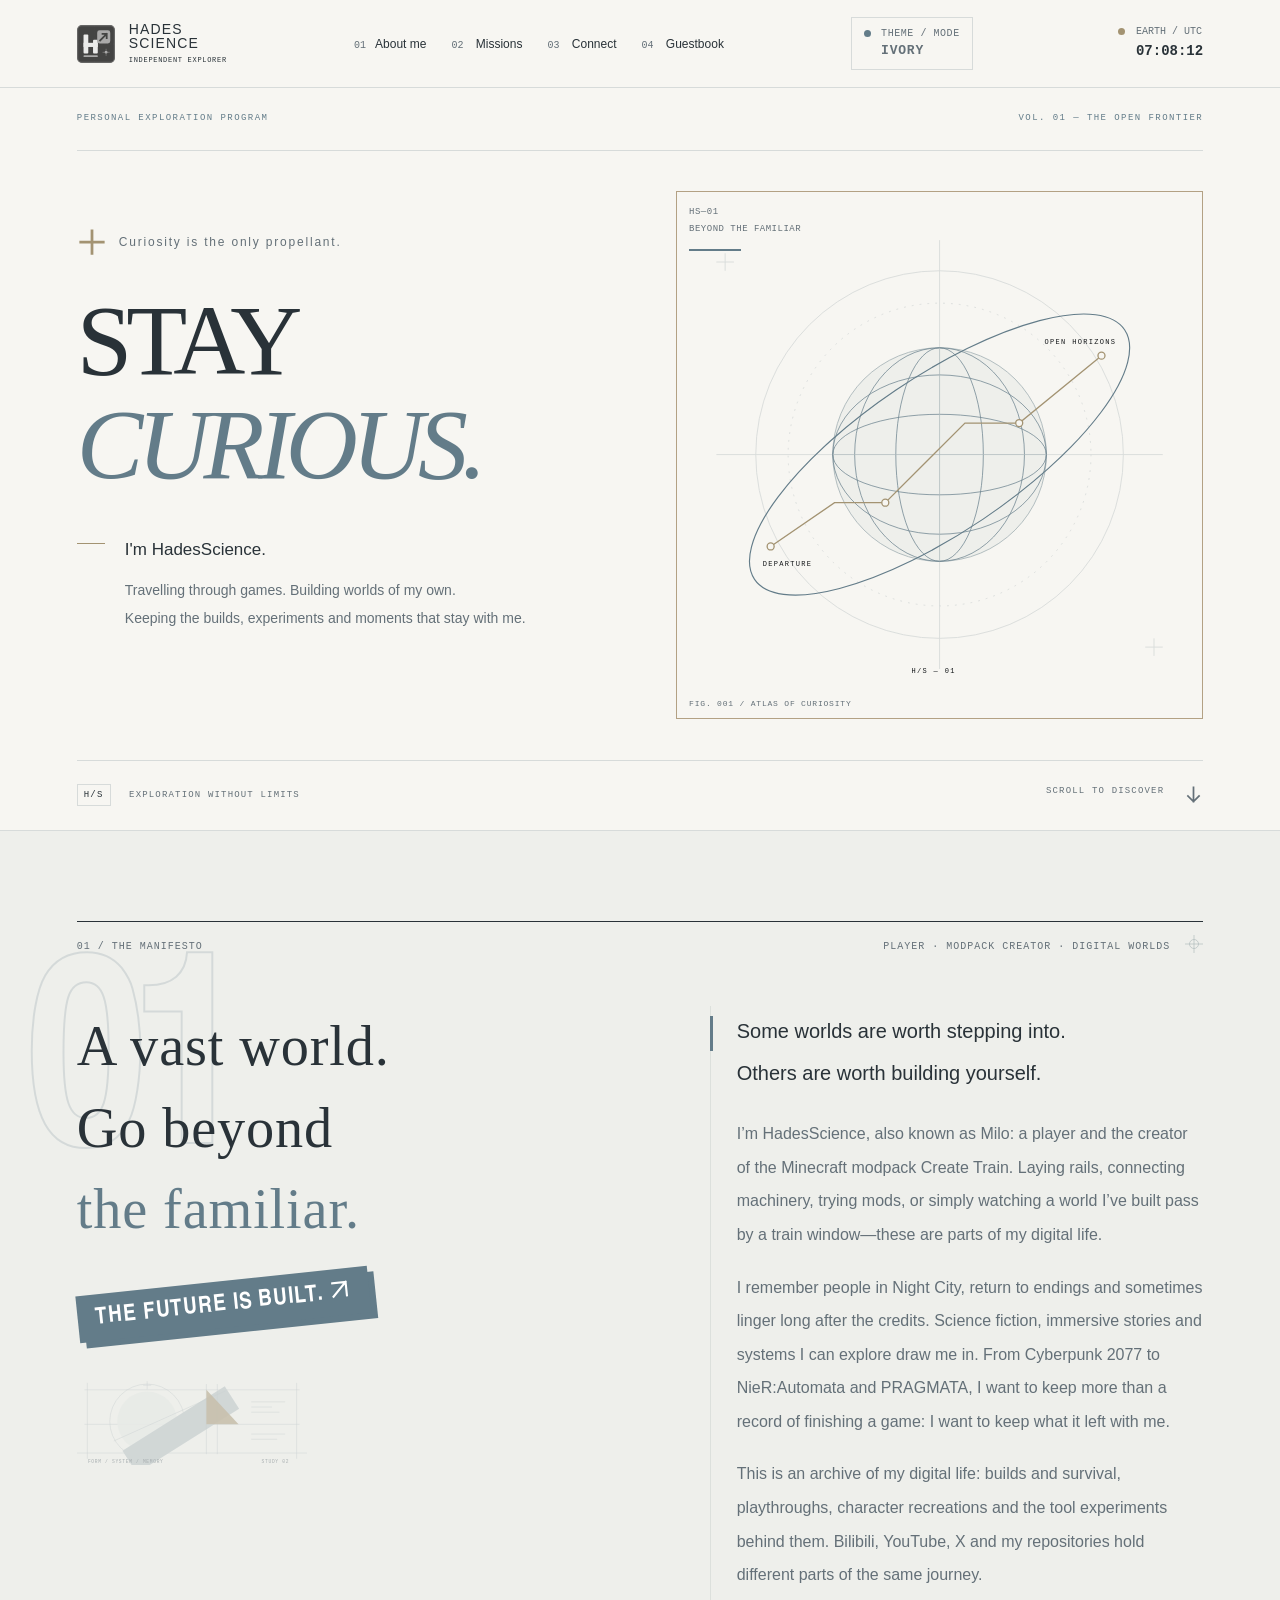
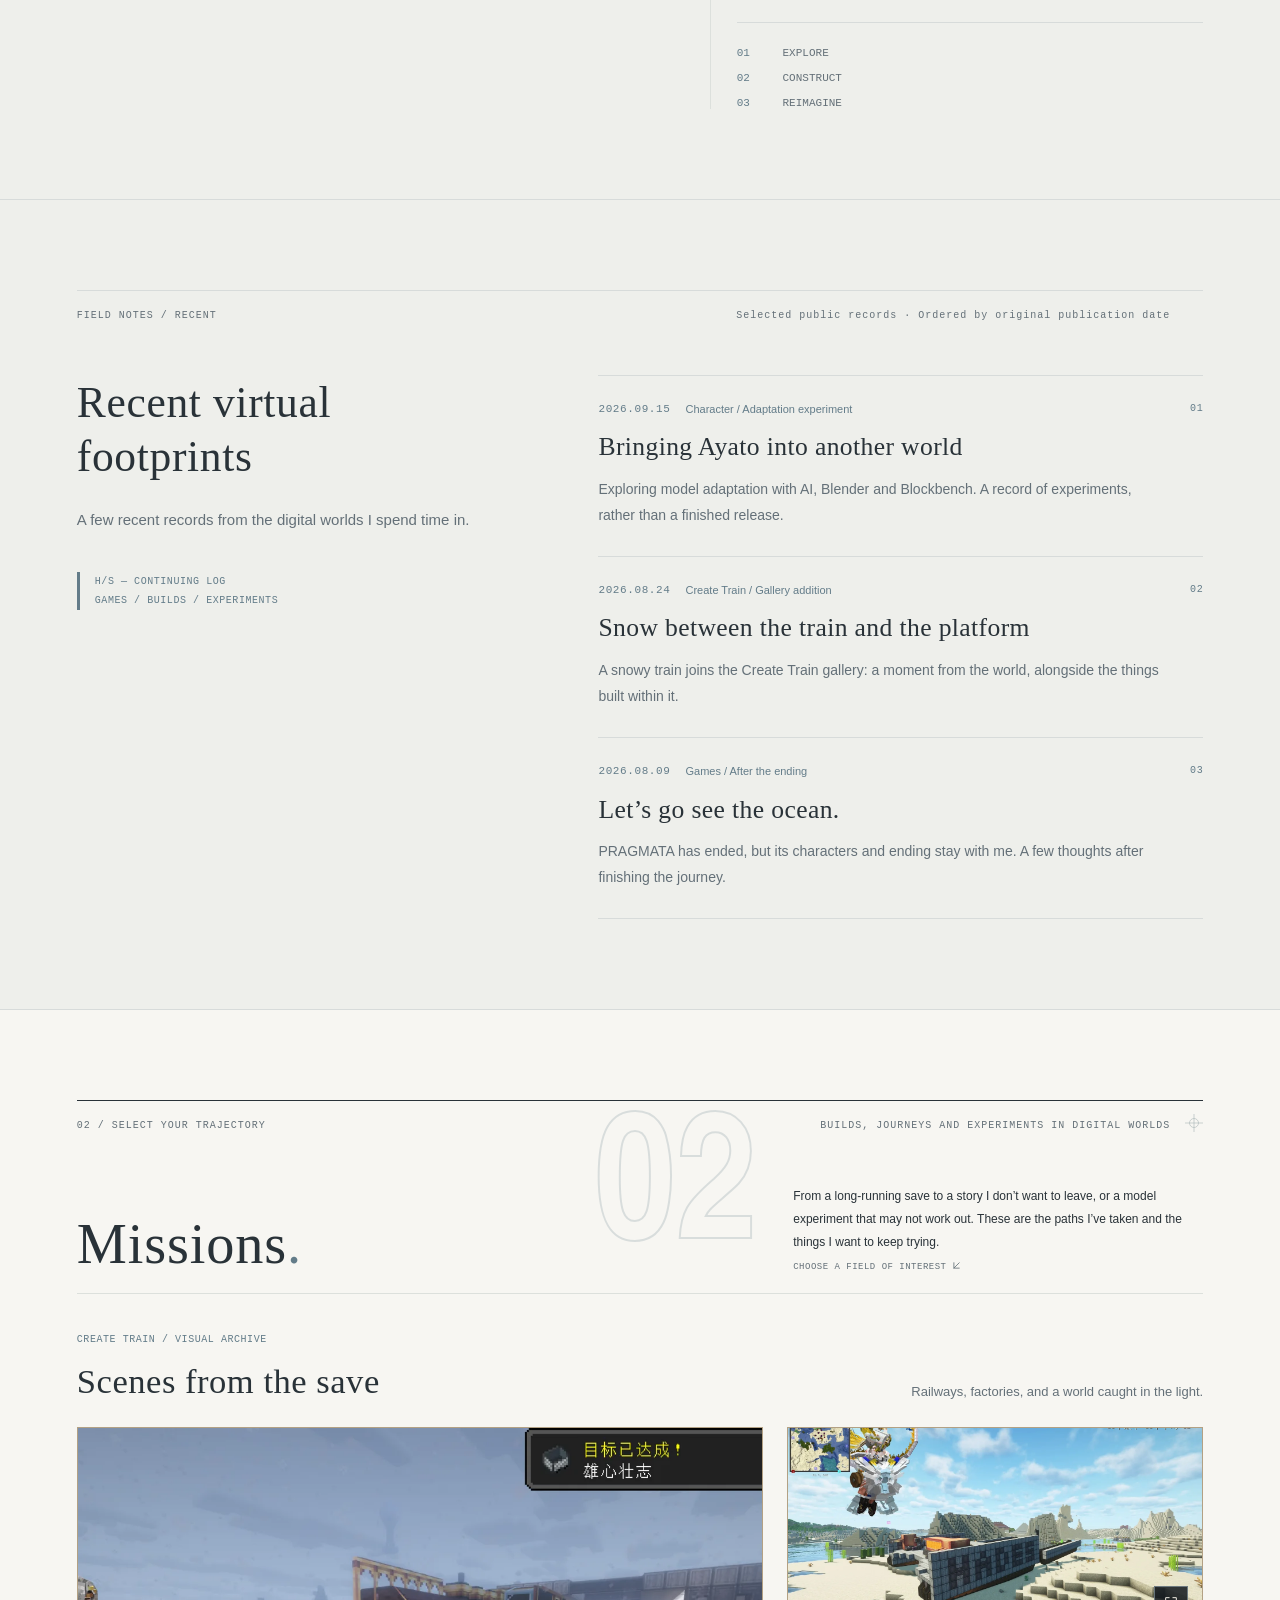
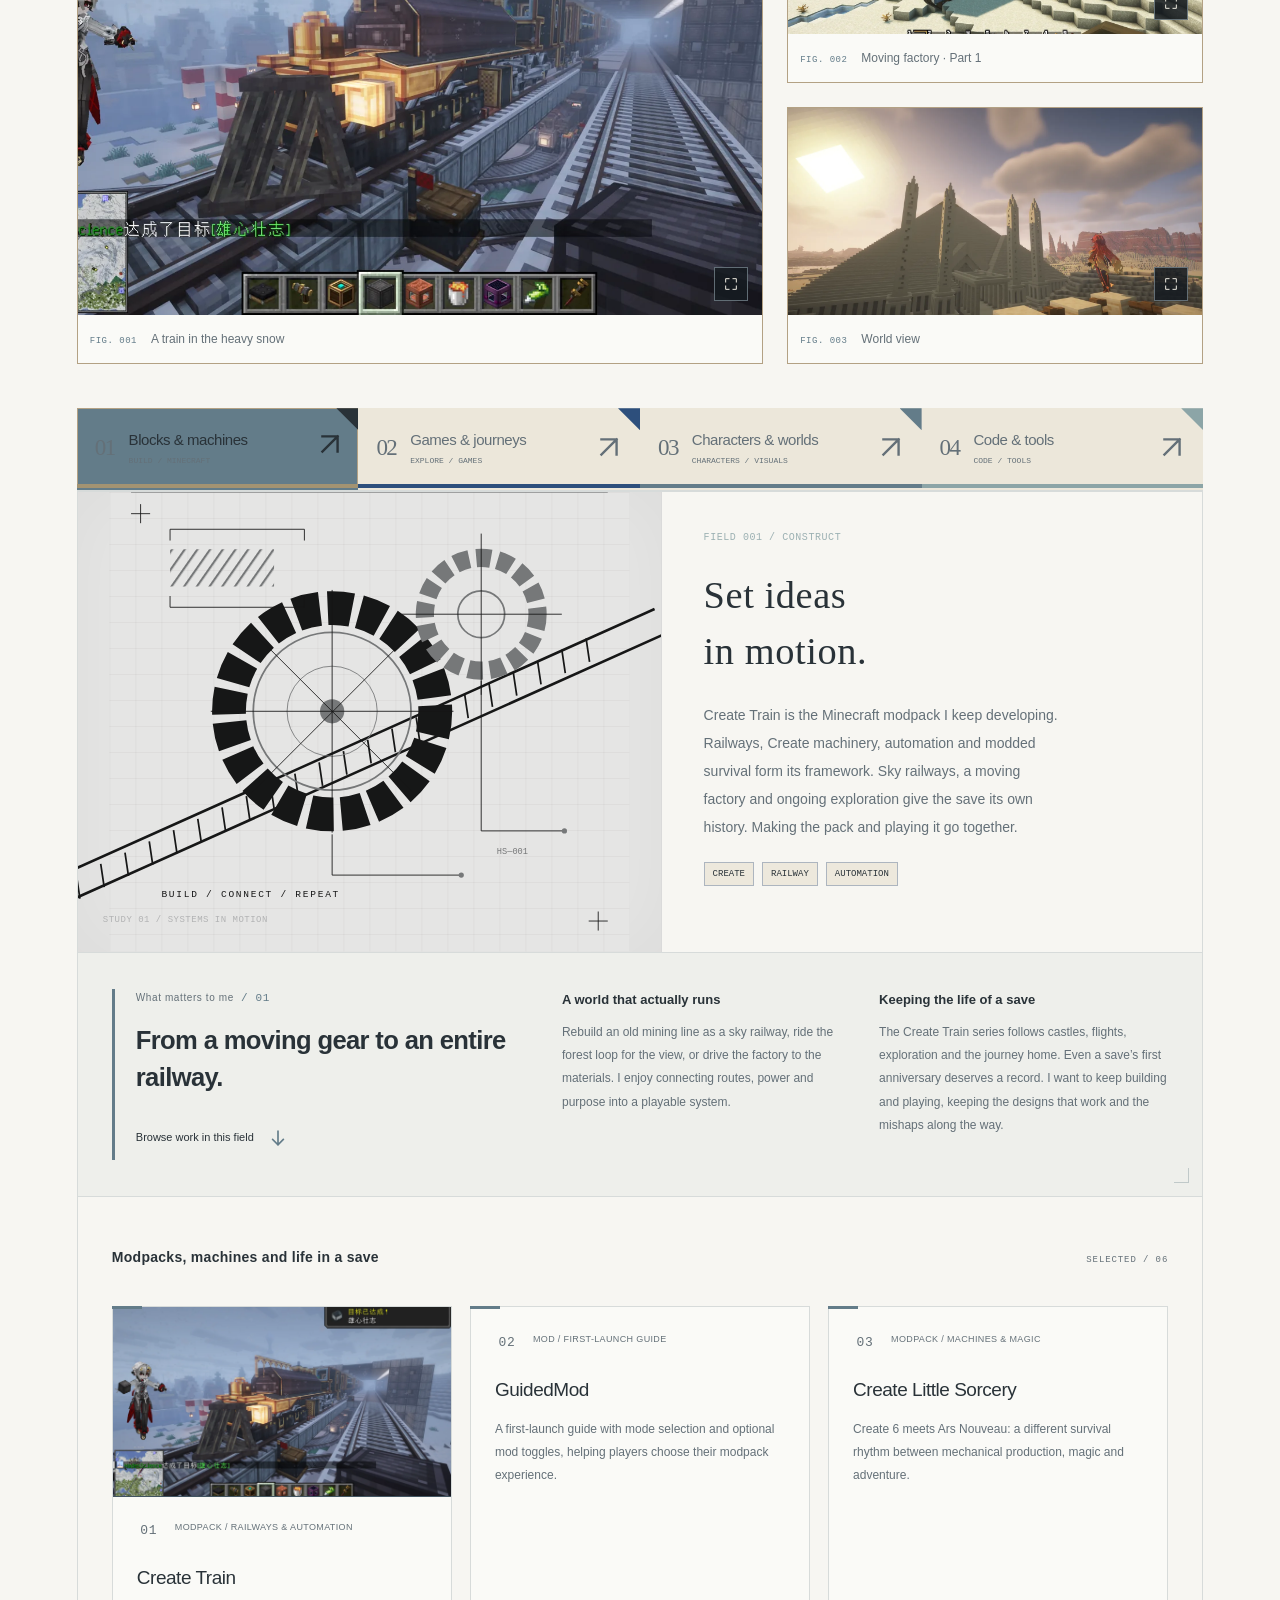
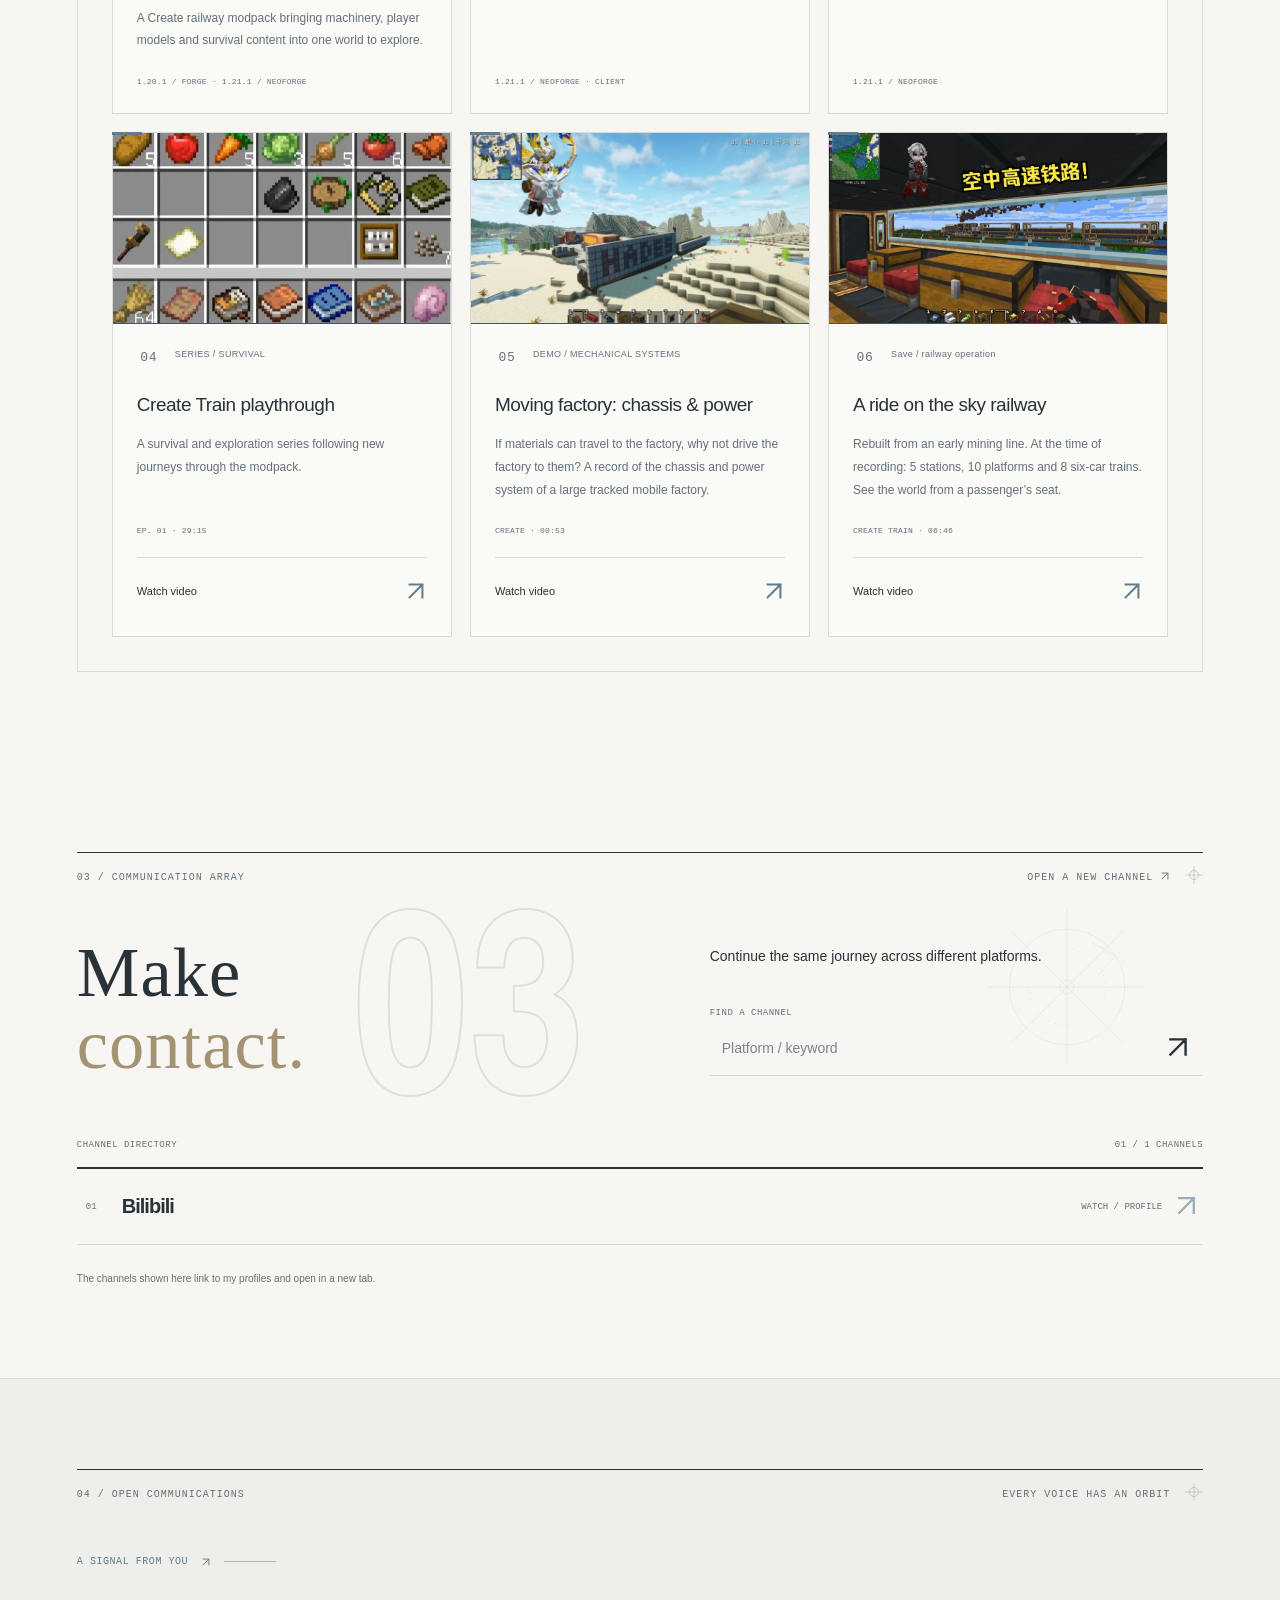
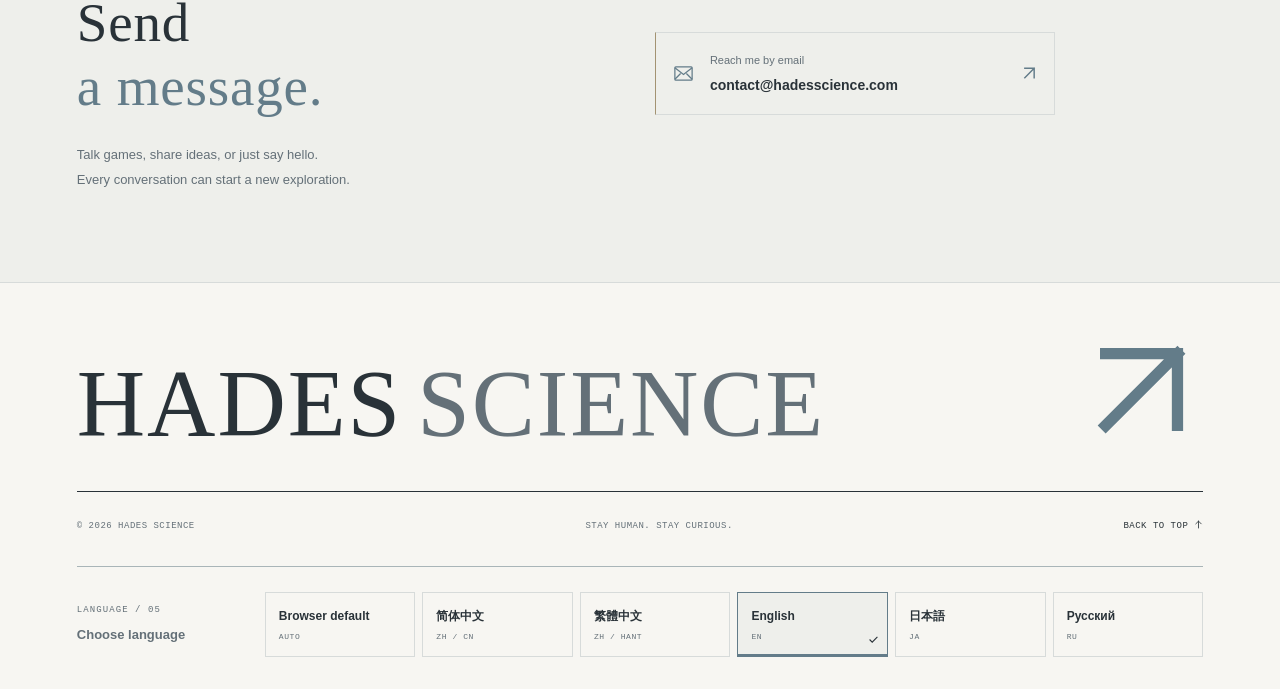
==== commit b1a30988: "fix: refine restricted-region layout, channel numbering and email copy" ====
--- a/en/index.html
+++ b/en/index.html
@@ -2,7 +2,7 @@
 <html lang="en">
 <head>
 <meta charset="utf-8"><meta name="viewport" content="width=device-width,initial-scale=1"><meta name="theme-color" content="#1b2226"><meta name="description" content="HadesScience’s digital life: Create Train, Minecraft railways and builds, game journeys, character models and tool experiments." data-i18n-attrs='{"content":"meta.description"}'><title>HadesScience — Personal Exploration Program</title><link rel="icon" type="image/x-icon" sizes="16x16 32x32 48x48 64x64" href="/favicon.ico?v=brand-fixed-20261018">
-  <link rel="icon" type="image/svg+xml" sizes="any" href="/assets/insignia.svg?v=brand-fixed-20261018"><script>(()=>{let t;try{t=localStorage.getItem('hs-theme-preference');}catch{}if(t!=='ivory'&&t!=='mineral')t=matchMedia('(prefers-color-scheme: dark)').matches?'mineral':'ivory';document.documentElement.dataset.theme=t;const m=document.querySelector('meta[name="theme-color"]');if(m)m.content=t==='ivory'?'#f7f6f2':'#1b2226';})();</script><link rel="stylesheet" href="/styles.css?v=region-trial-1"><link rel="stylesheet" href="/quiet-archive.css?v=20261107"><script src="/i18n.js?v=region-trial-1" defer></script><script src="/script.js?v=region-trial-1" defer></script><script src="/guestbook.js?v=region-trial-1" defer></script><script src="/guestbook-inline.js?v=region-trial-1" defer></script>
+  <link rel="icon" type="image/svg+xml" sizes="any" href="/assets/insignia.svg?v=brand-fixed-20261018"><script>(()=>{let t;try{t=localStorage.getItem('hs-theme-preference');}catch{}if(t!=='ivory'&&t!=='mineral')t=matchMedia('(prefers-color-scheme: dark)').matches?'mineral':'ivory';document.documentElement.dataset.theme=t;const m=document.querySelector('meta[name="theme-color"]');if(m)m.content=t==='ivory'?'#f7f6f2':'#1b2226';})();</script><link rel="stylesheet" href="/styles.css?v=region-2"><link rel="stylesheet" href="/quiet-archive.css?v=20261107"><script src="/i18n.js?v=region-2" defer></script><script src="/script.js?v=region-2" defer></script><script src="/guestbook.js?v=region-trial-1" defer></script><script src="/guestbook-inline.js?v=region-trial-1" defer></script>
 <link rel="apple-touch-icon" sizes="180x180" href="/apple-touch-icon.png?v=brand-fixed-20261018">
 <link rel="canonical" href="https://hadesscience.com/en/">
 <link rel="alternate" hreflang="zh-CN" href="https://hadesscience.com/zh-cn/">
@@ -38,13 +38,13 @@
 <section class="missions section" id="missions" aria-labelledby="missions-title"><div class="section-caption mono"><span>02 / SELECT YOUR TRAJECTORY</span><span data-i18n-nodes='["missions.caption"]'>虚拟生活里的作品、旅程与实验</span><span class="registration-mark" aria-hidden="true"><svg viewbox="0 0 24 24" fill="none"><circle cx="12" cy="12" r="6"></circle><path d="M12 0v24M0 12h24"></path></svg></span></div><div class="section-heading"><span class="mission-index" aria-hidden="true" data-drift>02</span><h2 id="missions-title" data-i18n-nodes='["nav.missions"]'>探索计划<span class="orange">.</span></h2><p data-i18n-nodes='["missions.intro"]'>从一份长期游玩的存档，到一段舍不得结束的故事，再到一次未必成功的模型实验。这里记录我已经走过的路，也留下继续折腾的方向。<br><span class="mono">CHOOSE A FIELD OF INTEREST <svg class="ui-icon" viewbox="0 0 24 24" aria-hidden="true" focusable="false"><use href="#icon-arrow-sw"></use></svg></span></p></div>
 <div class="save-gallery" aria-labelledby="gallery-title"><div class="gallery-heading"><div><span class="mono gallery-kicker">CREATE TRAIN / VISUAL ARCHIVE</span><h3 data-i18n-nodes='["gallery.title"]' id="gallery-title">来自存档的画面</h3></div><p data-i18n-nodes='["gallery.intro"]' >铁路、工厂，还有被光照亮的世界。</p></div><div class="save-gallery-grid"><figure class="save-frame"><button type="button" class="gallery-open" data-gallery="0" data-original="https://cdn.modrinth.com/data/ercfLWTY/images/711ce56a0e6b413732e1589ada411b223f347c52.png" aria-label="放大查看：雪中的列车"><img src="/assets/works/snow-train.webp" alt="雪中的列车" data-i18n-attrs='{"alt": "gallery.snow"}' width="1440" height="840" loading="lazy" decoding="async"><span class="gallery-zoom" aria-hidden="true"><svg viewBox="0 0 24 24" class="ui-icon"><path d="M4 9V4h5M15 4h5v5M20 15v5h-5M9 20H4v-5" fill="none" stroke="currentColor" stroke-width="1.5"/></svg></span></button><figcaption><span class="mono" aria-hidden="true">FIG. 001</span><span data-i18n-nodes='["gallery.snow"]' >雪中的列车</span></figcaption></figure><figure class="save-frame"><button type="button" class="gallery-open" data-gallery="1" data-original="https://cdn.modrinth.com/data/ercfLWTY/images/ab7bc8e9a4b9411de7f8172d5149e6c3c6d2244a.jpeg" aria-label="放大查看：移动工厂 · 第一部分"><img src="/assets/works/moving-factory.webp" alt="移动工厂 · 第一部分" data-i18n-attrs='{"alt": "gallery.factory"}' width="1440" height="840" loading="lazy" decoding="async"><span class="gallery-zoom" aria-hidden="true"><svg viewBox="0 0 24 24" class="ui-icon"><path d="M4 9V4h5M15 4h5v5M20 15v5h-5M9 20H4v-5" fill="none" stroke="currentColor" stroke-width="1.5"/></svg></span></button><figcaption><span class="mono" aria-hidden="true">FIG. 002</span><span data-i18n-nodes='["gallery.factory"]' >移动工厂 · 第一部分</span></figcaption></figure><figure class="save-frame"><button type="button" class="gallery-open" data-gallery="2" data-original="https://cdn.modrinth.com/data/ercfLWTY/images/2334d1ddd2b843ce19f6dee6181e4623cfd0ac6b.png" aria-label="放大查看：存档风景"><img src="/assets/works/world-view.webp" alt="存档风景" data-i18n-attrs='{"alt": "gallery.view"}' width="1440" height="840" loading="lazy" decoding="async"><span class="gallery-zoom" aria-hidden="true"><svg viewBox="0 0 24 24" class="ui-icon"><path d="M4 9V4h5M15 4h5v5M20 15v5h-5M9 20H4v-5" fill="none" stroke="currentColor" stroke-width="1.5"/></svg></span></button><figcaption><span class="mono" aria-hidden="true">FIG. 003</span><span data-i18n-nodes='["gallery.view"]' >存档风景</span></figcaption></figure></div><a class="gallery-source" data-regional-href="https://modrinth.com/modpack/create_train/gallery" target="_blank" rel="noopener noreferrer"><span data-i18n-nodes='["gallery.source"]' >图片来自 Create Train 的 Modrinth 项目画廊</span><svg class="ui-icon" viewBox="0 0 24 24" aria-hidden="true"><use href="#icon-arrow-ne"></use></svg></a></div><div class="mission-tabs" role="tablist" aria-label="选择探索计划" data-i18n-attrs='{"aria-label":"missions.label"}'><button type="button" id="tab-build" role="tab" aria-selected="true" aria-controls="panel-build" data-mission="build"><span class="tab-number">01</span><span><b data-i18n-nodes='["build.tab"]'>方块与机械</b><small>BUILD / MINECRAFT</small></span><span class="tab-arrow" aria-hidden="true"><svg class="ui-icon" viewbox="0 0 24 24" aria-hidden="true" focusable="false"><use href="#icon-arrow-ne"></use></svg></span></button><button type="button" id="tab-explore" role="tab" aria-selected="false" aria-controls="panel-explore" tabindex="-1" data-mission="explore"><span class="tab-number">02</span><span><b data-i18n-nodes='["explore.tab"]'>游戏与旅程</b><small>EXPLORE / GAMES</small></span><span class="tab-arrow" aria-hidden="true"><svg class="ui-icon" viewbox="0 0 24 24" aria-hidden="true" focusable="false"><use href="#icon-arrow-ne"></use></svg></span></button><button type="button" id="tab-create" role="tab" aria-selected="false" aria-controls="panel-create" tabindex="-1" data-mission="create"><span class="tab-number">03</span><span><b data-i18n-nodes='["create.tab"]'>角色与重构</b><small>CHARACTERS / VISUALS</small></span><span class="tab-arrow" aria-hidden="true"><svg class="ui-icon" viewbox="0 0 24 24" aria-hidden="true" focusable="false"><use href="#icon-arrow-ne"></use></svg></span></button><button type="button" id="tab-tools" role="tab" aria-selected="false" aria-controls="panel-tools" tabindex="-1" data-mission="tools"><span class="tab-number">04</span><span><b data-i18n-nodes='["tools.tab"]'>代码与工具</b><small>CODE / TOOLS</small></span><span class="tab-arrow" aria-hidden="true"><svg class="ui-icon" viewbox="0 0 24 24" aria-hidden="true" focusable="false"><use href="#icon-arrow-ne"></use></svg></span></button></div>
 <div class="mission-panel" id="panel-build" role="tabpanel" aria-labelledby="tab-build" tabindex="0"><div class="mission-visual blueprint"><svg xmlns="http://www.w3.org/2000/svg" viewbox="0 0 600 530" fill="none" class="construct-art" role="img" aria-label="深空蓝工业构成图，机械齿轮缓慢转动" data-i18n-attrs='{"aria-label":"build.art"}'><defs><pattern id="mechanical-grid" width="30" height="30" patternunits="userSpaceOnUse"><path d="M30 0H0v30" stroke="#b6c8df" stroke-opacity=".12" stroke-width=".7"></path></pattern><pattern id="mechanical-stripes" width="12" height="12" patternunits="userSpaceOnUse" patterntransform="rotate(35)"><path d="M0 0v12" stroke="#ca8c72" stroke-width="5"></path></pattern></defs><path fill="#18232d" d="M0 0h600v530H0z"></path><path fill="url(#mechanical-grid)" d="M0 0h600v530H0z"></path><path d="m-40 469 678-304m-687 274 678-304" stroke="#b6c8df" stroke-width="3"></path><path d="m-38 442 4 27m24-40 4 27m24-40 4 27m24-40 4 27m24-40 4 27m24-40 4 27m24-40 4 27m24-40 4 27m24-40 4 27m24-40 4 27m24-40 4 27m24-40 4 27m24-40 4 27m24-40 4 27m24-40 4 27m24-40 4 27m24-40 4 27m24-40 4 27m24-40 4 27m24-40 4 27m24-40 4 27m24-40 4 27" stroke="#b6c8df" stroke-width="2"></path><g class="gear-main"><circle cx="257" cy="253" r="119" stroke="#aaa58d" stroke-width="39" stroke-dasharray="28 9"></circle><circle cx="257" cy="253" r="91" stroke="#ca8c72" stroke-width="2"></circle><circle cx="257" cy="253" r="52" stroke="#b6c8df"></circle><circle cx="257" cy="253" r="14" fill="#ca8c72"></circle><path d="M257 113v280m-140-140h280m-233-93 187 187m0-187L164 347" stroke="#b6c8df" stroke-width="1"></path></g><g class="gear-secondary"><circle cx="429" cy="141" r="65" stroke="#7890a3" stroke-width="21" stroke-dasharray="17 8"></circle><circle cx="429" cy="141" r="27" stroke="#ca8c72" stroke-width="2"></circle><path d="M429 48v186m-92-93h185" stroke="#b6c8df" stroke-width="1"></path></g><path d="M70 66h120v43H70z" fill="url(#mechanical-stripes)"></path><path d="M70 56V43h155v13m-155 64v13h155v-13" stroke="#b6c8df"></path><path d="M257 395v47h149m23-224v173h96" stroke="#b6c8df" stroke-width="1"></path><circle cx="406" cy="442" r="3" fill="#ca8c72"></circle><circle cx="525" cy="391" r="3" fill="#ca8c72"></circle><text x="60" y="467" fill="#b6c8df" font-size="11" font-family="monospace" letter-spacing="2">BUILD / CONNECT / REPEAT</text><text x="447" y="418" fill="#ca8c72" font-size="10" font-family="monospace">HS—001</text><path d="M25 25h22m-11-11v22M553 495h22m-11-11v22" stroke="#b6c8df"></path><path class="diagram-scan" d="M25 0h550" stroke="#8ca5a7" stroke-width="2" opacity=".5"></path></svg>
-<span class="visual-caption mono">STUDY 01 / SYSTEMS IN MOTION</span></div><div class="mission-copy"><span class="mono mission-code">FIELD 001 / CONSTRUCT</span><h3 data-i18n-nodes='["build.title1","build.title2"]'>让想象<br>开始运转。</h3><p data-i18n-nodes='["build.body"]'>Create Train 是我持续开发的 Minecraft 整合包。铁路、机械动力、自动化与模组生存，是这个世界的骨架；空中路网、移动工厂和一次次探索，则让存档慢慢有了自己的历史。开发整合包，也亲自进去玩，是同一件事的两面。</p><ul class="mission-tags"><li>CREATE</li><li>RAILWAY</li><li>AUTOMATION</li></ul><div class="mission-destinations"><a data-regional-href="https://modrinth.com/modpack/create_train" target="_blank" rel="noopener noreferrer" data-i18n-nodes='["build.modrinth"]'>下载 Create Train <span aria-hidden="true"><svg class="ui-icon" viewbox="0 0 24 24" aria-hidden="true" focusable="false"><use href="#icon-arrow-ne"></use></svg></span></a><a data-regional-href="https://github.com/HadesScience/Create-Train-Server" target="_blank" rel="noopener noreferrer" data-i18n-nodes='["build.github"]'>服务端项目 <span aria-hidden="true"><svg class="ui-icon" viewbox="0 0 24 24" aria-hidden="true" focusable="false"><use href="#icon-arrow-ne"></use></svg></span></a></div></div><section class="field-guide" aria-labelledby="focus-build"><div class="field-guide-heading"><span class="field-guide-label"><span data-i18n-nodes='["focus.label"]'>我在意的事</span><span class="mono" aria-hidden="true"> / 01</span></span><h4 id="focus-build" data-i18n-nodes='["focus.build.title"]'>从一段传动，到一整条铁路。</h4><a class="field-guide-link" href="#records-build"><span data-i18n-nodes='["focus.browse"]'>浏览这一方向的作品</span><svg class="ui-icon" viewbox="0 0 24 24" aria-hidden="true" focusable="false"><use href="#icon-arrow-down"></use></svg></a></div><dl class="field-guide-notes"><div><dt data-i18n-nodes='["focus.build.first.title"]'>让世界真正运转起来</dt><dd data-i18n-nodes='["focus.build.first.body"]'>把矿区旧线改成空中高速铁路，坐上环林线看沿途风景，或者干脆开着工厂去找材料。比起一件孤立的机器，我更喜欢把线路、动力与用途连成一个能游玩的系统。</dd></div><div><dt data-i18n-nodes='["focus.build.second.title"]'>把存档里的日子留下来</dt><dd data-i18n-nodes='["focus.build.second.body"]'>Create Train 实况从发现城堡、飞向远方，记录到探索与归途；存档一周年也值得单独留念。接下来仍想继续建设、继续游玩，把成功的设计和意外的翻车都留下。</dd></div></dl></section><div class="mission-records" id="records-build"><div class="records-heading"><h4 data-i18n-nodes='["records.projects"]'>整合包、机械与存档记录</h4><span class="mono" aria-hidden="true">SELECTED / 06</span></div><div class="record-grid"><article class="record-card"><img class="record-preview" src="/assets/works/snow-train.webp" alt="雪中的列车" data-i18n-attrs='{"alt": "gallery.snow"}' width="960" height="560" loading="lazy" decoding="async"><div class="record-top"><span class="mono" aria-hidden="true">01</span><span data-i18n-nodes='["record.train.kind"]' class="record-kind">整合包 / 铁路与自动化</span></div><h5>Create Train</h5><p data-i18n-nodes='["record.train.body"]'>以 Create 铁路为中心，组合机械、角色模型与生存内容，构建可以长期探索的模组世界。</p><small class="record-meta mono">1.20.1 / FORGE · 1.21.1 / NEOFORGE</small><a data-i18n-nodes='["record.modrinth"]' class="record-link" data-regional-href="https://modrinth.com/modpack/create_train" target="_blank" rel="noopener noreferrer">在 Modrinth 查看<span aria-hidden="true"><svg class="ui-icon" viewbox="0 0 24 24" aria-hidden="true" focusable="false"><use href="#icon-arrow-ne"></use></svg></span></a></article><article class="record-card"><div class="record-top"><span class="mono" aria-hidden="true">02</span><span data-i18n-nodes='["record.guided.kind"]' class="record-kind">模组 / 启动引导</span></div><h5>GuidedMod</h5><p data-i18n-nodes='["record.guided.body"]'>为整合包制作首次启动引导、模式选择与可选模组开关，让玩家更清楚地选择自己的体验。</p><small class="record-meta mono">1.21.1 / NEOFORGE · CLIENT</small><a data-i18n-nodes='["record.modrinth"]' class="record-link" data-regional-href="https://modrinth.com/mod/guidedmod" target="_blank" rel="noopener noreferrer">在 Modrinth 查看<span aria-hidden="true"><svg class="ui-icon" viewbox="0 0 24 24" aria-hidden="true" focusable="false"><use href="#icon-arrow-ne"></use></svg></span></a></article><article class="record-card"><div class="record-top"><span class="mono" aria-hidden="true">03</span><span data-i18n-nodes='["record.sorcery.kind"]' class="record-kind">整合包 / 机械与魔法</span></div><h5>Create Little Sorcery</h5><p data-i18n-nodes='["record.sorcery.body"]'>让 Create 6 与 Ars Nouveau 相遇，在机械生产、魔法与冒险之间，寻找另一种生存节奏。</p><small class="record-meta mono">1.21.1 / NEOFORGE</small><a data-i18n-nodes='["record.modrinth"]' class="record-link" data-regional-href="https://modrinth.com/modpack/create-little-sorcery" target="_blank" rel="noopener noreferrer">在 Modrinth 查看<span aria-hidden="true"><svg class="ui-icon" viewbox="0 0 24 24" aria-hidden="true" focusable="false"><use href="#icon-arrow-ne"></use></svg></span></a></article><article class="record-card"><img class="record-preview" src="/assets/works/BV11yZxBhE2Y.webp" alt="Create Train 实况" data-i18n-attrs='{"alt":"record.series.title"}' width="960" height="540" loading="lazy" decoding="async"><div class="record-top"><span class="mono" aria-hidden="true">04</span><span data-i18n-nodes='["record.series.kind"]' class="record-kind">系列 / 生存实况</span></div><h5 data-i18n-nodes='["record.series.title"]'>Create Train 实况</h5><p data-i18n-nodes='["record.series.body"]'>从新的征程到继续开拓，把整合包里的生存与探索串成连续记录。</p><small class="record-meta mono">EP. 01 · 29:15</small><a data-i18n-nodes='["record.watch"]' class="record-link" href="https://www.bilibili.com/video/BV11yZxBhE2Y/" target="_blank" rel="noopener noreferrer">观看视频<span aria-hidden="true"><svg class="ui-icon" viewbox="0 0 24 24" aria-hidden="true" focusable="false"><use href="#icon-arrow-ne"></use></svg></span></a></article><article class="record-card"><img class="record-preview" src="/assets/works/moving-factory.webp" alt="移动工厂 · 第一部分" data-i18n-attrs='{"alt": "gallery.factory"}' width="960" height="560" loading="lazy" decoding="async"><div class="record-top"><span class="mono" aria-hidden="true">05</span><span data-i18n-nodes='["record.factory.kind"]' class="record-kind">演示 / 机械系统</span></div><h5 data-i18n-nodes='["record.factory.title"]'>移动工厂：底盘与动力</h5><p data-i18n-nodes='["record.factory.body"]'>既然可以把材料送到工厂，为什么不能开着工厂去找材料？记录大型履带移动工厂的底盘与动力设计。</p><small class="record-meta mono">CREATE · 00:53</small><a data-i18n-nodes='["record.watch"]' class="record-link" href="https://www.bilibili.com/video/BV1cuqUBwEKt/" target="_blank" rel="noopener noreferrer">观看视频<span aria-hidden="true"><svg class="ui-icon" viewbox="0 0 24 24" aria-hidden="true" focusable="false"><use href="#icon-arrow-ne"></use></svg></span></a></article><article class="record-card"><img class="record-preview" src="/assets/works/BV1UpYfz7ESd.webp" alt="沉浸式搭乘空中高速铁路" data-i18n-attrs='{"alt":"record.rail.title"}' width="960" height="540" loading="lazy" decoding="async"><div class="record-top"><span class="mono" aria-hidden="true">06</span><span class="record-kind" data-i18n-nodes='["record.rail.kind"]'>存档 / 铁路运行</span></div><h5 data-i18n-nodes='["record.rail.title"]'>沉浸式搭乘空中高速铁路</h5><p data-i18n-nodes='["record.rail.body"]'>由早期矿区线路改扩建而来。视频记录时已有 5 站、10 站台，8 列六节编组列车运行；从乘客视角看看这个世界。</p><small class="record-meta mono">CREATE TRAIN · 06:46</small><a class="record-link" target="_blank" rel="noopener noreferrer" data-i18n-nodes='["record.watch"]' href="https://www.bilibili.com/video/BV1UpYfz7ESd/">观看视频<span aria-hidden="true"><svg class="ui-icon" viewbox="0 0 24 24" aria-hidden="true" focusable="false"><use href="#icon-arrow-ne"></use></svg></span></a></article></div></div></div>
+<span class="visual-caption mono">STUDY 01 / SYSTEMS IN MOTION</span></div><div class="mission-copy"><span class="mono mission-code">FIELD 001 / CONSTRUCT</span><h3 data-i18n-nodes='["build.title1","build.title2"]'>让想象<br>开始运转。</h3><p data-i18n-nodes='["build.body"]'>Create Train 是我持续开发的 Minecraft 整合包。铁路、机械动力、自动化与模组生存，是这个世界的骨架；空中路网、移动工厂和一次次探索，则让存档慢慢有了自己的历史。开发整合包，也亲自进去玩，是同一件事的两面。</p><ul class="mission-tags"><li>CREATE</li><li>RAILWAY</li><li>AUTOMATION</li></ul><div class="mission-destinations" data-regional-only><a data-regional-href="https://modrinth.com/modpack/create_train" target="_blank" rel="noopener noreferrer" data-i18n-nodes='["build.modrinth"]'>下载 Create Train <span aria-hidden="true"><svg class="ui-icon" viewbox="0 0 24 24" aria-hidden="true" focusable="false"><use href="#icon-arrow-ne"></use></svg></span></a><a data-regional-href="https://github.com/HadesScience/Create-Train-Server" target="_blank" rel="noopener noreferrer" data-i18n-nodes='["build.github"]'>服务端项目 <span aria-hidden="true"><svg class="ui-icon" viewbox="0 0 24 24" aria-hidden="true" focusable="false"><use href="#icon-arrow-ne"></use></svg></span></a></div></div><section class="field-guide" aria-labelledby="focus-build"><div class="field-guide-heading"><span class="field-guide-label"><span data-i18n-nodes='["focus.label"]'>我在意的事</span><span class="mono" aria-hidden="true"> / 01</span></span><h4 id="focus-build" data-i18n-nodes='["focus.build.title"]'>从一段传动，到一整条铁路。</h4><a class="field-guide-link" href="#records-build"><span data-i18n-nodes='["focus.browse"]'>浏览这一方向的作品</span><svg class="ui-icon" viewbox="0 0 24 24" aria-hidden="true" focusable="false"><use href="#icon-arrow-down"></use></svg></a></div><dl class="field-guide-notes"><div><dt data-i18n-nodes='["focus.build.first.title"]'>让世界真正运转起来</dt><dd data-i18n-nodes='["focus.build.first.body"]'>把矿区旧线改成空中高速铁路，坐上环林线看沿途风景，或者干脆开着工厂去找材料。比起一件孤立的机器，我更喜欢把线路、动力与用途连成一个能游玩的系统。</dd></div><div><dt data-i18n-nodes='["focus.build.second.title"]'>把存档里的日子留下来</dt><dd data-i18n-nodes='["focus.build.second.body"]'>Create Train 实况从发现城堡、飞向远方，记录到探索与归途；存档一周年也值得单独留念。接下来仍想继续建设、继续游玩，把成功的设计和意外的翻车都留下。</dd></div></dl></section><div class="mission-records" id="records-build"><div class="records-heading"><h4 data-i18n-nodes='["records.projects"]'>整合包、机械与存档记录</h4><span class="mono" aria-hidden="true">SELECTED / 06</span></div><div class="record-grid"><article class="record-card"><img class="record-preview" src="/assets/works/snow-train.webp" alt="雪中的列车" data-i18n-attrs='{"alt": "gallery.snow"}' width="960" height="560" loading="lazy" decoding="async"><div class="record-top"><span class="mono" aria-hidden="true">01</span><span data-i18n-nodes='["record.train.kind"]' class="record-kind">整合包 / 铁路与自动化</span></div><h5>Create Train</h5><p data-i18n-nodes='["record.train.body"]'>以 Create 铁路为中心，组合机械、角色模型与生存内容，构建可以长期探索的模组世界。</p><small class="record-meta mono">1.20.1 / FORGE · 1.21.1 / NEOFORGE</small><a data-i18n-nodes='["record.modrinth"]' class="record-link" data-regional-href="https://modrinth.com/modpack/create_train" target="_blank" rel="noopener noreferrer">在 Modrinth 查看<span aria-hidden="true"><svg class="ui-icon" viewbox="0 0 24 24" aria-hidden="true" focusable="false"><use href="#icon-arrow-ne"></use></svg></span></a></article><article class="record-card"><div class="record-top"><span class="mono" aria-hidden="true">02</span><span data-i18n-nodes='["record.guided.kind"]' class="record-kind">模组 / 启动引导</span></div><h5>GuidedMod</h5><p data-i18n-nodes='["record.guided.body"]'>为整合包制作首次启动引导、模式选择与可选模组开关，让玩家更清楚地选择自己的体验。</p><small class="record-meta mono">1.21.1 / NEOFORGE · CLIENT</small><a data-i18n-nodes='["record.modrinth"]' class="record-link" data-regional-href="https://modrinth.com/mod/guidedmod" target="_blank" rel="noopener noreferrer">在 Modrinth 查看<span aria-hidden="true"><svg class="ui-icon" viewbox="0 0 24 24" aria-hidden="true" focusable="false"><use href="#icon-arrow-ne"></use></svg></span></a></article><article class="record-card"><div class="record-top"><span class="mono" aria-hidden="true">03</span><span data-i18n-nodes='["record.sorcery.kind"]' class="record-kind">整合包 / 机械与魔法</span></div><h5>Create Little Sorcery</h5><p data-i18n-nodes='["record.sorcery.body"]'>让 Create 6 与 Ars Nouveau 相遇，在机械生产、魔法与冒险之间，寻找另一种生存节奏。</p><small class="record-meta mono">1.21.1 / NEOFORGE</small><a data-i18n-nodes='["record.modrinth"]' class="record-link" data-regional-href="https://modrinth.com/modpack/create-little-sorcery" target="_blank" rel="noopener noreferrer">在 Modrinth 查看<span aria-hidden="true"><svg class="ui-icon" viewbox="0 0 24 24" aria-hidden="true" focusable="false"><use href="#icon-arrow-ne"></use></svg></span></a></article><article class="record-card"><img class="record-preview" src="/assets/works/BV11yZxBhE2Y.webp" alt="Create Train 实况" data-i18n-attrs='{"alt":"record.series.title"}' width="960" height="540" loading="lazy" decoding="async"><div class="record-top"><span class="mono" aria-hidden="true">04</span><span data-i18n-nodes='["record.series.kind"]' class="record-kind">系列 / 生存实况</span></div><h5 data-i18n-nodes='["record.series.title"]'>Create Train 实况</h5><p data-i18n-nodes='["record.series.body"]'>从新的征程到继续开拓，把整合包里的生存与探索串成连续记录。</p><small class="record-meta mono">EP. 01 · 29:15</small><a data-i18n-nodes='["record.watch"]' class="record-link" href="https://www.bilibili.com/video/BV11yZxBhE2Y/" target="_blank" rel="noopener noreferrer">观看视频<span aria-hidden="true"><svg class="ui-icon" viewbox="0 0 24 24" aria-hidden="true" focusable="false"><use href="#icon-arrow-ne"></use></svg></span></a></article><article class="record-card"><img class="record-preview" src="/assets/works/moving-factory.webp" alt="移动工厂 · 第一部分" data-i18n-attrs='{"alt": "gallery.factory"}' width="960" height="560" loading="lazy" decoding="async"><div class="record-top"><span class="mono" aria-hidden="true">05</span><span data-i18n-nodes='["record.factory.kind"]' class="record-kind">演示 / 机械系统</span></div><h5 data-i18n-nodes='["record.factory.title"]'>移动工厂：底盘与动力</h5><p data-i18n-nodes='["record.factory.body"]'>既然可以把材料送到工厂，为什么不能开着工厂去找材料？记录大型履带移动工厂的底盘与动力设计。</p><small class="record-meta mono">CREATE · 00:53</small><a data-i18n-nodes='["record.watch"]' class="record-link" href="https://www.bilibili.com/video/BV1cuqUBwEKt/" target="_blank" rel="noopener noreferrer">观看视频<span aria-hidden="true"><svg class="ui-icon" viewbox="0 0 24 24" aria-hidden="true" focusable="false"><use href="#icon-arrow-ne"></use></svg></span></a></article><article class="record-card"><img class="record-preview" src="/assets/works/BV1UpYfz7ESd.webp" alt="沉浸式搭乘空中高速铁路" data-i18n-attrs='{"alt":"record.rail.title"}' width="960" height="540" loading="lazy" decoding="async"><div class="record-top"><span class="mono" aria-hidden="true">06</span><span class="record-kind" data-i18n-nodes='["record.rail.kind"]'>存档 / 铁路运行</span></div><h5 data-i18n-nodes='["record.rail.title"]'>沉浸式搭乘空中高速铁路</h5><p data-i18n-nodes='["record.rail.body"]'>由早期矿区线路改扩建而来。视频记录时已有 5 站、10 站台，8 列六节编组列车运行；从乘客视角看看这个世界。</p><small class="record-meta mono">CREATE TRAIN · 06:46</small><a class="record-link" target="_blank" rel="noopener noreferrer" data-i18n-nodes='["record.watch"]' href="https://www.bilibili.com/video/BV1UpYfz7ESd/">观看视频<span aria-hidden="true"><svg class="ui-icon" viewbox="0 0 24 24" aria-hidden="true" focusable="false"><use href="#icon-arrow-ne"></use></svg></span></a></article></div></div></div>
 <div class="mission-panel" id="panel-explore" role="tabpanel" aria-labelledby="tab-explore" tabindex="0" hidden><div class="mission-visual exploration"><span class="world-circle" aria-hidden="true"></span><span class="world-lines" aria-hidden="true"></span><span class="world-type" aria-hidden="true">NO<br>LIMITS.</span><span class="visual-caption mono">STUDY 02 / WORLDS WORTH ENTERING</span></div><div class="mission-copy"><span class="mono mission-code">FIELD 002 / EXPLORE</span><h3 data-i18n-nodes='["explore.title1","explore.title2"]'>下一站，<br>另一个世界。</h3><p data-i18n-nodes='["explore.body"]'>科幻、沉浸叙事与动作 RPG，是我经常停留的地方。我会认真走完一段故事，也会保留旅途中普通的一刻：V 的早晨、一段同行、一次通关。游戏结束以后，人物和选择留下的感受还会继续。</p><ul class="game-log"><li><span>01</span> Cyberpunk 2077 <small data-i18n-nodes='["game.city"]'>城市 / 叙事</small></li><li><span>02</span> NieR:Automata <small data-i18n-nodes='["game.action"]'>动作 / 哲思</small></li><li><span>03</span> Red Dead Redemption 2 <small data-i18n-nodes='["game.world"]'>世界 / 故事</small></li><li><span>04</span> Portal 2 <small data-i18n-nodes='["game.puzzle"]'>空间 / 解谜</small></li><li><span>05</span> No Man’s Sky <small data-i18n-nodes='["game.space"]'>星海 / 探索</small></li></ul><a class="panel-link" href="https://space.bilibili.com/3537104449571135/upload" data-i18n-nodes='["explore.cta"]' target="_blank" rel="noopener noreferrer">观看 B 站游戏记录 <span aria-hidden="true"><svg class="ui-icon" viewbox="0 0 24 24" aria-hidden="true" focusable="false"><use href="#icon-arrow-ne"></use></svg></span></a></div><section class="field-guide" aria-labelledby="focus-explore"><div class="field-guide-heading"><span class="field-guide-label"><span data-i18n-nodes='["focus.label"]'>我在意的事</span><span class="mono" aria-hidden="true"> / 02</span></span><h4 id="focus-explore" data-i18n-nodes='["focus.explore.title"]'>有些游戏结束了，旅程还没有。</h4><a class="field-guide-link" href="#records-explore"><span data-i18n-nodes='["focus.browse"]'>浏览这一方向的作品</span><svg class="ui-icon" viewbox="0 0 24 24" aria-hidden="true" focusable="false"><use href="#icon-arrow-down"></use></svg></a></div><dl class="field-guide-notes"><div><dt data-i18n-nodes='["focus.explore.first.title"]'>会记住故事里的人</dt><dd data-i18n-nodes='["focus.explore.first.body"]'>在《赛博朋克 2077》里，我喜欢帕南，也偏爱星星结局。吸引我的不只是世界的规模，还有人物、关系与选择留下的感受。</dd></div><div><dt data-i18n-nodes='["focus.explore.second.title"]'>通关以后，仍然想起</dt><dd data-i18n-nodes='["focus.explore.second.body"]'>《PRAGMATA》让我为真结局继续努力，也记住了“去看大海吧”；《尼尔：机械纪元》的一周目终点，则留下另一种余韵。解开《传送门 2》的空间、继续探索《无人深空》，也是这份好奇心的去处。</dd></div></dl></section><div class="mission-records" id="records-explore"><div class="records-heading"><h4 data-i18n-nodes='["records.games"]'>留下来的游戏片段</h4><span class="mono" aria-hidden="true">SELECTED / 04</span></div><div class="record-grid two-records"><article class="record-card"><img class="record-preview" src="/assets/works/BV1UCYqzWEQY.webp" alt="夜之城，太阳结局" data-i18n-attrs='{"alt":"record.cyber.title"}' width="960" height="540" loading="lazy" decoding="async"><div class="record-top"><span class="mono" aria-hidden="true">01</span><span data-i18n-nodes='["record.cyber.kind"]' class="record-kind">游戏实况 / 叙事</span></div><h5 data-i18n-nodes='["record.cyber.title"]'>夜之城，太阳结局</h5><p data-i18n-nodes='["record.cyber.body"]'>《赛博朋克 2077》太阳结局的完整流程记录，保留这一段旅程。</p><small class="record-meta mono">CYBERPUNK 2077 · 01:00:03</small><a data-i18n-nodes='["record.watch"]' class="record-link" href="https://www.bilibili.com/video/BV1UCYqzWEQY/" target="_blank" rel="noopener noreferrer">观看视频<span aria-hidden="true"><svg class="ui-icon" viewbox="0 0 24 24" aria-hidden="true" focusable="false"><use href="#icon-arrow-ne"></use></svg></span></a></article><article class="record-card"><img class="record-preview" src="/assets/works/BV1A5byzXEFr.webp" alt="NieR:Automata，一周目终点" data-i18n-attrs='{"alt":"record.nier.title"}' width="960" height="540" loading="lazy" decoding="async"><div class="record-top"><span class="mono" aria-hidden="true">02</span><span data-i18n-nodes='["record.cyber.kind"]' class="record-kind">游戏实况 / 叙事</span></div><h5 data-i18n-nodes='["record.nier.title"]'>NieR:Automata，一周目终点</h5><p data-i18n-nodes='["record.nier.body"]'>记录《尼尔：机械纪元》第一周目的收尾，关于旅途，也关于余韵。</p><small class="record-meta mono">NIER:AUTOMATA · 07:58</small><a data-i18n-nodes='["record.watch"]' class="record-link" href="https://www.bilibili.com/video/BV1A5byzXEFr/" target="_blank" rel="noopener noreferrer">观看视频<span aria-hidden="true"><svg class="ui-icon" viewbox="0 0 24 24" aria-hidden="true" focusable="false"><use href="#icon-arrow-ne"></use></svg></span></a></article><article class="record-card"><img class="record-preview" src="/assets/works/BV1NvX9YPEcX.webp" alt="和帕南一行，前往荒坂塔" data-i18n-attrs='{"alt":"record.panam.title"}' width="960" height="540" loading="lazy" decoding="async"><div class="record-top"><span class="mono" aria-hidden="true">03</span><span class="record-kind" data-i18n-nodes='["record.cyber.kind"]'>游戏实况 / 叙事</span></div><h5 data-i18n-nodes='["record.panam.title"]'>和帕南一行，前往荒坂塔</h5><p data-i18n-nodes='["record.panam.body"]'>保留与帕南一行同行的游戏实况。星星是我偏爱的结局；这段记录留下走向那个结局的旅程。</p><small class="record-meta mono">CYBERPUNK 2077 · 01:00:01</small><a class="record-link" target="_blank" rel="noopener noreferrer" data-i18n-nodes='["record.watch"]' href="https://www.bilibili.com/video/BV1NvX9YPEcX/">观看视频<span aria-hidden="true"><svg class="ui-icon" viewbox="0 0 24 24" aria-hidden="true" focusable="false"><use href="#icon-arrow-ne"></use></svg></span></a></article><article class="record-card"><img class="record-preview" src="/assets/works/pragmata.webp" alt="PRAGMATA：通关之后" data-i18n-attrs='{"alt": "record.pragmata.title"}' width="960" height="560" loading="lazy" decoding="async"><div class="record-top"><span class="mono" aria-hidden="true">04</span><span class="record-kind" data-i18n-nodes='["record.cyber.kind"]'>游戏实况 / 叙事</span></div><h5 data-i18n-nodes='["record.pragmata.title"]'>PRAGMATA：通关之后</h5><p data-i18n-nodes='["record.pragmata.body"]'>从预购到通关，再为真结局继续努力。“去看大海吧”留在了心里；游戏告一段落，感受还没有。</p><small class="record-meta mono">PRAGMATA · PLAYTHROUGH / REFLECTIONS</small><a class="record-link" target="_blank" rel="noopener noreferrer" data-i18n-nodes='["record.watch"]' href="https://www.bilibili.com/video/BV11vuH6cEqj/">观看视频<span aria-hidden="true"><svg class="ui-icon" viewbox="0 0 24 24" aria-hidden="true" focusable="false"><use href="#icon-arrow-ne"></use></svg></span></a><a class="record-link" target="_blank" rel="noopener noreferrer" data-i18n-nodes='["record.reflection"]' data-regional-href="https://x.com/Milo_Hades/status/2086317191205695578">阅读通关感想<span aria-hidden="true"><svg class="ui-icon" viewbox="0 0 24 24" aria-hidden="true" focusable="false"><use href="#icon-arrow-ne"></use></svg></span></a></article></div></div></div>
 <div class="mission-panel" id="panel-create" role="tabpanel" aria-labelledby="tab-create" tabindex="0" hidden><div class="mission-visual visual-culture"><span class="visual-disc" aria-hidden="true"></span><span class="visual-slash" aria-hidden="true"></span><span class="visual-word" aria-hidden="true">RE<br>FORM</span><span class="visual-caption mono">STUDY 03 / IMAGINATION, RECONSTRUCTED</span></div><div class="mission-copy"><span class="mono mission-code">FIELD 003 / REIMAGINE</span><h3 data-i18n-nodes='["create.title1","create.title2"]'>把喜欢的世界，<br>换一种方式重构。</h3><p data-i18n-nodes='["create.body"]'>喜欢一个角色或世界，我也会想换一种方式靠近它。在 Minecraft 里还原《圣斗士星矢》的黄金十二宫，或尝试把神里绫人的参考模型转为 YSM 适用的形式，都是把喜爱变成数字创作的过程。</p><ul class="mission-tags"><li>MINECRAFT BUILDS</li><li>CHARACTER MODELS</li><li>AI EXPERIMENTS</li></ul><p class="secondary-copy" data-i18n-nodes='["create.detail"]'>这里保留建筑还原与 AI 辅助模型实验的记录。参考素材、工具辅助和自己的尝试各有来源；过程中的截图是探索记录，不等于模型已经完成或发布。</p><a class="panel-link" data-regional-href="https://www.youtube.com/@HadesScience" target="_blank" rel="noopener noreferrer" data-i18n-nodes='["create.youtube"]'>YouTube 频道主页 <span aria-hidden="true"><svg class="ui-icon" viewbox="0 0 24 24" aria-hidden="true" focusable="false"><use href="#icon-arrow-ne"></use></svg></span></a><a data-i18n-nodes='["create.bilibili"]' class="panel-link" href="https://space.bilibili.com/3537104449571135/upload" target="_blank" rel="noopener noreferrer">B 站实况、实验与创作<span aria-hidden="true"><svg class="ui-icon" viewbox="0 0 24 24" aria-hidden="true" focusable="false"><use href="#icon-arrow-ne"></use></svg></span></a></div><section class="field-guide" aria-labelledby="focus-create"><div class="field-guide-heading"><span class="field-guide-label"><span data-i18n-nodes='["focus.label"]'>我在意的事</span><span class="mono" aria-hidden="true"> / 03</span></span><h4 id="focus-create" data-i18n-nodes='["focus.create.title"]'>从圣域的台阶，到模型的轮廓。</h4><a class="field-guide-link" href="#records-create"><span data-i18n-nodes='["focus.browse"]'>浏览这一方向的作品</span><svg class="ui-icon" viewbox="0 0 24 24" aria-hidden="true" focusable="false"><use href="#icon-arrow-down"></use></svg></a></div><dl class="field-guide-notes"><div><dt data-i18n-nodes='["focus.create.first.title"]'>用方块留住一个熟悉的世界</dt><dd data-i18n-nodes='["focus.create.first.body"]'>黄金十二宫的还原，连接了我对《圣斗士星矢》和 Minecraft 的喜爱。柱廊、台阶与宫殿的轮廓，让原本在作品里见过的空间，变成可以自己走进去的地方。</dd></div><div><dt data-i18n-nodes='["focus.create.second.title"]'>试着把角色带进另一个游戏</dt><dd data-i18n-nodes='["focus.create.second.body"]'>我尝试让 AI 通过 MCP 连接 Blender 与 Blockbench，参考已有模型和三视图，探索 YSM 模型、UV 与骨骼适配。这条路线仍是实验；想继续弄清楚工具能做到哪里，也把尝试的过程留下。</dd></div></dl></section><div class="mission-records" id="records-create"><div class="records-heading"><h4 data-i18n-nodes='["records.videos"]'>建筑还原与角色实验</h4><span class="mono" aria-hidden="true">SELECTED / 02</span></div><div class="record-grid two-records"><article class="record-card"><img class="record-preview" src="/assets/works/BV1TyvjerEv2.webp" alt="在 Minecraft 还原黄金十二宫" data-i18n-attrs='{"alt":"record.temple.title"}' width="960" height="540" loading="lazy" decoding="async"><div class="record-top"><span class="mono" aria-hidden="true">01</span><span data-i18n-nodes='["record.temple.kind"]' class="record-kind">创作 / 建筑还原</span></div><h5 data-i18n-nodes='["record.temple.title"]'>在 Minecraft 还原黄金十二宫</h5><p data-i18n-nodes='["record.temple.body"]'>把《圣斗士星矢》中的圣域建筑转化为方块世界里的空间。</p><small class="record-meta mono">SAINT SEIYA · 00:37</small><a data-i18n-nodes='["record.watch"]' class="record-link" href="https://www.bilibili.com/video/BV1TyvjerEv2/" target="_blank" rel="noopener noreferrer">观看视频<span aria-hidden="true"><svg class="ui-icon" viewbox="0 0 24 24" aria-hidden="true" focusable="false"><use href="#icon-arrow-ne"></use></svg></span></a></article><article class="record-card"><div class="record-top"><span class="mono" aria-hidden="true">02</span><span class="record-kind" data-i18n-nodes='["record.model.kind"]'>实验 / AI 辅助模型</span></div><h5 data-i18n-nodes='["record.model.title"]'>神里绫人 × YSM：适配尝试</h5><p data-i18n-nodes='["record.model.body"]'>以已有模型和三视图为参考，尝试用 AI、Blender 与 Blockbench 探索 YSM 适配。链接是过程记录，并非成品下载。</p><small class="record-meta mono">YSM · BLENDER / BLOCKBENCH · EXPERIMENT</small><a class="record-link" target="_blank" rel="noopener noreferrer" data-i18n-nodes='["record.process"]' data-regional-href="https://x.com/Milo_Hades/status/2099825494669889808">查看实验记录<span aria-hidden="true"><svg class="ui-icon" viewbox="0 0 24 24" aria-hidden="true" focusable="false"><use href="#icon-arrow-ne"></use></svg></span></a></article></div></div></div>
 <div class="mission-panel" id="panel-tools" role="tabpanel" aria-labelledby="tab-tools" tabindex="0" hidden=""><div class="mission-visual tools-visual"><svg class="construct-art" viewbox="0 0 600 530" fill="none" role="img" aria-label="由节点、连线与几何模块组成的代码工作流图" data-i18n-attrs='{"aria-label":"tools.art"}'><defs><pattern id="tools-grid" width="30" height="30" patternunits="userSpaceOnUse"><path d="M30 0H0v30" stroke="#98aebd" stroke-opacity=".15"></path></pattern></defs><path d="M0 0h600v530H0z" fill="#1b2933"></path><path d="M0 0h600v530H0z" fill="url(#tools-grid)"></path><path d="m-50 480 700-420" stroke="#4b6174" stroke-width="72"></path><rect x="84" y="87" width="432" height="340" fill="#17232c" stroke="#90a1aa"></rect><path d="M84 137h432" stroke="#90a1aa"></path><circle cx="110" cy="112" r="5" fill="#bf8e79"></circle><circle cx="130" cy="112" r="5" fill="#aaa58d"></circle><circle cx="150" cy="112" r="5" fill="#8ca5a7"></circle><path d="m185 200-45 45 45 45m230-90 45 45-45 45m-83-105-56 120" stroke="#bf8e79" stroke-width="12"></path><path d="M160 355h280M160 375h175" stroke="#677c8c" stroke-width="4"></path><g class="tools-flow" stroke="#aaa58d" stroke-width="2" stroke-dasharray="5 7"><path d="M38 181h46m432 169h47M300 427v55"></path></g><path d="M24 168h26v26H24zM550 337h26v26h-26zM287 469h26v26h-26z" fill="#8ca5a7"></path><text x="350" y="115" fill="#98aebd" font-size="10" font-family="monospace" letter-spacing="2">INPUT / OUTPUT</text><text x="89" y="461" fill="#98aebd" font-size="10" font-family="monospace" letter-spacing="2">SMALL TOOLS / REAL PROBLEMS</text></svg><span class="visual-caption mono">STUDY 04 / CONNECT THE PIECES</span></div><div class="mission-copy"><span class="mono mission-code">FIELD 004 / DEVELOP</span><h3><span data-i18n-nodes='["tools.title1"]'>从问题出发，</span><br><span data-i18n-nodes='["tools.title2"]'>做一个工具。</span></h3><p data-i18n-nodes='["tools.body"]'>遇到工具不顺手、工作流衔接不上，或兼容性出了问题，我也会尝试自己动手处理。这里放着一些实际问题带来的适配与修复，以及留给后来使用者的说明。</p><ul class="mission-tags"><li>OPEN SOURCE</li><li>WORKFLOWS</li><li>COMPATIBILITY</li></ul><p data-i18n-nodes='["tools.detail"]' class="secondary-copy">独立工具、基于上游的适配，以及开源项目的分支实验，是不同的参与方式。具体实现和来源都留在仓库中。</p><a data-i18n-nodes='["tools.github"]' class="panel-link" data-regional-href="https://github.com/HadesScience" target="_blank" rel="noopener noreferrer">更多公开代码<span aria-hidden="true"><svg class="ui-icon" viewbox="0 0 24 24" aria-hidden="true" focusable="false"><use href="#icon-arrow-ne"></use></svg></span></a></div><section class="field-guide" aria-labelledby="focus-tools"><div class="field-guide-heading"><span class="field-guide-label"><span data-i18n-nodes='["focus.label"]'>我在意的事</span><span class="mono" aria-hidden="true"> / 04</span></span><h4 id="focus-tools" data-i18n-nodes='["focus.tools.title"]'>有个问题，那就试着把它解决。</h4><a class="field-guide-link" href="#records-tools"><span data-i18n-nodes='["focus.browse"]'>浏览这一方向的作品</span><svg class="ui-icon" viewbox="0 0 24 24" aria-hidden="true" focusable="false"><use href="#icon-arrow-down"></use></svg></a></div><dl class="field-guide-notes"><div><dt data-i18n-nodes='["focus.tools.first.title"]'>工具要能用在自己的环境里</dt><dd data-i18n-nodes='["focus.tools.first.body"]'>Browser Use for Codex 是围绕上游浏览器工具做的适配封装。我关注它如何进入日常工作流，也整理 Windows PowerShell 下的使用细节。</dd></div><div><dt data-i18n-nodes='["focus.tools.second.title"]'>解决了，也把过程说明白</dt><dd data-i18n-nodes='["focus.tools.second.body"]'>CC Switch Gemini Fixer 来自具体的兼容问题。把修复方式与使用说明留在仓库，是为了让一次折腾留下可以继续使用的东西。</dd></div></dl></section><div class="mission-records" id="records-tools"><div class="records-heading"><h4 data-i18n-nodes='["records.tools"]'>测试、适配与修复记录</h4><span class="mono" aria-hidden="true">SELECTED / 03</span></div><div class="record-grid two-records"><article class="record-card"><div class="record-top"><span class="mono" aria-hidden="true">01</span><span data-i18n-nodes='["record.browser.kind"]' class="record-kind">适配 / 基于上游项目</span></div><h5>Browser Use for Codex</h5><p data-i18n-nodes='["record.browser.body"]'>将 Browser Use CLI 工作流封装为 Codex 插件，补充 Windows PowerShell 使用说明。浏览器能力来自上游项目。</p><small class="record-meta mono">CODEX PLUGIN · WINDOWS / POWERSHELL</small><a data-i18n-nodes='["record.source"]' class="record-link" data-regional-href="https://github.com/HadesScience/browser-use-codex-plugin" target="_blank" rel="noopener noreferrer">查看代码与说明<span aria-hidden="true"><svg class="ui-icon" viewbox="0 0 24 24" aria-hidden="true" focusable="false"><use href="#icon-arrow-ne"></use></svg></span></a></article><article class="record-card"><div class="record-top"><span class="mono" aria-hidden="true">02</span><span data-i18n-nodes='["record.fixer.kind"]' class="record-kind">工具 / 兼容性修复</span></div><h5>CC Switch Gemini Fixer</h5><p data-i18n-nodes='["record.fixer.body"]'>面向 Windows 上的 CC Switch 与 Gemini 工具调用兼容问题制作的修复工具，原理与使用方式记录在仓库。</p><small class="record-meta mono">WINDOWS · COMPATIBILITY UTILITY</small><a data-i18n-nodes='["record.source"]' class="record-link" data-regional-href="https://github.com/HadesScience/cc-switch-gemini-fixer" target="_blank" rel="noopener noreferrer">查看代码与说明<span aria-hidden="true"><svg class="ui-icon" viewbox="0 0 24 24" aria-hidden="true" focusable="false"><use href="#icon-arrow-ne"></use></svg></span></a></article><article class="record-card"><img class="record-preview" src="/assets/works/BV1XQvDBpECe.webp" alt="有 C2ME，与没有 C2ME" data-i18n-attrs='{"alt":"record.test.title"}' width="960" height="540" loading="lazy" decoding="async"><div class="record-top"><span class="mono" aria-hidden="true">03</span><span data-i18n-nodes='["record.test.kind"]' class="record-kind">实验 / 性能对比</span></div><h5 data-i18n-nodes='["record.test.title"]'>有 C2ME，与没有 C2ME</h5><p data-i18n-nodes='["record.test.body"]'>记录高速飞行时的区块加载对比。YouTube 版简介列出 Minecraft 1.20.1、Forge 47.4.1 与 270 多个模组的测试环境。</p><small class="record-meta mono">C2ME · 04:25</small><a data-i18n-nodes='["record.watch"]' class="record-link" href="https://www.bilibili.com/video/BV1XQvDBpECe/" target="_blank" rel="noopener noreferrer">观看视频<span aria-hidden="true"><svg class="ui-icon" viewbox="0 0 24 24" aria-hidden="true" focusable="false"><use href="#icon-arrow-ne"></use></svg></span></a></article></div></div></div></section>
 <div class="interlude" aria-hidden="true"><div class="marquee-track"><span class="marquee-group"><span>NO FIXED</span><b>ORBIT.</b><i><svg class="ui-icon" viewbox="0 0 24 24" aria-hidden="true" focusable="false"><use href="#icon-arrow-ne"></use></svg></i><span>KEEP</span><b>BUILDING.</b><i><svg class="ui-icon" viewbox="0 0 24 24" aria-hidden="true" focusable="false"><use href="#icon-spark"></use></svg></i></span><span class="marquee-group"><span>NO FIXED</span><b>ORBIT.</b><i><svg class="ui-icon" viewbox="0 0 24 24" aria-hidden="true" focusable="false"><use href="#icon-arrow-ne"></use></svg></i><span>KEEP</span><b>BUILDING.</b><i><svg class="ui-icon" viewbox="0 0 24 24" aria-hidden="true" focusable="false"><use href="#icon-spark"></use></svg></i></span></div></div>
 <section class="contact section" id="contact" aria-labelledby="contact-title"><div class="section-caption mono"><span>03 / COMMUNICATION ARRAY</span><span class="contact-caption">OPEN A NEW CHANNEL <svg class="ui-icon" viewbox="0 0 24 24" aria-hidden="true" focusable="false"><use href="#icon-arrow-ne"></use></svg></span><span class="registration-mark" aria-hidden="true"><svg viewbox="0 0 24 24" fill="none"><circle cx="12" cy="12" r="6"></circle><path d="M12 0v24M0 12h24"></path></svg></span></div><div class="contact-heading"><span class="contact-index" aria-hidden="true" data-drift>03</span><h2 id="contact-title" data-i18n-nodes='["contact.title1"]'>建立<br><span data-i18n-nodes='["contact.title2"]'>连接。</span></h2><div><p data-i18n-nodes='["contact.intro"]'>在不同的平台，继续同一场探索。</p><label class="channel-search"><span class="mono" data-i18n-nodes='["search.heading"]'>FIND A CHANNEL</span><span class="input-row"><input id="channel-search" type="search" placeholder="查找平台 / 关键词" aria-label="查找平台或关键词" data-i18n-attrs='{"aria-label":"search.label","placeholder":"search.placeholder"}'><span aria-hidden="true"><svg class="ui-icon" viewbox="0 0 24 24" aria-hidden="true" focusable="false"><use href="#icon-arrow-ne"></use></svg></span></span></label></div><svg class="contact-orbit-detail" viewbox="0 0 180 180" fill="none" aria-hidden="true"><circle cx="90" cy="90" r="65"></circle><circle cx="90" cy="90" r="43" stroke-dasharray="2 6"></circle><path d="M90 2v176M2 90h176M27 27l126 126M27 153 153 27"></path><path d="m118 40 27 15-20 22"></path><circle cx="90" cy="90" r="8"></circle></svg></div>
-<div class="directory-head mono"><span data-i18n-nodes='["channel.directory"]'>CHANNEL DIRECTORY</span><span id="channel-count" role="status" aria-live="polite" data-i18n-runtime="">06 / 6 CHANNELS</span></div><div class="channel-directory">
+<div class="directory-head mono"><span data-i18n-nodes='["channel.directory"]'>CHANNEL DIRECTORY</span><span id="channel-count" role="status" aria-live="polite" data-i18n-runtime=""></span></div><div class="channel-directory">
 <a class="channel" data-regional-href="https://github.com/HadesScience" target="_blank" rel="noopener noreferrer" data-keywords="代码 开源 创作 github code open source software コード 開発 オープンソース код разработка открытый исходный код 程式碼 開源"><span class="channel-index">01</span><strong>GitHub</strong><span class="channel-kind" data-i18n-nodes='["channel.code"]'>CODE / 个人主页</span><span class="channel-arrow" aria-hidden="true"><svg class="ui-icon" viewbox="0 0 24 24" aria-hidden="true" focusable="false"><use href="#icon-arrow-ne"></use></svg></span></a>
 <a class="channel" data-regional-href="https://modrinth.com/user/HadesScience" target="_blank" rel="noopener noreferrer" data-keywords="minecraft 模组 整合包 创作 modrinth mods modpack minecraft train create モッド 鉄道 сборки моды поезда 模組 整合包 機械動力"><span class="channel-index">02</span><strong>Modrinth</strong><span class="channel-kind" data-i18n-nodes='["channel.build"]'>BUILD / 作者主页</span><span class="channel-arrow" aria-hidden="true"><svg class="ui-icon" viewbox="0 0 24 24" aria-hidden="true" focusable="false"><use href="#icon-arrow-ne"></use></svg></span></a>
 
@@ -69,7 +69,7 @@
       <p data-i18n-nodes='["guest.intro1","guest.intro2"]'>关于游戏、创作，或只是打声招呼。<br>每一次交流，都可能是新探索的起点。</p>
       <p data-regional-only class="guestbook-notice" data-i18n-nodes='["guest.notice"]'>首次留言需完成 GitHub 登录授权，随后即可在页内编辑器中输入、预览和发布。留言会公开展示，请勿填写私人信息。</p>
       <a class="guestbook-thread" data-regional-href="https://github.com/HadesScience/hadesscience-personal-website/issues/1" target="_blank" rel="noopener noreferrer" data-i18n-nodes='["guest.thread"]'>查看完整讨论 <svg class="ui-icon" viewbox="0 0 24 24" aria-hidden="true" focusable="false"><use href="#icon-arrow-ne"></use></svg></a>
-    <a class="guestbook-email" href="mailto:contact@hadesscience.com"><svg class="email-envelope" viewbox="0 0 24 24" fill="none" aria-hidden="true" focusable="false"><rect x="3" y="5" width="18" height="14" rx="1"></rect><path d="m3 6 9 7 9-7M3 18l6-6m12 6-6-6"></path></svg><span><small data-i18n-nodes='["guest.email"]'>也可以通过邮件联系</small><strong>contact@hadesscience.com</strong></span><svg class="ui-icon" viewbox="0 0 24 24" aria-hidden="true" focusable="false"><use href="#icon-arrow-ne"></use></svg></a></div>
+    <a class="guestbook-email" href="mailto:contact@hadesscience.com"><svg class="email-envelope" viewbox="0 0 24 24" fill="none" aria-hidden="true" focusable="false"><rect x="3" y="5" width="18" height="14" rx="1"></rect><path d="m3 6 9 7 9-7M3 18l6-6m12 6-6-6"></path></svg><span><small data-i18n-nodes='["guest.emailDirect"]'>通过邮件联系</small><strong>contact@hadesscience.com</strong></span><svg class="ui-icon" viewbox="0 0 24 24" aria-hidden="true" focusable="false"><use href="#icon-arrow-ne"></use></svg></a></div>
     <div data-regional-only class="guestbook-feed">
       <div class="guestbook-editor" id="guestbook-editor" aria-labelledby="guestbook-editor-title">
         <div class="guestbook-editor-heading"><h3 id="guestbook-editor-title" data-i18n-nodes='["guest.editorTitle"]'>写一条讯息</h3><span class="mono">COMMS / 04 <span aria-hidden="true"><svg class="ui-icon" viewbox="0 0 24 24" aria-hidden="true" focusable="false"><use href="#icon-arrow-ne"></use></svg></span></span></div>
--- a/styles.css
+++ b/styles.css
@@ -1244,3 +1244,31 @@
 html:not([data-international-links="visible"]) :is([data-regional-href], [data-regional-only]) {
   display: none !important;
 }
+html:not([data-international-links="visible"]) .trail-entry:not(:has(> a:not([data-regional-href]))) > p {
+  margin-bottom: 0;
+}
+html:not([data-international-links="visible"]) .record-card:not(:has(.record-link:not([data-regional-href]))) .record-meta {
+  padding-bottom: 0;
+}
+html:not([data-international-links="visible"]) .channel-directory {
+  grid-template-columns: 1fr;
+}
+@media (min-width: 761px) {
+  html:not([data-international-links="visible"]) .guestbook-layout {
+    grid-template-columns: 1fr;
+  }
+  html:not([data-international-links="visible"]) .guestbook-intro {
+    display: grid;
+    grid-template-columns: minmax(0, 1fr) minmax(0, 1.15fr);
+    column-gap: 9%;
+    align-items: center;
+  }
+  html:not([data-international-links="visible"]) .guestbook-intro > :not(.guestbook-email) {
+    grid-column: 1;
+  }
+  html:not([data-international-links="visible"]) .guestbook-email {
+    grid-column: 2;
+    grid-row: 1 / span 3;
+    margin-top: 0;
+  }
+}
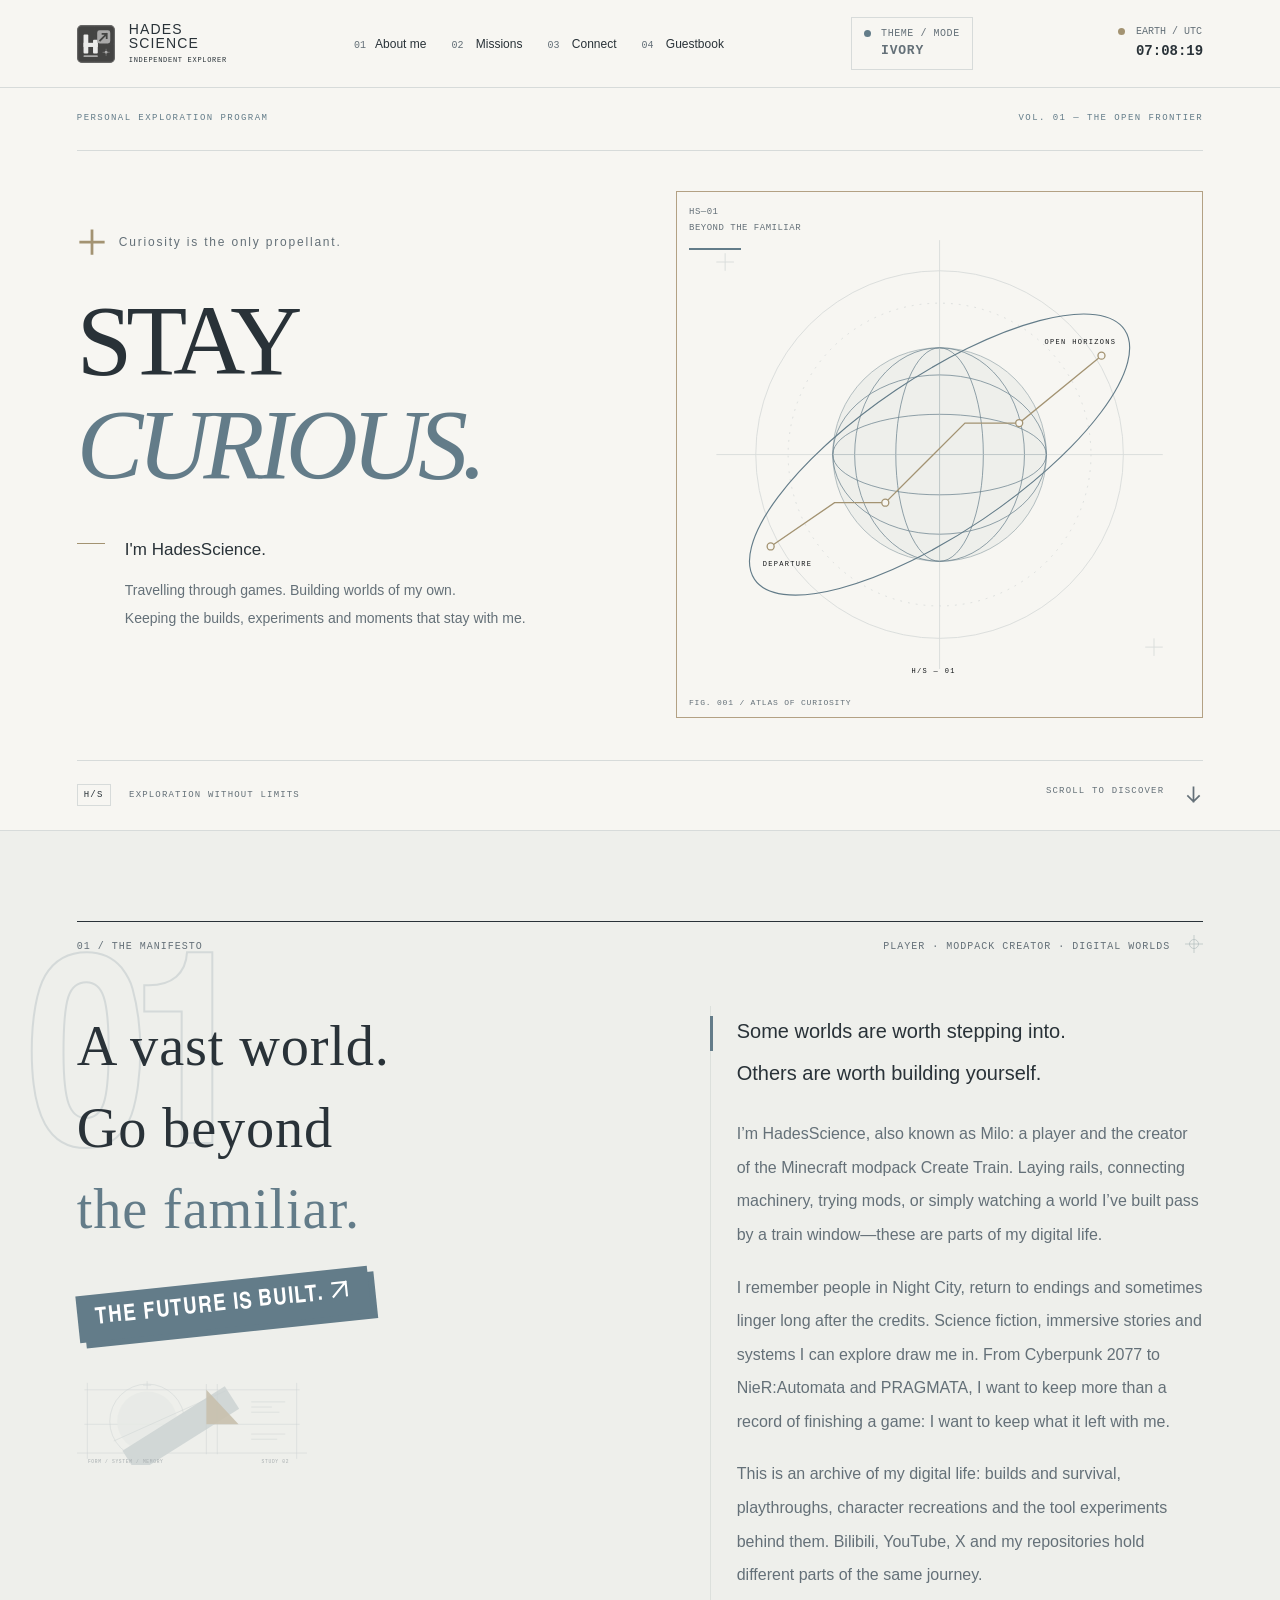
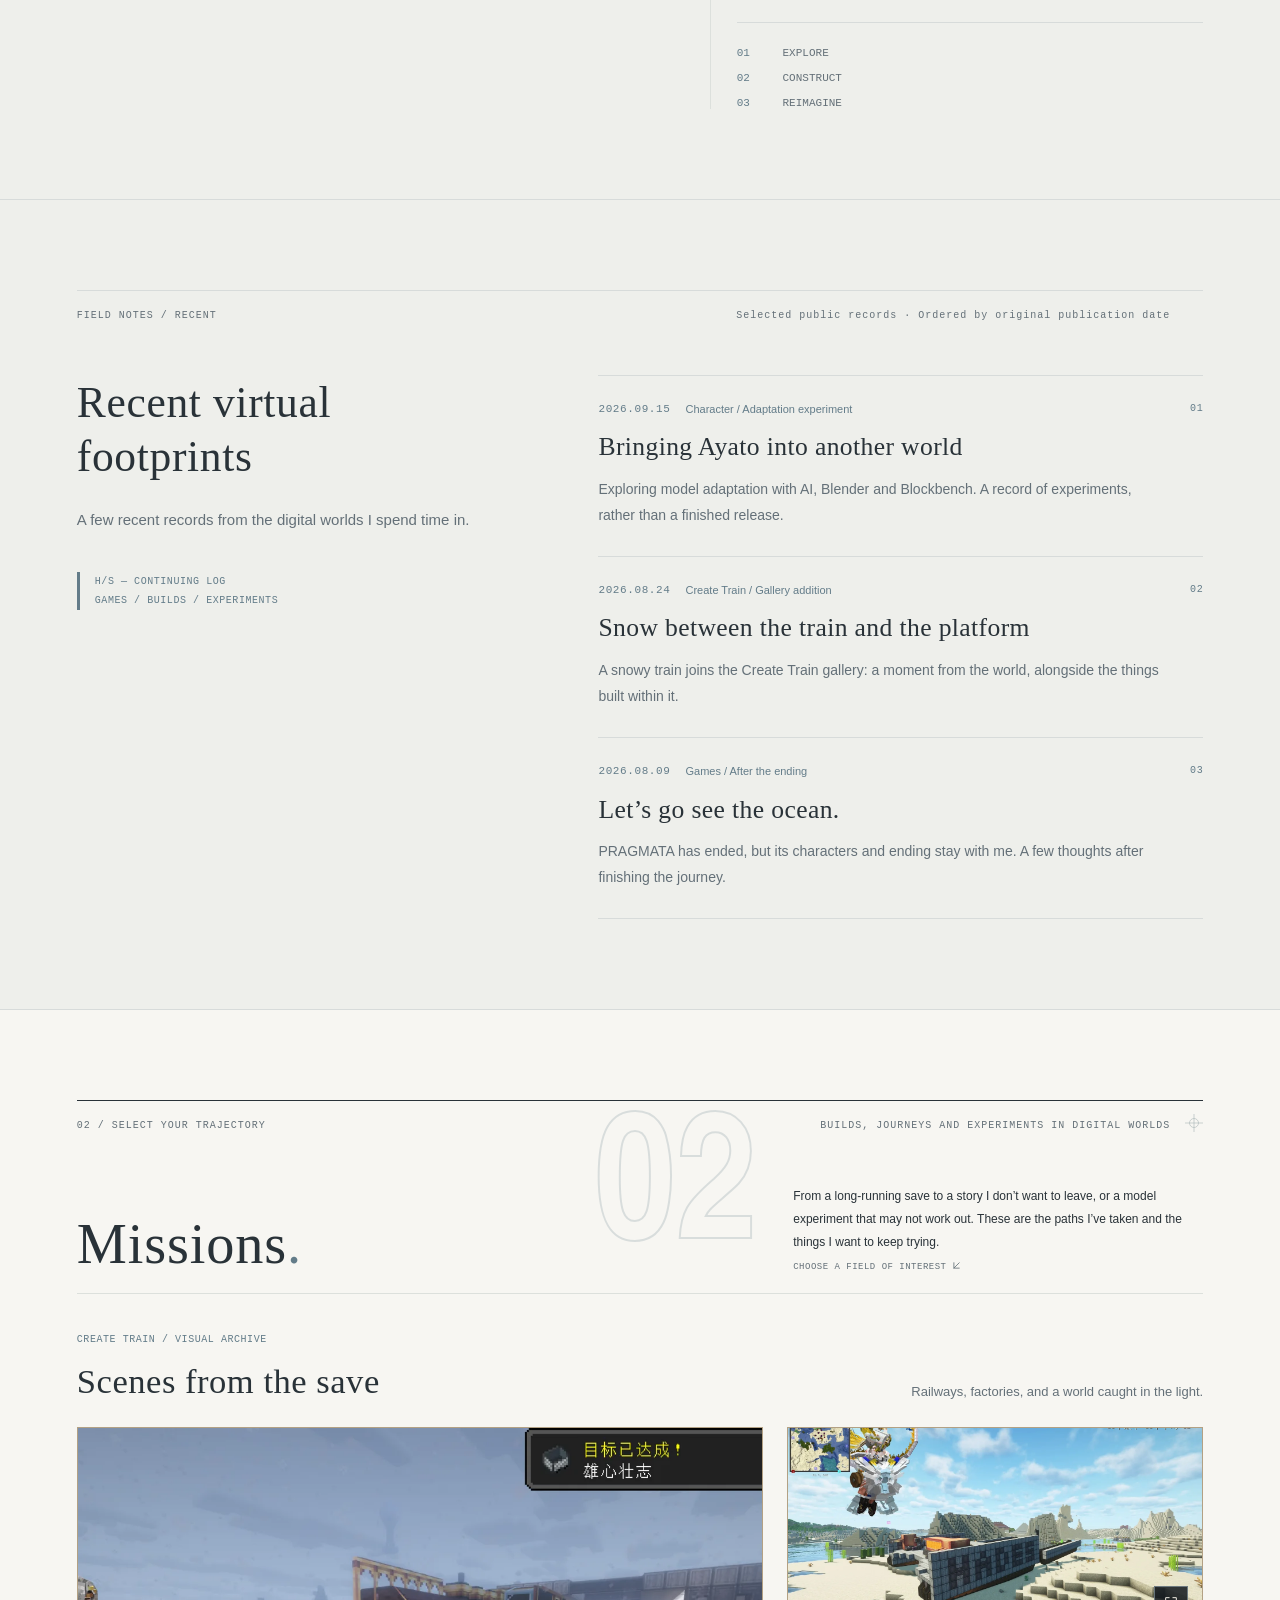
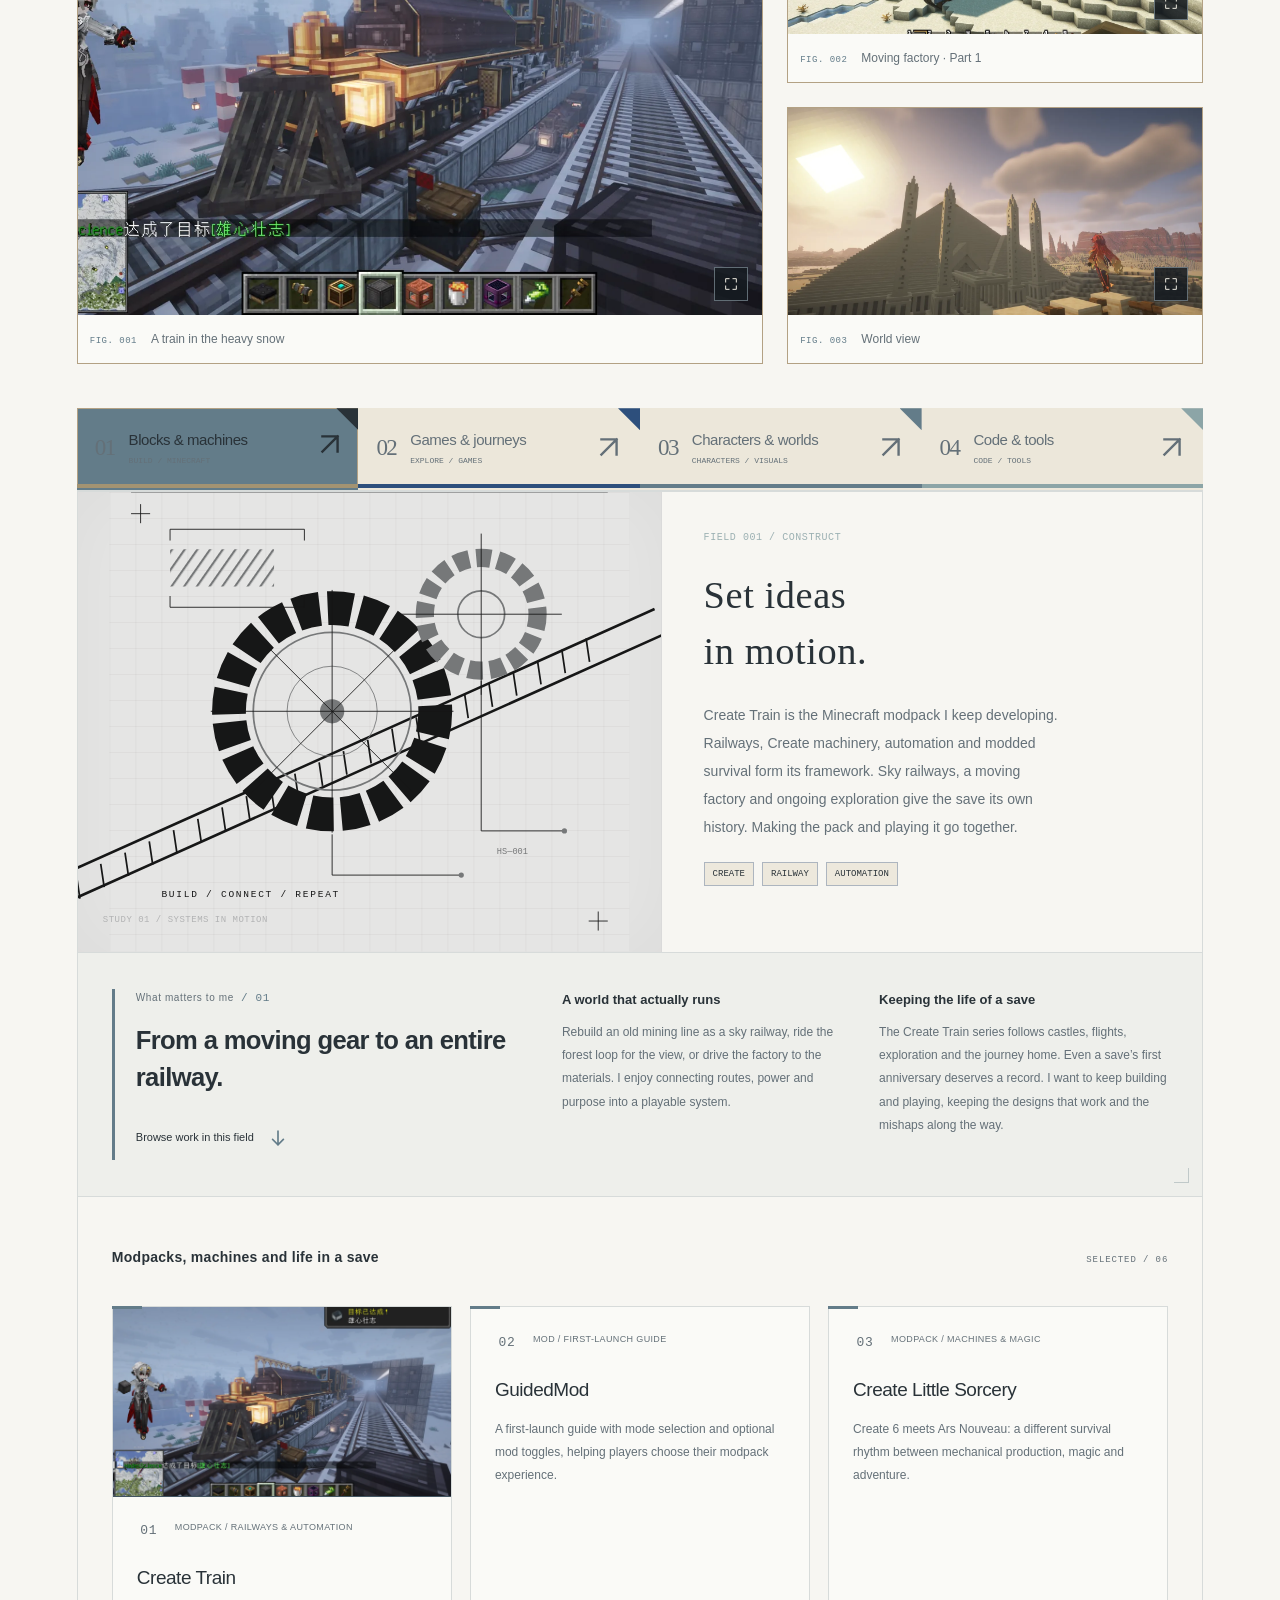
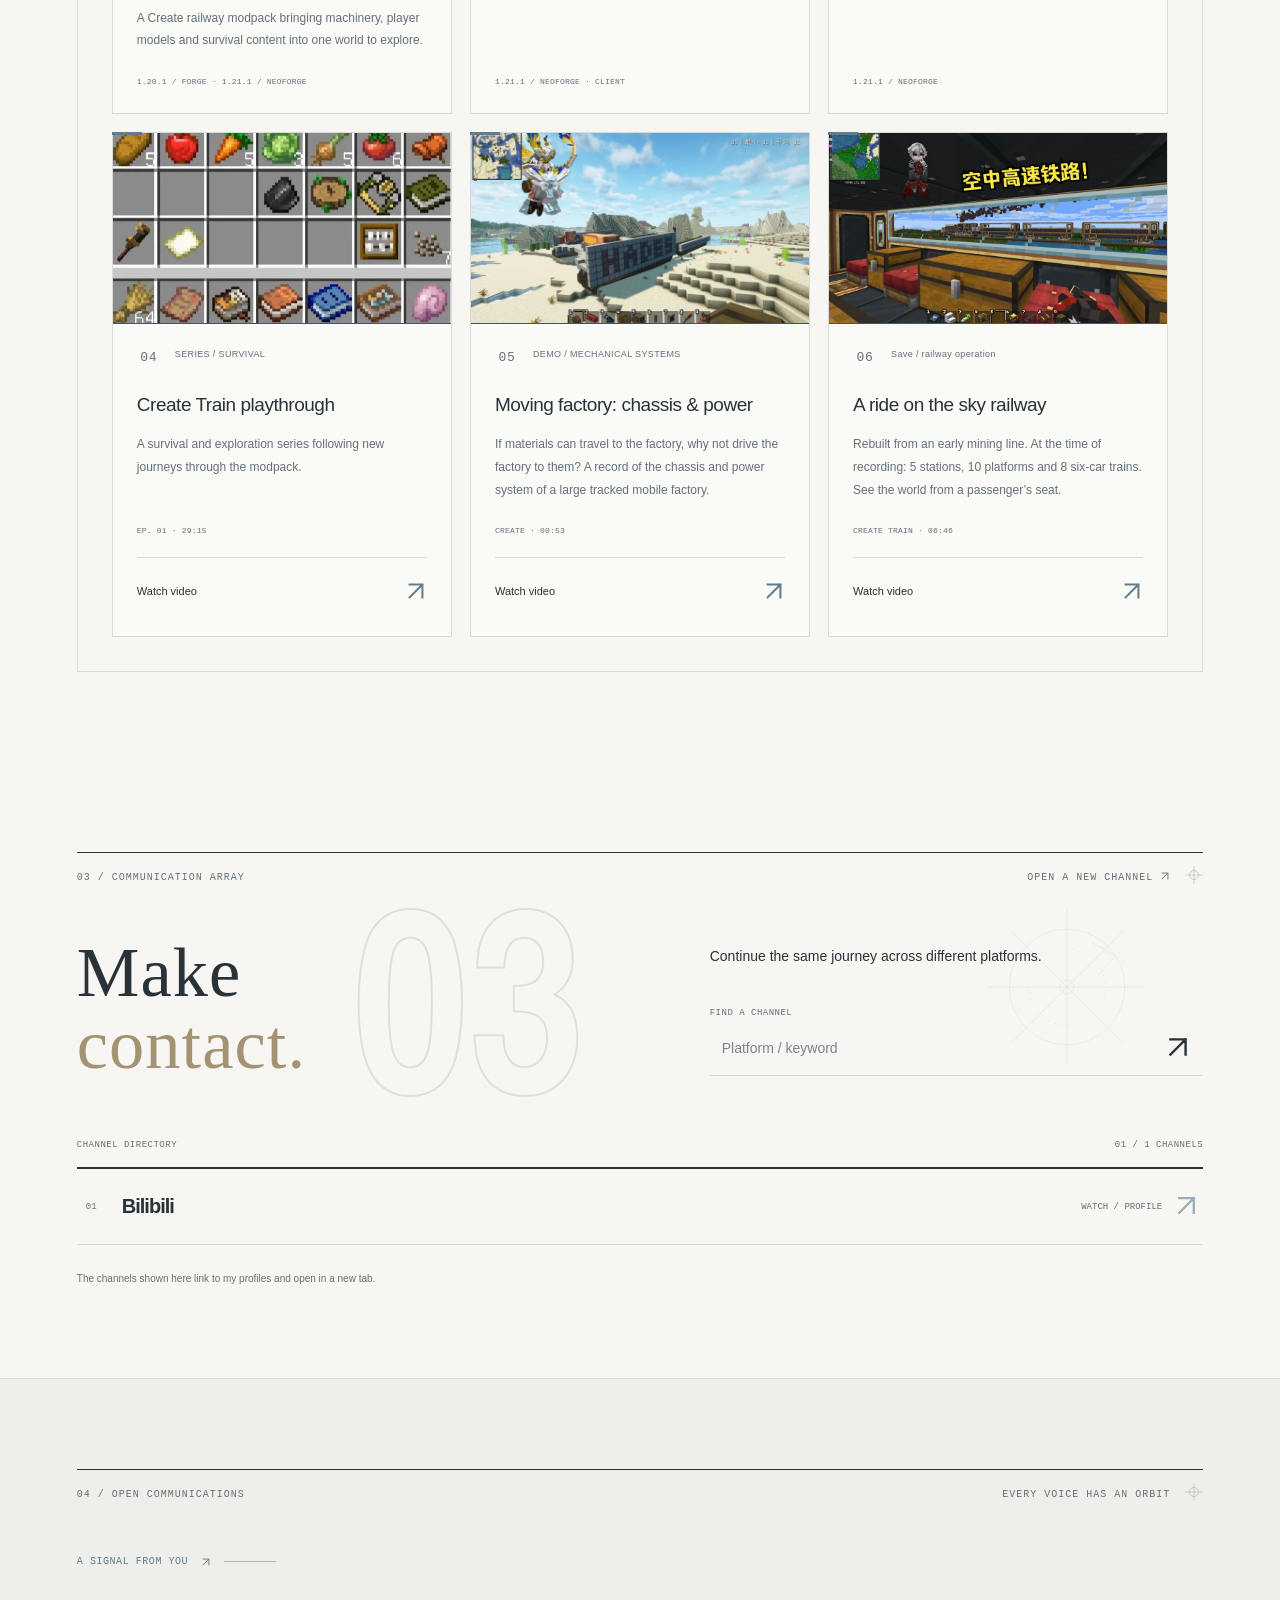
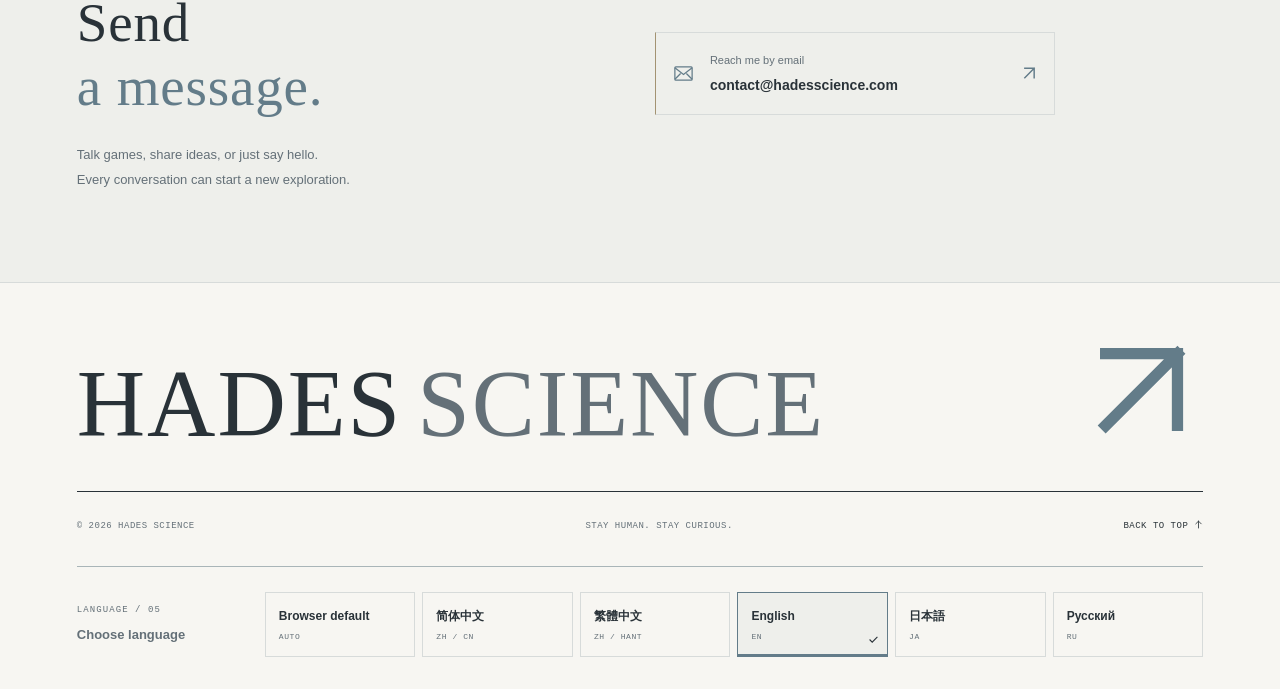
==== commit e4d827de: "fix: restore three-tone reading progress gradient in ivory theme" ====
--- a/en/index.html
+++ b/en/index.html
@@ -2,7 +2,7 @@
 <html lang="en">
 <head>
 <meta charset="utf-8"><meta name="viewport" content="width=device-width,initial-scale=1"><meta name="theme-color" content="#1b2226"><meta name="description" content="HadesScience’s digital life: Create Train, Minecraft railways and builds, game journeys, character models and tool experiments." data-i18n-attrs='{"content":"meta.description"}'><title>HadesScience — Personal Exploration Program</title><link rel="icon" type="image/x-icon" sizes="16x16 32x32 48x48 64x64" href="/favicon.ico?v=brand-fixed-20261018">
-  <link rel="icon" type="image/svg+xml" sizes="any" href="/assets/insignia.svg?v=brand-fixed-20261018"><script>(()=>{let t;try{t=localStorage.getItem('hs-theme-preference');}catch{}if(t!=='ivory'&&t!=='mineral')t=matchMedia('(prefers-color-scheme: dark)').matches?'mineral':'ivory';document.documentElement.dataset.theme=t;const m=document.querySelector('meta[name="theme-color"]');if(m)m.content=t==='ivory'?'#f7f6f2':'#1b2226';})();</script><link rel="stylesheet" href="/styles.css?v=region-2"><link rel="stylesheet" href="/quiet-archive.css?v=20261107"><script src="/i18n.js?v=region-2" defer></script><script src="/script.js?v=region-2" defer></script><script src="/guestbook.js?v=region-trial-1" defer></script><script src="/guestbook-inline.js?v=region-trial-1" defer></script>
+  <link rel="icon" type="image/svg+xml" sizes="any" href="/assets/insignia.svg?v=brand-fixed-20261018"><script>(()=>{let t;try{t=localStorage.getItem('hs-theme-preference');}catch{}if(t!=='ivory'&&t!=='mineral')t=matchMedia('(prefers-color-scheme: dark)').matches?'mineral':'ivory';document.documentElement.dataset.theme=t;const m=document.querySelector('meta[name="theme-color"]');if(m)m.content=t==='ivory'?'#f7f6f2':'#1b2226';})();</script><link rel="stylesheet" href="/styles.css?v=region-2"><link rel="stylesheet" href="/quiet-archive.css?v=20261116"><script src="/i18n.js?v=region-2" defer></script><script src="/script.js?v=region-2" defer></script><script src="/guestbook.js?v=region-trial-1" defer></script><script src="/guestbook-inline.js?v=region-trial-1" defer></script>
 <link rel="apple-touch-icon" sizes="180x180" href="/apple-touch-icon.png?v=brand-fixed-20261018">
 <link rel="canonical" href="https://hadesscience.com/en/">
 <link rel="alternate" hreflang="zh-CN" href="https://hadesscience.com/zh-cn/">
--- a/quiet-archive.css
+++ b/quiet-archive.css
@@ -3,6 +3,7 @@
 html[data-theme="mineral"]{--paper:#1b2226;--ink:#e1e3df;--muted:#a5afb2;--line:#3c484e;--orange:#a7bbc3;--blue:#a7bbc3;--gold:#b3a486;--acid:#b3a486;--surface:#232d32;--card:#20292e;--detail-rule:#64767f;--detail-faint:#36434a;--detail-sheet:#232d32;--detail-text:#a5afb2;--detail-blue:#64767f;--detail-disc:#36434a}
 html[data-theme] body{background:var(--paper);color:var(--ink)}
 html[data-theme] .masthead{background:var(--paper);border-bottom:1px solid var(--line);box-shadow:none;height:88px;padding-inline:6%}
+html[data-theme="ivory"] .masthead::after{background:linear-gradient(90deg,var(--detail-rule) 0 46%,var(--gold) 46% 73%,var(--orange) 73%)}
 html[data-theme] .brand{font-weight:500;letter-spacing:.08em;font-size:14px;gap:14px}
 html[data-theme] .brand-symbol{border:0;background:transparent;width:38px;height:38px}
 html[data-theme] .brand-symbol img{filter:grayscale(1);opacity:.8}
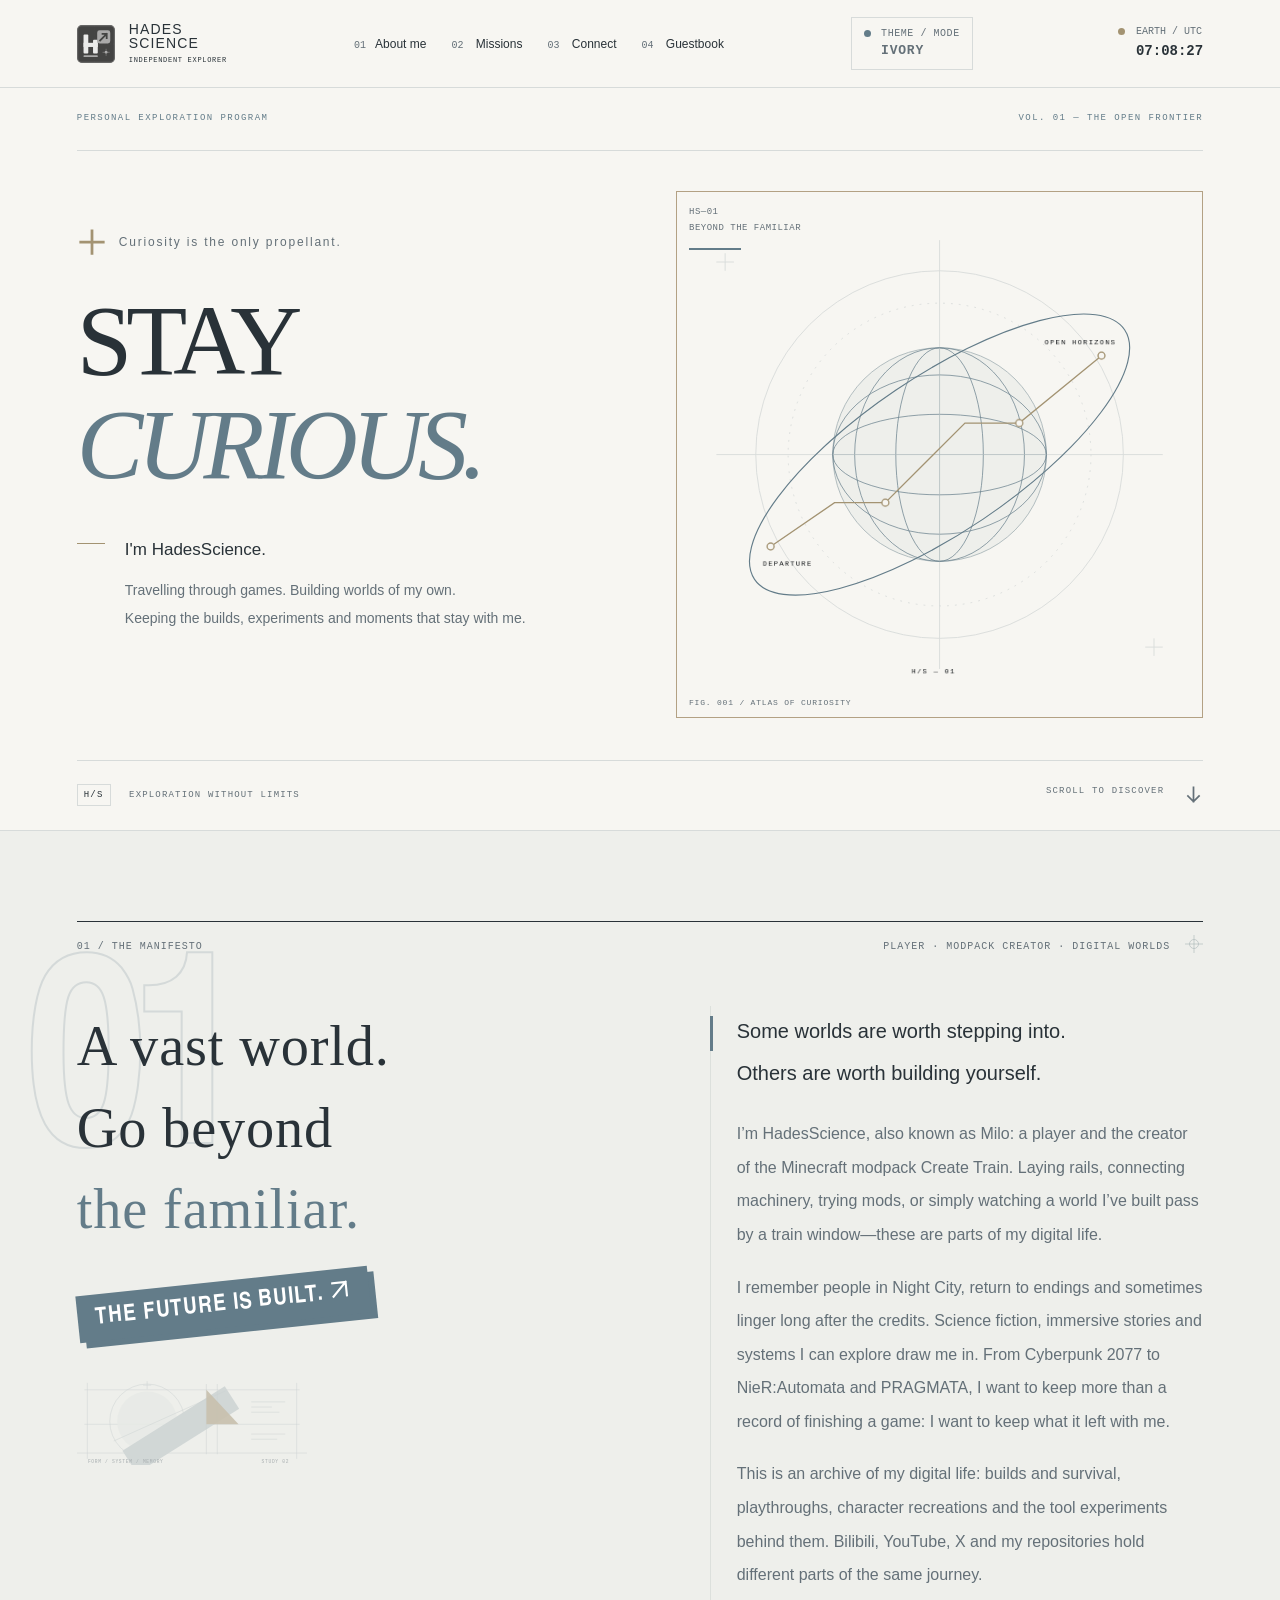
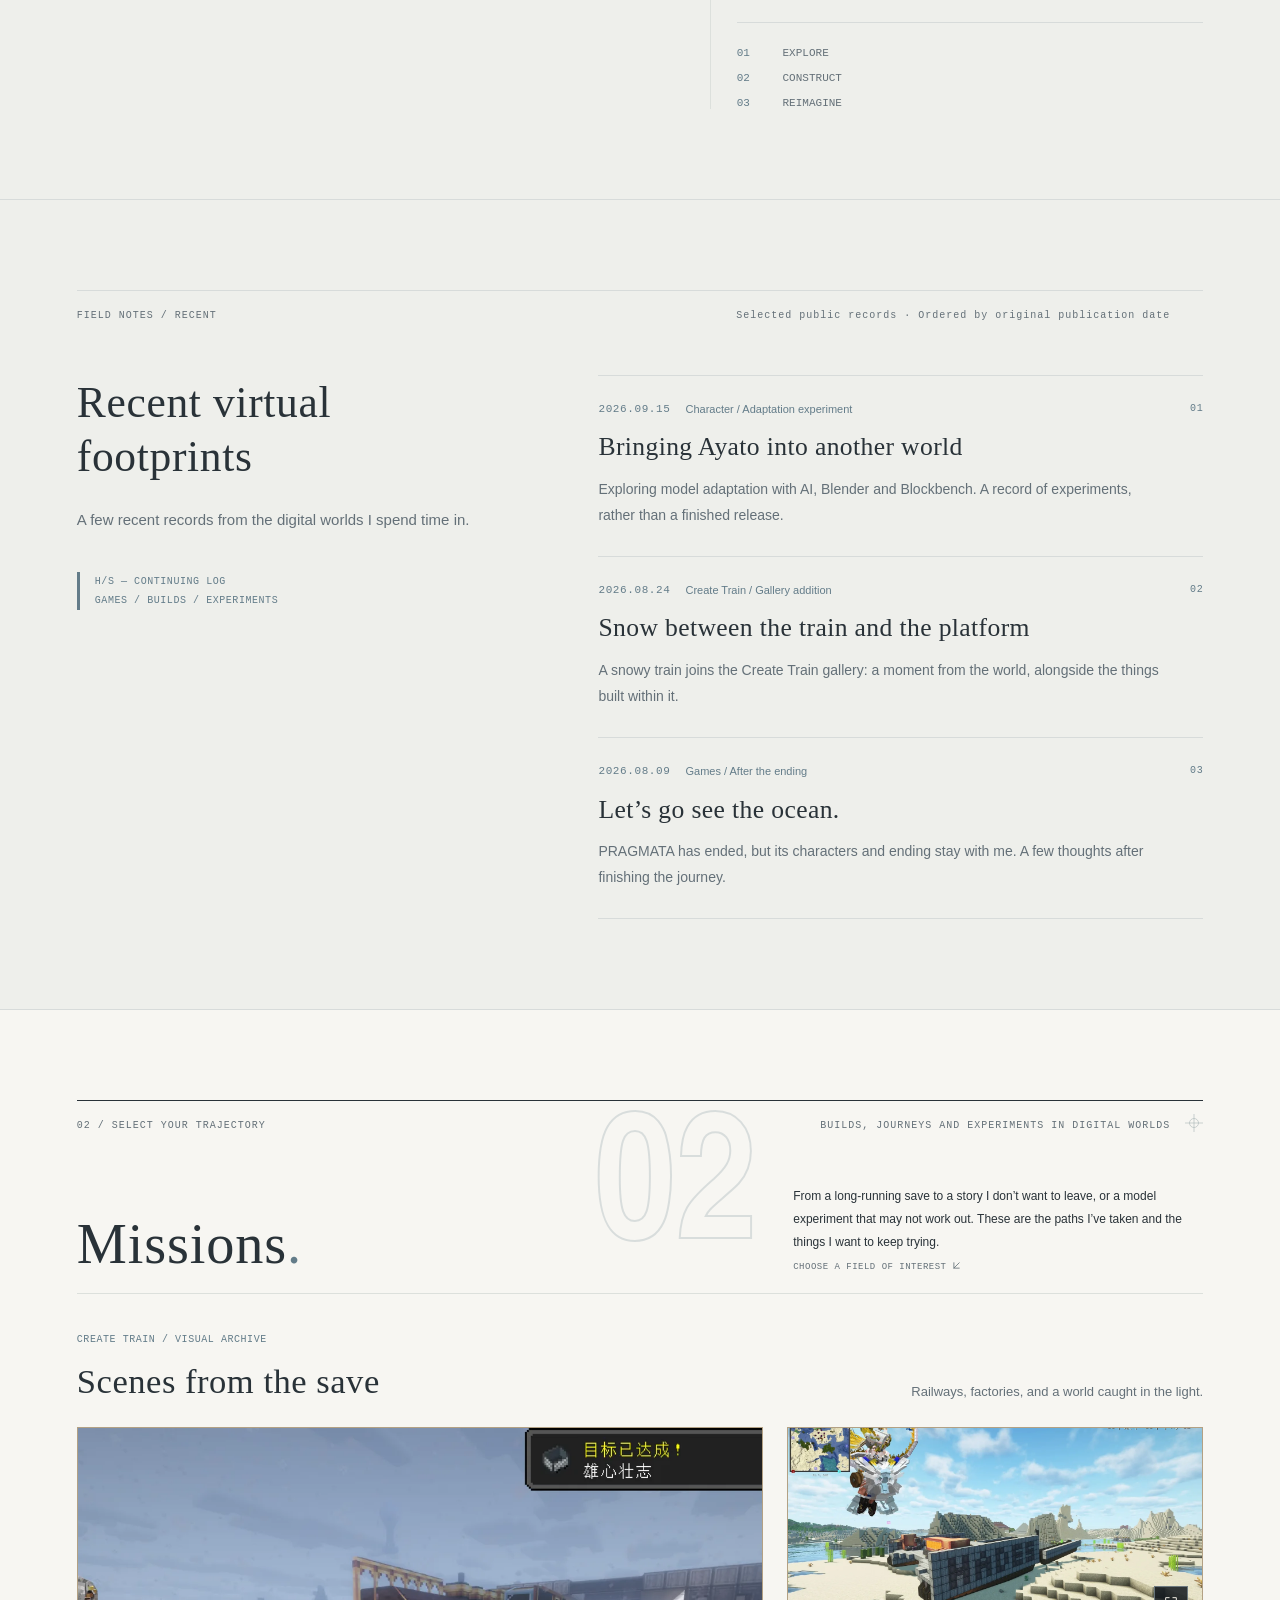
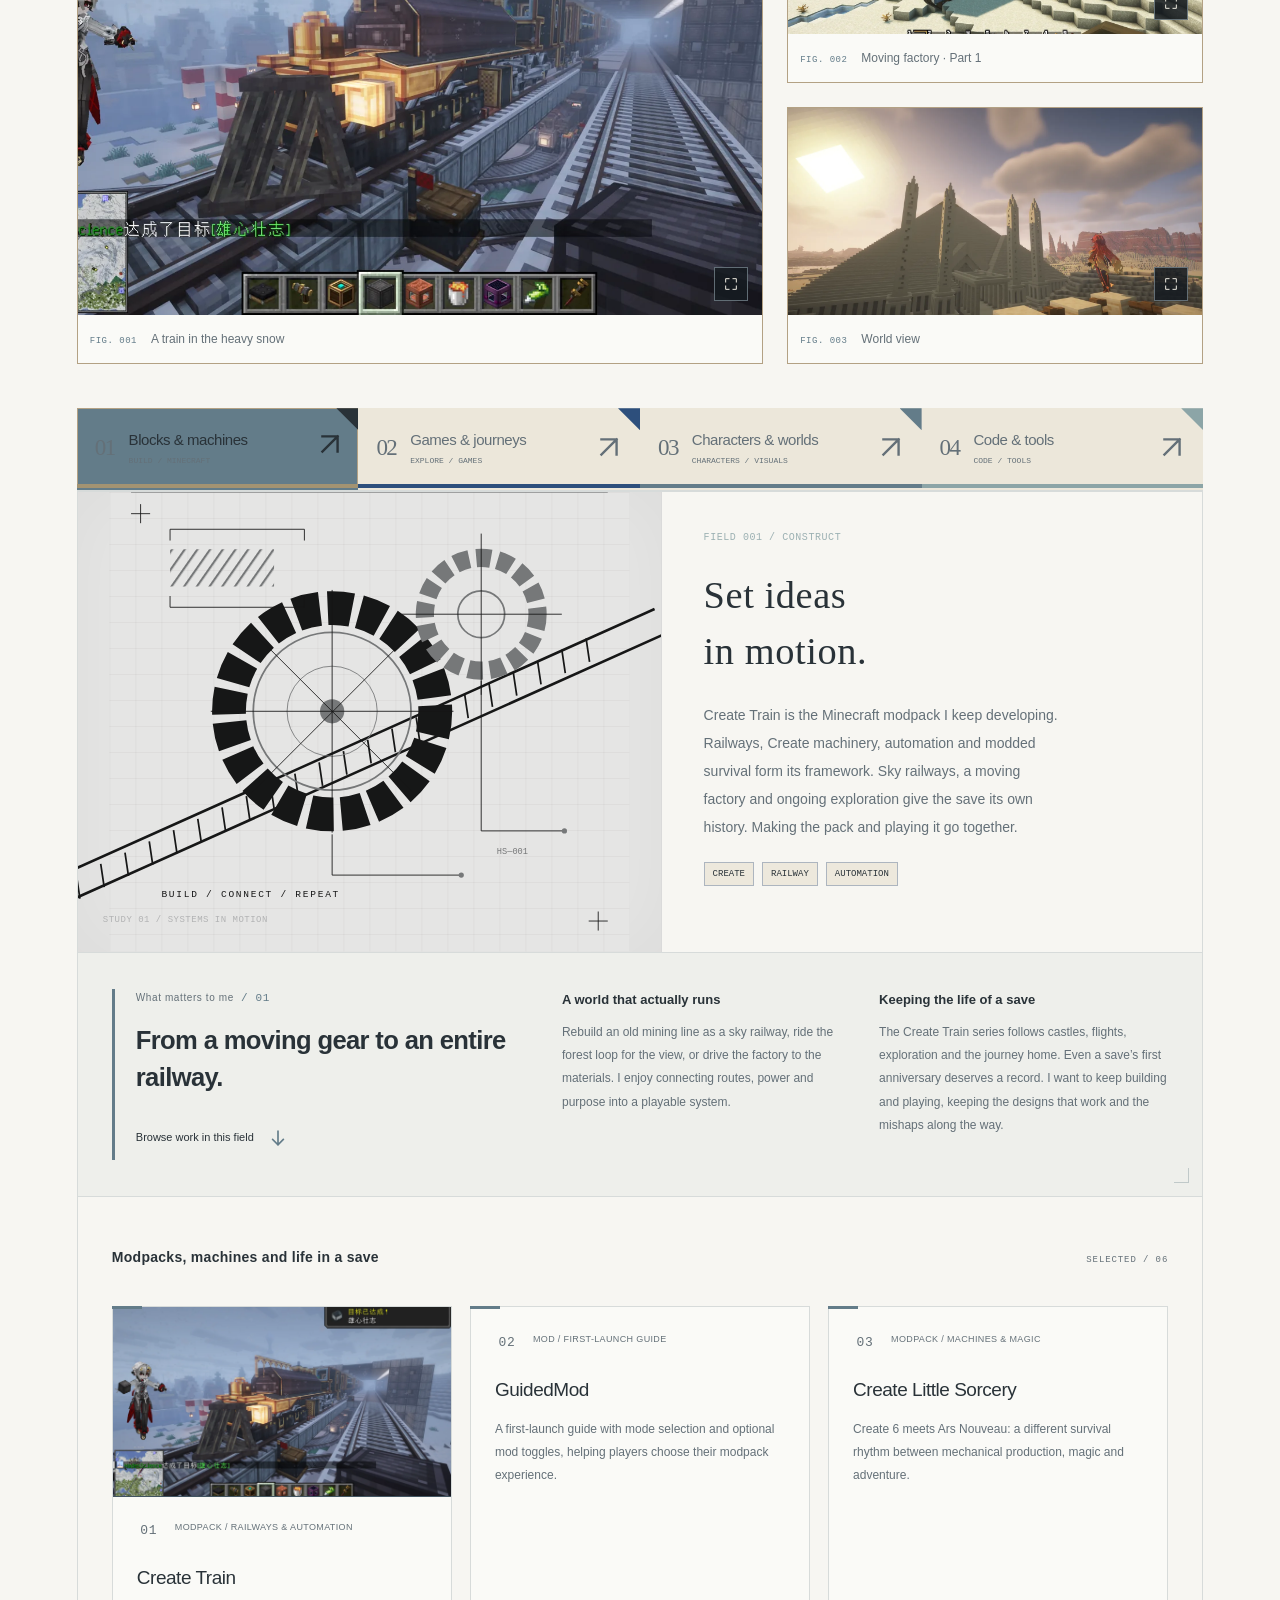
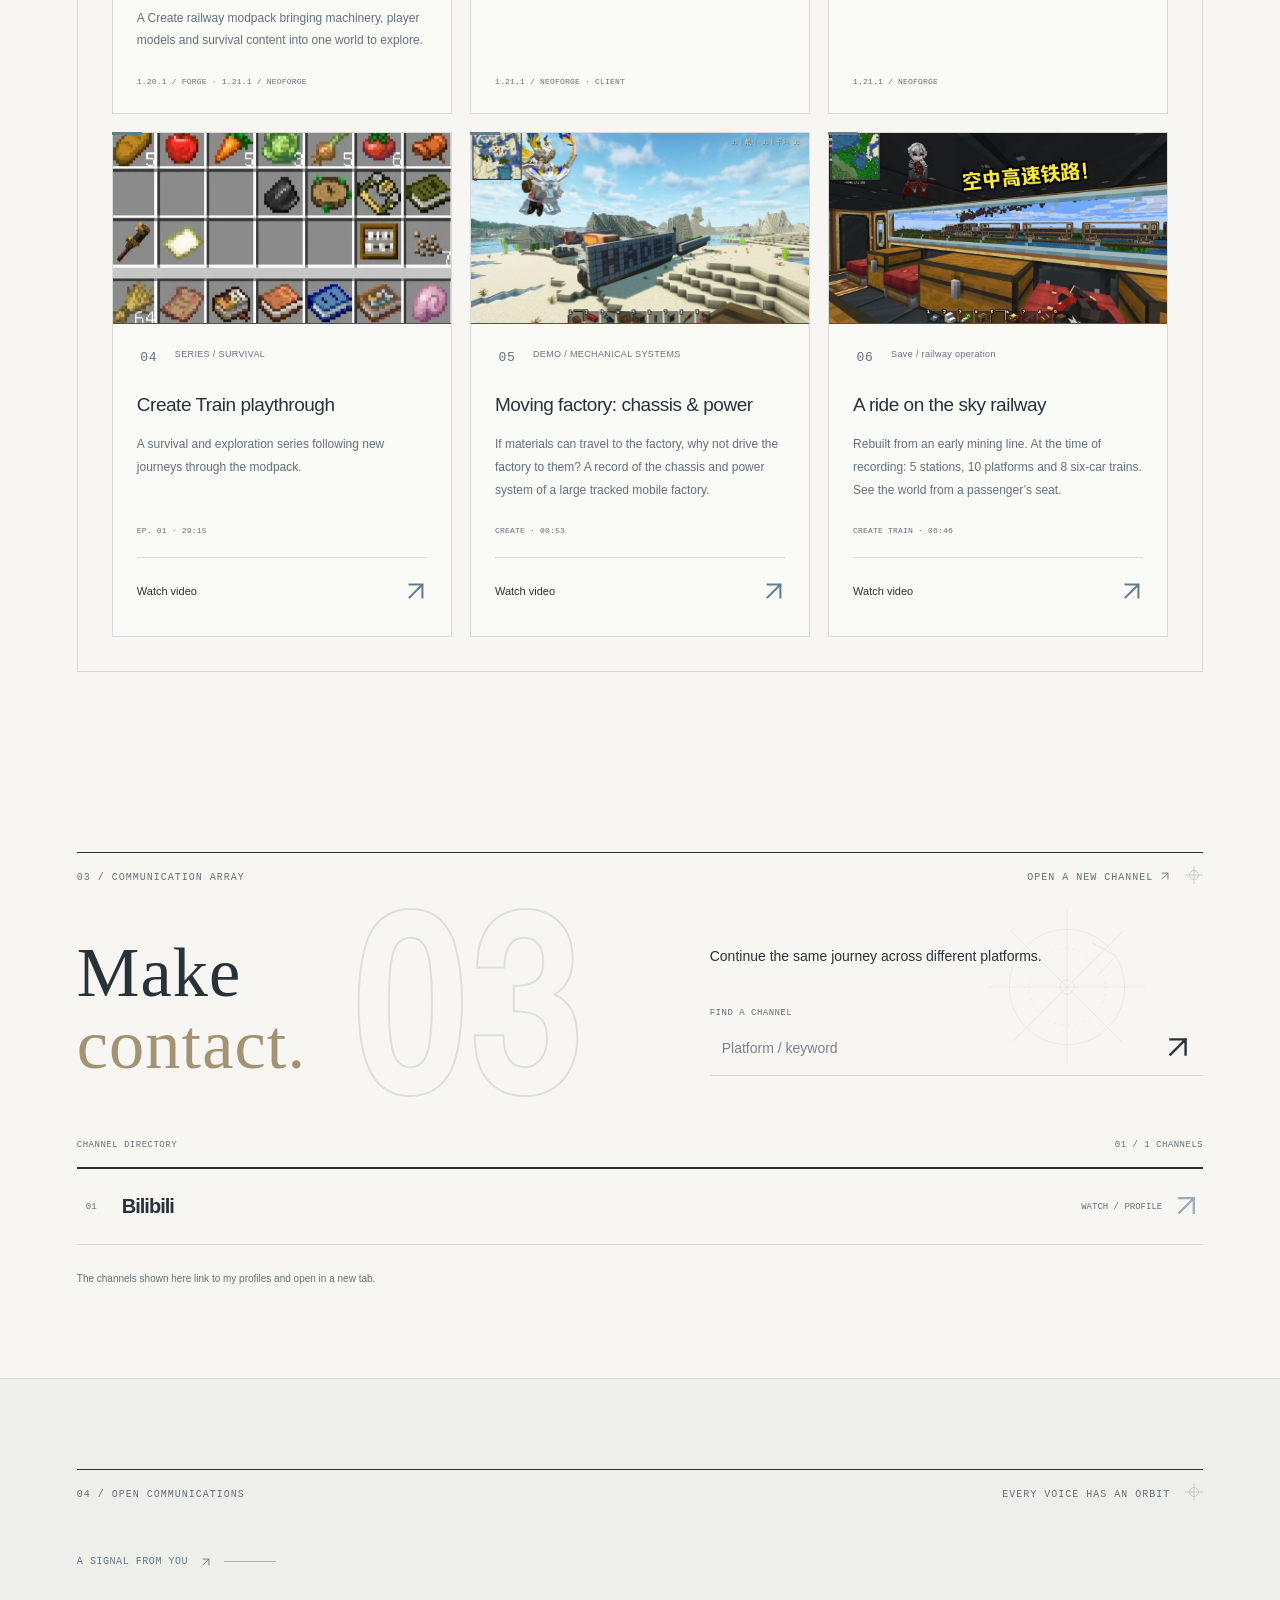
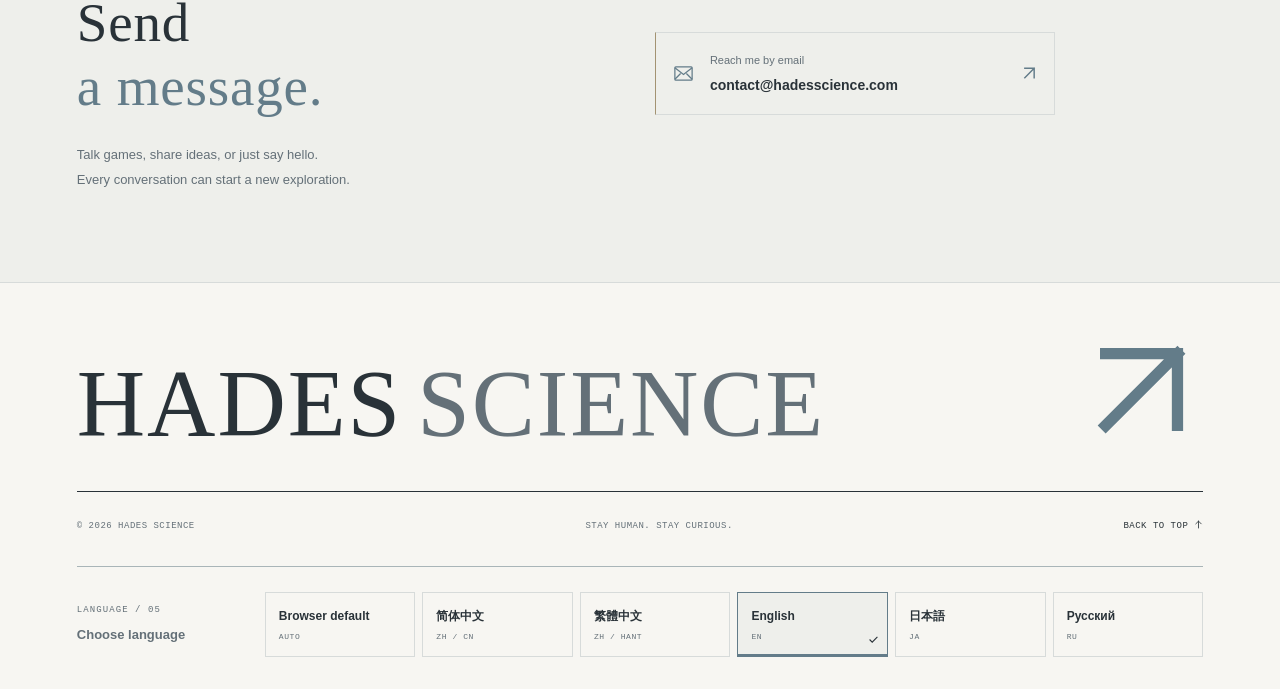
==== commit ab0d8d0b: "feat: add restrained Quiet Archive animations and expand scroll reveals" ====
--- a/en/index.html
+++ b/en/index.html
@@ -2,7 +2,7 @@
 <html lang="en">
 <head>
 <meta charset="utf-8"><meta name="viewport" content="width=device-width,initial-scale=1"><meta name="theme-color" content="#1b2226"><meta name="description" content="HadesScience’s digital life: Create Train, Minecraft railways and builds, game journeys, character models and tool experiments." data-i18n-attrs='{"content":"meta.description"}'><title>HadesScience — Personal Exploration Program</title><link rel="icon" type="image/x-icon" sizes="16x16 32x32 48x48 64x64" href="/favicon.ico?v=brand-fixed-20261018">
-  <link rel="icon" type="image/svg+xml" sizes="any" href="/assets/insignia.svg?v=brand-fixed-20261018"><script>(()=>{let t;try{t=localStorage.getItem('hs-theme-preference');}catch{}if(t!=='ivory'&&t!=='mineral')t=matchMedia('(prefers-color-scheme: dark)').matches?'mineral':'ivory';document.documentElement.dataset.theme=t;const m=document.querySelector('meta[name="theme-color"]');if(m)m.content=t==='ivory'?'#f7f6f2':'#1b2226';})();</script><link rel="stylesheet" href="/styles.css?v=region-2"><link rel="stylesheet" href="/quiet-archive.css?v=20261116"><script src="/i18n.js?v=region-2" defer></script><script src="/script.js?v=region-2" defer></script><script src="/guestbook.js?v=region-trial-1" defer></script><script src="/guestbook-inline.js?v=region-trial-1" defer></script>
+  <link rel="icon" type="image/svg+xml" sizes="any" href="/assets/insignia.svg?v=brand-fixed-20261018"><script>(()=>{let t;try{t=localStorage.getItem('hs-theme-preference');}catch{}if(t!=='ivory'&&t!=='mineral')t=matchMedia('(prefers-color-scheme: dark)').matches?'mineral':'ivory';document.documentElement.dataset.theme=t;const m=document.querySelector('meta[name="theme-color"]');if(m)m.content=t==='ivory'?'#f7f6f2':'#1b2226';})();</script><link rel="stylesheet" href="/styles.css?v=region-2"><link rel="stylesheet" href="/quiet-archive.css?v=20261116-motion"><script src="/i18n.js?v=region-2" defer></script><script src="/script.js?v=20261116-motion" defer></script><script src="/guestbook.js?v=region-trial-1" defer></script><script src="/guestbook-inline.js?v=region-trial-1" defer></script>
 <link rel="apple-touch-icon" sizes="180x180" href="/apple-touch-icon.png?v=brand-fixed-20261018">
 <link rel="canonical" href="https://hadesscience.com/en/">
 <link rel="alternate" hreflang="zh-CN" href="https://hadesscience.com/zh-cn/">
--- a/quiet-archive.css
+++ b/quiet-archive.css
@@ -14,7 +14,7 @@
 html[data-theme] .navigation a::after{height:1px;background:var(--gold)}
 html[data-theme] .theme-toggle{border-color:var(--line);color:var(--muted);background:transparent}
 html[data-theme] .theme-toggle b,html[data-theme] .header-clock{color:var(--muted)}
-html[data-theme] .status-dot{background:var(--gold);box-shadow:none;animation:none}
+html[data-theme] .status-dot{background:var(--gold);box-shadow:none;animation:archive-dot-breathe 3.6s ease-in-out infinite}
 html[data-theme] .hero{background:var(--paper);padding-inline:6%}
 html[data-theme] .hero-top{padding-block:24px;color:var(--muted);border-bottom:1px solid var(--line)}
 html[data-theme] .hero-top>span{color:var(--muted);font-size:9px;letter-spacing:.16em}
@@ -129,3 +129,136 @@
   box-shadow: inset 0 0 0 1px var(--archive-gold-edge);
   border-bottom-color: transparent;
 }
+
+/* Quiet Archive restrained animations */
+@keyframes archive-dot-breathe {
+  0%, 100% { opacity: 1; transform: scale(1); }
+  50% { opacity: .45; transform: scale(.86); }
+}
+@keyframes archive-orbit-spin {
+  to { transform: rotate(360deg); }
+}
+@keyframes archive-orbit-breathe {
+  0%, 100% { stroke-opacity: .9; }
+  50% { stroke-opacity: .42; }
+}
+@keyframes archive-route-draw {
+  from { stroke-dashoffset: 480; }
+  to { stroke-dashoffset: 0; }
+}
+@keyframes archive-node-appear {
+  from { opacity: 0; transform: scale(.4); }
+  to { opacity: 1; transform: scale(1); }
+}
+@keyframes archive-dialog-in {
+  from { opacity: 0; transform: translateY(10px) scale(.985); }
+  to { opacity: 1; transform: translateY(0) scale(1); }
+}
+@keyframes archive-image-swap {
+  from { opacity: .42; transform: scale(.988); }
+  to { opacity: 1; transform: scale(1); }
+}
+
+html[data-theme] .orbital-art circle[stroke-dasharray="2 7"] {
+  transform-origin: 300px 300px;
+  animation: archive-orbit-spin 96s linear infinite;
+}
+html[data-theme] .hero .orbital-art > ellipse {
+  animation: archive-orbit-breathe 7.5s ease-in-out infinite;
+}
+html[data-theme] .orbital-art > path[stroke="var(--gold)"] {
+  stroke-dasharray: 480;
+  stroke-dashoffset: 0;
+  animation: archive-route-draw 1.45s cubic-bezier(.16, 1, .3, 1) .15s both;
+}
+html[data-theme] .orbital-art g[stroke="var(--gold)"] circle {
+  transform-box: fill-box;
+  transform-origin: center;
+  animation: archive-node-appear .45s cubic-bezier(.16, 1, .3, 1) both;
+}
+html[data-theme] .orbital-art g[stroke="var(--gold)"] circle:nth-child(1) { animation-delay: .22s; }
+html[data-theme] .orbital-art g[stroke="var(--gold)"] circle:nth-child(2) { animation-delay: .58s; }
+html[data-theme] .orbital-art g[stroke="var(--gold)"] circle:nth-child(3) { animation-delay: .96s; }
+html[data-theme] .orbital-art g[stroke="var(--gold)"] circle:nth-child(4) { animation-delay: 1.3s; }
+
+html[data-theme] .registration-mark {
+  transition: transform .8s cubic-bezier(.16, 1, .3, 1);
+}
+html[data-theme] .section-caption.is-revealed .registration-mark {
+  transform: rotate(90deg);
+}
+
+html[data-theme] .save-frame .gallery-zoom {
+  transition: transform .25s ease, border-color .25s ease;
+}
+html[data-theme] .save-frame:hover .gallery-zoom,
+html[data-theme] .gallery-open:focus-visible .gallery-zoom {
+  transform: scale(1.06);
+  border-color: var(--archive-gold-edge);
+}
+
+html[data-theme] .trail-entry > a .ui-icon,
+html[data-theme] .guestbook-email > .ui-icon,
+html[data-theme] .gallery-source .ui-icon,
+html[data-theme] .panel-link > span,
+html[data-theme] .mission-destinations a > span {
+  transition: transform .25s cubic-bezier(.16, 1, .3, 1);
+}
+html[data-theme] .trail-entry > a:hover .ui-icon,
+html[data-theme] .trail-entry > a:focus-visible .ui-icon,
+html[data-theme] .guestbook-email:hover > .ui-icon,
+html[data-theme] .guestbook-email:focus-visible > .ui-icon,
+html[data-theme] .gallery-source:hover .ui-icon,
+html[data-theme] .gallery-source:focus-visible .ui-icon,
+html[data-theme] .panel-link:hover > span,
+html[data-theme] .panel-link:focus-visible > span,
+html[data-theme] .mission-destinations a:hover > span,
+html[data-theme] .mission-destinations a:focus-visible > span {
+  transform: translate(3px, -3px);
+}
+
+html[data-theme] .gallery-dialog[open] {
+  animation: archive-dialog-in .26s cubic-bezier(.16, 1, .3, 1) both;
+}
+html[data-theme] .gallery-full-image.is-switching {
+  animation: archive-image-swap .28s cubic-bezier(.16, 1, .3, 1) both;
+}
+
+@media (prefers-reduced-motion: reduce) {
+  html[data-theme] .status-dot,
+  html[data-theme] .orbital-art circle[stroke-dasharray="2 7"],
+  html[data-theme] .hero .orbital-art > ellipse,
+  html[data-theme] .orbital-art > path[stroke="var(--gold)"],
+  html[data-theme] .orbital-art g[stroke="var(--gold)"] circle,
+  html[data-theme] .gallery-dialog[open],
+  html[data-theme] .gallery-full-image.is-switching {
+    animation: none !important;
+  }
+  html[data-theme] .registration-mark,
+  html[data-theme] .save-frame .gallery-zoom,
+  html[data-theme] .trail-entry > a .ui-icon,
+  html[data-theme] .guestbook-email > .ui-icon,
+  html[data-theme] .gallery-source .ui-icon,
+  html[data-theme] .panel-link > span,
+  html[data-theme] .mission-destinations a > span {
+    transition: none !important;
+  }
+}
+:root[data-motion="paused"] .status-dot,
+:root[data-motion="paused"] .orbital-art circle[stroke-dasharray="2 7"],
+:root[data-motion="paused"] .hero .orbital-art > ellipse,
+:root[data-motion="paused"] .orbital-art > path[stroke="var(--gold)"],
+:root[data-motion="paused"] .orbital-art g[stroke="var(--gold)"] circle,
+:root[data-motion="paused"] .gallery-dialog[open],
+:root[data-motion="paused"] .gallery-full-image.is-switching {
+  animation: none !important;
+}
+:root[data-motion="paused"] .registration-mark,
+:root[data-motion="paused"] .save-frame .gallery-zoom,
+:root[data-motion="paused"] .trail-entry > a .ui-icon,
+:root[data-motion="paused"] .guestbook-email > .ui-icon,
+:root[data-motion="paused"] .gallery-source .ui-icon,
+:root[data-motion="paused"] .panel-link > span,
+:root[data-motion="paused"] .mission-destinations a > span {
+  transition: none !important;
+}
